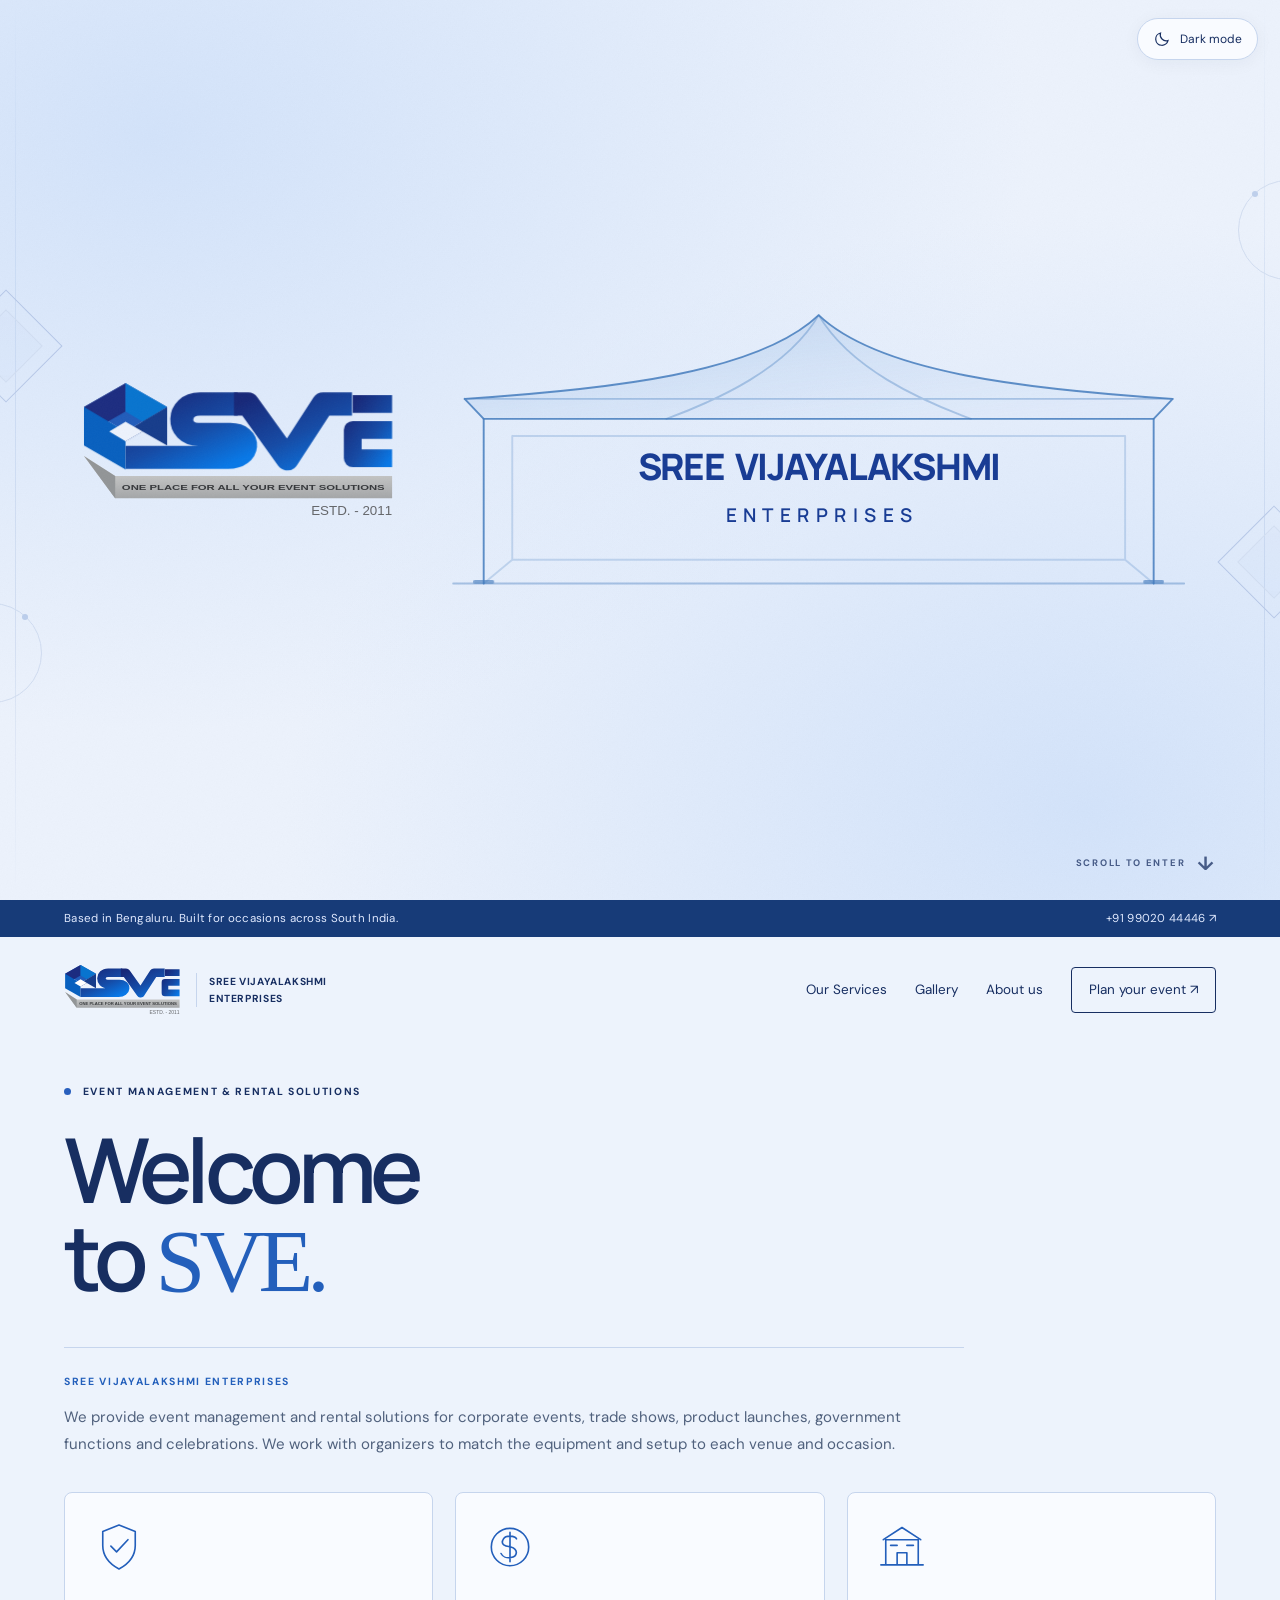
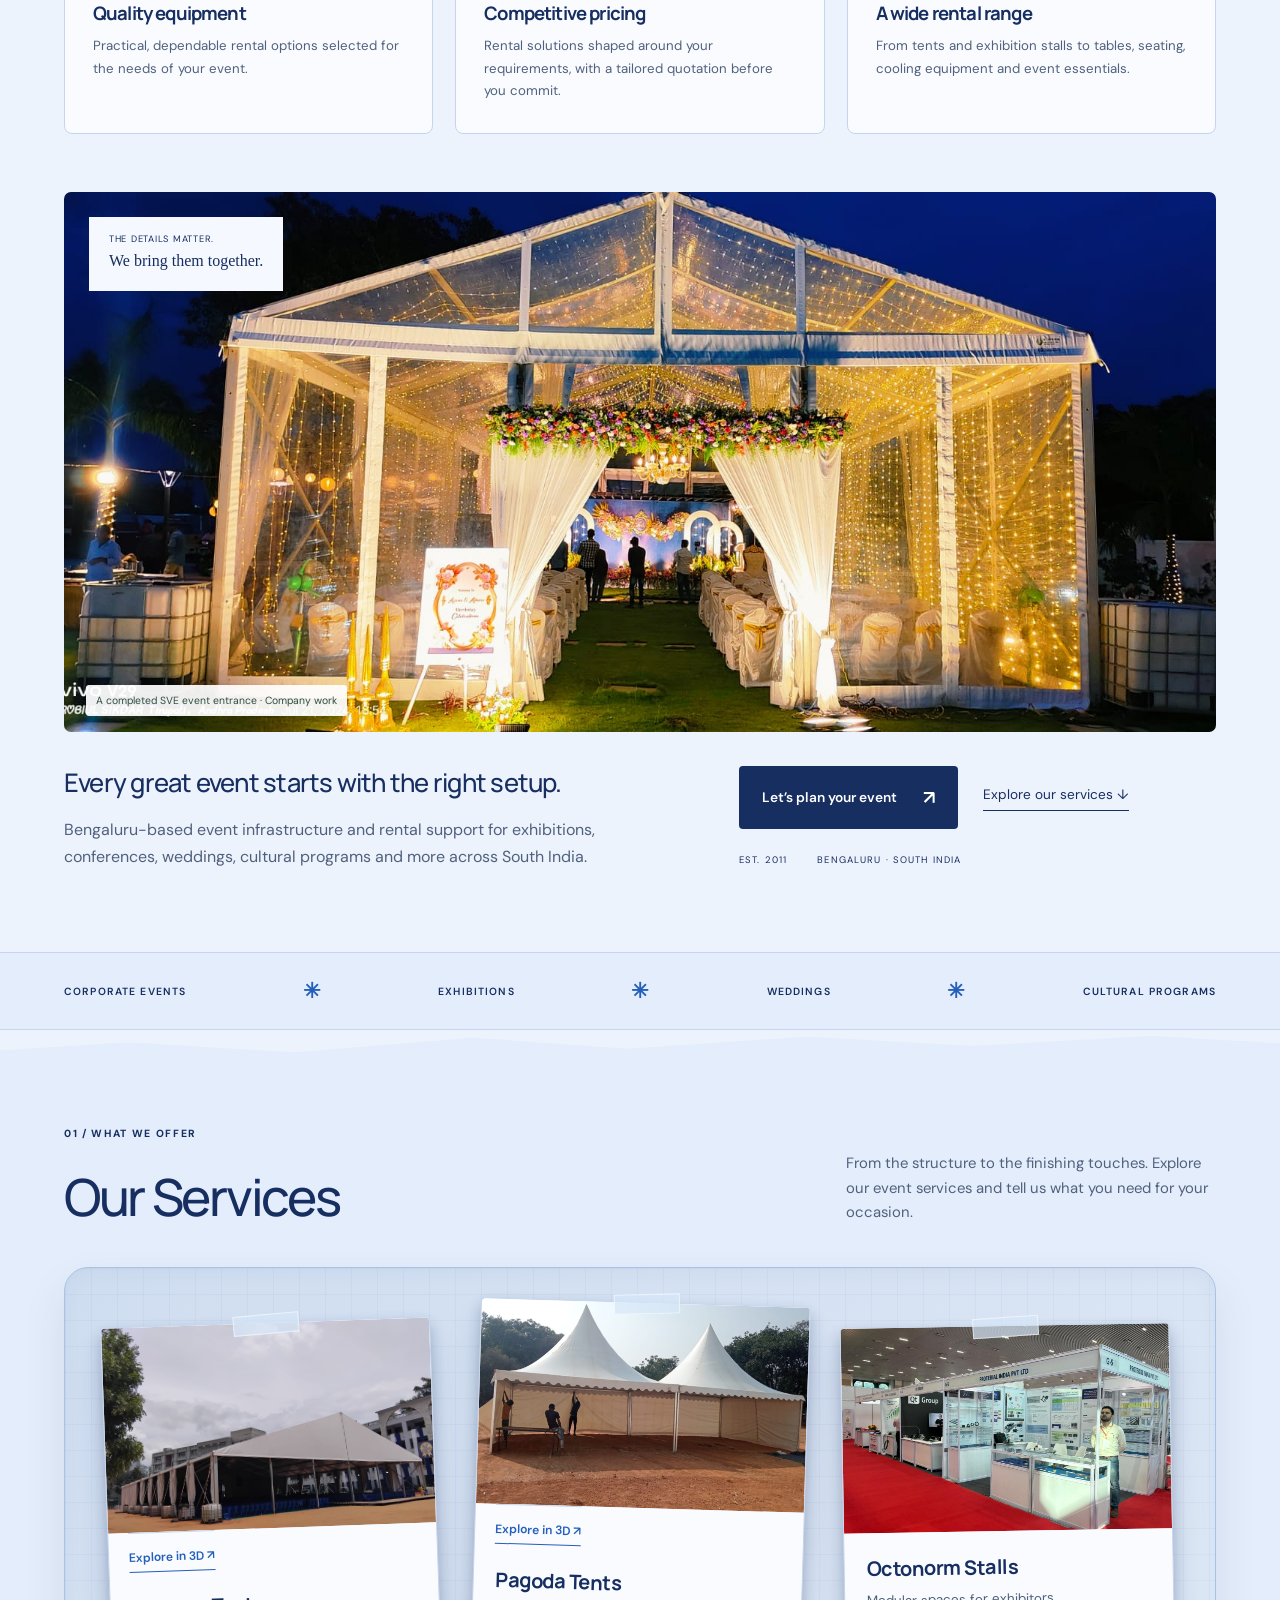
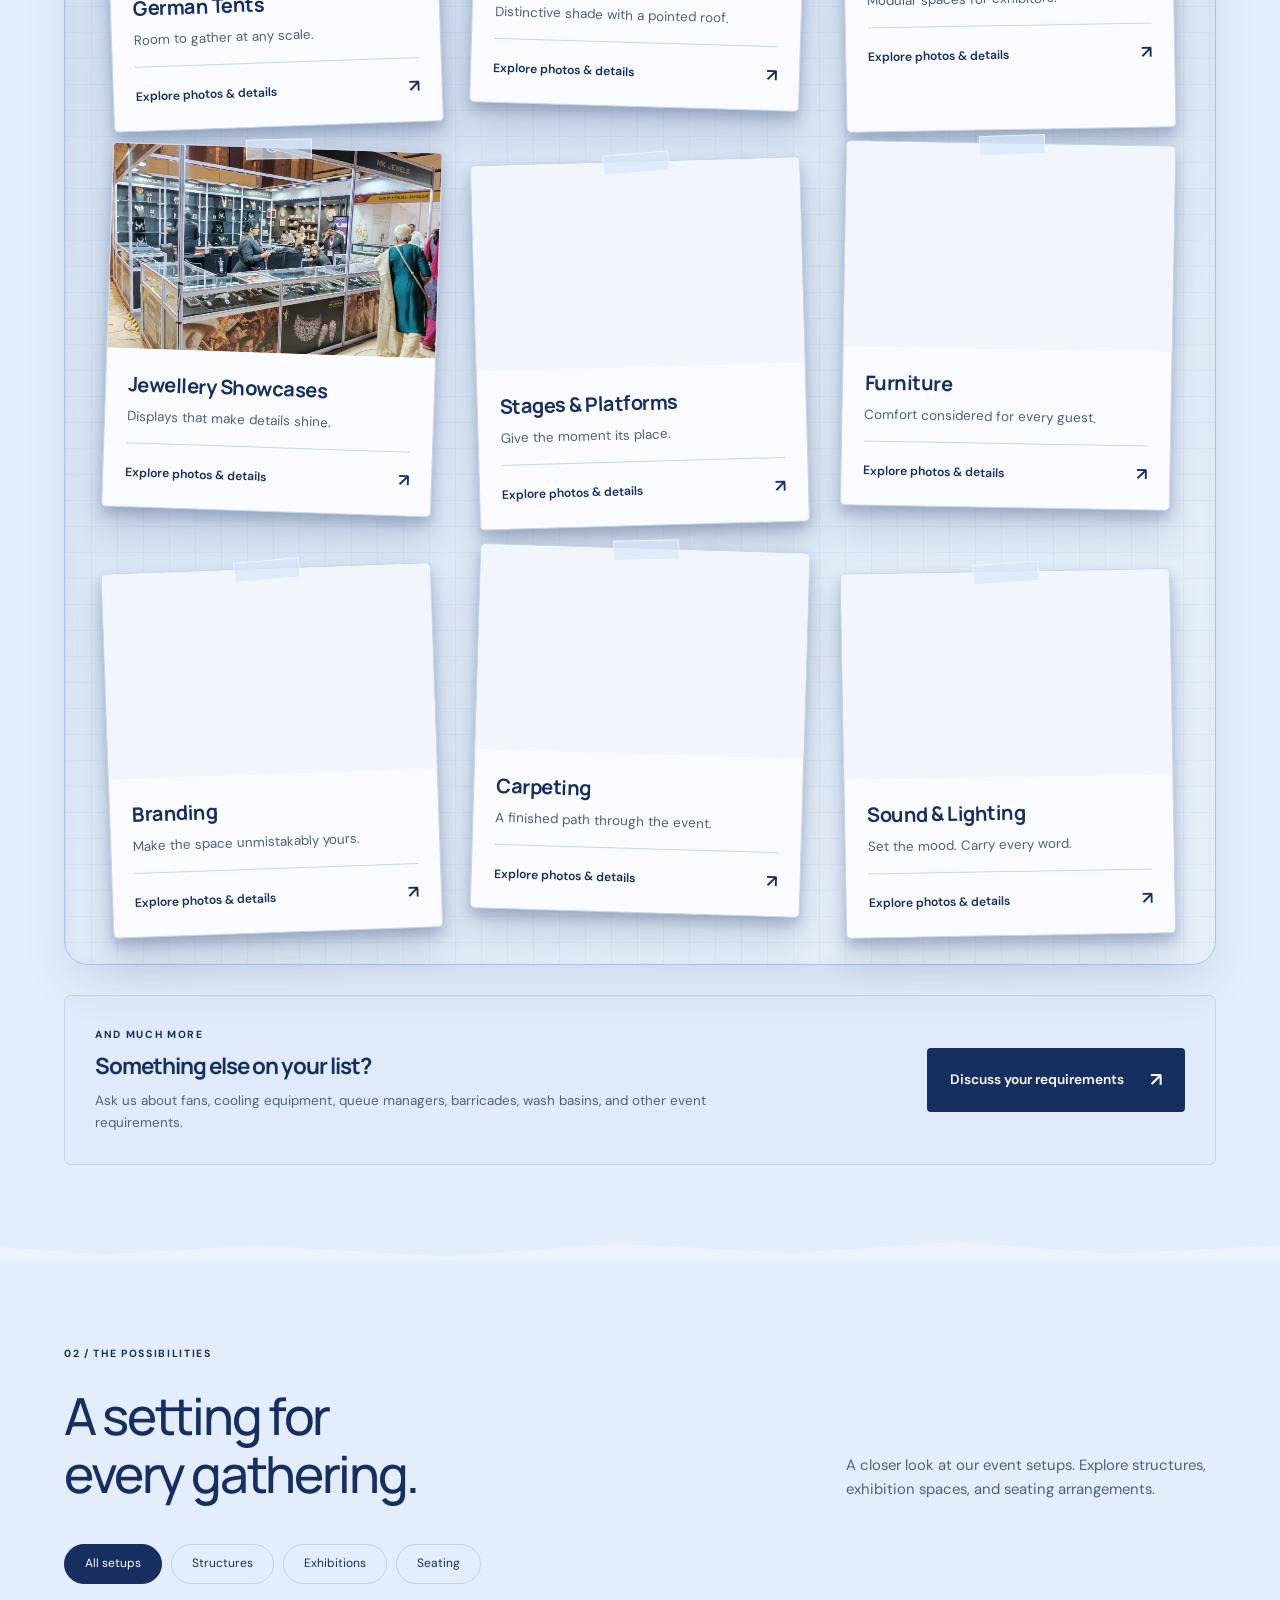
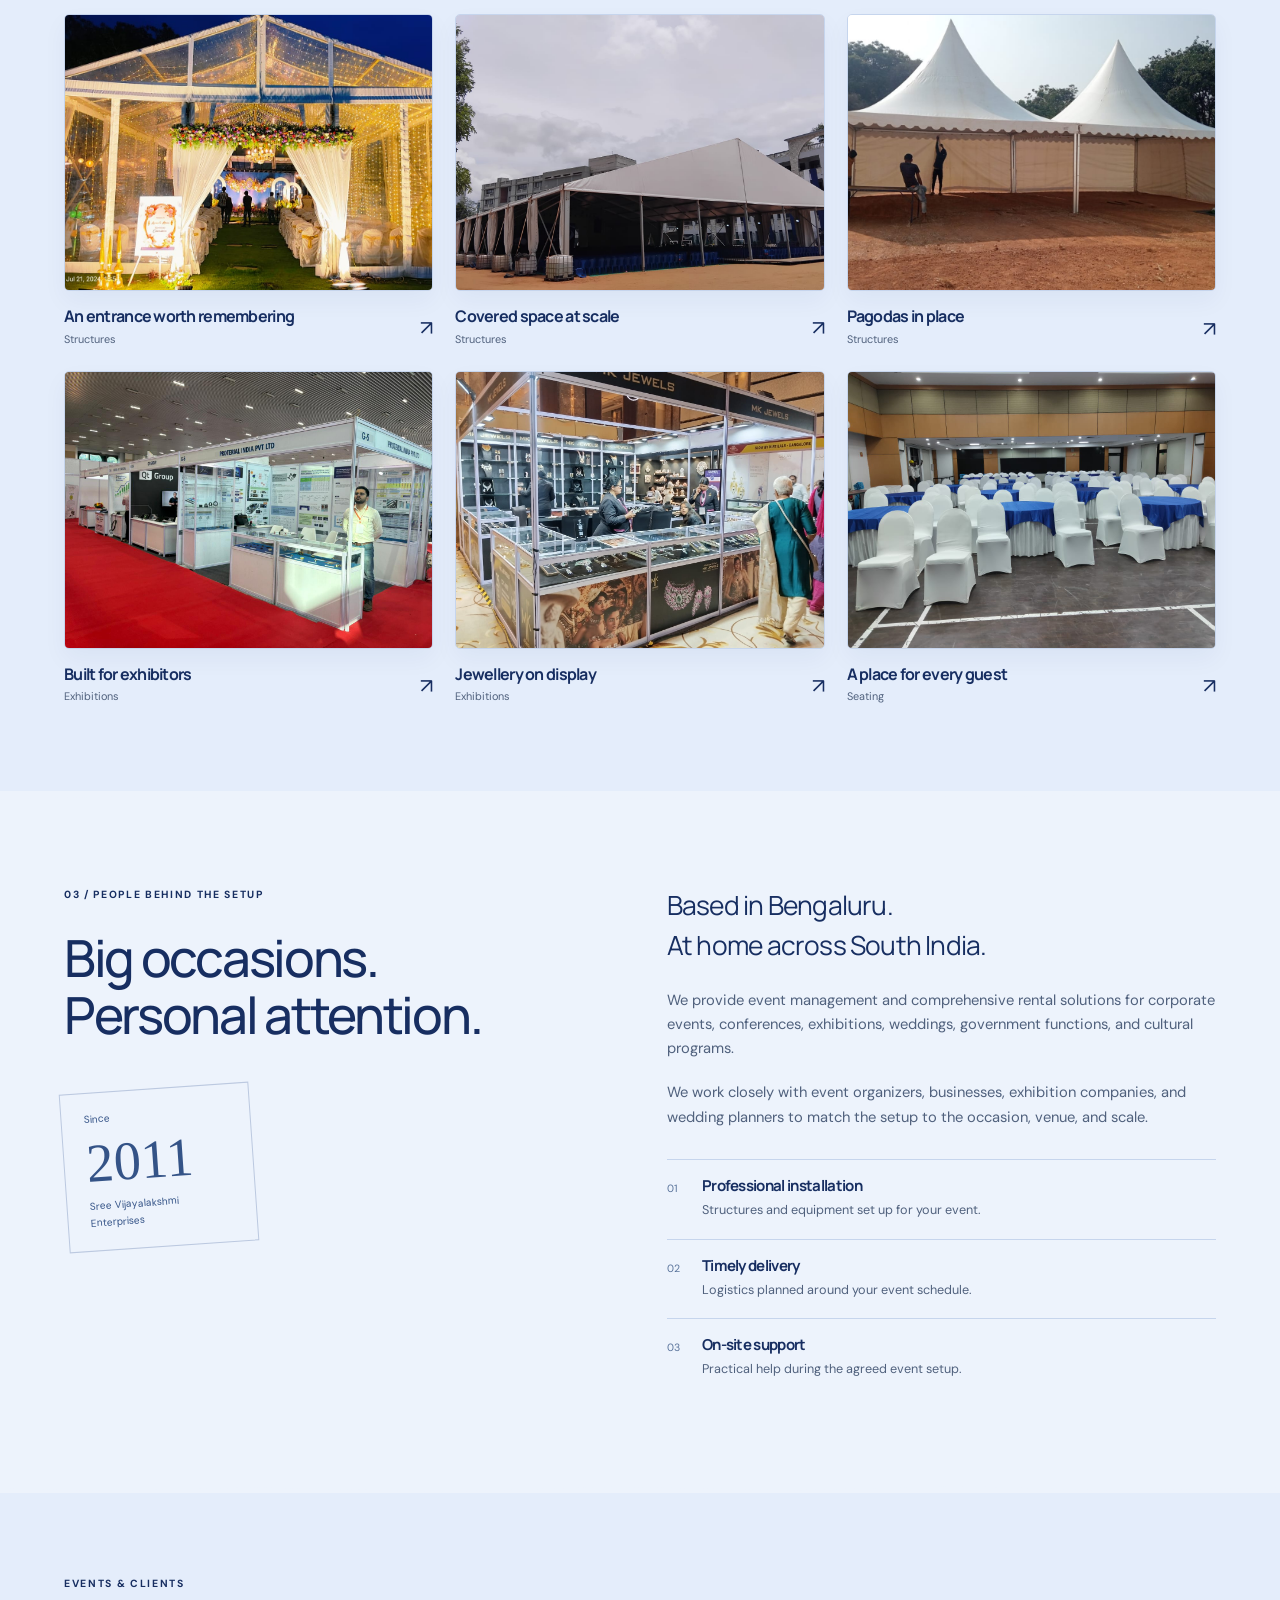
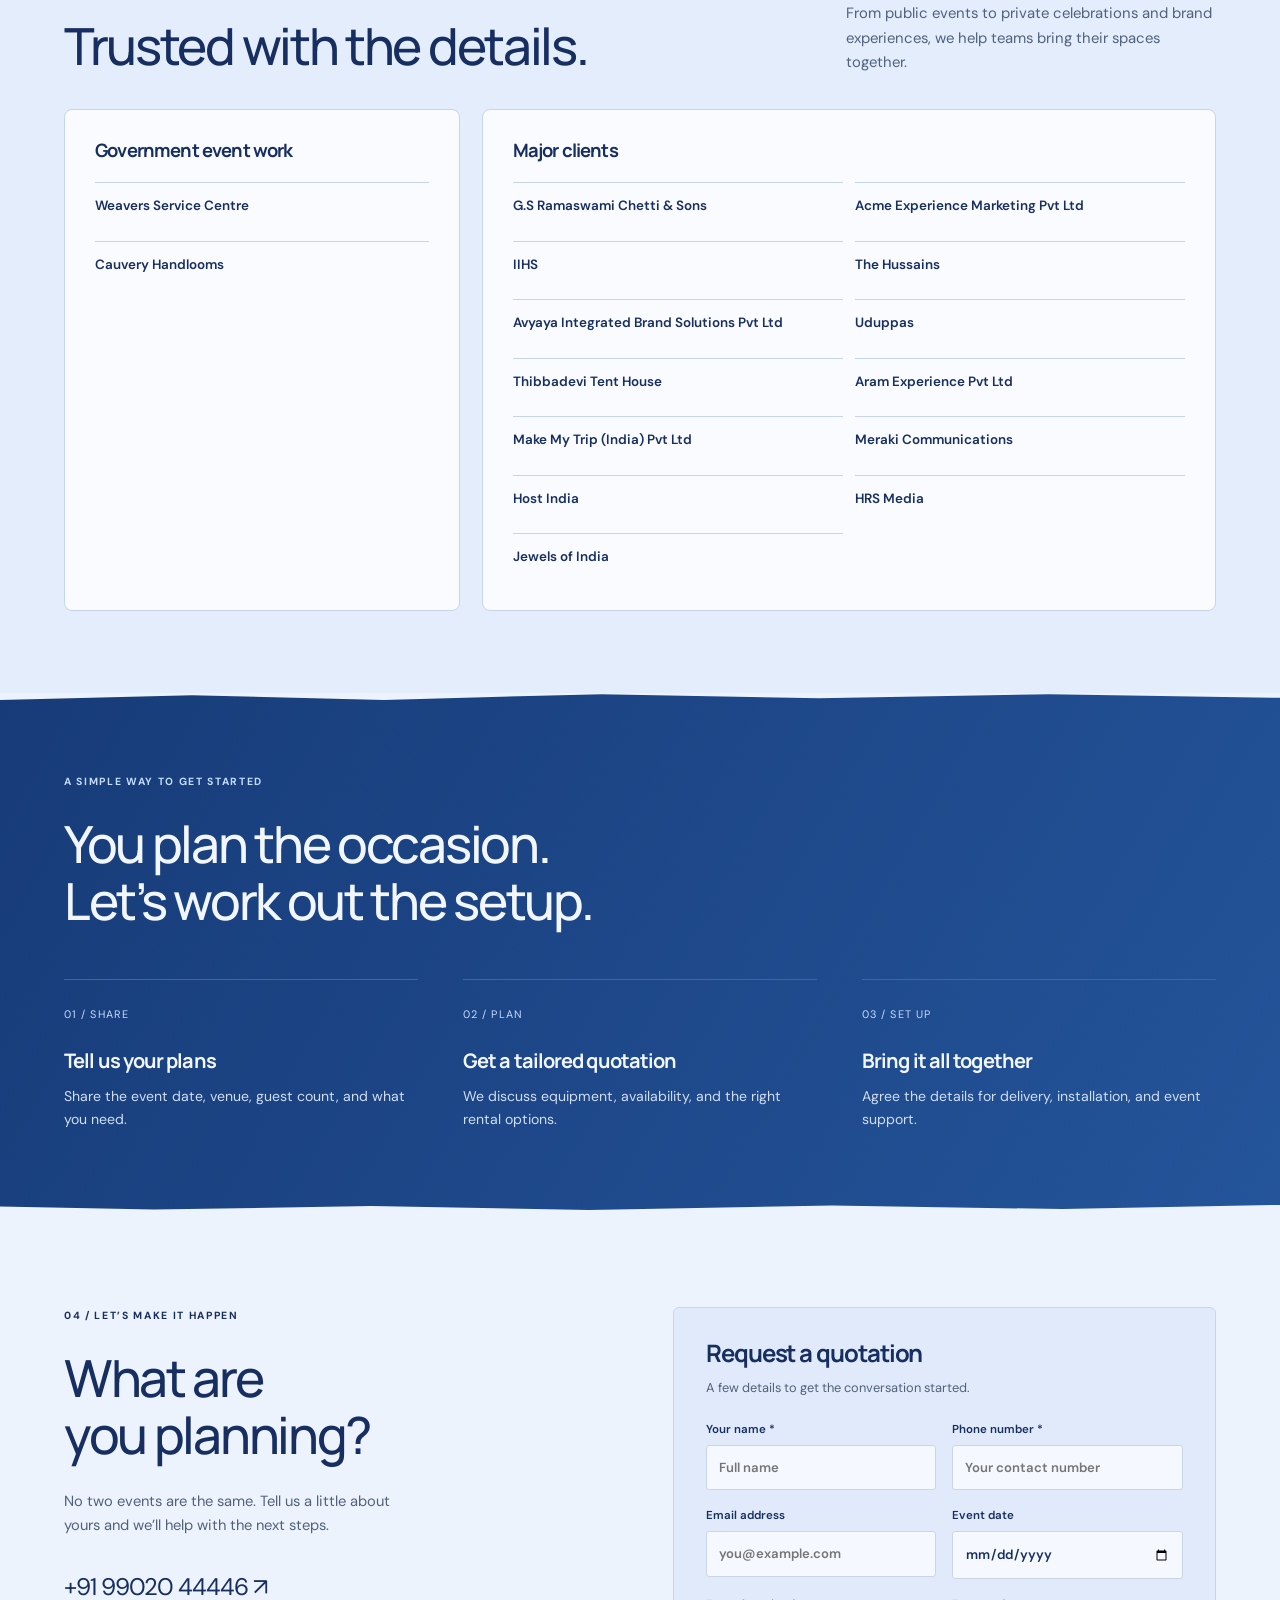
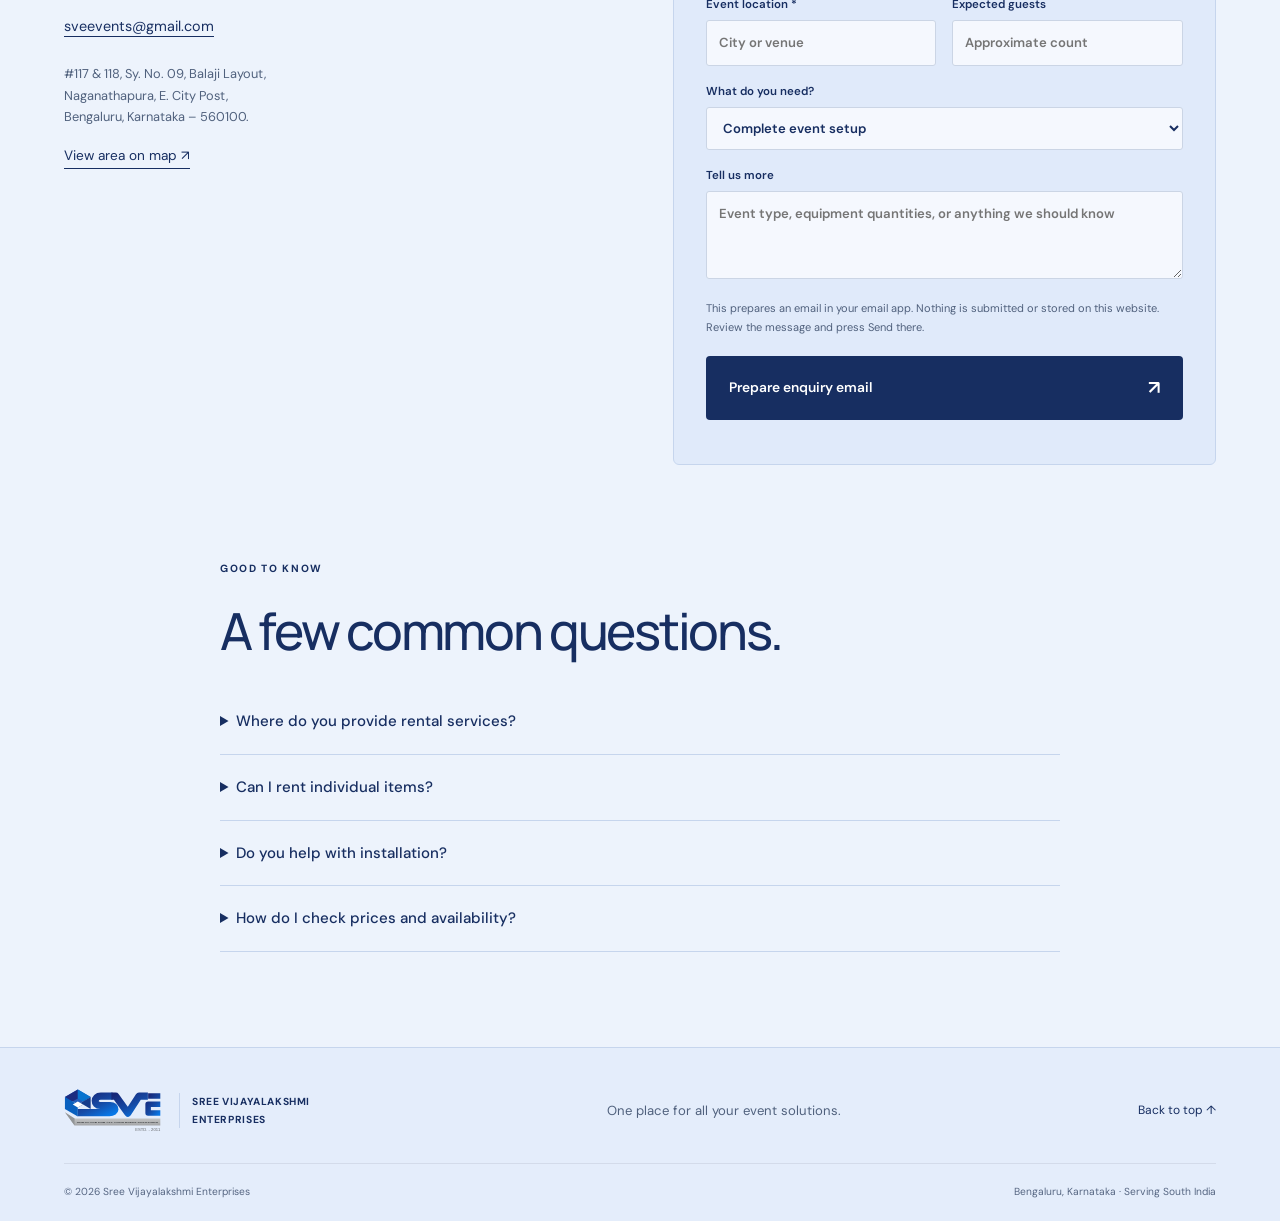
==== index.html @ fde8ae4c "Place company introduction and features directly after welcome" ====
<!doctype html>
<html lang="en">
<head>
<meta charset="utf-8"><meta name="viewport" content="width=device-width, initial-scale=1">
<title>SVE | Event infrastructure & rentals, Bengaluru</title>
<meta name="description" content="Sree Vijayalakshmi Enterprises: tents, exhibition stalls, furniture and event rental solutions in Bengaluru and across South India. Request a tailored quotation.">
<meta name="theme-color" content="#ffffff">
<script src="assets/js/theme.js"></script>
<link rel="icon" href="assets/images/favicon.svg?v=blue-sve-2" type="image/svg+xml">
<link rel="stylesheet" href="assets/css/styles.css">
<link rel="stylesheet" href="assets/css/brand-intro.css?v=3">
<link rel="stylesheet" href="assets/css/services.css?v=11">
<link rel="stylesheet" href="assets/css/theme-animation.css">
<link rel="stylesheet" href="assets/css/paper-theme.css?v=7">
<link rel="stylesheet" href="assets/css/pavilion-intro.css">
<link rel="stylesheet" href="assets/css/experience.css?v=8">
<script src="assets/js/paper-motion.js?v=6" defer></script>
<script src="assets/js/content.js?v=3" defer></script><script src="assets/js/main.js?v=8" defer></script>
<script src="assets/js/services.js" defer></script>
</head>
<body>
<button class="theme-toggle" id="theme-toggle" type="button" aria-label="Switch to dark theme" aria-pressed="false" hidden><svg class="theme-moon" viewBox="0 0 24 24" fill="none" stroke="currentColor" stroke-width="1.6" aria-hidden="true"><path d="M20 14A8 8 0 0 1 10 4a8.3 8.3 0 1 0 10 10Z"/></svg><svg class="theme-sun" viewBox="0 0 24 24" fill="none" stroke="currentColor" stroke-width="1.6" aria-hidden="true"><circle cx="12" cy="12" r="4"/><path d="M12 1v3m0 16v3M1 12h3m16 0h3M4 4l2 2m12 12 2 2M4 20l2-2M18 6l2-2"/></svg><span class="theme-label">Dark mode</span></button>
<a class="skip" href="#main">Skip to content</a>
<section class="brand-intro" id="home" aria-label="Sree Vijayalakshmi Enterprises">
  <div class="intro-stage">
    <a class="intro-logo" href="#overview" aria-label="Explore Sree Vijayalakshmi Enterprises">
      <div class="opening-lockup"><svg class="opening-mark" viewBox="0 0 435 195" aria-hidden="true"><defs><linearGradient id="sve-blue" x1="0" y1="0" x2="1" y2="1"><stop stop-color="#172778"/><stop offset=".55" stop-color="#154ba6"/><stop offset="1" stop-color="#0878e7"/></linearGradient><linearGradient id="sve-silver" x2="0" y2="1"><stop stop-color="#dededc"/><stop offset="1" stop-color="#a4a6a8"/></linearGradient></defs>
<g class="cube-faces"><path d="M60 7 116 39 60 72 4 39Z" fill="#215cba"/><path d="M60 7V45L27 64 4 39Z" fill="#1c2c80"/><path d="M60 7 116 39 83 59 60 45Z" fill="#0874cf"/><path d="M4 39 60 72V123L4 91Z" fill="#0860bf"/><path d="M60 72 116 39V91L83 72 60 85Z" fill="#163c8b"/><path d="M60 85 83 72 60 59 38 72Z" fill="var(--mark-cutout,#fff)"/></g>
<g fill="none" stroke="url(#sve-blue)" stroke-width="31" stroke-linejoin="round" stroke-linecap="butt">
<path class="mark-ribbon mark-s" pathLength="1" d="M60 107H198C228 107 230 76 201 76H158C128 76 128 35 160 35H211"/>
<path class="mark-ribbon mark-v" pathLength="1" d="M206 35H225L278 109 326 35H365"/>
<path class="mark-ribbon mark-e" pathLength="1" stroke-width="24" d="M419 35H366M419 70H366V108H419"/>
</g>
<g class="mark-caption"><path d="M4 105 46 132H419V162H46Z" fill="url(#sve-silver)"/><path d="M4 105 46 132V162Z" fill="#929597"/><text x="55" y="151" fill="#36383b" font-family="Arial,sans-serif" font-weight="700" font-size="10.3" textLength="354" lengthAdjust="spacingAndGlyphs">ONE PLACE FOR ALL YOUR EVENT SOLUTIONS</text><text x="419" y="185" text-anchor="end" fill="var(--mark-estd,#64666a)" font-family="Arial,sans-serif" font-size="18">ESTD. - 2011</text></g></svg><div class="brand-pavilion" aria-hidden="true">
<svg class="pavilion-structure" viewBox="0 0 800 320" fill="none">
<defs><linearGradient id="pavilion-cloth" x1="0" y1="0" x2="0.8" y2="1"><stop stop-color="#367bc9" stop-opacity=".22"/><stop offset="1" stop-color="#8bb8ee" stop-opacity=".035"/></linearGradient></defs>
<path class="pavilion-cloth" fill="url(#pavilion-cloth)" d="M400 18C336 79 179 96 28 106L48 127H752L772 106C621 96 464 79 400 18Z"/>
<g class="pavilion-lines" stroke="currentColor" stroke-width="2" stroke-linecap="round" stroke-linejoin="round">
<path class="pavilion-base" pathLength="1" d="M16 300H784"/>
<path class="pavilion-posts" pathLength="1" d="M48 300V127M752 300V127"/>
<path class="pavilion-booth" pathLength="1" d="M48 300 78 275V145H722V275L752 300M78 275H722"/>
<path class="pavilion-roof" pathLength="1" d="M28 106C179 96 336 79 400 18C464 79 621 96 772 106L752 127H48Z"/>
<path class="pavilion-seams" pathLength="1" d="M28 106H772M400 18C367 74 294 107 240 127M400 18C433 74 506 107 560 127"/>
</g>
<g class="pavilion-feet" fill="currentColor"><rect x="37" y="296" width="22" height="4" rx="2"/><rect x="741" y="296" width="22" height="4" rx="2"/></g>
</svg>
<div class="opening-name"><span class="name-word name-word-1">SREE</span> <span class="name-word name-word-2">VIJAYALAKSHMI</span><span class="name-word name-word-3">ENTERPRISES</span></div>
</div></div>
    </a>
    <a class="entry-cue" href="#overview">SCROLL TO ENTER <span aria-hidden="true">↓</span></a>
  </div>
</section>
<div class="side-art side-art-left" aria-hidden="true"><span class="side-line"></span><span class="side-diamond"></span><span class="side-orbit"></span></div>
<div class="side-art side-art-right" aria-hidden="true"><span class="side-line"></span><span class="side-diamond"></span><span class="side-orbit"></span></div>
<div class="site-content">
<div class="topbar"><div class="wrap"><span>Based in Bengaluru. Built for occasions across South India.</span><a href="tel:+919902044446">+91 99020 44446 ↗</a></div></div>
<header class="wrap header">
<a class="brand" href="#home" aria-label="Sree Vijayalakshmi Enterprises home"><img class="header-logo" src="assets/images/sve-mark.svg" width="435" height="195" alt="SVE"><span class="brand-name">SREE VIJAYALAKSHMI<br>ENTERPRISES</span></a>
<button class="menu-toggle" aria-controls="navigation" aria-expanded="false" hidden>Menu +</button>
<nav id="navigation" aria-label="Main navigation"><a href="#services">Our Services</a><a href="#gallery">Gallery</a><a href="#about">About us</a><a class="nav-cta" href="#enquiry">Plan your event ↗</a></nav>
</header>
<main id="main">
<section id="overview" class="hero wrap" aria-labelledby="welcome-title">
<div class="hero-heading"><p class="eyebrow"><span class="dot"></span> EVENT MANAGEMENT & RENTAL SOLUTIONS</p><h1 class="hero-welcome" id="welcome-title"><span>Welcome</span><span>to <em>SVE.</em></span></h1></div>
<div class="hero-introduction"><p class="eyebrow">SREE VIJAYALAKSHMI ENTERPRISES</p><p>We provide event management and rental solutions for corporate events, trade shows, product launches, government functions and celebrations. We work with organizers to match the equipment and setup to each venue and occasion.</p></div>
<div class="welcome-features"><article><svg viewBox="0 0 64 64" fill="none" stroke="currentColor" stroke-width="2" aria-hidden="true"><path d="M32 5 52 13v17c0 14-9 23-20 29C21 53 12 44 12 30V13L32 5Z"/><path d="m22 31 7 7 14-15"/></svg><h3>Quality equipment</h3><p>Practical, dependable rental options selected for the needs of your event.</p></article><article><svg viewBox="0 0 64 64" fill="none" stroke="currentColor" stroke-width="2" aria-hidden="true"><circle cx="32" cy="32" r="23"/><path d="M40 22c-2-4-13-5-16 0-5 8 4 9 9 10 10 3 8 12 0 13-5 1-10-1-12-5M32 14v36"/></svg><h3>Competitive pricing</h3><p>Rental solutions shaped around your requirements, with a tailored quotation before you commit.</p></article><article><svg viewBox="0 0 64 64" fill="none" stroke="currentColor" stroke-width="2" aria-hidden="true"><path d="M6 54h52M12 54V23h40v31M9 23 32 8l23 15M26 54V39h12v15M18 30h8m12 0h8"/></svg><h3>A wide rental range</h3><p>From tents and exhibition stalls to tables, seating, cooling equipment and event essentials.</p></article></div>
<figure class="hero-visual"><img id="hero-image" src="assets/images/event-illustration.svg" alt="Architectural illustration of a tent and event seating"><figcaption id="hero-caption">A space for every occasion · Concept illustration</figcaption><div class="visual-tag">THE DETAILS MATTER.<br><strong>We bring them together.</strong></div></figure>
<div class="hero-outro"><div><p class="hero-statement">Every great event starts with the right setup.</p><p class="lead">Bengaluru-based event infrastructure and rental support for exhibitions, conferences, weddings, cultural programs and more across South India.</p></div><div><div class="actions"><a class="button" href="#enquiry">Let’s plan your event <span>↗</span></a><a class="underlined" href="#services">Explore our services ↓</a></div><div class="hero-foot"><span>EST. 2011</span><span>BENGALURU · SOUTH INDIA</span></div></div></div>
</section>
<div class="occasion-strip"><div class="wrap"><span>CORPORATE EVENTS</span><span>✳</span><span>EXHIBITIONS</span><span>✳</span><span>WEDDINGS</span><span>✳</span><span>CULTURAL PROGRAMS</span></div></div>
<section class="section wrap" id="services" aria-labelledby="services-title">
<div class="section-heading"><div><p class="eyebrow">01 / WHAT WE OFFER</p><h2 id="services-title">Our Services</h2></div><p>From the structure to the finishing touches. Explore our event services and tell us what you need for your occasion.</p></div>
<div class="service-catalogue">
<article class="service-card" id="service-german-tents">
<div class="service-photo" data-service-photo="german-tents"><div class="service-photo-placeholder"><span class="service-photo-number" aria-hidden="true">01</span><span>Photos coming soon</span></div></div>
<a class="tent-service-link" href="services/german-tents.html#tent-3d">Explore in 3D ↗</a>
<div class="service-card-content"><h3>German Tents</h3><p>Room to gather at any scale.</p><p class="service-use-case"><strong>Ideal for</strong> conferences, weddings and large seated events needing a wide covered space.</p><a class="service-detail-link" href="services/german-tents.html" aria-label="Explore German Tents photos and details">Explore photos &amp; details <span aria-hidden="true">↗</span></a></div>
</article>
<article class="service-card" id="service-pagoda-tents">
<div class="service-photo" data-service-photo="pagoda-tents"><div class="service-photo-placeholder"><span class="service-photo-number" aria-hidden="true">02</span><span>Photos coming soon</span></div></div>
<a class="tent-service-link" href="services/pagoda-tents.html#tent-3d">Explore in 3D ↗</a>
<div class="service-card-content"><h3>Pagoda Tents</h3><p>Distinctive shade with a pointed roof.</p><p class="service-use-case"><strong>Ideal for</strong> welcome areas, outdoor counters, food stations and smaller garden gatherings.</p><a class="service-detail-link" href="services/pagoda-tents.html" aria-label="Explore Pagoda Tents photos and details">Explore photos &amp; details <span aria-hidden="true">↗</span></a></div>
</article>
<article class="service-card" id="service-octonorm-stalls">
<div class="service-photo" data-service-photo="octonorm-stalls"><div class="service-photo-placeholder"><span class="service-photo-number" aria-hidden="true">03</span><span>Photos coming soon</span></div></div>
<div class="service-card-content"><h3>Octonorm Stalls</h3><p>Modular spaces for exhibitors.</p><p class="service-use-case"><strong>Ideal for</strong> expos, product launches, trade fairs and branded information booths.</p><a class="service-detail-link" href="services/octonorm-stalls.html" aria-label="Explore Octonorm Stalls photos and details">Explore photos &amp; details <span aria-hidden="true">↗</span></a></div>
</article>
<article class="service-card" id="service-jewellery-showcases">
<div class="service-photo" data-service-photo="jewellery-showcases"><div class="service-photo-placeholder"><span class="service-photo-number" aria-hidden="true">04</span><span>Photos coming soon</span></div></div>
<div class="service-card-content"><h3>Jewellery Showcases</h3><p>Displays that make details shine.</p><p class="service-use-case"><strong>Ideal for</strong> jewellery exhibitions, retail pop-ups and premium product presentations.</p><a class="service-detail-link" href="services/jewellery-showcases.html" aria-label="Explore Jewellery Showcases photos and details">Explore photos &amp; details <span aria-hidden="true">↗</span></a></div>
</article>
<article class="service-card" id="service-stages-platforms">
<div class="service-photo" data-service-photo="stages-platforms"><div class="service-photo-placeholder"><span class="service-photo-number" aria-hidden="true">05</span><span>Photos coming soon</span></div></div>
<div class="service-card-content"><h3>Stages &amp; Platforms</h3><p>Give the moment its place.</p><p class="service-use-case"><strong>Ideal for</strong> ceremonies, performances, speakers and award presentations.</p><a class="service-detail-link" href="services/stages-platforms.html" aria-label="Explore Stages and Platforms photos and details">Explore photos &amp; details <span aria-hidden="true">↗</span></a></div>
</article>
<article class="service-card" id="service-furniture">
<div class="service-photo" data-service-photo="furniture"><div class="service-photo-placeholder"><span class="service-photo-number" aria-hidden="true">06</span><span>Photos coming soon</span></div></div>
<div class="service-card-content"><h3>Furniture</h3><p>Comfort considered for every guest.</p><p class="service-use-case"><strong>Ideal for</strong> banquet dining, lounge areas, audience seating and hospitality zones.</p><a class="service-detail-link" href="services/furniture.html" aria-label="Explore Furniture photos and details">Explore photos &amp; details <span aria-hidden="true">↗</span></a></div>
</article>
<article class="service-card" id="service-branding">
<div class="service-photo" data-service-photo="branding"><div class="service-photo-placeholder"><span class="service-photo-number" aria-hidden="true">07</span><span>Photos coming soon</span></div></div>
<div class="service-card-content"><h3>Branding</h3><p>Make the space unmistakably yours.</p><p class="service-use-case"><strong>Ideal for</strong> registration desks, sponsor walls, exhibition stands and launch events.</p><a class="service-detail-link" href="services/branding.html" aria-label="Explore Branding photos and details">Explore photos &amp; details <span aria-hidden="true">↗</span></a></div>
</article>
<article class="service-card" id="service-carpeting">
<div class="service-photo" data-service-photo="carpeting"><div class="service-photo-placeholder"><span class="service-photo-number" aria-hidden="true">08</span><span>Photos coming soon</span></div></div>
<div class="service-card-content"><h3>Carpeting</h3><p>A finished path through the event.</p><p class="service-use-case"><strong>Ideal for</strong> entrances, aisles, stage approaches and exhibition floors.</p><a class="service-detail-link" href="services/carpeting.html" aria-label="Explore Carpeting photos and details">Explore photos &amp; details <span aria-hidden="true">↗</span></a></div>
</article>
<article class="service-card" id="service-sound-lighting">
<div class="service-photo" data-service-photo="sound-lighting"><div class="service-photo-placeholder"><span class="service-photo-number" aria-hidden="true">09</span><span>Photos coming soon</span></div></div>
<div class="service-card-content"><h3>Sound &amp; Lighting</h3><p>Set the mood. Carry every word.</p><p class="service-use-case"><strong>Ideal for</strong> stage shows, speeches, receptions and evening celebrations.</p><a class="service-detail-link" href="services/sound-lighting.html" aria-label="Explore Sound and Lighting photos and details">Explore photos &amp; details <span aria-hidden="true">↗</span></a></div>
</article>
</div>
<div class="services-more"><div><p class="eyebrow">AND MUCH MORE</p><h3>Something else on your list?</h3><p>Ask us about fans, cooling equipment, queue managers, barricades, wash basins, and other event requirements.</p></div><a class="button" href="#enquiry" data-service="Other requirements">Discuss your requirements <span aria-hidden="true">↗</span></a></div>
</section>

<section id="gallery" class="gallery-section"><div class="wrap"><div class="section-heading"><div><p class="eyebrow">02 / THE POSSIBILITIES</p><h2>A setting for<br>every gathering.</h2></div><p id="gallery-note">Explore the kinds of spaces we help set up. These illustrations show event concepts; photographs of our work will be added here.</p></div>
<div class="filters" role="group" aria-label="Filter gallery"><button class="active" data-filter="All" aria-pressed="true">All setups</button><button data-filter="Structures" aria-pressed="false">Structures</button><button data-filter="Exhibitions" aria-pressed="false">Exhibitions</button><button data-filter="Seating" aria-pressed="false">Seating</button></div>
<div class="gallery-grid" id="gallery-grid"></div><p id="gallery-status" class="sr-only" aria-live="polite"></p><noscript><p>Enable JavaScript to explore the gallery. Call or email us for equipment details.</p></noscript>
</div></section>
<section id="about" class="section wrap about"><div><p class="eyebrow">03 / PEOPLE BEHIND THE SETUP</p><h2>Big occasions.<br>Personal attention.</h2><div class="about-stamp"><span>Since</span><strong>2011</strong><span>Sree Vijayalakshmi Enterprises</span></div></div><div class="about-copy"><p class="large-copy">Based in Bengaluru.<br>At home across South India.</p><p>We provide event management and comprehensive rental solutions for corporate events, conferences, exhibitions, weddings, government functions, and cultural programs.</p><p>We work closely with event organizers, businesses, exhibition companies, and wedding planners to match the setup to the occasion, venue, and scale.</p><div class="values"><div><span>01</span><h3>Professional installation</h3><p>Structures and equipment set up for your event.</p></div><div><span>02</span><h3>Timely delivery</h3><p>Logistics planned around your event schedule.</p></div><div><span>03</span><h3>On-site support</h3><p>Practical help during the agreed event setup.</p></div></div></div></section>
<section class="client-section" aria-labelledby="client-title"><div class="wrap"><div class="section-heading"><div><p class="eyebrow">EVENTS &amp; CLIENTS</p><h2 id="client-title">Trusted with the details.</h2></div><p>From public events to private celebrations and brand experiences, we help teams bring their spaces together.</p></div><div class="client-groups"><div class="client-group"><h3>Government event work</h3><ul><li>Weavers Service Centre</li><li>Cauvery Handlooms</li></ul></div><div class="client-group"><h3>Major clients</h3><ul><li>G.S Ramaswami Chetti &amp; Sons</li><li>Acme Experience Marketing Pvt Ltd</li><li>IIHS</li><li>The Hussains</li><li>Avyaya Integrated Brand Solutions Pvt Ltd</li><li>Uduppas</li><li>Thibbadevi Tent House</li><li>Aram Experience Pvt Ltd</li><li>Make My Trip (India) Pvt Ltd</li><li>Meraki Communications</li><li>Host India</li><li>HRS Media</li><li>Jewels of India</li></ul></div></div></div></section>
<section class="process-section"><div class="wrap"><p class="eyebrow">A SIMPLE WAY TO GET STARTED</p><h2>You plan the occasion.<br>Let’s work out the setup.</h2><div class="process-grid"><article><span>01 / SHARE</span><h3>Tell us your plans</h3><p>Share the event date, venue, guest count, and what you need.</p></article><article><span>02 / PLAN</span><h3>Get a tailored quotation</h3><p>We discuss equipment, availability, and the right rental options.</p></article><article><span>03 / SET UP</span><h3>Bring it all together</h3><p>Agree the details for delivery, installation, and event support.</p></article></div></div></section>
<section id="enquiry" class="section wrap contact"><div><p class="eyebrow">04 / LET’S MAKE IT HAPPEN</p><h2>What are<br>you planning?</h2><p>No two events are the same. Tell us a little about yours and we’ll help with the next steps.</p><a class="contact-phone" href="tel:+919902044446">+91 99020 44446 ↗</a><a class="contact-email" href="mailto:sveevents@gmail.com">sveevents@gmail.com</a><address>#117 & 118, Sy. No. 09, Balaji Layout,<br>Naganathapura, E. City Post,<br>Bengaluru, Karnataka – 560100.</address><a class="underlined" href="https://www.google.com/maps/search/?api=1&query=Balaji+Layout+Naganathapura+Bengaluru+560100" target="_blank" rel="noopener noreferrer">View area on map ↗</a></div>
<form id="enquiry-form"><h3>Request a quotation</h3><p class="form-intro">A few details to get the conversation started.</p><div class="form-grid"><label>Your name *<input name="name" autocomplete="name" required maxlength="100" placeholder="Full name"></label><label>Phone number *<input name="phone" type="tel" autocomplete="tel" required maxlength="30" placeholder="Your contact number"></label><label>Email address<input name="email" type="email" autocomplete="email" maxlength="200" placeholder="you@example.com"></label><label>Event date<input name="date" type="date"></label><label>Event location *<input name="location" required maxlength="200" placeholder="City or venue"></label><label>Expected guests<input name="guests" type="number" min="1" max="1000000" placeholder="Approximate count"></label><label class="wide">What do you need?<select id="service" name="service"><option>Complete event setup</option><option>German Tents</option><option>Pagoda Tents</option><option>Octonorm Stalls</option><option>Jewellery Showcases</option><option>Stages &amp; Platforms</option><option>Furniture</option><option>Branding</option><option>Carpeting</option><option>Sound &amp; Lighting</option><option>Event essentials</option><option>Other requirements</option></select></label><label class="wide">Tell us more<textarea name="message" rows="3" maxlength="2000" placeholder="Event type, equipment quantities, or anything we should know"></textarea></label></div><p class="form-note">This prepares an email in your email app. Nothing is submitted or stored on this website. Review the message and press Send there.</p><button class="button" type="submit">Prepare enquiry email <span>↗</span></button><p id="form-status" role="status"></p><noscript><p>Use the email address alongside this form to send your requirements.</p></noscript></form>
</section>
<section class="section wrap faq"><p class="eyebrow">GOOD TO KNOW</p><h2>A few common questions.</h2><details><summary>Where do you provide rental services?</summary><p>We are based in Bengaluru, Karnataka, and provide rental services across South India. Contact us with your venue to discuss logistics.</p></details><details><summary>Can I rent individual items?</summary><p>Share your item list and quantities. We can discuss equipment availability and a quotation tailored to your requirements.</p></details><details><summary>Do you help with installation?</summary><p>Our services include professional installation and on-site support. The scope and schedule are agreed as part of your event quotation.</p></details><details><summary>How do I check prices and availability?</summary><p>Call or email us with your date, location, guest count, and equipment needs. Prices and availability are confirmed directly by our team.</p></details></section>
</main>
<footer><div class="wrap footer-top"><a class="brand footer-brand" href="#home"><img class="header-logo" src="assets/images/sve-mark.svg" width="435" height="195" alt="SVE"><span class="brand-name">SREE VIJAYALAKSHMI<br>ENTERPRISES</span></a><p>One place for all your event solutions.</p><a href="#home">Back to top ↑</a></div><div class="wrap footer-bottom"><span>© <span id="year">2026</span> Sree Vijayalakshmi Enterprises</span><span>Bengaluru, Karnataka · Serving South India</span></div></footer>
</div>
<dialog id="photo-dialog"><button id="close-photo" aria-label="Close photo">Close ×</button><img id="large-photo" alt=""><p id="photo-caption"></p></dialog>
</body></html>
---- assets/css/styles.css ----
@import url('https://fonts.googleapis.com/css2?family=DM+Sans:wght@400;500;600;700&family=Manrope:wght@400;500;600;700;800&display=swap');
:root{--ink:#102c30;--muted:#566460;--cream:#f8f7f1;--lime:#dcf493;--line:#d9ded3;--white:#fff; color-scheme:light}
*{box-sizing:border-box}html{scroll-behavior:smooth;scroll-padding-top:25px}body{margin:0;background:var(--cream);color:var(--ink);font-family:'DM Sans',sans-serif;line-height:1.65}button,input,select,textarea{font:inherit}a{color:inherit;text-decoration:none}button,a,input,textarea,select,summary{-webkit-tap-highlight-color:transparent}a:focus-visible,button:focus-visible,input:focus-visible,select:focus-visible,textarea:focus-visible,summary:focus-visible{outline:3px solid #7f9836;outline-offset:5px}button{cursor:pointer}img{max-width:100%;display:block}h1,h2,h3,p,figure{margin:0}h1,h2,h3{font-family:Manrope,sans-serif;line-height:1.12;letter-spacing:-.045em}h1{font-size:clamp(3rem,5.3vw,5.2rem);font-weight:600}h1 em{font-weight:500;font-family:Georgia,serif}h2{font-size:clamp(2.3rem,4vw,3.6rem);font-weight:500}h3{font-size:1.25rem;font-weight:700}p{color:var(--muted)}.wrap{width:min(1240px,90%);margin:auto}.topbar{background:var(--ink);color:#ebeee4;font-size:.72rem;letter-spacing:.025em}.topbar .wrap{display:flex;justify-content:space-between;padding:9px 0;gap:15px}.header{display:flex;align-items:center;justify-content:space-between;padding:26px 0;gap:25px}.brand{display:flex;align-items:center;gap:15px}.monogram{font:bold 3.3rem/1 Manrope,sans-serif;letter-spacing:-.12em}.monogram>span{font-size:.65rem;vertical-align:top;letter-spacing:0}.brand-name{font-size:.62rem;font-weight:700;letter-spacing:.1em;line-height:1.7;border-left:1px solid var(--line);padding-left:15px}nav{display:flex;gap:28px;align-items:center;font-size:.84rem}nav>a:not(.nav-cta):hover,.underlined:hover{text-decoration:underline}.nav-cta{border:1px solid var(--ink);border-radius:4px;padding:11px 17px}.hero{display:grid;grid-template-columns:1.08fr 1fr;gap:4%;padding-top:40px;padding-bottom:65px;align-items:stretch}.eyebrow{font-size:.65rem;letter-spacing:.16em;font-weight:700;color:var(--ink);margin-bottom:25px}.dot{display:inline-block;width:7px;height:7px;background:#62814b;border-radius:100%;margin-right:8px}.lead{font-size:1rem;max-width:425px;margin-top:25px}.actions{display:flex;align-items:center;gap:25px;margin-top:30px;flex-wrap:wrap}.button{display:inline-flex;gap:26px;align-items:center;justify-content:space-between;background:var(--ink);color:white;padding:16px 23px;border:0;border-radius:4px;font-size:.86rem;font-weight:600}.button:hover{background:#245057}.button span{font-size:1.2rem}.underlined{font-size:.85rem;border-bottom:1px solid currentColor;padding-bottom:4px}.hero-foot{display:flex;gap:30px;font-size:.59rem;letter-spacing:.12em;margin-top:45px}.hero-visual{position:relative;background:#e3e8d9;border-radius:7px;overflow:hidden;min-height:490px}.hero-visual>img{height:100%;width:100%;object-fit:cover;position:absolute}.hero-visual figcaption{position:absolute;bottom:16px;left:22px;right:22px;font-size:.65rem;color:#304d43}.visual-tag{position:absolute;top:25px;left:25px;padding:15px 20px;background:var(--cream);font-size:.58rem;letter-spacing:.08em;box-shadow:0 4px 30px #203b3310}.visual-tag strong{font:500 1rem/1.8 Georgia,serif;letter-spacing:0}.occasion-strip{border-block:1px solid var(--line)}.occasion-strip .wrap{display:flex;align-items:center;justify-content:space-between;gap:20px;padding:21px 0;font-size:.65rem;letter-spacing:.11em;font-weight:600;flex-wrap:wrap}.occasion-strip span:nth-child(even){font-size:1.3rem;color:#87967a}.section{padding-block:95px}.section-heading{display:flex;justify-content:space-between;align-items:flex-end;gap:40px;margin-bottom:42px}.section-heading>p{max-width:370px;font-size:.93rem}.rental-grid{display:grid;grid-template-columns:repeat(4,1fr);border-top:1px solid var(--line);border-bottom:1px solid var(--line)}.rental{padding:28px 22px;position:relative;border-right:1px solid var(--line)}.rental:first-child{padding-left:0}.rental:last-child{border:0}.number{font-size:.65rem;color:#687868}.line-icon{font:3.5rem Georgia,serif;margin:10px 0 25px;color:#506b49}.rental h3{font-size:1.13rem}.rental>p{font-size:.82rem;margin-top:12px;min-height:45px}.rental ul{padding-left:15px;font-size:.75rem;color:var(--muted);margin-block:24px;line-height:2}.rental>a{font-size:.71rem;font-weight:700;border-bottom:1px solid #a0b1a1;padding-bottom:5px}.gallery-section{background:#e9ede3;padding-block:85px}.filters{display:flex;gap:9px;flex-wrap:wrap;margin-bottom:30px}.filters button{border:1px solid #c6cdbd;border-radius:30px;background:transparent;color:var(--ink);padding:9px 20px;font-size:.75rem}.filters button.active{background:var(--ink);border-color:var(--ink);color:white}.gallery-grid{display:grid;grid-template-columns:repeat(3,1fr);gap:22px}.gallery-card button{display:block;padding:0;border:0;width:100%;background:#dce4d3;border-radius:5px;overflow:hidden}.gallery-card img{aspect-ratio:4/3;object-fit:cover;width:100%;transition:transform .3s}.gallery-card button:hover img{transform:scale(1.035)}.gallery-card>div{display:flex;justify-content:space-between;align-items:center;padding-top:17px;gap:10px}.gallery-card h3{font-size:1rem}.gallery-card p{font-size:.68rem;margin-top:5px}.gallery-card>div>span{font-size:1.3rem}.about{display:grid;grid-template-columns:1fr 1.1fr;gap:9%}.about-stamp{margin-top:45px;border:1px solid #b9c5b2;display:flex;flex-direction:column;width:190px;padding:18px 22px;transform:rotate(-4deg);color:#4a6547}.about-stamp span{font-size:.63rem}.about-stamp strong{font:3.4rem/1.3 Georgia,serif}.large-copy{font:400 1.65rem/1.5 Manrope,sans-serif;letter-spacing:-.03em;color:var(--ink);margin-bottom:22px}.about-copy>p:not(.large-copy){font-size:.92rem;margin-bottom:20px}.values>div{border-top:1px solid var(--line);padding:18px 0 18px 35px;position:relative}.values{margin-top:30px}.values span{position:absolute;left:0;top:20px;font-size:.66rem;color:#6c7e66}.values h3{font-size:.94rem}.values p{font-size:.79rem;margin-top:5px}.process-section{background:var(--ink);color:var(--cream);padding:80px 0}.process-section .eyebrow{color:var(--lime)}.process-grid{display:grid;grid-template-columns:repeat(3,1fr);gap:45px;margin-top:50px}.process-grid article{border-top:1px solid #53675f;padding-top:20px}.process-grid span{color:var(--lime);font-size:.68rem;letter-spacing:.1em}.process-grid h3{font-size:1.25rem;margin:23px 0 13px}.process-grid p{color:#bfcac1;font-size:.88rem}.contact{display:grid;grid-template-columns:1fr 1.1fr;gap:10%}.contact>div>p:not(.eyebrow){margin-top:25px;max-width:365px;font-size:.92rem}.contact-phone{display:block;font-size:1.5rem;letter-spacing:-.045em;margin-top:30px}.contact-email{display:block;text-decoration:underline;text-underline-offset:5px;font-size:.9rem;margin-top:8px}address{font-style:normal;font-size:.8rem;color:var(--muted);margin:25px 0 15px}form{padding:32px;background:#eeefe6;border-radius:6px}form h3{font-size:1.5rem}.form-intro{font-size:.8rem;margin:10px 0 22px}.form-grid{display:grid;grid-template-columns:1fr 1fr;gap:16px}label{font-size:.72rem;font-weight:600}input,textarea,select{display:block;width:100%;border:1px solid #c7cec1;background:var(--cream);color:var(--ink);border-radius:3px;padding:11px 12px;font-size:.82rem;margin-top:6px;min-width:0}textarea{resize:vertical}.wide{grid-column:1/-1}.form-note{font-size:.69rem;margin:20px 0}form .button{width:100%}#form-status{font-size:.75rem;margin-top:12px}.faq{padding-top:0;max-width:840px}.faq h2{margin-bottom:30px}.faq details{border-bottom:1px solid var(--line);padding:20px 0}.faq summary{cursor:pointer;font-size:.94rem;font-weight:500}.faq details p{font-size:.85rem;margin:15px 0 5px}footer{background:#e6ebdf;padding:40px 0 20px}.footer-top,.footer-bottom{display:flex;justify-content:space-between;align-items:center;gap:25px;flex-wrap:wrap}.footer-top>p{font-size:.82rem}.footer-top>a:last-child{font-size:.75rem}.footer-bottom{border-top:1px solid #c9d2c0;margin-top:30px;padding-top:20px;font-size:.64rem;color:#596a54}.footer-brand .monogram{font-size:2.6rem}.skip{position:absolute;left:15px;top:-100px;background:white;padding:15px;z-index:20}.skip:focus{top:15px}.sr-only{position:absolute;width:1px;height:1px;overflow:hidden;clip-path:inset(50%)}dialog{max-width:min(90vw,1000px);max-height:90vh;border:0;border-radius:5px;background:var(--cream);padding:20px}dialog::backdrop{background:#081e26cc}dialog img{max-height:70vh;object-fit:contain;margin:15px auto}dialog button{border:1px solid var(--ink);background:transparent;padding:6px 14px;float:right}dialog p{font-size:.85rem}.menu-toggle{border:1px solid var(--ink);padding:9px 14px;background:transparent}
@media(min-width:851px){.menu-toggle{display:none}}
@media(max-width:1000px){.rental-grid{grid-template-columns:repeat(2,1fr)}.rental:nth-child(2){border-right:0}.rental:nth-child(3){padding-left:0}.rental:nth-child(-n+2){border-bottom:1px solid var(--line)}.hero{gap:25px}.hero-visual{min-height:450px}.brand-name{font-size:.54rem}nav{gap:16px}}
@media(max-width:850px){.header{flex-wrap:wrap}.menu-toggle:not([hidden]){display:block}nav{width:100%;justify-content:space-between;flex-wrap:wrap}nav.collapsed{display:none}.hero{grid-template-columns:1fr;gap:35px;padding-top:20px}.hero-copy{max-width:650px}h1{font-size:clamp(3rem,9vw,5rem)}.hero-visual{min-height:440px}.hero-foot{margin-top:30px}.section{padding-block:65px}.section-heading{align-items:flex-start;flex-direction:column;gap:20px}.section-heading>p{max-width:550px}.gallery-grid{grid-template-columns:repeat(2,1fr)}.about,.contact{gap:35px;grid-template-columns:1fr}.about-stamp{display:none}.about-copy{max-width:640px}.process-grid{gap:20px}.faq{padding-top:0}.footer-top>p{width:100%;order:3}.topbar .wrap>span{max-width:65%}}
@media(max-width:540px){.wrap{width:89%}.topbar{font-size:.6rem}.brand-name{font-size:.55rem}.hero-visual{min-height:330px}.hero-foot{font-size:.53rem;gap:18px}.actions{gap:18px}.occasion-strip .wrap{justify-content:center;font-size:.55rem;gap:12px}.occasion-strip span:nth-child(even){font-size:.9rem}.rental-grid,.gallery-grid,.process-grid{grid-template-columns:1fr}.rental,.rental:first-child,.rental:nth-child(3){padding:25px 0;border-right:0;border-bottom:1px solid var(--line)}.rental>p{min-height:0}.line-icon{float:right;margin:0 10px;font-size:3rem}.rental h3{margin-top:15px}.rental ul{margin-block:15px}.gallery-section,.process-section{padding-block:60px}.form-grid{grid-template-columns:1fr}.wide{grid-column:auto}form{padding:23px}.filters button{padding:8px 14px}.process-grid{gap:30px}.hero-visual figcaption{font-size:.58rem}.hero .eyebrow{font-size:.57rem}h2{font-size:2.5rem}}
.gallery-card img{height:auto}
@media(prefers-reduced-motion:reduce){html{scroll-behavior:auto}.gallery-card img{transition:none}}
---- assets/css/brand-intro.css ----
/* The first viewport contains only the restored company logo. */
:root{--ink:#172958;--muted:#5c6375;--cream:#fff;--lime:#c8ddff;--line:#dce2ef;--side-visibility:.23;--side-turn:0deg;--side-travel:0px}
body{background:#fff}
.brand-intro{position:relative;height:125vh;height:125svh;background:#fff;isolation:isolate}
.intro-stage{position:relative;height:100vh;height:100svh;display:grid;place-items:center;overflow:hidden;background:#fff}
.intro-logo{display:block;width:min(92vw,1450px);transform:translateY(calc(var(--intro-progress)*-48px)) scale(calc(1 - var(--intro-progress)*.1));opacity:calc(1 - var(--intro-progress)*.8);transform-origin:center}
.intro-logo img{width:100%;height:auto}
.site-content{position:relative;z-index:1;background:#fff}
.header-logo{width:310px;max-width:100%;height:auto}
.hero-visual figcaption{background:#ffffffed;padding:7px 10px;border-radius:3px;width:fit-content;max-width:calc(100% - 44px)}
.header>.brand{flex-shrink:0;max-width:45%}
.footer-brand{max-width:min(100%,350px);background:#fff;border-radius:4px}
.side-art{position:fixed;top:0;bottom:0;width:65px;z-index:2;pointer-events:none;overflow:hidden;opacity:var(--side-visibility);color:#2b60b8}
.side-art-left{left:0}
.side-art-right{right:0;transform:scaleX(-1)}
.side-line{position:absolute;left:15px;top:0;bottom:0;width:1px;background:linear-gradient(transparent,#628aca88 30%,#2854a577 70%,transparent);transform:translateY(var(--side-travel))}
.side-diamond{position:absolute;left:-34px;top:34%;width:80px;height:80px;border:1px solid #385ba7;transform:translateY(var(--side-travel)) rotate(calc(45deg + var(--side-turn)))}
.side-diamond::after{content:"";position:absolute;inset:13px;border:1px solid #abb9d4;background:linear-gradient(135deg,#204daa0c,#165ecb12)}
.side-orbit{position:absolute;left:-58px;top:67%;width:100px;height:100px;border:1px solid #809ccc;border-radius:50%;transform:translateY(calc(var(--side-travel)*-.5)) rotate(var(--side-turn))}
.side-orbit::after{content:"";position:absolute;width:6px;height:6px;border-radius:50%;background:#2c62b7;top:10px;right:13px}
.side-art-right .side-diamond{top:58%}.side-art-right .side-orbit{top:20%}
.motion-ready .reveal{opacity:0;transform:translateY(25px);transition:opacity .75s ease var(--reveal-delay,0ms),transform .75s cubic-bezier(.2,.7,.2,1) var(--reveal-delay,0ms)}
.motion-ready .reveal.is-visible,.motion-ready .reveal:focus-within{opacity:1;transform:none}
.button:hover{background:#254e9b}.dot{background:#285fbd}.line-icon{color:#345e9d}
.gallery-section{background:#f2f5fb}.filters button{border-color:#c7d2e5}.gallery-card button{background:#e8edf5}
.about-stamp{color:#345387;border-color:#bcc9e0}.values span{color:#58729a}.rental>a{border-color:#9bafcf}
form{background:#f1f4fa}input,select,textarea{border-color:#cbd5e5}.process-grid article{border-color:#4b6298}.process-grid p{color:#ccd5eb}
footer{background:#f2f4f8}.footer-bottom{border-color:#d3dbea;color:#566682}
a:focus-visible,button:focus-visible,input:focus-visible,select:focus-visible,textarea:focus-visible,summary:focus-visible{outline-color:#3975cd}
@media(max-width:850px){.header>.brand{max-width:65%}.header-logo{width:285px}.side-art{width:24px}.side-line{left:5px}.side-diamond{width:48px;height:48px;left:-32px}.side-orbit{width:65px;height:65px;left:-52px}}
@media(max-width:540px){.brand-intro{height:115svh}.intro-logo{width:96vw}.header>.brand{max-width:68%}.header-logo{width:260px}.side-art{width:14px}.side-line{left:3px}.side-diamond{left:-39px}.side-orbit{left:-58px}}
@media(prefers-reduced-motion:reduce){.brand-intro{height:100vh;height:100svh}.intro-stage{position:relative}.intro-logo{transform:none!important;opacity:1!important}.side-art{display:none}.motion-ready .reveal{opacity:1;transform:none;transition:none}html{scroll-behavior:auto}}
---- assets/css/services.css ----
.service-catalogue{display:grid;grid-template-columns:repeat(3,minmax(0,1fr));gap:26px}
.service-card{border:1px solid var(--line);border-radius:7px;overflow:hidden;background:#fff;min-width:0;display:flex;flex-direction:column}
.service-photo{aspect-ratio:16/10;position:relative;overflow:hidden;background:#f1f5fc}
.service-photo-placeholder{height:100%;min-height:140px;display:flex;flex-direction:column;align-items:center;justify-content:center;gap:8px;color:#53698c;background:linear-gradient(135deg,#f7f9fd,#e8effa)}
.service-photo-number{font:500 3.4rem/1 Manrope,sans-serif;letter-spacing:-.06em;color:#b0bfd8}
.service-photo-placeholder>span:last-child{font-size:.68rem;letter-spacing:.09em;text-transform:uppercase}
.service-photo img{display:block;width:100%;height:100%;object-fit:cover}
.service-card-content{padding:24px;display:flex;flex-direction:column;flex:1}
.service-card h3{font-size:1.25rem;line-height:1.3;letter-spacing:-.025em}
.service-card p{font-size:.84rem;margin:12px 0 22px}
.service-card a{font-size:.76rem;font-weight:600;margin-top:auto;display:flex;align-items:center;justify-content:space-between;gap:10px;padding-top:14px;border-top:1px solid var(--line)}
.service-card a:hover{color:#285fbd}.service-card a span{font-size:1.1rem}
.service-detail-link::before{content:"";position:absolute;inset:0;z-index:2}
.tent-service-link{position:relative;z-index:3;display:inline-flex;align-self:flex-start;margin:14px 20px 0;border-bottom:1px solid currentColor;color:var(--blue);font-size:.76rem;font-weight:700}
#overview.hero{display:block;padding-bottom:82px}
.hero-welcome{font-size:clamp(4.3rem,7vw,7.3rem);line-height:.98;letter-spacing:-.065em}
.hero-welcome span{display:block}
.hero-welcome em{font-style:normal;color:var(--blue)}
.hero-welcome.is-visible span{animation:welcome-rise .75s cubic-bezier(.2,.8,.2,1) both}
.hero-welcome.is-visible span:nth-child(2){animation-delay:.15s}
@keyframes welcome-rise{from{opacity:0;transform:translateY(26px)}to{opacity:1;transform:translateY(0)}}
.hero-statement{max-width:600px;margin-top:0;color:var(--ink);font:500 clamp(1.35rem,2vw,1.8rem)/1.35 Manrope,sans-serif;letter-spacing:-.03em}
#overview .lead{max-width:600px;margin-top:17px}
.hero-introduction{max-width:900px;margin-top:42px;padding-top:25px;border-top:1px solid var(--line)}
.hero-introduction .eyebrow{margin:0 0 14px;color:var(--blue)}
.hero-introduction>p:last-child{font-size:.94rem;line-height:1.8}
.welcome-features{display:grid;grid-template-columns:repeat(3,minmax(0,1fr));gap:22px;margin-top:34px}
#overview .hero-visual{aspect-ratio:16/7.5;min-height:0;margin-top:58px}
.hero-outro{display:grid;grid-template-columns:1.1fr .9fr;gap:8%;align-items:start;margin-top:34px}
.hero-outro .actions{margin-top:0}
.hero-outro .hero-foot{margin-top:24px}
.welcome-features article{padding:28px 28px 30px;border:1px solid var(--line);border-radius:8px;background:var(--card)}
.welcome-features svg{width:52px;height:52px;color:var(--blue);margin-bottom:22px;stroke-linecap:round;stroke-linejoin:round}
.welcome-features h3{font-size:1.16rem;margin-bottom:11px}
.welcome-features p{font-size:.83rem;line-height:1.7}
@media(max-width:850px){.hero-introduction{margin-top:34px}.welcome-features{gap:14px}.welcome-features article{padding:22px}.hero-outro{grid-template-columns:1fr;gap:25px}}
@media(max-width:650px){.hero-welcome{font-size:clamp(3.6rem,14vw,5rem)}.welcome-features{grid-template-columns:1fr;margin-top:26px}.welcome-features article{display:grid;grid-template-columns:52px 1fr;column-gap:19px;align-items:start}.welcome-features svg{grid-row:1/3;margin:0}.welcome-features h3{margin:1px 0 8px}#overview .hero-visual{aspect-ratio:4/3;margin-top:38px}.hero-outro{margin-top:27px}}
@media(prefers-reduced-motion:reduce){.hero-welcome.is-visible span{animation:none}}
.client-section{padding:82px 0;background:var(--paper-sheet)}
.client-section .section-heading{margin-bottom:34px}
.client-groups{display:grid;grid-template-columns:minmax(220px,.7fr) minmax(0,1.3fr);gap:22px}
.client-group{padding:30px;border:1px solid var(--line);border-radius:8px;background:var(--card)}
.client-group h3{font-size:1.15rem;margin-bottom:22px}
.client-group ul{display:grid;grid-template-columns:repeat(2,minmax(0,1fr));gap:12px;list-style:none;margin:0;padding:0}
.client-group:first-child ul{grid-template-columns:1fr}
.client-group li{padding:13px 0;border-top:1px solid var(--line);font-size:.84rem;font-weight:600;line-height:1.45}
@media(max-width:760px){.client-section{padding:58px 0}.client-groups{grid-template-columns:1fr}.client-group{padding:24px}}
@media(max-width:480px){.client-group ul{grid-template-columns:1fr}}
.service-card:focus-within{outline:2px solid var(--blue);outline-offset:3px}
.services-more{display:flex;justify-content:space-between;gap:30px;align-items:center;margin-top:30px;padding:30px;background:#f2f5fb;border-radius:7px}
.services-more .eyebrow{margin-bottom:10px}.services-more h3{font-size:1.4rem}.services-more p:not(.eyebrow){max-width:630px;font-size:.84rem;margin-top:12px}.services-more .button{flex-shrink:0}
@media(max-width:1000px){.service-catalogue{grid-template-columns:repeat(2,minmax(0,1fr))}.services-more{align-items:flex-start;flex-direction:column}}
@media(max-width:580px){.service-catalogue{grid-template-columns:1fr;gap:22px}.service-card-content{padding:22px}.services-more{padding:24px}.services-more .button{width:100%;gap:12px;font-size:.78rem}}
---- assets/css/theme-animation.css ----
/* Theme and animation use native SVG paths, so the logo remains sharp at any size. */
:root{--page:#fff;--surface:#f2f5fb;--card:#fff;--blue:#2163c5;--mark-cutout:#fff;--mark-estd:#64666a}
.theme-toggle{position:fixed;z-index:25;top:18px;right:22px;display:flex;align-items:center;gap:9px;padding:11px 15px;border:1px solid var(--line);border-radius:30px;background:var(--card);color:var(--ink);box-shadow:0 3px 18px #1223420c;font-size:.75rem;line-height:1.2}
.theme-toggle[hidden]{display:none}.theme-toggle svg{width:18px;height:18px}.theme-sun{display:none}
[data-theme="dark"] .theme-sun{display:block}[data-theme="dark"] .theme-moon{display:none}
.theme-toggle:hover{border-color:var(--blue)}
.opening-lockup{display:flex;align-items:center;justify-content:center;gap:clamp(24px,4vw,62px);padding:40px 12px}
.opening-mark{width:30%;max-width:370px;flex-shrink:0;overflow:visible}
.opening-name{position:relative;color:#173b94;font-family:Manrope,Arial,sans-serif;font-size:clamp(22px,3.65vw,57px);font-weight:800;letter-spacing:-.035em;line-height:1.3}
.name-word{display:inline-block}.name-word-3{display:block;font-size:.65em;letter-spacing:.23em;margin-top:10px;font-weight:600}
.name-rule{display:block;height:2px;background:linear-gradient(90deg,#1267d2,#b9cbe7,transparent);margin-top:25px;transform-origin:left}
.brand-animate .cube-faces{animation:cube-arrive .7s cubic-bezier(.2,.7,.3,1) both;transform-origin:60px 65px}
.brand-animate .mark-ribbon{stroke-dasharray:1;stroke-dashoffset:0;animation:ribbon-draw 1.25s cubic-bezier(.4,0,.25,1) both}
.brand-animate .mark-s{animation-delay:.25s}.brand-animate .mark-v{animation-delay:.9s}.brand-animate .mark-e{animation-delay:1.4s}
.brand-animate .mark-caption{animation:caption-arrive .65s ease 2s both}
.brand-animate .name-word{animation:name-arrive .85s cubic-bezier(.2,.7,.2,1) both}
.brand-animate .name-word-1{animation-delay:1.1s}.brand-animate .name-word-2{animation-delay:1.4s}.brand-animate .name-word-3{animation-delay:1.8s}
.brand-animate .name-rule{animation:rule-draw .9s ease 2.1s both}
.header>.brand{max-width:47%;gap:12px}.header-logo{width:120px}.brand-name{font-size:.64rem;letter-spacing:.06em;line-height:1.7;padding-left:12px}
.footer-brand{max-width:100%;background:transparent}.footer-brand .header-logo{width:100px}
@keyframes ribbon-draw{from{stroke-dashoffset:1}to{stroke-dashoffset:0}}
@keyframes cube-arrive{from{opacity:0;transform:translateY(10px) rotate(-6deg)}to{opacity:1;transform:none}}
@keyframes caption-arrive{from{opacity:0;transform:translateY(8px)}to{opacity:1;transform:none}}
@keyframes name-arrive{from{opacity:0;transform:translateY(18px);clip-path:inset(0 0 100% 0)}to{opacity:1;transform:none;clip-path:inset(0)}}
@keyframes rule-draw{from{transform:scaleX(0);opacity:0}to{transform:scaleX(1);opacity:1}}
[data-theme="dark"]{color-scheme:dark;--ink:#e3ebff;--muted:#abb8cf;--cream:#0b1121;--line:#2c3954;--lime:#a7c8ff;--page:#0b1121;--surface:#111c31;--card:#131f35;--blue:#7eb2ff;--mark-cutout:#0b1121;--mark-estd:#afb9c9}
[data-theme="dark"] body,[data-theme="dark"] .brand-intro,[data-theme="dark"] .intro-stage,[data-theme="dark"] .site-content{background:var(--page)}
[data-theme="dark"] .opening-name{color:#7eaaff}
[data-theme="dark"] .name-rule{background:linear-gradient(90deg,#4d97ff,#29436b,transparent)}
[data-theme="dark"] .topbar{background:#121e34;color:#d3def5}
[data-theme="dark"] .button,[data-theme="dark"] .filters button.active{background:#3475d1;color:#fff;border-color:#3475d1}
[data-theme="dark"] .button:hover{background:#245fb2}
[data-theme="dark"] .service-card{background:var(--card)}
[data-theme="dark"] .service-photo,[data-theme="dark"] .gallery-card button{background:#192842}
[data-theme="dark"] .service-photo-placeholder{background:linear-gradient(135deg,#17263f,#1b3052);color:#a5badc}
[data-theme="dark"] .service-photo-number{color:#829fc9}
[data-theme="dark"] .gallery-section,[data-theme="dark"] .services-more,[data-theme="dark"] form,[data-theme="dark"] footer{background:var(--surface)}
[data-theme="dark"] .filters button,[data-theme="dark"] input,[data-theme="dark"] select,[data-theme="dark"] textarea{border-color:#394963}
[data-theme="dark"] input::placeholder,[data-theme="dark"] textarea::placeholder{color:#8595ae;opacity:1}
[data-theme="dark"] .process-section{background:#12264a;color:#eef4ff}
[data-theme="dark"] .process-grid p{color:#b5c6e4}
[data-theme="dark"] .visual-tag{background:#101d32;color:#dce8ff}
[data-theme="dark"] .hero-visual figcaption{background:#101d32ed;color:#dce8ff}
[data-theme="dark"] .hero-visual{background:#14243d}
[data-theme="dark"] .about-stamp{color:#9ebff4;border-color:#405d87}
[data-theme="dark"] .values span,[data-theme="dark"] .line-icon{color:#91b2e5}
[data-theme="dark"] .footer-bottom{color:#9fafca;border-color:var(--line)}
[data-theme="dark"] .service-card a:hover{color:#91bcff}
[data-theme="dark"] .skip{background:#142a4d;color:#fff}
[data-theme="dark"] dialog{background:var(--surface);color:var(--ink)}
@media(max-width:850px){.header>.brand{max-width:75%}.header-logo{width:100px}.brand-name{font-size:.58rem}.theme-toggle{top:12px;right:14px}.opening-lockup{gap:25px}.opening-mark{width:34%}}
@media(max-width:580px){.opening-lockup{flex-direction:column;gap:34px;text-align:center;padding:20px}.opening-mark{width:min(78%,270px);max-width:none}.opening-name{font-size:clamp(21px,6.5vw,34px);line-height:1.35}.name-word-3{font-size:.62em;margin-top:13px;letter-spacing:.23em}.name-rule{margin-top:23px}.theme-toggle{padding:10px 12px;gap:6px;font-size:.67rem}.header>.brand{max-width:73%;gap:7px}.header-logo{width:85px}.brand-name{font-size:.49rem;padding-left:7px}.footer-brand .brand-name{font-size:.58rem}.footer-brand .header-logo{width:100px}}
@media(prefers-reduced-motion:reduce){.brand-animate .cube-faces,.brand-animate .mark-ribbon,.brand-animate .mark-caption,.brand-animate .name-word,.brand-animate .name-rule{animation:none!important;stroke-dashoffset:0;opacity:1;transform:none;clip-path:none}}
---- assets/css/paper-theme.css ----
/* SVE's blue-and-silver palette, expressed as layered sheets of paper. */
:root{--page:#edf3fc;--surface:#e0eafa;--card:#f9fbff;--cream:#f5f8fe;--line:#c6d5ed;--ink:#172e61;--muted:#50617d;--blue:#235fbb;--paper-base:#ecf2fc;--paper-sky:#d3e3fa;--paper-sheet:#e4edfb;--paper-deep:#173b78;--grain-opacity:.14;--mark-cutout:#ecf2fc}
[data-theme="dark"]{--page:#0c172b;--surface:#14243e;--card:#172943;--cream:#101e34;--line:#324867;--ink:#e1ebff;--muted:#aabdd7;--blue:#9cc4ff;--paper-base:#101f36;--paper-sky:#223d60;--paper-sheet:#142740;--paper-deep:#0a1426;--grain-opacity:.085;--mark-cutout:#101f36}
body,.site-content,[data-theme="dark"] body,[data-theme="dark"] .site-content{background:var(--page)}
.site-content{background:var(--page)}
.brand-intro,[data-theme="dark"] .brand-intro{background:var(--paper-base)}
.intro-stage,[data-theme="dark"] .intro-stage{isolation:isolate;background:radial-gradient(ellipse at 12% 15%,var(--paper-sky),transparent 55%),radial-gradient(ellipse at 85% 90%,var(--paper-sky),transparent 52%),var(--paper-base)}
.intro-stage::after{content:"";position:absolute;inset:0;z-index:2;background:url('../images/paper-grain.svg');opacity:var(--grain-opacity);pointer-events:none}
.intro-logo{position:relative;z-index:1}
.opening-lockup{transform:none}
.paper-folds{position:absolute;inset:0;width:100%;height:100%;z-index:2;pointer-events:none;opacity:0;transition:opacity .1s ease}
.paper-active .paper-folds{opacity:1}
.topbar,[data-theme="dark"] .topbar{background:var(--paper-deep);color:#e1eaff}
.occasion-strip{background:var(--paper-sheet);border-color:var(--line)}.occasion-strip span:nth-child(even){color:var(--blue)}
#services,#tent-studio,.about,.contact{position:relative;isolation:isolate}
#services::before,#tent-studio::before,.about::before{content:"";position:absolute;inset:0 calc((100% - 100vw)/2);z-index:-1;pointer-events:none;background:var(--paper-sheet);clip-path:polygon(0 1.1%,10% .65%,23% 1.2%,37% .4%,49% 1%,63% .35%,76% .85%,90% .3%,100% .7%,100% 99.2%,87% 99.65%,75% 99%,62% 99.6%,48% 99.1%,35% 99.8%,20% 99.2%,8% 99.7%,0 99.3%)}
#tent-studio::before{background:linear-gradient(125deg,var(--page),var(--paper-sky));clip-path:none}
.about::before{background:var(--page)}
.service-card,[data-theme="dark"] .service-card,.tent-card{background:var(--card);box-shadow:0 8px 24px #143b7410;border-color:var(--line)}
.service-card{transition:transform .3s ease,box-shadow .3s ease}.service-card:hover{transform:translateY(-5px);box-shadow:0 18px 34px #143b741b}
.service-photo-placeholder{background:linear-gradient(145deg,#e8f1ff,#d5e3f8);color:#536b90}.service-photo-number{color:#8da8d0}
.gallery-section,[data-theme="dark"] .gallery-section{background:var(--paper-sheet);position:relative}
.gallery-card button{border:1px solid var(--line);box-shadow:0 10px 24px #12346a0c}
.services-more,[data-theme="dark"] .services-more,form,[data-theme="dark"] form{background:var(--surface);border:1px solid var(--line)}
.process-section,[data-theme="dark"] .process-section{position:relative;background:linear-gradient(120deg,var(--paper-deep),#24549a);color:#f1f6ff;clip-path:polygon(0 1.4%,15% .5%,30% 1.4%,47% .3%,64% 1.1%,82% .3%,100% 1%,100% 98.7%,83% 99.5%,65% 98.8%,46% 99.7%,29% 98.9%,12% 99.6%,0 99%)}
[data-theme="dark"] .process-section{background:linear-gradient(120deg,#0a1426,#193963)}
.process-section .eyebrow,.process-grid span{color:#c4dcff}.process-grid p,[data-theme="dark"] .process-grid p{color:#d1def3}
footer,[data-theme="dark"] footer{background:var(--paper-sheet);border-top:1px solid var(--line)}
.theme-toggle{background:var(--card);border-color:var(--line)}
.tent-service-link{padding:4px 0}
@media(hover:none),(pointer:coarse){.paper-folds{display:none}.opening-lockup{transform:none}}
@media(prefers-reduced-motion:reduce){.paper-folds{display:none}.service-card{transition:none}.service-card:hover{transform:none}}
---- assets/css/pavilion-intro.css ----
/* A brief event-structure assembly frames the company wordmark. */
.brand-pavilion{position:relative;width:66%;max-width:800px;aspect-ratio:5/2;flex-shrink:0;color:#447cbe}
.pavilion-structure{display:block;width:100%;height:100%;overflow:visible}
.brand-pavilion .opening-name{position:absolute;left:8%;right:8%;top:48%;text-align:center;font-size:clamp(18px,2.85vw,44px);line-height:1.25;white-space:nowrap}
.brand-pavilion .name-word-3{font-size:.52em;letter-spacing:.34em;margin-top:14px;padding-left:.34em}
.brand-pavilion .name-word-1{margin-right:.12em}
.pavilion-booth{opacity:.24}.pavilion-base{opacity:.4}.pavilion-posts,.pavilion-roof{opacity:.85}.pavilion-seams{opacity:.36}.pavilion-feet{opacity:.65}
.brand-animate .pavilion-lines path{stroke-dasharray:1;stroke-dashoffset:0;animation:pavilion-build .8s cubic-bezier(.25,.65,.3,1) both}
.brand-animate .pavilion-base{animation-delay:.15s}.brand-animate .pavilion-posts{animation-delay:.65s;animation-duration:1s}.brand-animate .pavilion-booth{animation-delay:1.25s;animation-duration:1.1s}.brand-animate .pavilion-roof{animation-delay:1.75s;animation-duration:1.2s}.brand-animate .pavilion-seams{animation-delay:2.3s}
.brand-animate .pavilion-cloth{animation:pavilion-fabric .9s ease 2.35s both;transform-origin:400px 106px}
.brand-animate .pavilion-feet{animation:pavilion-appear .5s ease .15s both}
.brand-animate .brand-pavilion .name-word{animation:name-arrive .8s cubic-bezier(.2,.7,.2,1) both}
.brand-animate .brand-pavilion .name-word-1{animation-delay:2.65s}.brand-animate .brand-pavilion .name-word-2{animation-delay:2.8s}.brand-animate .brand-pavilion .name-word-3{animation-delay:3.1s}
[data-theme="dark"] .brand-pavilion{color:#87b8f3}
[data-theme="dark"] .brand-pavilion .opening-name{color:#aacdff}
@keyframes pavilion-build{from{stroke-dashoffset:1}to{stroke-dashoffset:0}}
@keyframes pavilion-fabric{from{opacity:0;transform:scaleY(.75)}to{opacity:1;transform:scaleY(1)}}
@keyframes pavilion-appear{from{opacity:0}to{opacity:.65}}
@media(min-width:581px){.opening-lockup{gap:3%}.opening-mark{width:28%}}
@media(max-width:580px){.opening-lockup{gap:35px;padding:16px 8px}.brand-pavilion{width:100%;max-width:500px}.brand-pavilion .opening-name{font-size:clamp(15px,4.9vw,28px)}.brand-pavilion .name-word-3{margin-top:9px;font-size:.52em;letter-spacing:.28em}.pavilion-lines{stroke-width:2.5}}
@media(prefers-reduced-motion:reduce){.brand-animate .pavilion-lines path,.brand-animate .pavilion-cloth,.brand-animate .pavilion-feet,.brand-animate .brand-pavilion .name-word{animation:none!important;stroke-dashoffset:0;transform:none}}
---- assets/css/experience.css ----
/* The logo screen keeps the paper interaction lightweight. */
.intro-stage{z-index:0}.intro-stage .paper-folds{z-index:2}.intro-stage .intro-logo{z-index:3}.intro-stage::after{z-index:4}
.entry-cue{position:absolute;z-index:5;bottom:27px;color:var(--ink);font-size:.59rem;font-weight:700;letter-spacing:.18em}
.entry-cue{right:max(24px,5vw);display:flex;gap:12px;align-items:center;opacity:.75}.entry-cue span{font-size:1.2rem;line-height:1}
.brand-intro{height:100svh}.intro-logo{transform:none;opacity:1}
#services .service-catalogue{position:relative;padding:clamp(18px,3.5vw,42px);gap:clamp(20px,3.2vw,38px);border:1px solid #abc2e5;border-radius:24px;background:linear-gradient(90deg,#315f9b0b 1px,transparent 1px),linear-gradient(#315f9b0b 1px,transparent 1px),linear-gradient(145deg,#cfddf0,#e9f1fb);background-size:26px 26px,26px 26px,auto;box-shadow:inset 0 4px 20px #214b840b,0 20px 45px #17376717;overflow:visible}
[data-theme="dark"] #services .service-catalogue{border-color:#395678;background:linear-gradient(90deg,#aacfff0a 1px,transparent 1px),linear-gradient(#aacfff0a 1px,transparent 1px),linear-gradient(145deg,#182d4c,#203b60);background-size:26px 26px,26px 26px,auto}
#services .service-card{position:relative;overflow:visible;border-radius:5px;transform:translateY(var(--card-drop,0px)) rotate(var(--card-angle,0deg));box-shadow:0 7px 13px #172e6040,0 25px 35px #172e6023;transition:transform .32s cubic-bezier(.2,.7,.2,1),box-shadow .32s ease;z-index:1}
#services .service-card:nth-child(6n+1){--card-angle:-2deg;--card-drop:12px}
#services .service-card:nth-child(6n+2){--card-angle:1.7deg;--card-drop:-8px}
#services .service-card:nth-child(6n+3){--card-angle:-1deg;--card-drop:15px}
#services .service-card:nth-child(6n+4){--card-angle:1.9deg;--card-drop:-6px}
#services .service-card:nth-child(6n+5){--card-angle:-1.6deg;--card-drop:8px}
#services .service-card:nth-child(6n){--card-angle:1deg;--card-drop:-10px}
#services .service-card::after{content:"";position:absolute;top:-9px;left:calc(50% - 32px);width:64px;height:18px;background:#d7e7faad;border:1px solid #fff8;transform:rotate(-3deg);z-index:3;pointer-events:none}
#services .service-card:hover,#services .service-card:focus-within{transform:translateY(-18px) rotate(0deg) scale(1.035);box-shadow:0 18px 28px #172e6038,0 35px 55px #172e602e;z-index:4}
#services .service-photo{overflow:hidden;border-radius:4px 4px 0 0}#services .service-photo img{transition:transform .4s ease}#services .service-card:hover .service-photo img,#services .service-card:focus-within .service-photo img{transform:scale(1.045)}
#services .service-card-content{padding:23px 22px 20px}#services .service-card-content>p:not(.service-use-case){margin:8px 0 0}
#services .service-use-case{max-height:0;margin:0;opacity:0;overflow:hidden;transform:translateY(-8px);transition:max-height .35s ease,opacity .25s ease,transform .35s ease;font-size:.77rem;line-height:1.55;border-top:1px solid transparent}
#services .service-use-case strong{display:block;color:var(--blue);font-size:.62rem;letter-spacing:.14em;text-transform:uppercase;margin-bottom:4px}
#services .service-card:hover .service-use-case,#services .service-card:focus-within .service-use-case{max-height:130px;opacity:1;transform:none;margin-top:12px;padding-top:10px;border-top-color:var(--line)}
#services .service-card-content>a:not(.tent-service-link){margin-top:14px}
@media(max-width:850px){#services .service-catalogue{padding:25px}}
@media(max-width:580px){.entry-cue{right:14px;bottom:18px;font-size:.51rem;gap:5px}#services .service-catalogue{padding:17px;gap:24px}#services .service-card{transform:rotate(var(--card-angle,0deg));max-width:100%}#services .service-use-case,#services .service-card:hover .service-use-case,#services .service-card:focus-within .service-use-case{max-height:none;opacity:1;transform:none;margin-top:12px;padding-top:10px;border-top-color:var(--line)}}
@media(hover:none){#services .service-use-case{max-height:none;opacity:1;transform:none;margin-top:12px;padding-top:10px;border-top-color:var(--line)}#services .service-card:hover{transform:rotate(var(--card-angle,0deg))}}
@media(prefers-reduced-motion:reduce){#services .service-card,#services .service-card:hover,#services .service-card:focus-within{transition:none;transform:none}#services .service-photo img{transition:none}#services .service-use-case{max-height:none;opacity:1;transform:none;margin-top:12px;padding-top:10px;border-top-color:var(--line)}}
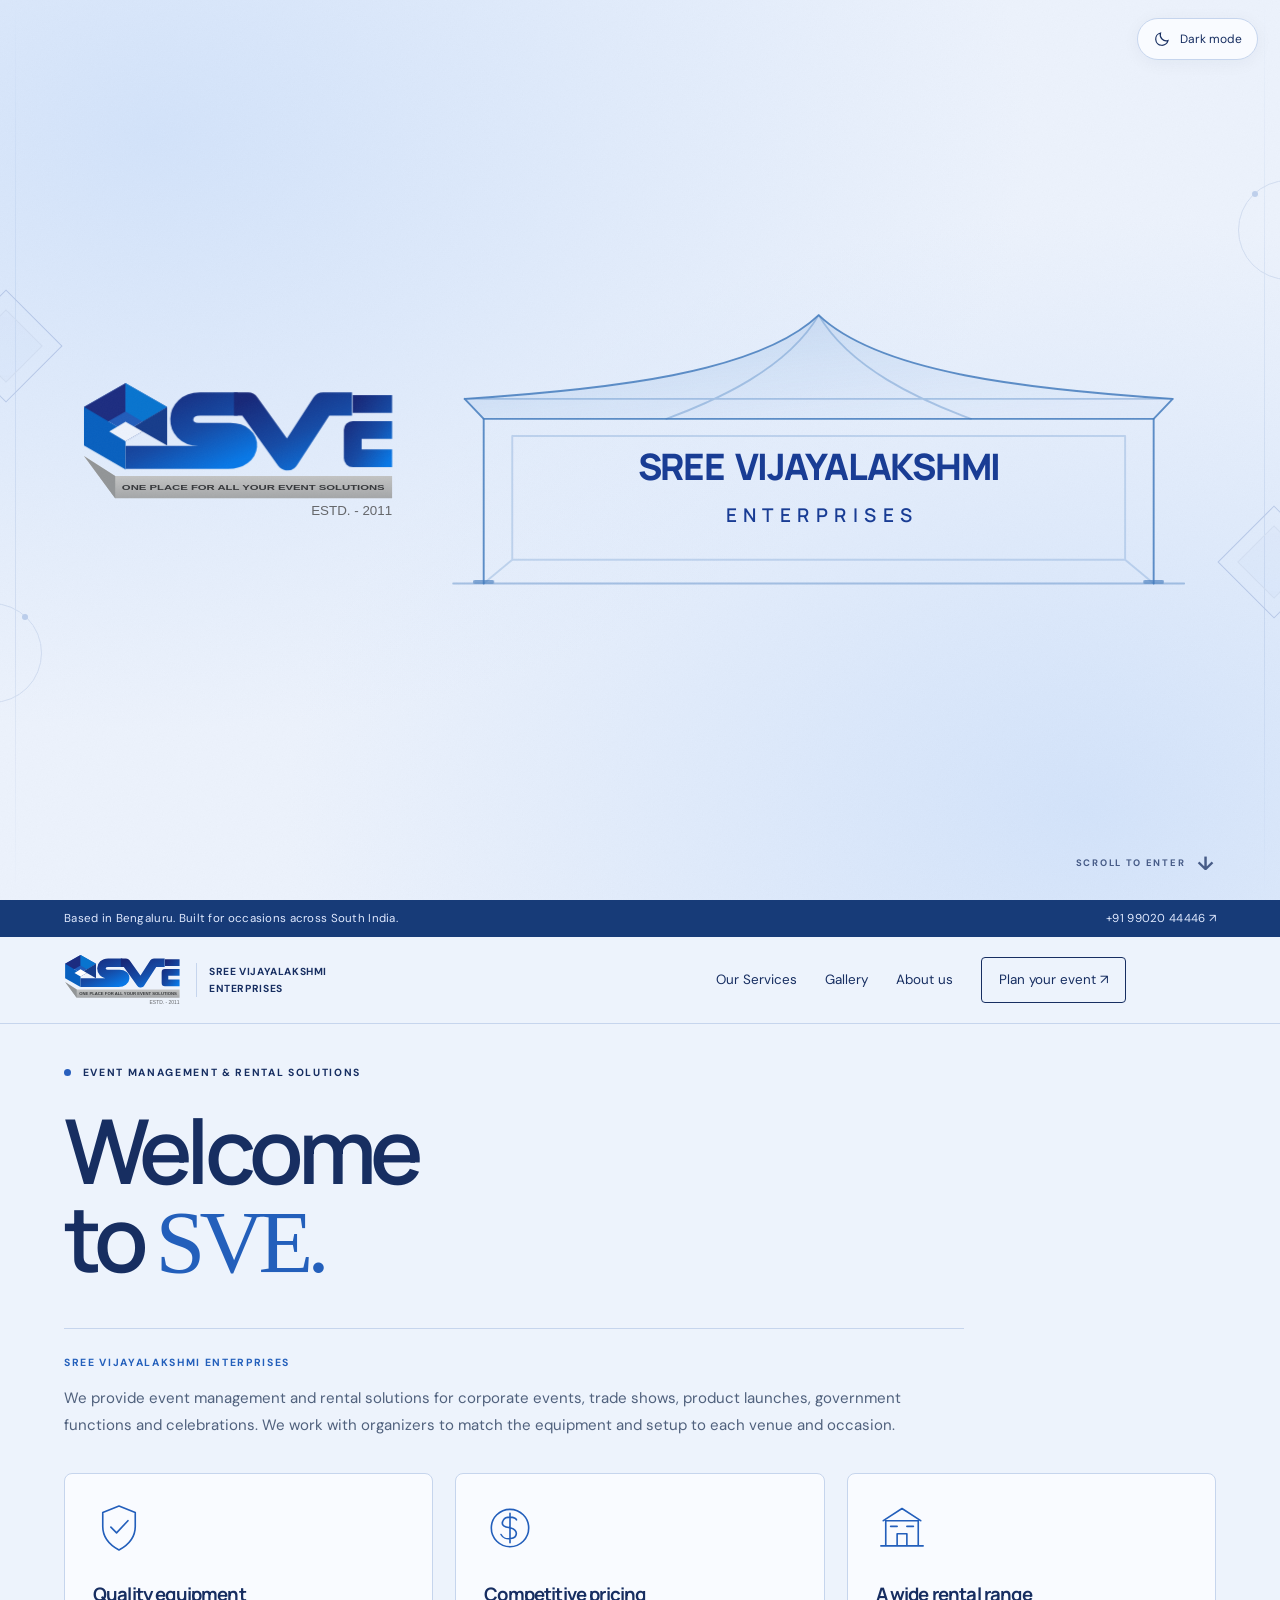
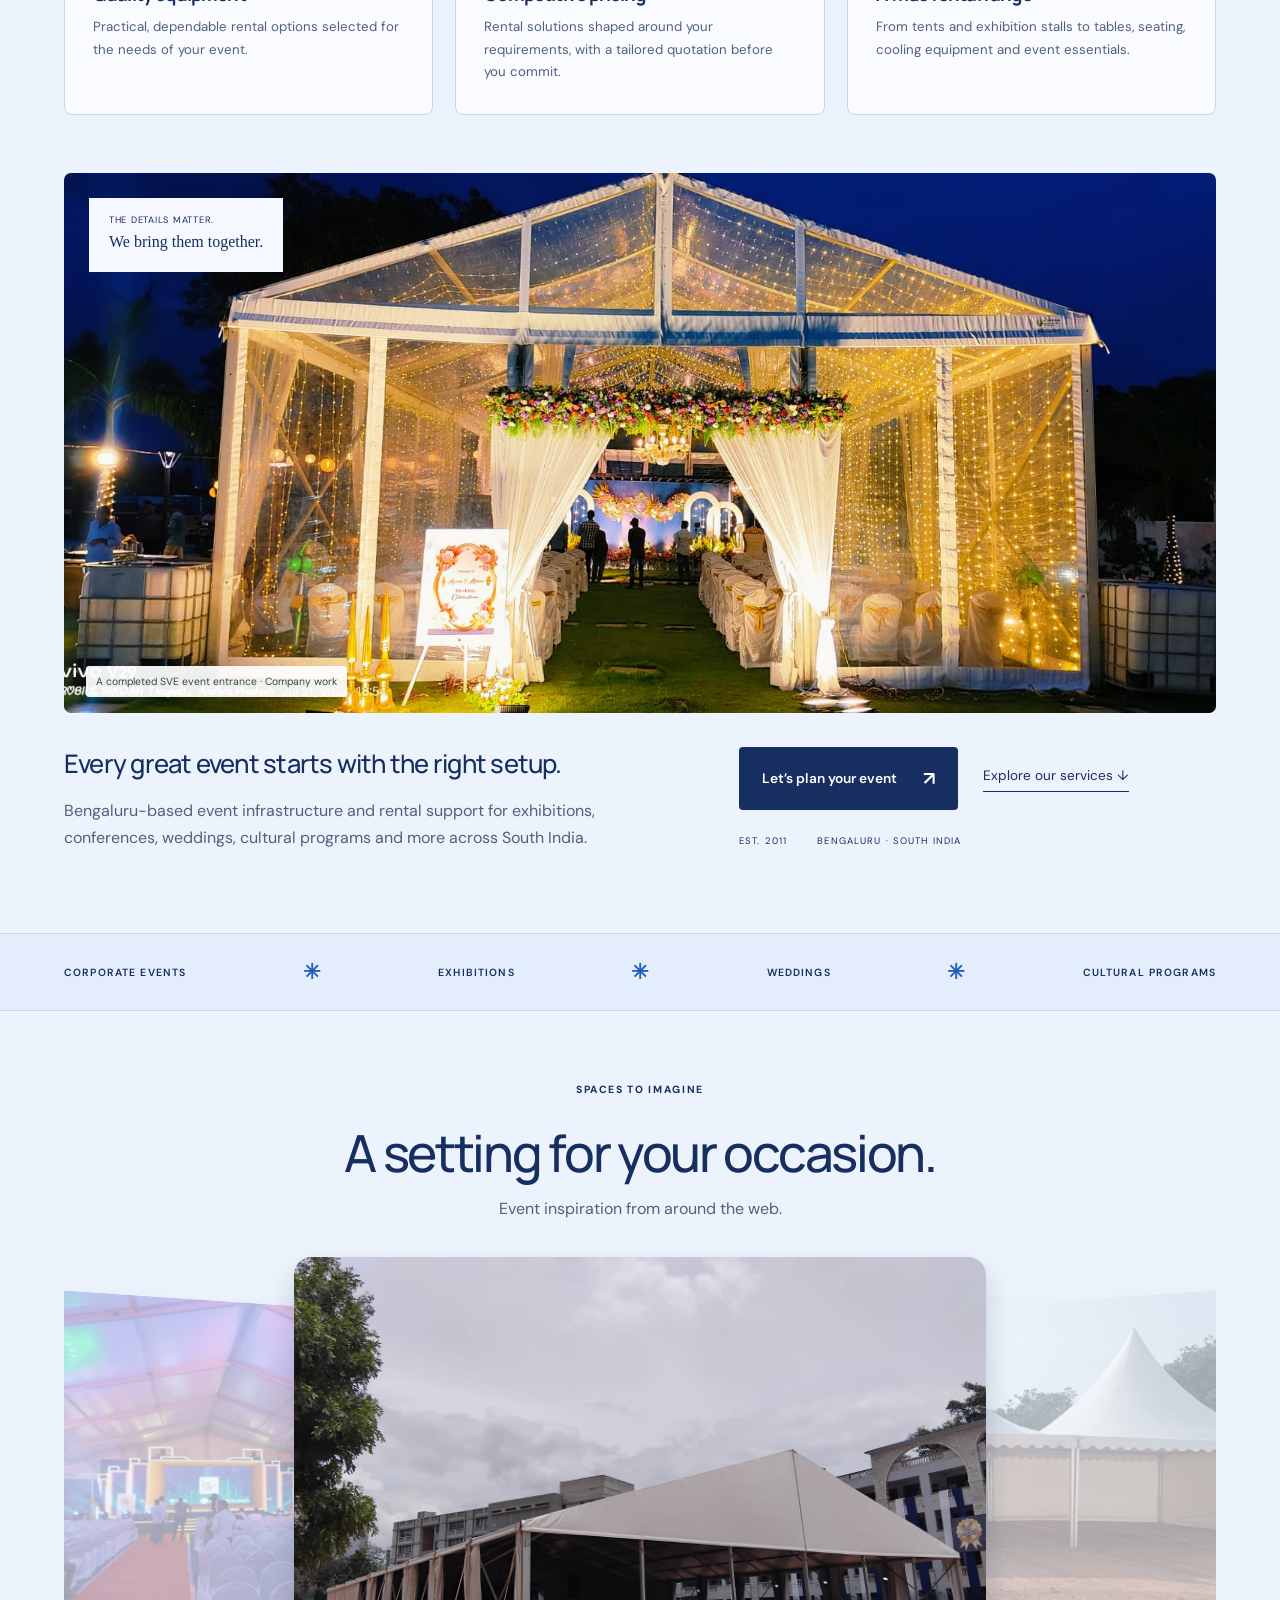
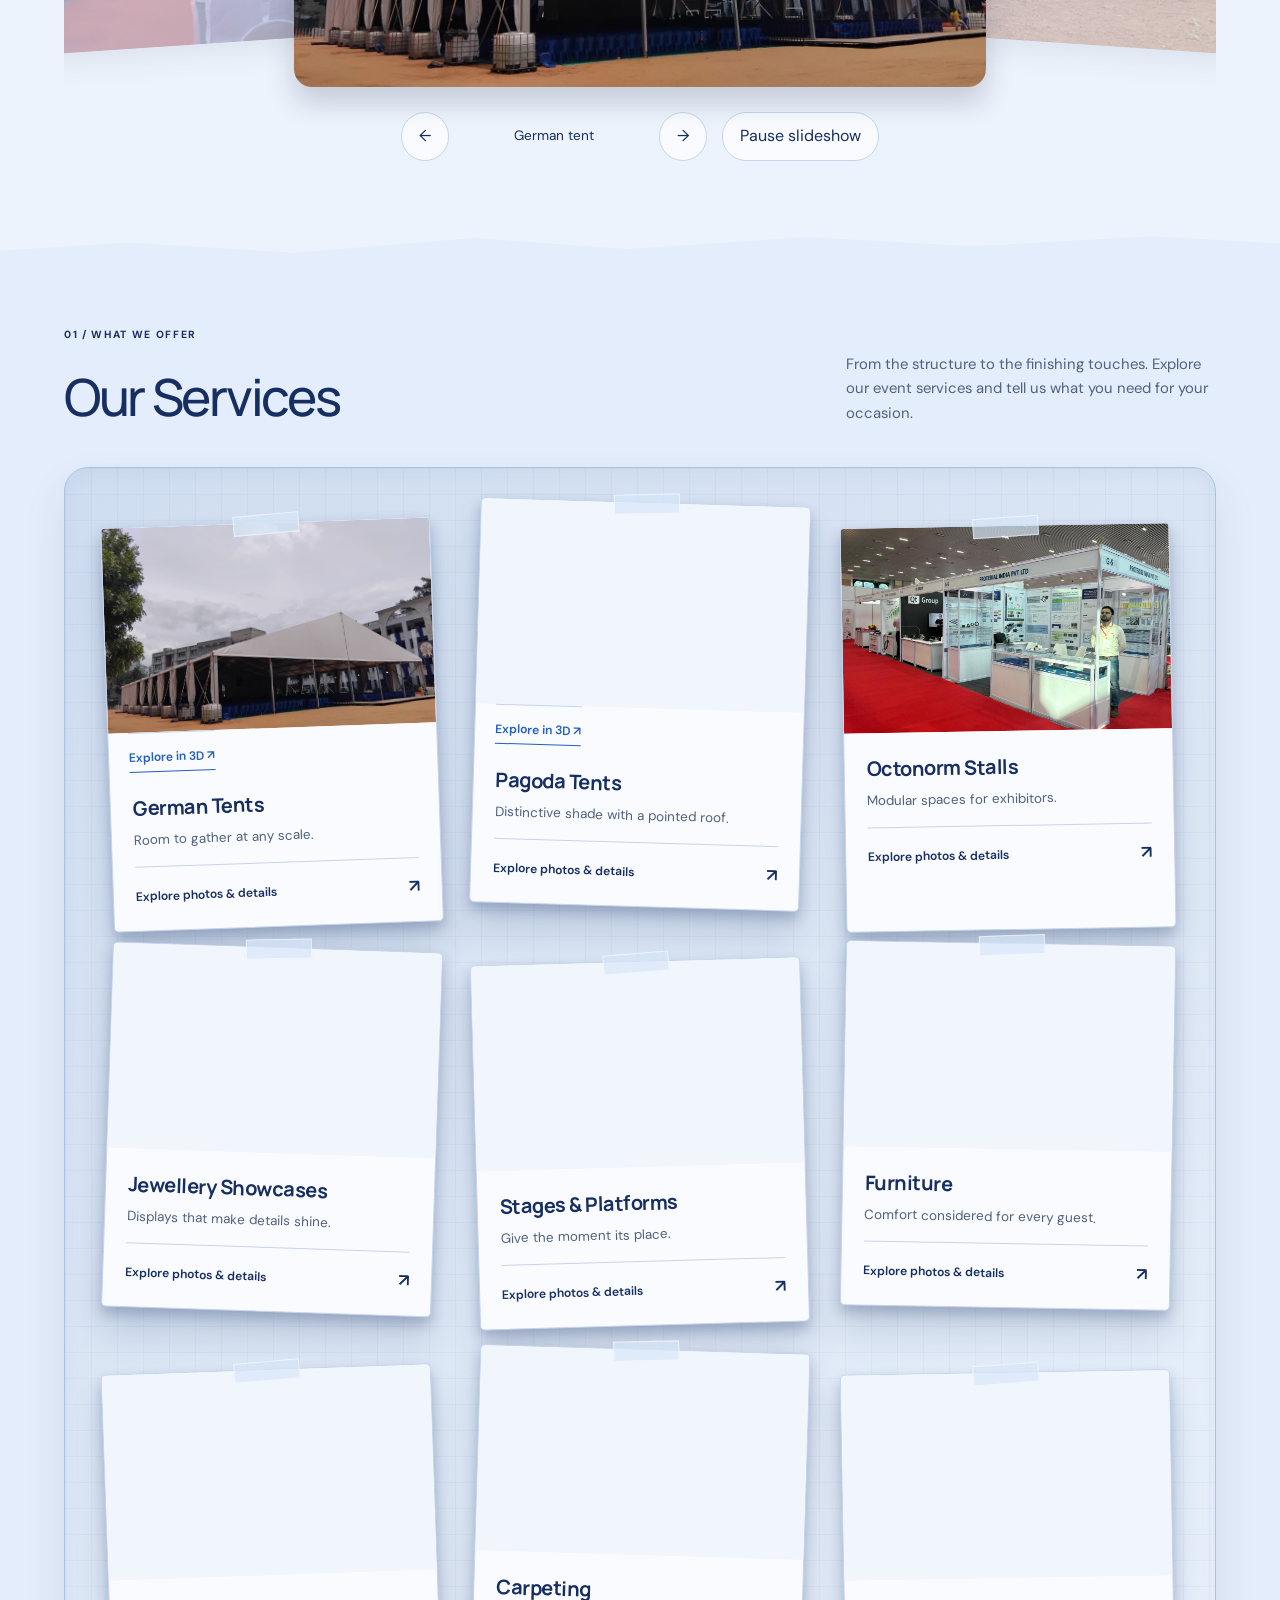
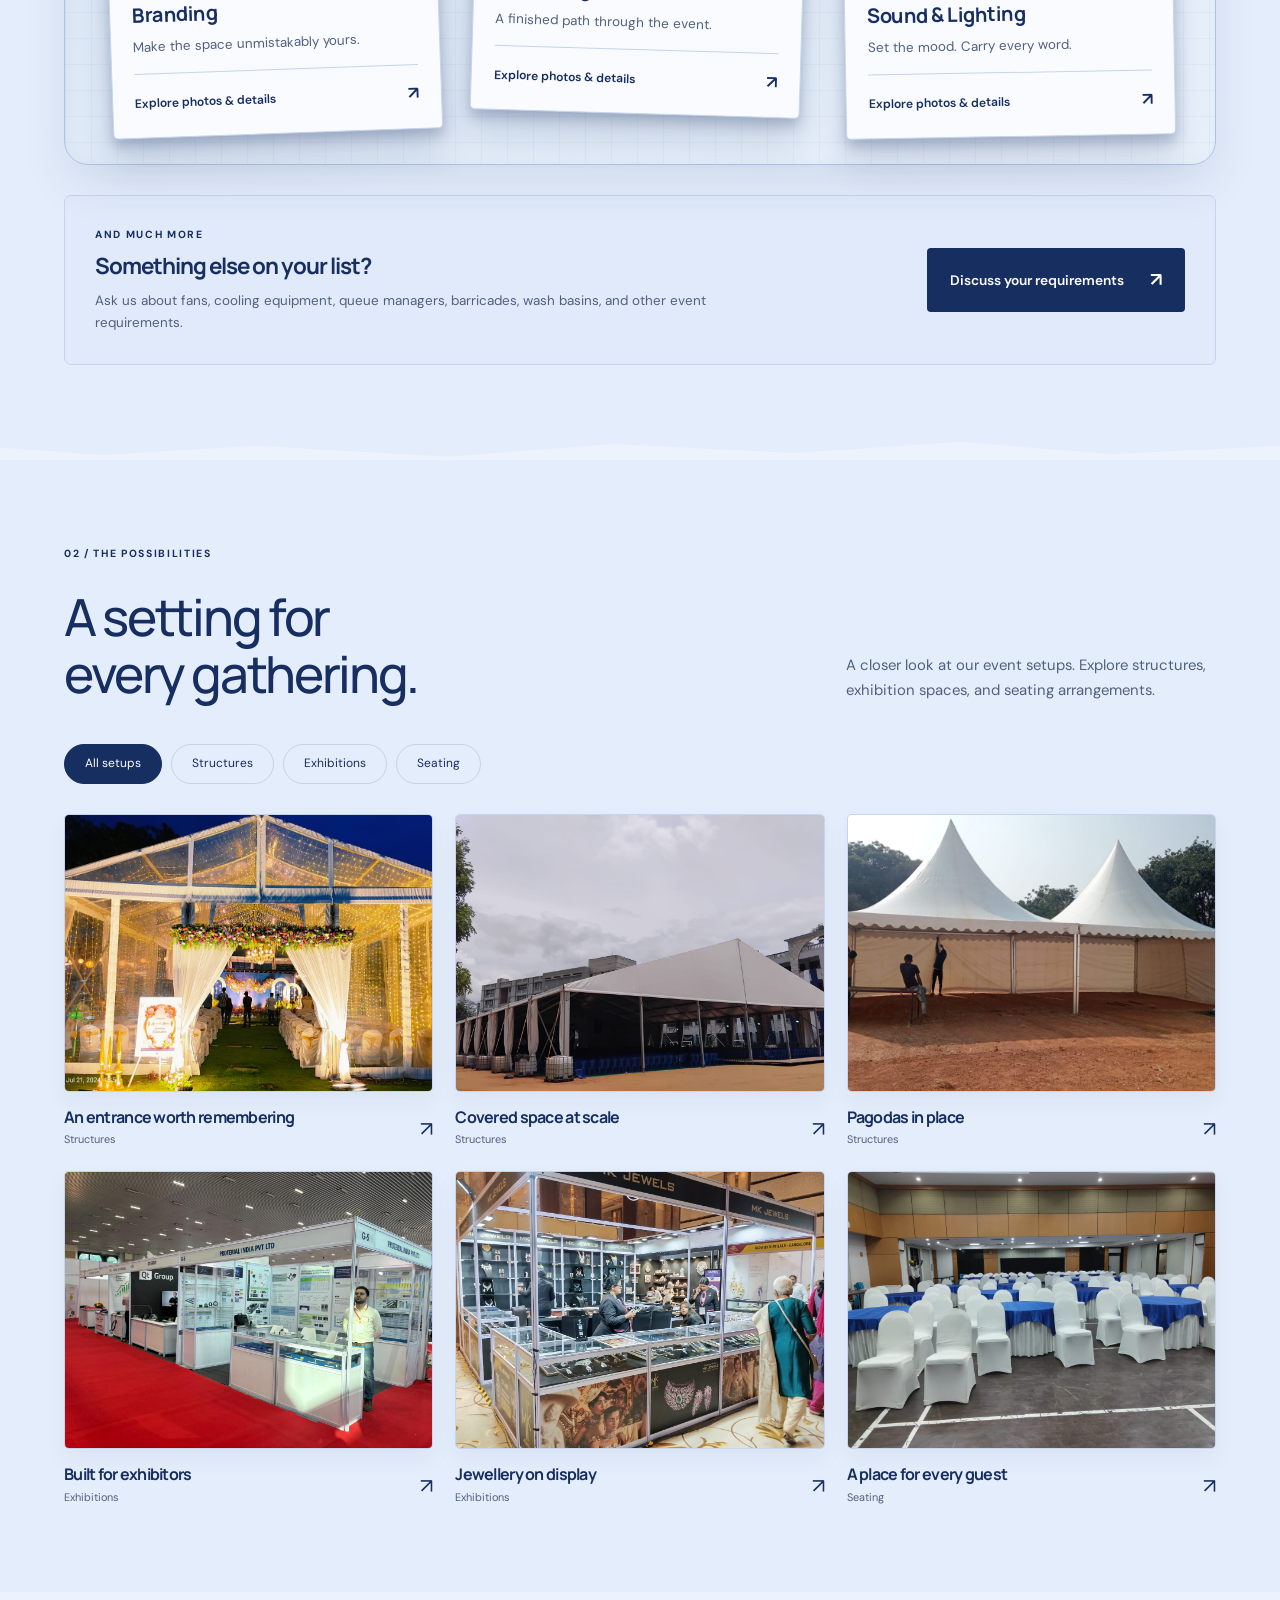
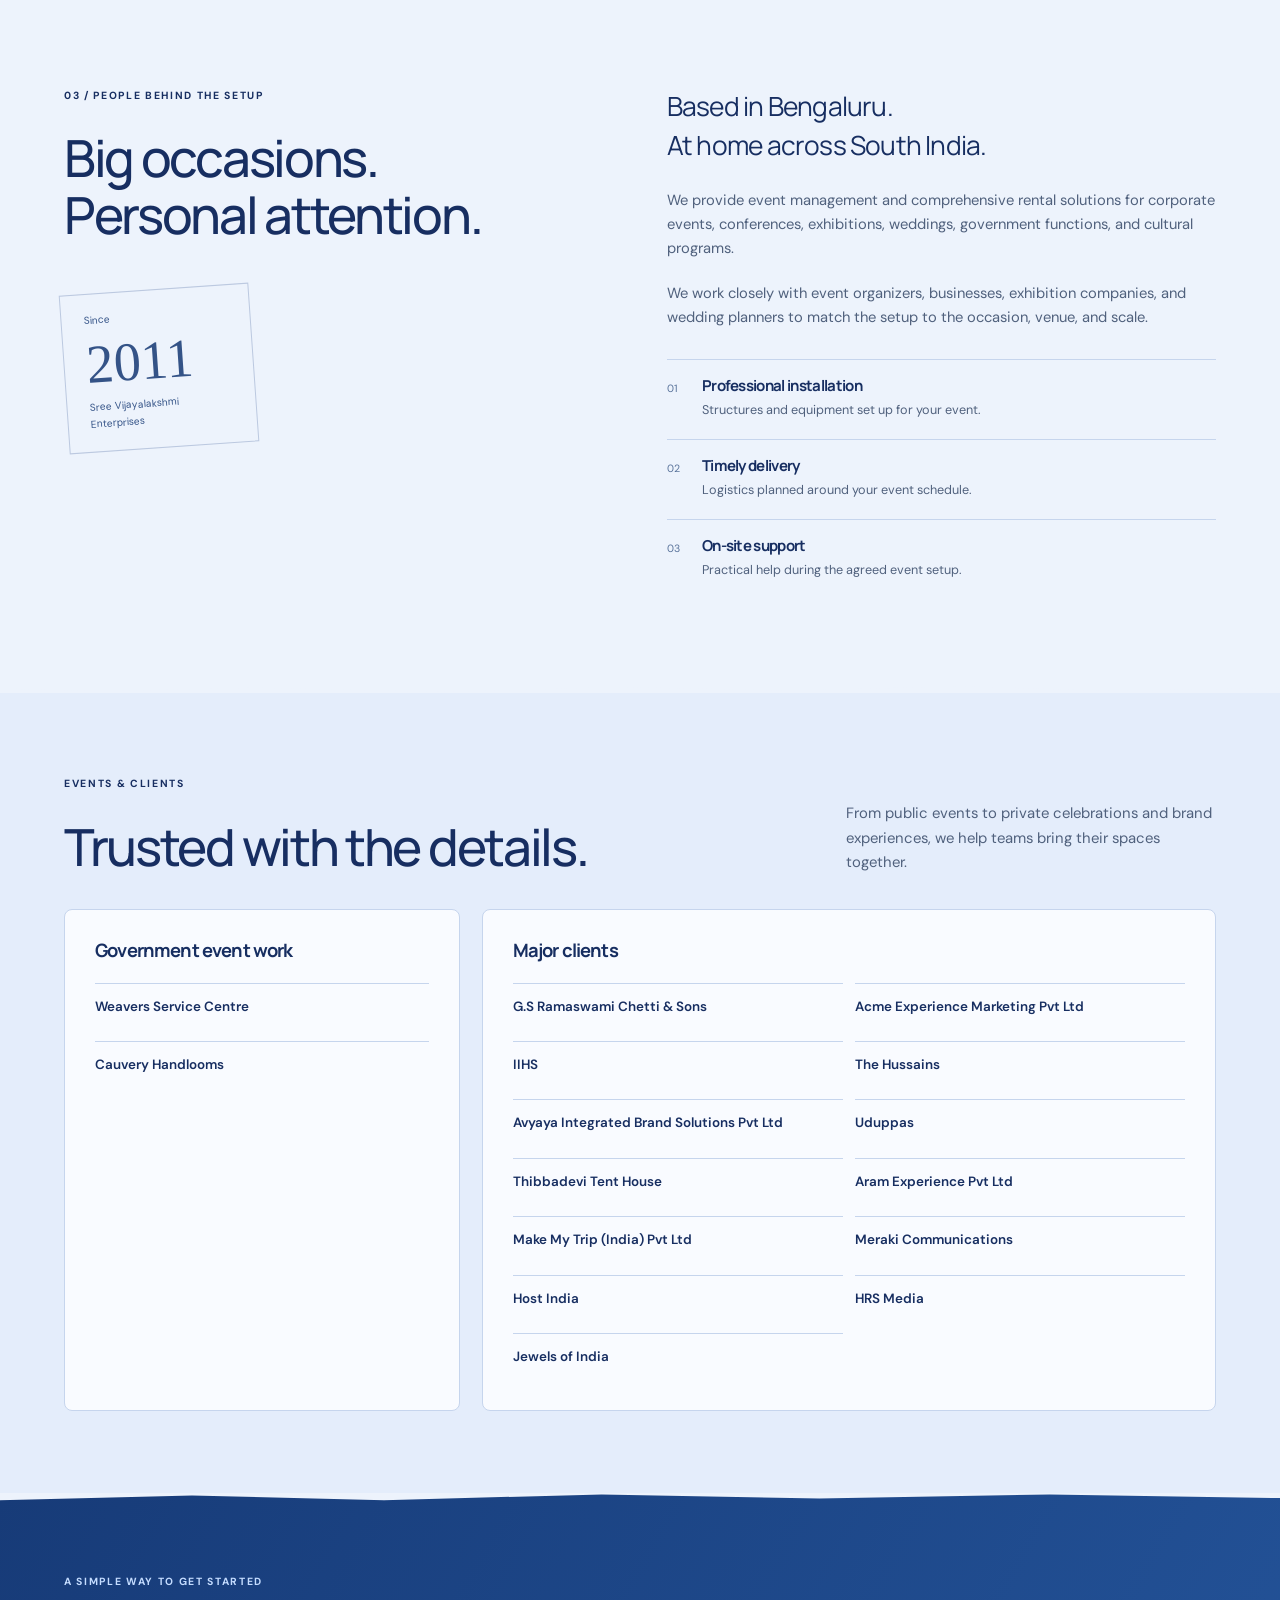
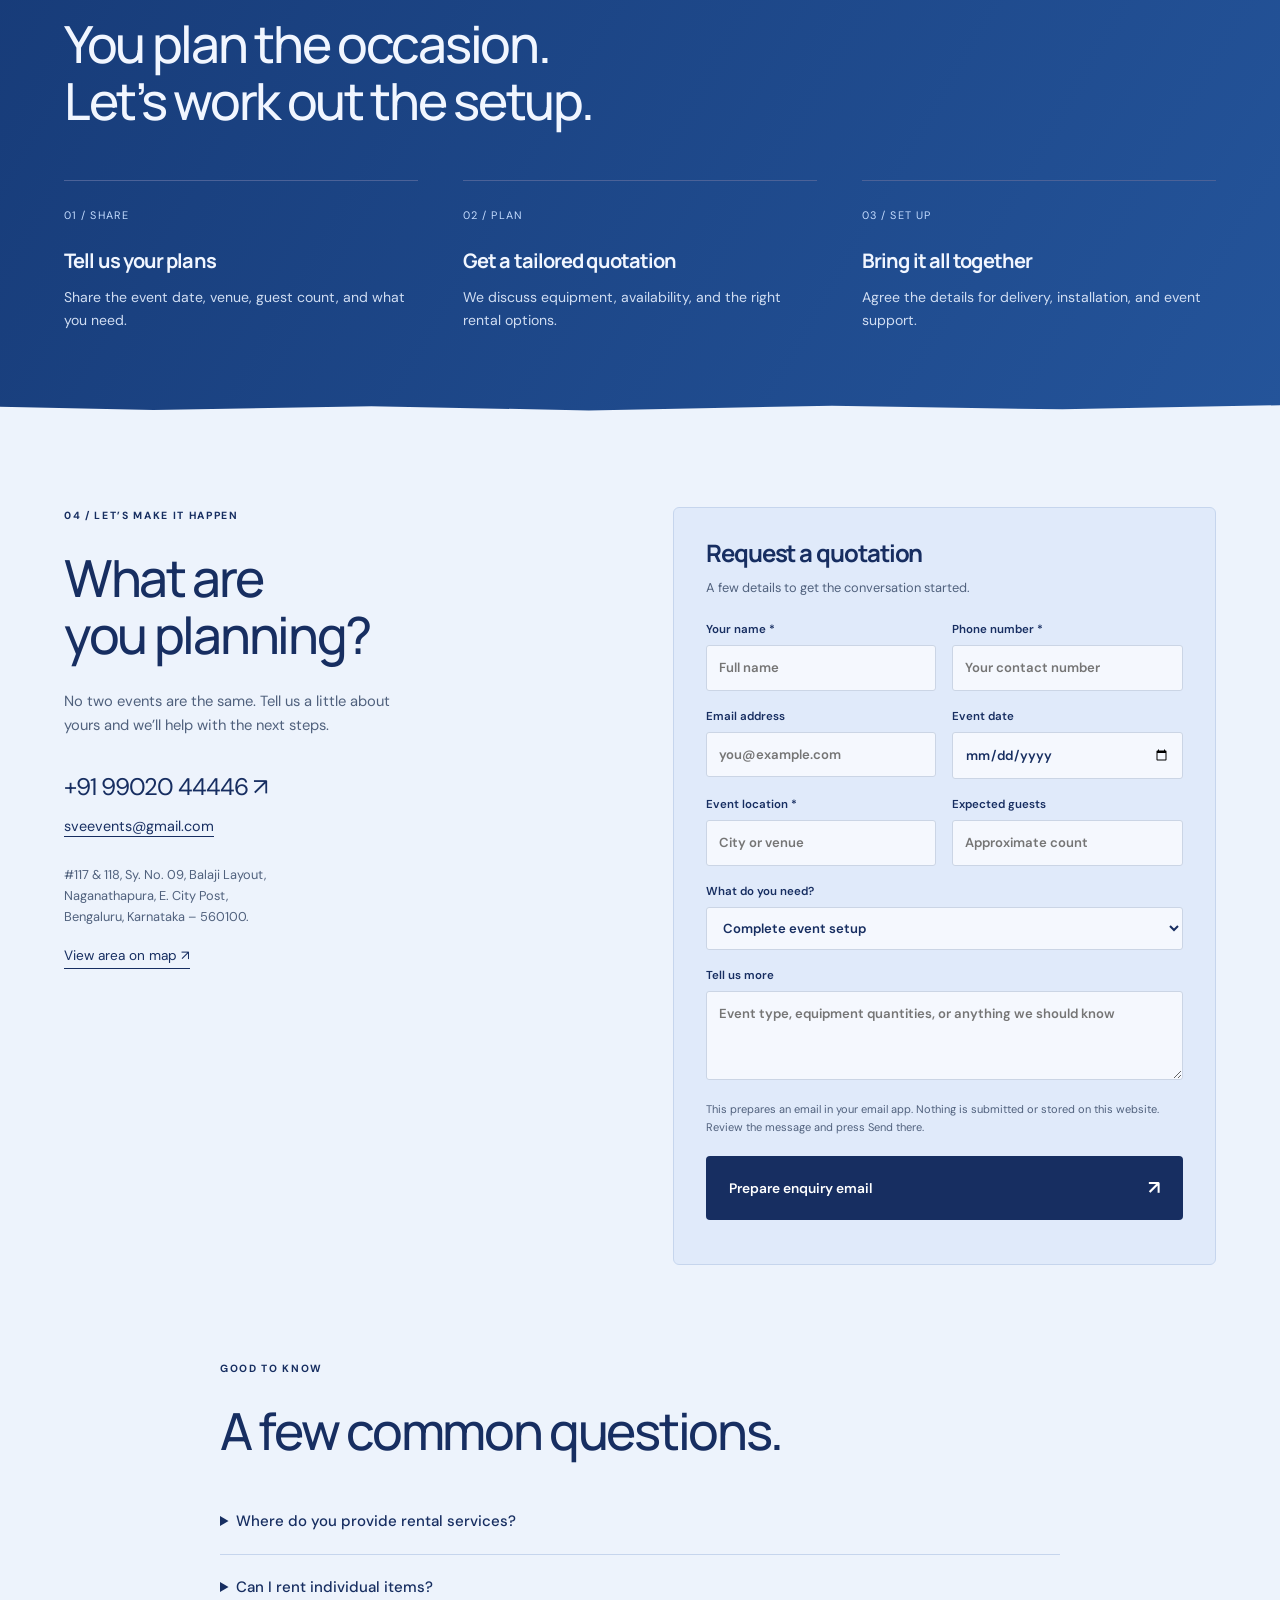
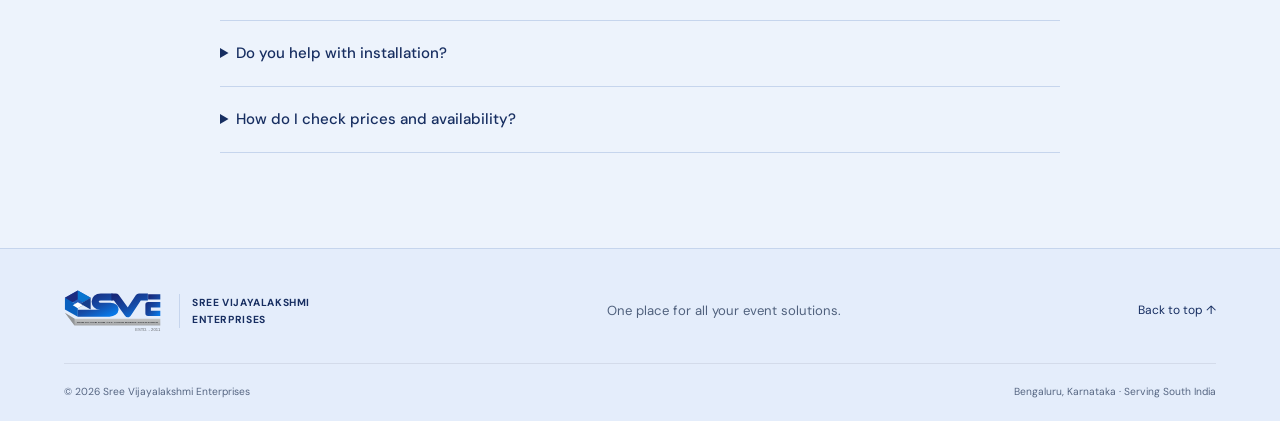
==== commit 3876e5f5: "Add intro photo rotation, sticky navigation and service carousel" ====
--- a/index.html
+++ b/index.html
@@ -14,7 +14,8 @@
 <link rel="stylesheet" href="assets/css/paper-theme.css?v=7">
 <link rel="stylesheet" href="assets/css/pavilion-intro.css">
 <link rel="stylesheet" href="assets/css/experience.css?v=8">
-<script src="assets/js/paper-motion.js?v=6" defer></script>
+<link rel="stylesheet" href="assets/css/showcase.css?v=1">
+<script src="assets/js/showcase.js?v=1" defer></script>
 <script src="assets/js/content.js?v=3" defer></script><script src="assets/js/main.js?v=8" defer></script>
 <script src="assets/js/services.js" defer></script>
 </head>
--- a/assets/css/showcase.css
+++ b/assets/css/showcase.css
@@ -0,0 +1,16 @@
+.sticky-titlebar{position:sticky;top:0;z-index:20;background:var(--page);border-bottom:1px solid var(--line)}
+.sticky-titlebar .header{padding-block:16px}.sticky-titlebar nav{padding-right:90px}
+html{scroll-padding-top:calc(var(--bar-height,145px) + 20px)}
+.intro-photos{position:absolute;inset:0;opacity:0;transition:opacity 1s ease;pointer-events:none}
+.intro-photos.ready{opacity:.28}.intro-photos img{position:absolute;inset:0;width:100%;height:100%;object-fit:cover;opacity:0;transition:opacity 1.2s ease}.intro-photos img.active{opacity:1}
+.showcase{padding-block:70px;overflow:hidden;text-align:center}.showcase>p:not(.eyebrow){margin-top:15px}
+.showcase-ring{position:relative;height:clamp(240px,34vw,430px);margin-top:35px;perspective:1100px}
+.showcase-photo{position:absolute;inset:0 20%;border-radius:18px;overflow:hidden;transition:transform .65s ease,opacity .65s ease;box-shadow:0 15px 28px #10204030}
+.showcase-photo img{width:100%;height:100%;object-fit:cover}.showcase-photo[data-position=front]{z-index:3;opacity:1;transform:translateZ(0)}
+.showcase-photo[data-position=previous]{z-index:2;opacity:.35;transform:translateX(-54%) scale(.78) rotateY(22deg)}
+.showcase-photo[data-position=next]{z-index:2;opacity:.35;transform:translateX(54%) scale(.78) rotateY(-22deg)}
+.showcase-photo[data-position=hidden]{opacity:0;transform:scale(.6);pointer-events:none}
+.showcase-controls{display:flex;align-items:center;justify-content:center;flex-wrap:wrap;gap:15px;margin-top:25px}.showcase-controls button{padding:10px 17px;min-height:44px;border:1px solid var(--line);border-radius:24px;background:var(--card);color:var(--ink)}.showcase-caption{min-width:180px;font-size:.85rem}
+@media(max-width:850px){.sticky-titlebar nav{padding-right:0}.sticky-titlebar .header{padding-block:10px}.sticky-titlebar .topbar{display:none}}
+@media(max-width:540px){.showcase-photo{inset:0 12%}.showcase-caption{min-width:130px}.showcase{padding-block:45px}}
+@media(prefers-reduced-motion:reduce){.showcase-photo,.intro-photos,.intro-photos img{transition:none}}
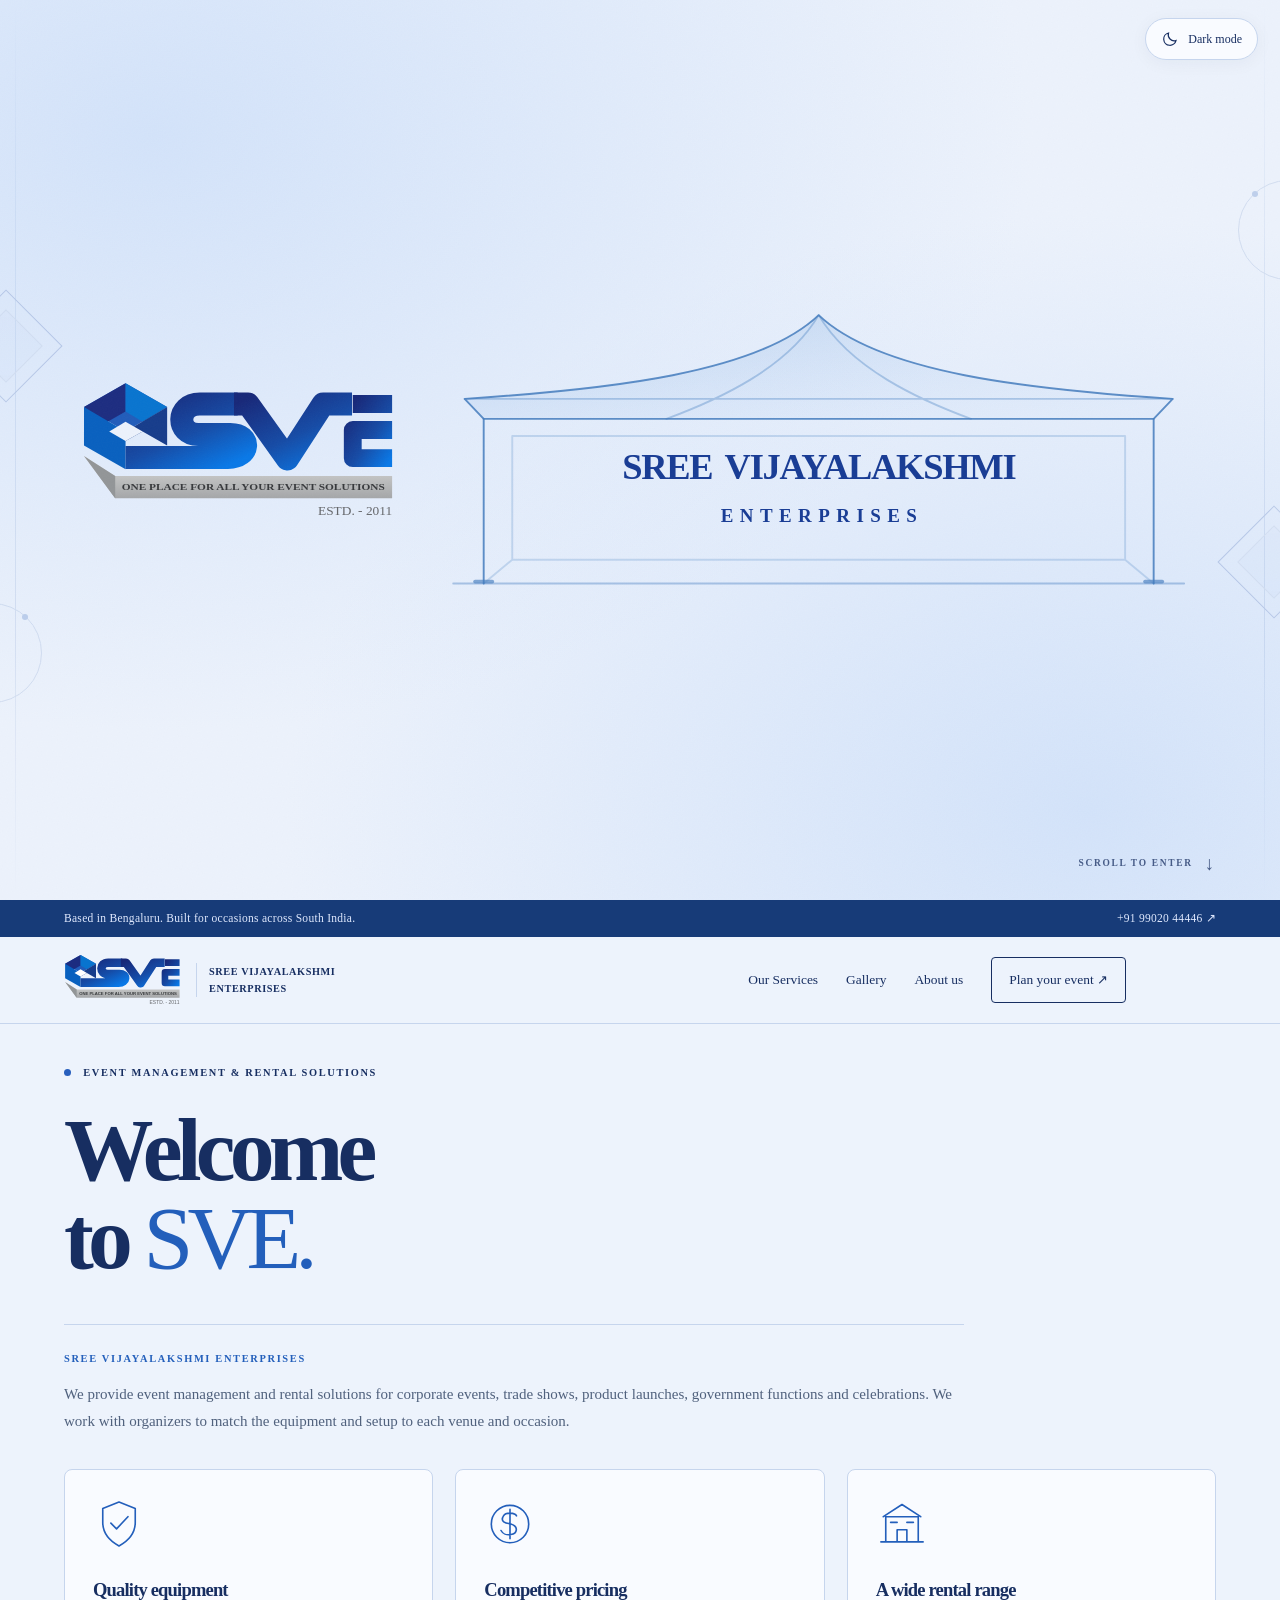
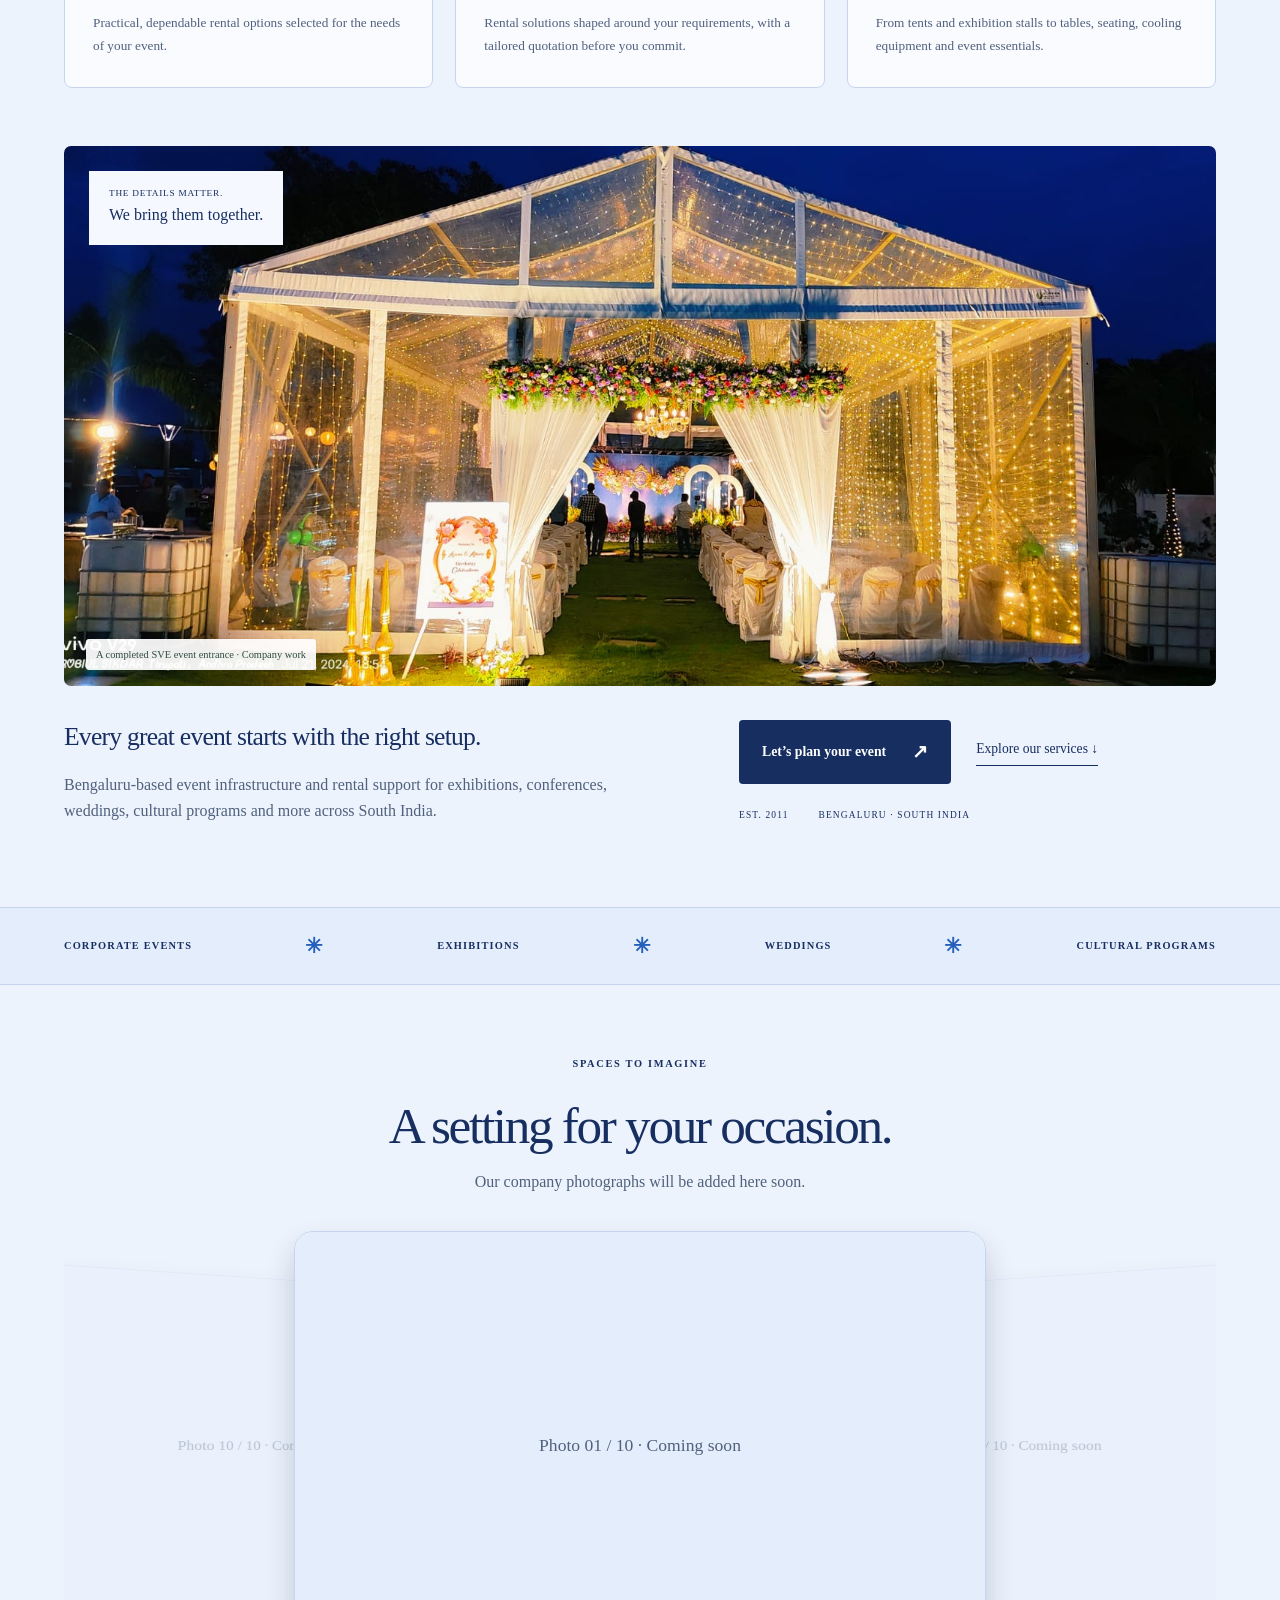
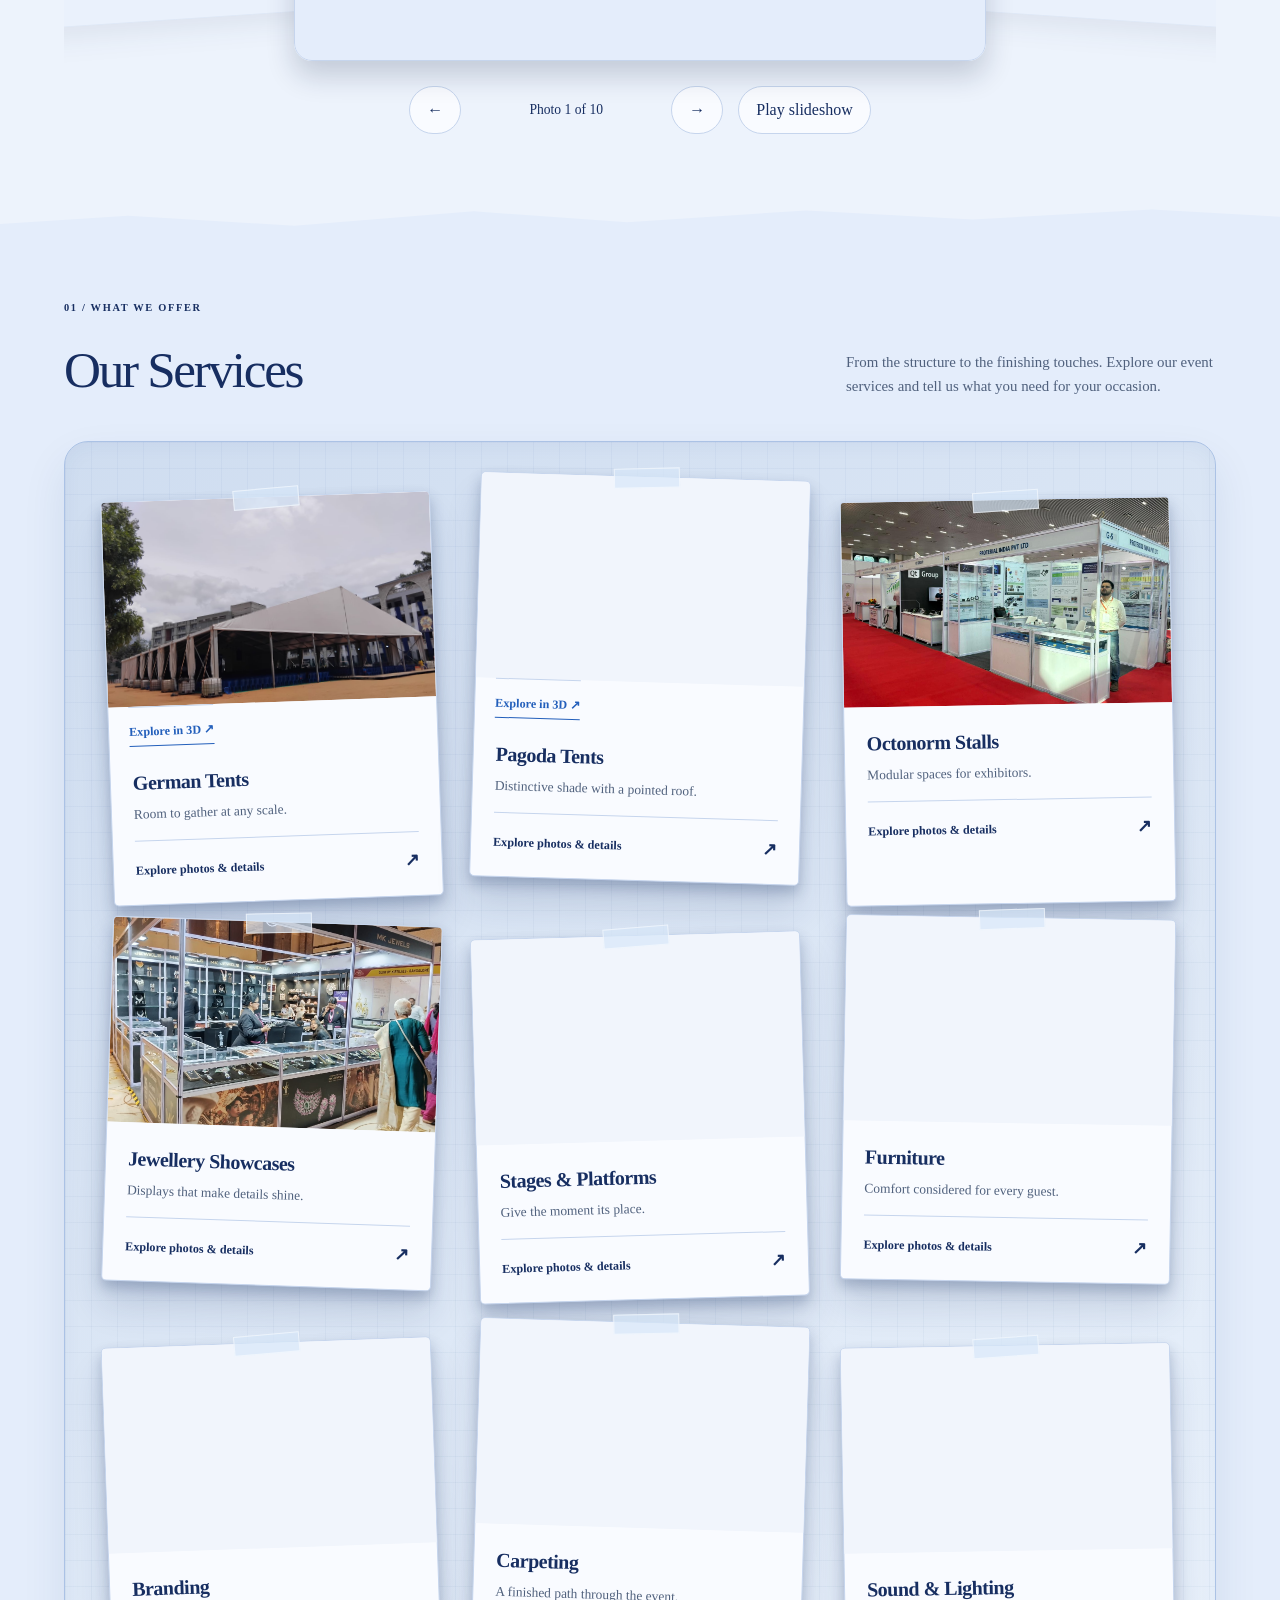
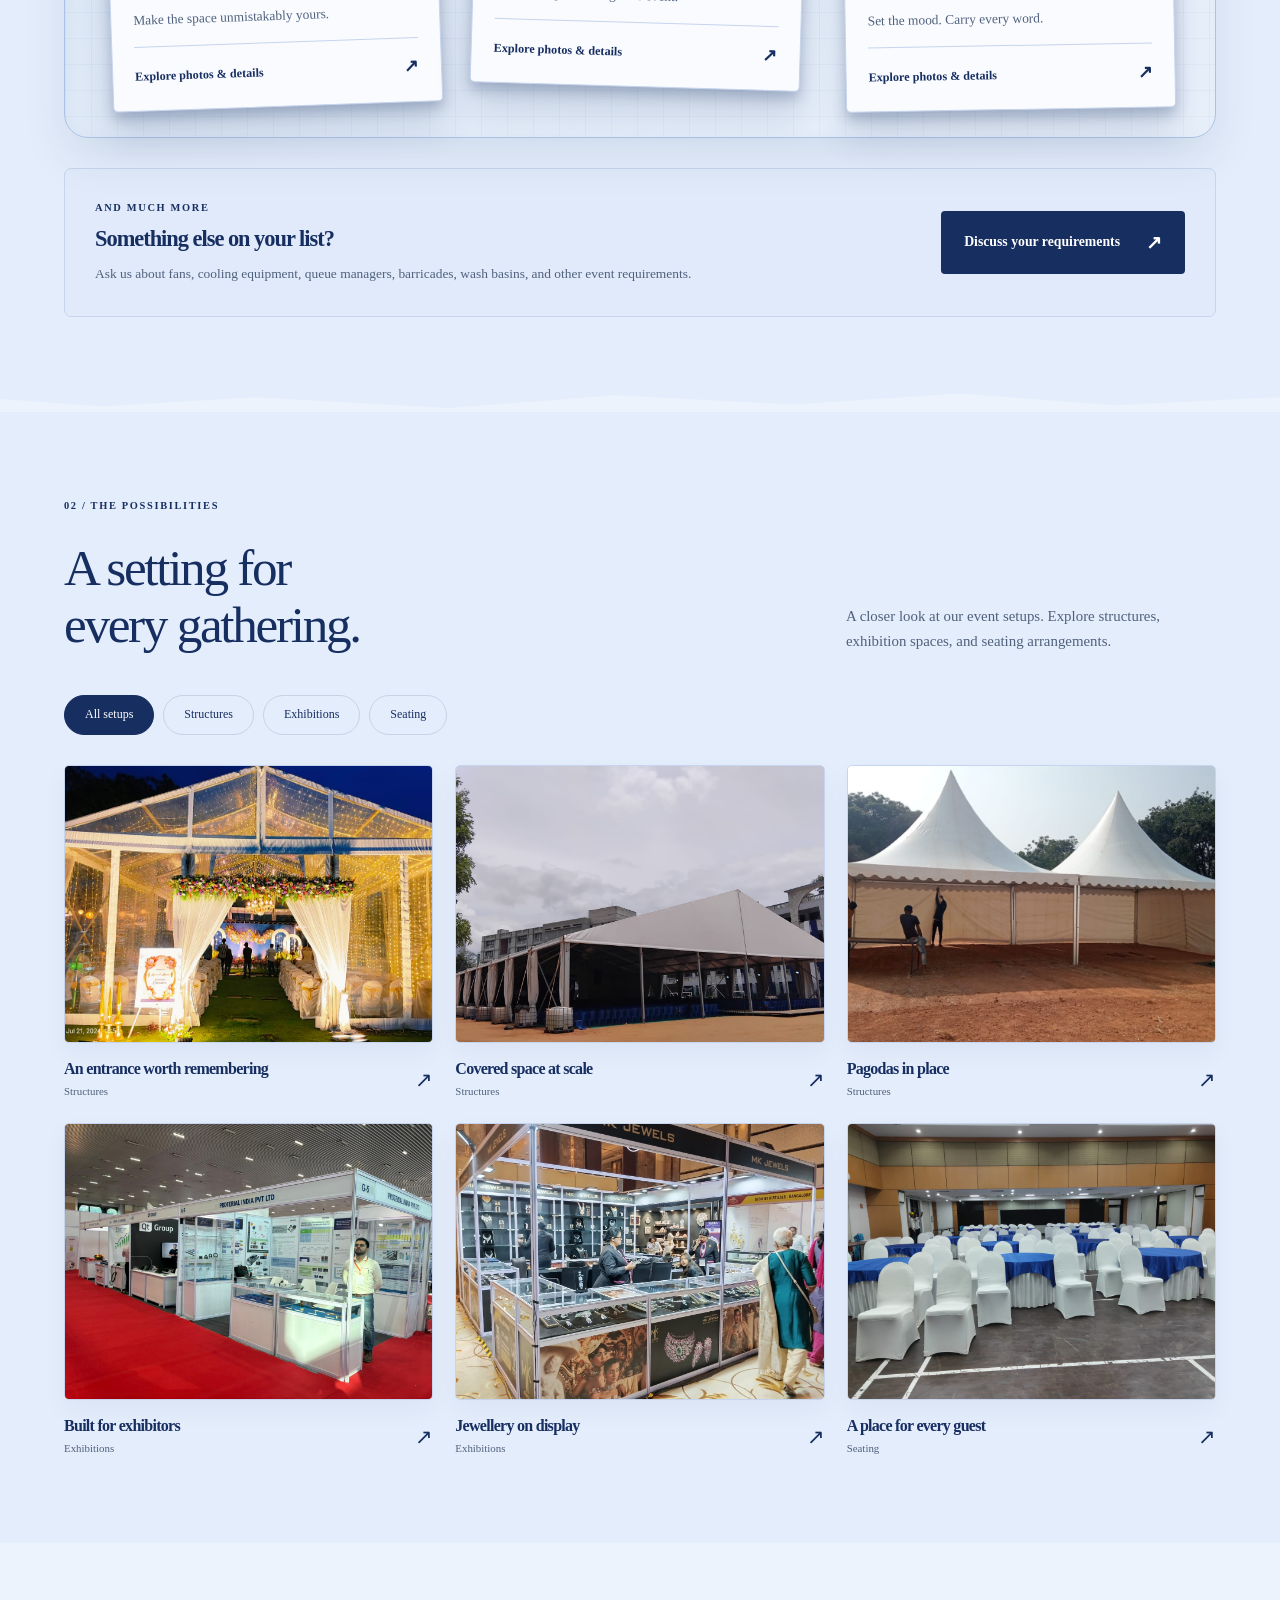
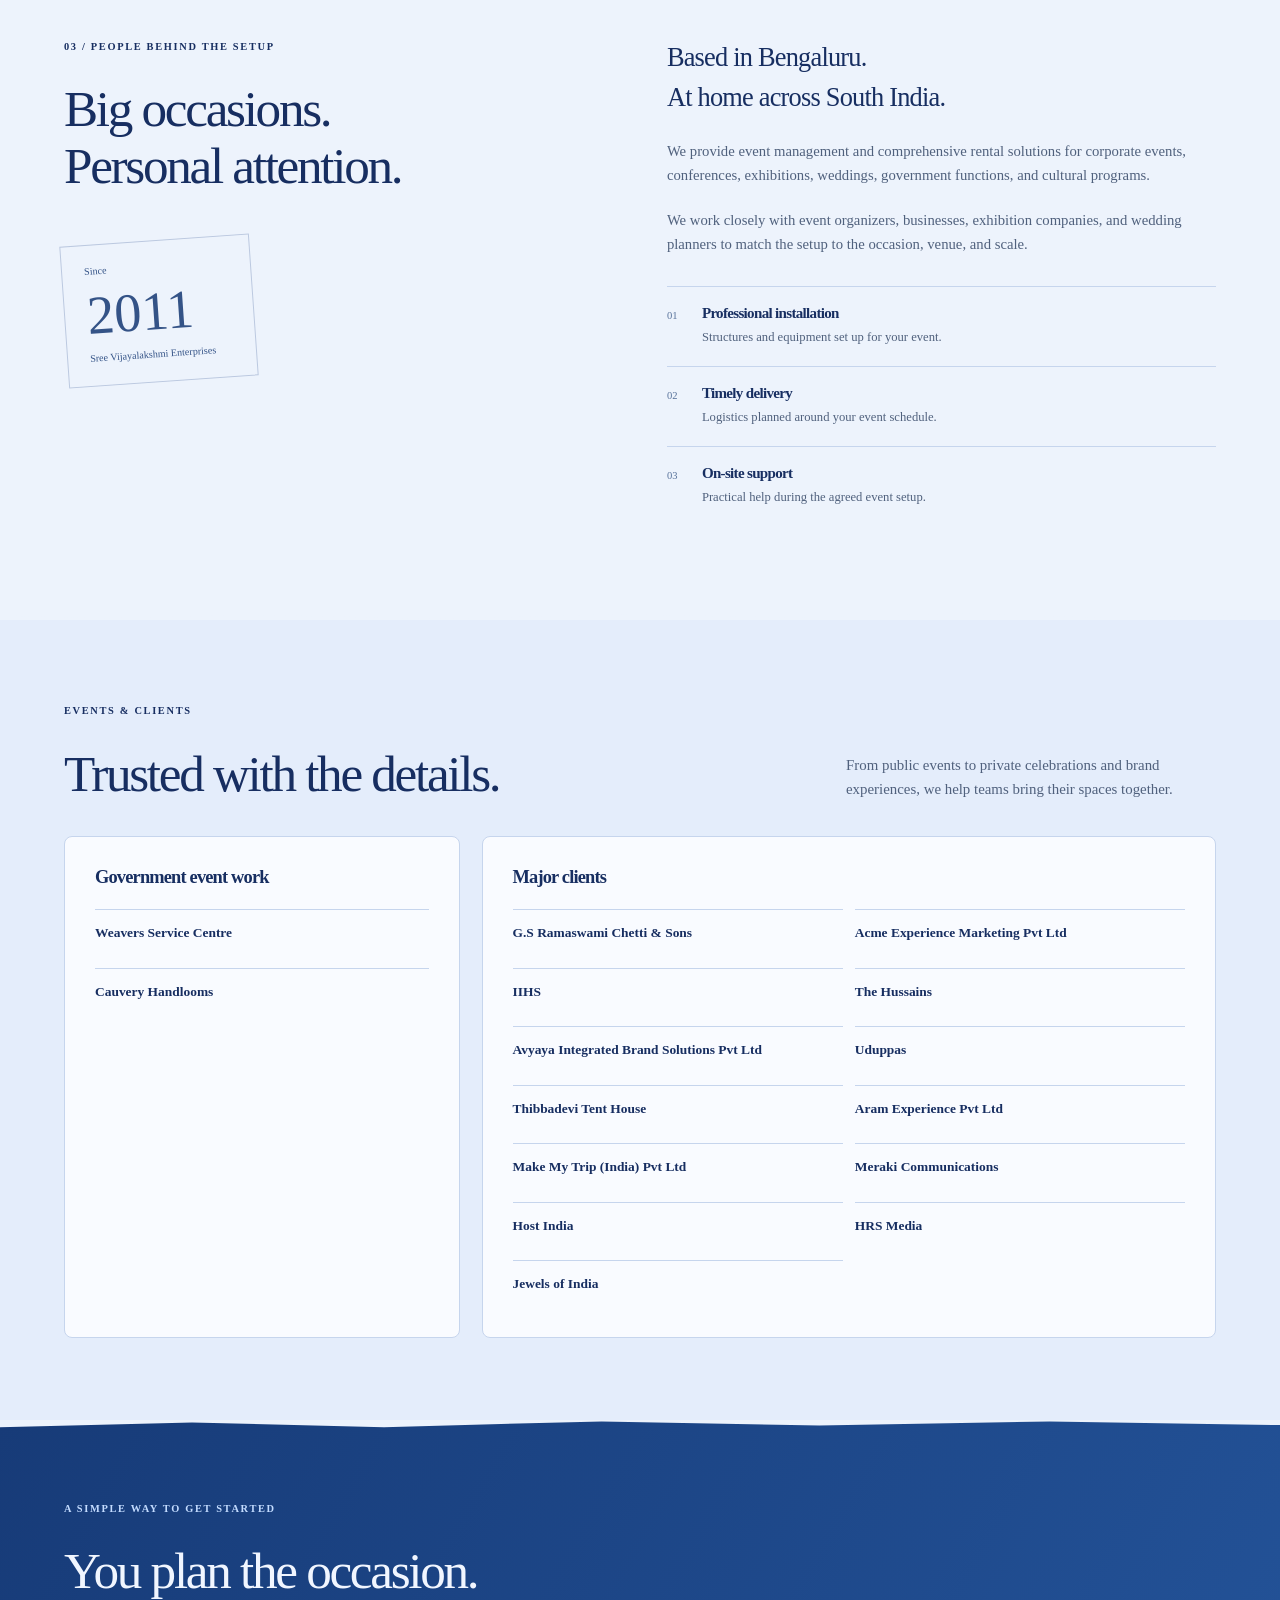
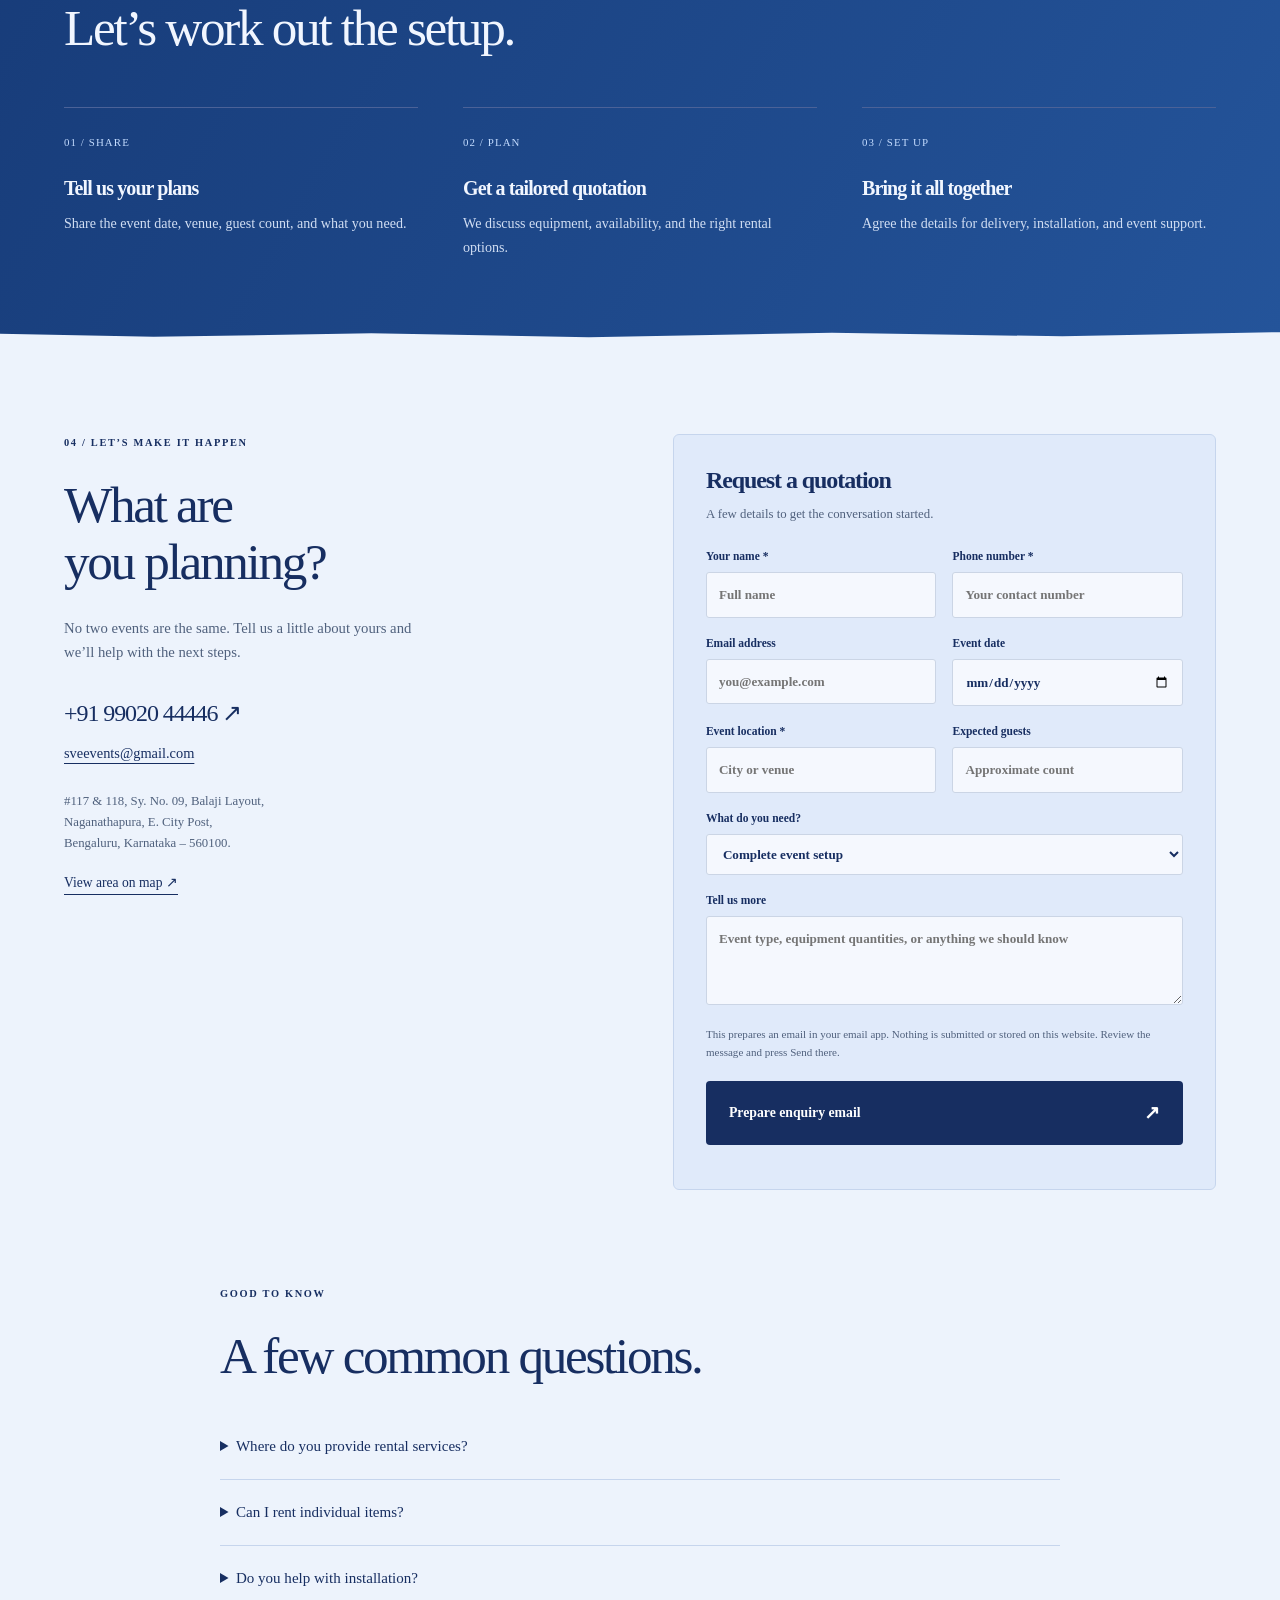
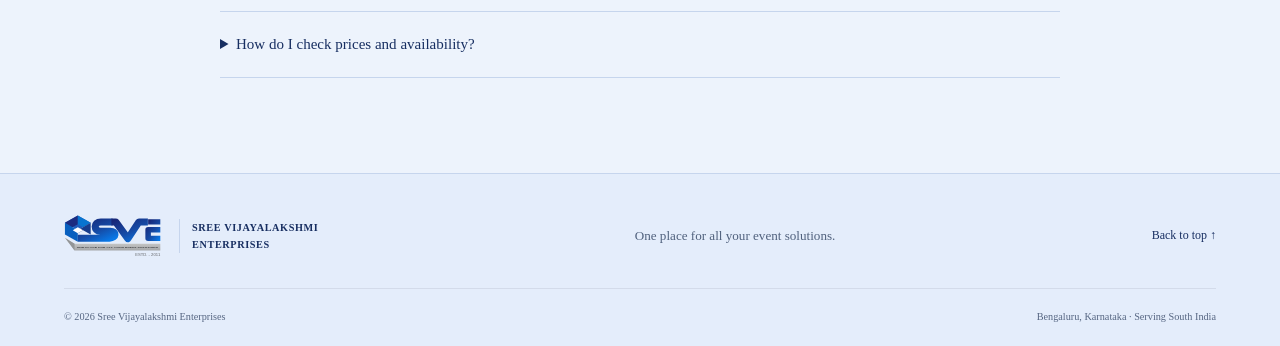
==== commit 72069872: "Use Times New Roman, static intro and ten photo placeholders" ====
--- a/index.html
+++ b/index.html
@@ -1,132 +1,132 @@
-<!doctype html>
-<html lang="en">
-<head>
-<meta charset="utf-8"><meta name="viewport" content="width=device-width, initial-scale=1">
-<title>SVE | Event infrastructure & rentals, Bengaluru</title>
-<meta name="description" content="Sree Vijayalakshmi Enterprises: tents, exhibition stalls, furniture and event rental solutions in Bengaluru and across South India. Request a tailored quotation.">
-<meta name="theme-color" content="#ffffff">
-<script src="assets/js/theme.js"></script>
-<link rel="icon" href="assets/images/favicon.svg?v=blue-sve-2" type="image/svg+xml">
-<link rel="stylesheet" href="assets/css/styles.css">
-<link rel="stylesheet" href="assets/css/brand-intro.css?v=3">
-<link rel="stylesheet" href="assets/css/services.css?v=11">
-<link rel="stylesheet" href="assets/css/theme-animation.css">
-<link rel="stylesheet" href="assets/css/paper-theme.css?v=7">
-<link rel="stylesheet" href="assets/css/pavilion-intro.css">
-<link rel="stylesheet" href="assets/css/experience.css?v=8">
-<link rel="stylesheet" href="assets/css/showcase.css?v=1">
-<script src="assets/js/showcase.js?v=1" defer></script>
-<script src="assets/js/content.js?v=3" defer></script><script src="assets/js/main.js?v=8" defer></script>
-<script src="assets/js/services.js" defer></script>
-</head>
-<body>
-<button class="theme-toggle" id="theme-toggle" type="button" aria-label="Switch to dark theme" aria-pressed="false" hidden><svg class="theme-moon" viewBox="0 0 24 24" fill="none" stroke="currentColor" stroke-width="1.6" aria-hidden="true"><path d="M20 14A8 8 0 0 1 10 4a8.3 8.3 0 1 0 10 10Z"/></svg><svg class="theme-sun" viewBox="0 0 24 24" fill="none" stroke="currentColor" stroke-width="1.6" aria-hidden="true"><circle cx="12" cy="12" r="4"/><path d="M12 1v3m0 16v3M1 12h3m16 0h3M4 4l2 2m12 12 2 2M4 20l2-2M18 6l2-2"/></svg><span class="theme-label">Dark mode</span></button>
-<a class="skip" href="#main">Skip to content</a>
-<section class="brand-intro" id="home" aria-label="Sree Vijayalakshmi Enterprises">
-  <div class="intro-stage">
-    <a class="intro-logo" href="#overview" aria-label="Explore Sree Vijayalakshmi Enterprises">
-      <div class="opening-lockup"><svg class="opening-mark" viewBox="0 0 435 195" aria-hidden="true"><defs><linearGradient id="sve-blue" x1="0" y1="0" x2="1" y2="1"><stop stop-color="#172778"/><stop offset=".55" stop-color="#154ba6"/><stop offset="1" stop-color="#0878e7"/></linearGradient><linearGradient id="sve-silver" x2="0" y2="1"><stop stop-color="#dededc"/><stop offset="1" stop-color="#a4a6a8"/></linearGradient></defs>
-<g class="cube-faces"><path d="M60 7 116 39 60 72 4 39Z" fill="#215cba"/><path d="M60 7V45L27 64 4 39Z" fill="#1c2c80"/><path d="M60 7 116 39 83 59 60 45Z" fill="#0874cf"/><path d="M4 39 60 72V123L4 91Z" fill="#0860bf"/><path d="M60 72 116 39V91L83 72 60 85Z" fill="#163c8b"/><path d="M60 85 83 72 60 59 38 72Z" fill="var(--mark-cutout,#fff)"/></g>
-<g fill="none" stroke="url(#sve-blue)" stroke-width="31" stroke-linejoin="round" stroke-linecap="butt">
-<path class="mark-ribbon mark-s" pathLength="1" d="M60 107H198C228 107 230 76 201 76H158C128 76 128 35 160 35H211"/>
-<path class="mark-ribbon mark-v" pathLength="1" d="M206 35H225L278 109 326 35H365"/>
-<path class="mark-ribbon mark-e" pathLength="1" stroke-width="24" d="M419 35H366M419 70H366V108H419"/>
-</g>
-<g class="mark-caption"><path d="M4 105 46 132H419V162H46Z" fill="url(#sve-silver)"/><path d="M4 105 46 132V162Z" fill="#929597"/><text x="55" y="151" fill="#36383b" font-family="Arial,sans-serif" font-weight="700" font-size="10.3" textLength="354" lengthAdjust="spacingAndGlyphs">ONE PLACE FOR ALL YOUR EVENT SOLUTIONS</text><text x="419" y="185" text-anchor="end" fill="var(--mark-estd,#64666a)" font-family="Arial,sans-serif" font-size="18">ESTD. - 2011</text></g></svg><div class="brand-pavilion" aria-hidden="true">
-<svg class="pavilion-structure" viewBox="0 0 800 320" fill="none">
-<defs><linearGradient id="pavilion-cloth" x1="0" y1="0" x2="0.8" y2="1"><stop stop-color="#367bc9" stop-opacity=".22"/><stop offset="1" stop-color="#8bb8ee" stop-opacity=".035"/></linearGradient></defs>
-<path class="pavilion-cloth" fill="url(#pavilion-cloth)" d="M400 18C336 79 179 96 28 106L48 127H752L772 106C621 96 464 79 400 18Z"/>
-<g class="pavilion-lines" stroke="currentColor" stroke-width="2" stroke-linecap="round" stroke-linejoin="round">
-<path class="pavilion-base" pathLength="1" d="M16 300H784"/>
-<path class="pavilion-posts" pathLength="1" d="M48 300V127M752 300V127"/>
-<path class="pavilion-booth" pathLength="1" d="M48 300 78 275V145H722V275L752 300M78 275H722"/>
-<path class="pavilion-roof" pathLength="1" d="M28 106C179 96 336 79 400 18C464 79 621 96 772 106L752 127H48Z"/>
-<path class="pavilion-seams" pathLength="1" d="M28 106H772M400 18C367 74 294 107 240 127M400 18C433 74 506 107 560 127"/>
-</g>
-<g class="pavilion-feet" fill="currentColor"><rect x="37" y="296" width="22" height="4" rx="2"/><rect x="741" y="296" width="22" height="4" rx="2"/></g>
-</svg>
-<div class="opening-name"><span class="name-word name-word-1">SREE</span> <span class="name-word name-word-2">VIJAYALAKSHMI</span><span class="name-word name-word-3">ENTERPRISES</span></div>
-</div></div>
-    </a>
-    <a class="entry-cue" href="#overview">SCROLL TO ENTER <span aria-hidden="true">↓</span></a>
-  </div>
-</section>
-<div class="side-art side-art-left" aria-hidden="true"><span class="side-line"></span><span class="side-diamond"></span><span class="side-orbit"></span></div>
-<div class="side-art side-art-right" aria-hidden="true"><span class="side-line"></span><span class="side-diamond"></span><span class="side-orbit"></span></div>
-<div class="site-content">
-<div class="topbar"><div class="wrap"><span>Based in Bengaluru. Built for occasions across South India.</span><a href="tel:+919902044446">+91 99020 44446 ↗</a></div></div>
-<header class="wrap header">
-<a class="brand" href="#home" aria-label="Sree Vijayalakshmi Enterprises home"><img class="header-logo" src="assets/images/sve-mark.svg" width="435" height="195" alt="SVE"><span class="brand-name">SREE VIJAYALAKSHMI<br>ENTERPRISES</span></a>
-<button class="menu-toggle" aria-controls="navigation" aria-expanded="false" hidden>Menu +</button>
-<nav id="navigation" aria-label="Main navigation"><a href="#services">Our Services</a><a href="#gallery">Gallery</a><a href="#about">About us</a><a class="nav-cta" href="#enquiry">Plan your event ↗</a></nav>
-</header>
-<main id="main">
-<section id="overview" class="hero wrap" aria-labelledby="welcome-title">
-<div class="hero-heading"><p class="eyebrow"><span class="dot"></span> EVENT MANAGEMENT & RENTAL SOLUTIONS</p><h1 class="hero-welcome" id="welcome-title"><span>Welcome</span><span>to <em>SVE.</em></span></h1></div>
-<div class="hero-introduction"><p class="eyebrow">SREE VIJAYALAKSHMI ENTERPRISES</p><p>We provide event management and rental solutions for corporate events, trade shows, product launches, government functions and celebrations. We work with organizers to match the equipment and setup to each venue and occasion.</p></div>
-<div class="welcome-features"><article><svg viewBox="0 0 64 64" fill="none" stroke="currentColor" stroke-width="2" aria-hidden="true"><path d="M32 5 52 13v17c0 14-9 23-20 29C21 53 12 44 12 30V13L32 5Z"/><path d="m22 31 7 7 14-15"/></svg><h3>Quality equipment</h3><p>Practical, dependable rental options selected for the needs of your event.</p></article><article><svg viewBox="0 0 64 64" fill="none" stroke="currentColor" stroke-width="2" aria-hidden="true"><circle cx="32" cy="32" r="23"/><path d="M40 22c-2-4-13-5-16 0-5 8 4 9 9 10 10 3 8 12 0 13-5 1-10-1-12-5M32 14v36"/></svg><h3>Competitive pricing</h3><p>Rental solutions shaped around your requirements, with a tailored quotation before you commit.</p></article><article><svg viewBox="0 0 64 64" fill="none" stroke="currentColor" stroke-width="2" aria-hidden="true"><path d="M6 54h52M12 54V23h40v31M9 23 32 8l23 15M26 54V39h12v15M18 30h8m12 0h8"/></svg><h3>A wide rental range</h3><p>From tents and exhibition stalls to tables, seating, cooling equipment and event essentials.</p></article></div>
-<figure class="hero-visual"><img id="hero-image" src="assets/images/event-illustration.svg" alt="Architectural illustration of a tent and event seating"><figcaption id="hero-caption">A space for every occasion · Concept illustration</figcaption><div class="visual-tag">THE DETAILS MATTER.<br><strong>We bring them together.</strong></div></figure>
-<div class="hero-outro"><div><p class="hero-statement">Every great event starts with the right setup.</p><p class="lead">Bengaluru-based event infrastructure and rental support for exhibitions, conferences, weddings, cultural programs and more across South India.</p></div><div><div class="actions"><a class="button" href="#enquiry">Let’s plan your event <span>↗</span></a><a class="underlined" href="#services">Explore our services ↓</a></div><div class="hero-foot"><span>EST. 2011</span><span>BENGALURU · SOUTH INDIA</span></div></div></div>
-</section>
-<div class="occasion-strip"><div class="wrap"><span>CORPORATE EVENTS</span><span>✳</span><span>EXHIBITIONS</span><span>✳</span><span>WEDDINGS</span><span>✳</span><span>CULTURAL PROGRAMS</span></div></div>
-<section class="section wrap" id="services" aria-labelledby="services-title">
-<div class="section-heading"><div><p class="eyebrow">01 / WHAT WE OFFER</p><h2 id="services-title">Our Services</h2></div><p>From the structure to the finishing touches. Explore our event services and tell us what you need for your occasion.</p></div>
-<div class="service-catalogue">
-<article class="service-card" id="service-german-tents">
-<div class="service-photo" data-service-photo="german-tents"><div class="service-photo-placeholder"><span class="service-photo-number" aria-hidden="true">01</span><span>Photos coming soon</span></div></div>
-<a class="tent-service-link" href="services/german-tents.html#tent-3d">Explore in 3D ↗</a>
-<div class="service-card-content"><h3>German Tents</h3><p>Room to gather at any scale.</p><p class="service-use-case"><strong>Ideal for</strong> conferences, weddings and large seated events needing a wide covered space.</p><a class="service-detail-link" href="services/german-tents.html" aria-label="Explore German Tents photos and details">Explore photos &amp; details <span aria-hidden="true">↗</span></a></div>
-</article>
-<article class="service-card" id="service-pagoda-tents">
-<div class="service-photo" data-service-photo="pagoda-tents"><div class="service-photo-placeholder"><span class="service-photo-number" aria-hidden="true">02</span><span>Photos coming soon</span></div></div>
-<a class="tent-service-link" href="services/pagoda-tents.html#tent-3d">Explore in 3D ↗</a>
-<div class="service-card-content"><h3>Pagoda Tents</h3><p>Distinctive shade with a pointed roof.</p><p class="service-use-case"><strong>Ideal for</strong> welcome areas, outdoor counters, food stations and smaller garden gatherings.</p><a class="service-detail-link" href="services/pagoda-tents.html" aria-label="Explore Pagoda Tents photos and details">Explore photos &amp; details <span aria-hidden="true">↗</span></a></div>
-</article>
-<article class="service-card" id="service-octonorm-stalls">
-<div class="service-photo" data-service-photo="octonorm-stalls"><div class="service-photo-placeholder"><span class="service-photo-number" aria-hidden="true">03</span><span>Photos coming soon</span></div></div>
-<div class="service-card-content"><h3>Octonorm Stalls</h3><p>Modular spaces for exhibitors.</p><p class="service-use-case"><strong>Ideal for</strong> expos, product launches, trade fairs and branded information booths.</p><a class="service-detail-link" href="services/octonorm-stalls.html" aria-label="Explore Octonorm Stalls photos and details">Explore photos &amp; details <span aria-hidden="true">↗</span></a></div>
-</article>
-<article class="service-card" id="service-jewellery-showcases">
-<div class="service-photo" data-service-photo="jewellery-showcases"><div class="service-photo-placeholder"><span class="service-photo-number" aria-hidden="true">04</span><span>Photos coming soon</span></div></div>
-<div class="service-card-content"><h3>Jewellery Showcases</h3><p>Displays that make details shine.</p><p class="service-use-case"><strong>Ideal for</strong> jewellery exhibitions, retail pop-ups and premium product presentations.</p><a class="service-detail-link" href="services/jewellery-showcases.html" aria-label="Explore Jewellery Showcases photos and details">Explore photos &amp; details <span aria-hidden="true">↗</span></a></div>
-</article>
-<article class="service-card" id="service-stages-platforms">
-<div class="service-photo" data-service-photo="stages-platforms"><div class="service-photo-placeholder"><span class="service-photo-number" aria-hidden="true">05</span><span>Photos coming soon</span></div></div>
-<div class="service-card-content"><h3>Stages &amp; Platforms</h3><p>Give the moment its place.</p><p class="service-use-case"><strong>Ideal for</strong> ceremonies, performances, speakers and award presentations.</p><a class="service-detail-link" href="services/stages-platforms.html" aria-label="Explore Stages and Platforms photos and details">Explore photos &amp; details <span aria-hidden="true">↗</span></a></div>
-</article>
-<article class="service-card" id="service-furniture">
-<div class="service-photo" data-service-photo="furniture"><div class="service-photo-placeholder"><span class="service-photo-number" aria-hidden="true">06</span><span>Photos coming soon</span></div></div>
-<div class="service-card-content"><h3>Furniture</h3><p>Comfort considered for every guest.</p><p class="service-use-case"><strong>Ideal for</strong> banquet dining, lounge areas, audience seating and hospitality zones.</p><a class="service-detail-link" href="services/furniture.html" aria-label="Explore Furniture photos and details">Explore photos &amp; details <span aria-hidden="true">↗</span></a></div>
-</article>
-<article class="service-card" id="service-branding">
-<div class="service-photo" data-service-photo="branding"><div class="service-photo-placeholder"><span class="service-photo-number" aria-hidden="true">07</span><span>Photos coming soon</span></div></div>
-<div class="service-card-content"><h3>Branding</h3><p>Make the space unmistakably yours.</p><p class="service-use-case"><strong>Ideal for</strong> registration desks, sponsor walls, exhibition stands and launch events.</p><a class="service-detail-link" href="services/branding.html" aria-label="Explore Branding photos and details">Explore photos &amp; details <span aria-hidden="true">↗</span></a></div>
-</article>
-<article class="service-card" id="service-carpeting">
-<div class="service-photo" data-service-photo="carpeting"><div class="service-photo-placeholder"><span class="service-photo-number" aria-hidden="true">08</span><span>Photos coming soon</span></div></div>
-<div class="service-card-content"><h3>Carpeting</h3><p>A finished path through the event.</p><p class="service-use-case"><strong>Ideal for</strong> entrances, aisles, stage approaches and exhibition floors.</p><a class="service-detail-link" href="services/carpeting.html" aria-label="Explore Carpeting photos and details">Explore photos &amp; details <span aria-hidden="true">↗</span></a></div>
-</article>
-<article class="service-card" id="service-sound-lighting">
-<div class="service-photo" data-service-photo="sound-lighting"><div class="service-photo-placeholder"><span class="service-photo-number" aria-hidden="true">09</span><span>Photos coming soon</span></div></div>
-<div class="service-card-content"><h3>Sound &amp; Lighting</h3><p>Set the mood. Carry every word.</p><p class="service-use-case"><strong>Ideal for</strong> stage shows, speeches, receptions and evening celebrations.</p><a class="service-detail-link" href="services/sound-lighting.html" aria-label="Explore Sound and Lighting photos and details">Explore photos &amp; details <span aria-hidden="true">↗</span></a></div>
-</article>
-</div>
-<div class="services-more"><div><p class="eyebrow">AND MUCH MORE</p><h3>Something else on your list?</h3><p>Ask us about fans, cooling equipment, queue managers, barricades, wash basins, and other event requirements.</p></div><a class="button" href="#enquiry" data-service="Other requirements">Discuss your requirements <span aria-hidden="true">↗</span></a></div>
-</section>
-
-<section id="gallery" class="gallery-section"><div class="wrap"><div class="section-heading"><div><p class="eyebrow">02 / THE POSSIBILITIES</p><h2>A setting for<br>every gathering.</h2></div><p id="gallery-note">Explore the kinds of spaces we help set up. These illustrations show event concepts; photographs of our work will be added here.</p></div>
-<div class="filters" role="group" aria-label="Filter gallery"><button class="active" data-filter="All" aria-pressed="true">All setups</button><button data-filter="Structures" aria-pressed="false">Structures</button><button data-filter="Exhibitions" aria-pressed="false">Exhibitions</button><button data-filter="Seating" aria-pressed="false">Seating</button></div>
-<div class="gallery-grid" id="gallery-grid"></div><p id="gallery-status" class="sr-only" aria-live="polite"></p><noscript><p>Enable JavaScript to explore the gallery. Call or email us for equipment details.</p></noscript>
-</div></section>
-<section id="about" class="section wrap about"><div><p class="eyebrow">03 / PEOPLE BEHIND THE SETUP</p><h2>Big occasions.<br>Personal attention.</h2><div class="about-stamp"><span>Since</span><strong>2011</strong><span>Sree Vijayalakshmi Enterprises</span></div></div><div class="about-copy"><p class="large-copy">Based in Bengaluru.<br>At home across South India.</p><p>We provide event management and comprehensive rental solutions for corporate events, conferences, exhibitions, weddings, government functions, and cultural programs.</p><p>We work closely with event organizers, businesses, exhibition companies, and wedding planners to match the setup to the occasion, venue, and scale.</p><div class="values"><div><span>01</span><h3>Professional installation</h3><p>Structures and equipment set up for your event.</p></div><div><span>02</span><h3>Timely delivery</h3><p>Logistics planned around your event schedule.</p></div><div><span>03</span><h3>On-site support</h3><p>Practical help during the agreed event setup.</p></div></div></div></section>
-<section class="client-section" aria-labelledby="client-title"><div class="wrap"><div class="section-heading"><div><p class="eyebrow">EVENTS &amp; CLIENTS</p><h2 id="client-title">Trusted with the details.</h2></div><p>From public events to private celebrations and brand experiences, we help teams bring their spaces together.</p></div><div class="client-groups"><div class="client-group"><h3>Government event work</h3><ul><li>Weavers Service Centre</li><li>Cauvery Handlooms</li></ul></div><div class="client-group"><h3>Major clients</h3><ul><li>G.S Ramaswami Chetti &amp; Sons</li><li>Acme Experience Marketing Pvt Ltd</li><li>IIHS</li><li>The Hussains</li><li>Avyaya Integrated Brand Solutions Pvt Ltd</li><li>Uduppas</li><li>Thibbadevi Tent House</li><li>Aram Experience Pvt Ltd</li><li>Make My Trip (India) Pvt Ltd</li><li>Meraki Communications</li><li>Host India</li><li>HRS Media</li><li>Jewels of India</li></ul></div></div></div></section>
-<section class="process-section"><div class="wrap"><p class="eyebrow">A SIMPLE WAY TO GET STARTED</p><h2>You plan the occasion.<br>Let’s work out the setup.</h2><div class="process-grid"><article><span>01 / SHARE</span><h3>Tell us your plans</h3><p>Share the event date, venue, guest count, and what you need.</p></article><article><span>02 / PLAN</span><h3>Get a tailored quotation</h3><p>We discuss equipment, availability, and the right rental options.</p></article><article><span>03 / SET UP</span><h3>Bring it all together</h3><p>Agree the details for delivery, installation, and event support.</p></article></div></div></section>
-<section id="enquiry" class="section wrap contact"><div><p class="eyebrow">04 / LET’S MAKE IT HAPPEN</p><h2>What are<br>you planning?</h2><p>No two events are the same. Tell us a little about yours and we’ll help with the next steps.</p><a class="contact-phone" href="tel:+919902044446">+91 99020 44446 ↗</a><a class="contact-email" href="mailto:sveevents@gmail.com">sveevents@gmail.com</a><address>#117 & 118, Sy. No. 09, Balaji Layout,<br>Naganathapura, E. City Post,<br>Bengaluru, Karnataka – 560100.</address><a class="underlined" href="https://www.google.com/maps/search/?api=1&query=Balaji+Layout+Naganathapura+Bengaluru+560100" target="_blank" rel="noopener noreferrer">View area on map ↗</a></div>
-<form id="enquiry-form"><h3>Request a quotation</h3><p class="form-intro">A few details to get the conversation started.</p><div class="form-grid"><label>Your name *<input name="name" autocomplete="name" required maxlength="100" placeholder="Full name"></label><label>Phone number *<input name="phone" type="tel" autocomplete="tel" required maxlength="30" placeholder="Your contact number"></label><label>Email address<input name="email" type="email" autocomplete="email" maxlength="200" placeholder="you@example.com"></label><label>Event date<input name="date" type="date"></label><label>Event location *<input name="location" required maxlength="200" placeholder="City or venue"></label><label>Expected guests<input name="guests" type="number" min="1" max="1000000" placeholder="Approximate count"></label><label class="wide">What do you need?<select id="service" name="service"><option>Complete event setup</option><option>German Tents</option><option>Pagoda Tents</option><option>Octonorm Stalls</option><option>Jewellery Showcases</option><option>Stages &amp; Platforms</option><option>Furniture</option><option>Branding</option><option>Carpeting</option><option>Sound &amp; Lighting</option><option>Event essentials</option><option>Other requirements</option></select></label><label class="wide">Tell us more<textarea name="message" rows="3" maxlength="2000" placeholder="Event type, equipment quantities, or anything we should know"></textarea></label></div><p class="form-note">This prepares an email in your email app. Nothing is submitted or stored on this website. Review the message and press Send there.</p><button class="button" type="submit">Prepare enquiry email <span>↗</span></button><p id="form-status" role="status"></p><noscript><p>Use the email address alongside this form to send your requirements.</p></noscript></form>
-</section>
-<section class="section wrap faq"><p class="eyebrow">GOOD TO KNOW</p><h2>A few common questions.</h2><details><summary>Where do you provide rental services?</summary><p>We are based in Bengaluru, Karnataka, and provide rental services across South India. Contact us with your venue to discuss logistics.</p></details><details><summary>Can I rent individual items?</summary><p>Share your item list and quantities. We can discuss equipment availability and a quotation tailored to your requirements.</p></details><details><summary>Do you help with installation?</summary><p>Our services include professional installation and on-site support. The scope and schedule are agreed as part of your event quotation.</p></details><details><summary>How do I check prices and availability?</summary><p>Call or email us with your date, location, guest count, and equipment needs. Prices and availability are confirmed directly by our team.</p></details></section>
-</main>
-<footer><div class="wrap footer-top"><a class="brand footer-brand" href="#home"><img class="header-logo" src="assets/images/sve-mark.svg" width="435" height="195" alt="SVE"><span class="brand-name">SREE VIJAYALAKSHMI<br>ENTERPRISES</span></a><p>One place for all your event solutions.</p><a href="#home">Back to top ↑</a></div><div class="wrap footer-bottom"><span>© <span id="year">2026</span> Sree Vijayalakshmi Enterprises</span><span>Bengaluru, Karnataka · Serving South India</span></div></footer>
-</div>
-<dialog id="photo-dialog"><button id="close-photo" aria-label="Close photo">Close ×</button><img id="large-photo" alt=""><p id="photo-caption"></p></dialog>
-</body></html>
+<!doctype html>
+<html lang="en">
+<head>
+<meta charset="utf-8"><meta name="viewport" content="width=device-width, initial-scale=1">
+<title>SVE | Event infrastructure & rentals, Bengaluru</title>
+<meta name="description" content="Sree Vijayalakshmi Enterprises: tents, exhibition stalls, furniture and event rental solutions in Bengaluru and across South India. Request a tailored quotation.">
+<meta name="theme-color" content="#ffffff">
+<script src="assets/js/theme.js?v=12"></script>
+<link rel="icon" href="assets/images/favicon.svg?v=blue-sve-2" type="image/svg+xml">
+<link rel="stylesheet" href="assets/css/styles.css?v=12">
+<link rel="stylesheet" href="assets/css/brand-intro.css?v=3">
+<link rel="stylesheet" href="assets/css/services.css?v=11">
+<link rel="stylesheet" href="assets/css/theme-animation.css">
+<link rel="stylesheet" href="assets/css/paper-theme.css?v=7">
+<link rel="stylesheet" href="assets/css/pavilion-intro.css">
+<link rel="stylesheet" href="assets/css/experience.css?v=8">
+<link rel="stylesheet" href="assets/css/showcase.css?v=2">
+<script src="assets/js/showcase.js?v=2" defer></script>
+<script src="assets/js/content.js?v=3" defer></script><script src="assets/js/main.js?v=8" defer></script>
+<script src="assets/js/services.js" defer></script>
+</head>
+<body>
+<button class="theme-toggle" id="theme-toggle" type="button" aria-label="Switch to dark theme" aria-pressed="false" hidden><svg class="theme-moon" viewBox="0 0 24 24" fill="none" stroke="currentColor" stroke-width="1.6" aria-hidden="true"><path d="M20 14A8 8 0 0 1 10 4a8.3 8.3 0 1 0 10 10Z"/></svg><svg class="theme-sun" viewBox="0 0 24 24" fill="none" stroke="currentColor" stroke-width="1.6" aria-hidden="true"><circle cx="12" cy="12" r="4"/><path d="M12 1v3m0 16v3M1 12h3m16 0h3M4 4l2 2m12 12 2 2M4 20l2-2M18 6l2-2"/></svg><span class="theme-label">Dark mode</span></button>
+<a class="skip" href="#main">Skip to content</a>
+<section class="brand-intro" id="home" aria-label="Sree Vijayalakshmi Enterprises">
+  <div class="intro-stage">
+    <a class="intro-logo" href="#overview" aria-label="Explore Sree Vijayalakshmi Enterprises">
+      <div class="opening-lockup"><svg class="opening-mark" viewBox="0 0 435 195" aria-hidden="true"><defs><linearGradient id="sve-blue" x1="0" y1="0" x2="1" y2="1"><stop stop-color="#172778"/><stop offset=".55" stop-color="#154ba6"/><stop offset="1" stop-color="#0878e7"/></linearGradient><linearGradient id="sve-silver" x2="0" y2="1"><stop stop-color="#dededc"/><stop offset="1" stop-color="#a4a6a8"/></linearGradient></defs>
+<g class="cube-faces"><path d="M60 7 116 39 60 72 4 39Z" fill="#215cba"/><path d="M60 7V45L27 64 4 39Z" fill="#1c2c80"/><path d="M60 7 116 39 83 59 60 45Z" fill="#0874cf"/><path d="M4 39 60 72V123L4 91Z" fill="#0860bf"/><path d="M60 72 116 39V91L83 72 60 85Z" fill="#163c8b"/><path d="M60 85 83 72 60 59 38 72Z" fill="var(--mark-cutout,#fff)"/></g>
+<g fill="none" stroke="url(#sve-blue)" stroke-width="31" stroke-linejoin="round" stroke-linecap="butt">
+<path class="mark-ribbon mark-s" pathLength="1" d="M60 107H198C228 107 230 76 201 76H158C128 76 128 35 160 35H211"/>
+<path class="mark-ribbon mark-v" pathLength="1" d="M206 35H225L278 109 326 35H365"/>
+<path class="mark-ribbon mark-e" pathLength="1" stroke-width="24" d="M419 35H366M419 70H366V108H419"/>
+</g>
+<g class="mark-caption"><path d="M4 105 46 132H419V162H46Z" fill="url(#sve-silver)"/><path d="M4 105 46 132V162Z" fill="#929597"/><text x="55" y="151" fill="#36383b" font-family="Arial,sans-serif" font-weight="700" font-size="10.3" textLength="354" lengthAdjust="spacingAndGlyphs">ONE PLACE FOR ALL YOUR EVENT SOLUTIONS</text><text x="419" y="185" text-anchor="end" fill="var(--mark-estd,#64666a)" font-family="Arial,sans-serif" font-size="18">ESTD. - 2011</text></g></svg><div class="brand-pavilion" aria-hidden="true">
+<svg class="pavilion-structure" viewBox="0 0 800 320" fill="none">
+<defs><linearGradient id="pavilion-cloth" x1="0" y1="0" x2="0.8" y2="1"><stop stop-color="#367bc9" stop-opacity=".22"/><stop offset="1" stop-color="#8bb8ee" stop-opacity=".035"/></linearGradient></defs>
+<path class="pavilion-cloth" fill="url(#pavilion-cloth)" d="M400 18C336 79 179 96 28 106L48 127H752L772 106C621 96 464 79 400 18Z"/>
+<g class="pavilion-lines" stroke="currentColor" stroke-width="2" stroke-linecap="round" stroke-linejoin="round">
+<path class="pavilion-base" pathLength="1" d="M16 300H784"/>
+<path class="pavilion-posts" pathLength="1" d="M48 300V127M752 300V127"/>
+<path class="pavilion-booth" pathLength="1" d="M48 300 78 275V145H722V275L752 300M78 275H722"/>
+<path class="pavilion-roof" pathLength="1" d="M28 106C179 96 336 79 400 18C464 79 621 96 772 106L752 127H48Z"/>
+<path class="pavilion-seams" pathLength="1" d="M28 106H772M400 18C367 74 294 107 240 127M400 18C433 74 506 107 560 127"/>
+</g>
+<g class="pavilion-feet" fill="currentColor"><rect x="37" y="296" width="22" height="4" rx="2"/><rect x="741" y="296" width="22" height="4" rx="2"/></g>
+</svg>
+<div class="opening-name"><span class="name-word name-word-1">SREE</span> <span class="name-word name-word-2">VIJAYALAKSHMI</span><span class="name-word name-word-3">ENTERPRISES</span></div>
+</div></div>
+    </a>
+    <a class="entry-cue" href="#overview">SCROLL TO ENTER <span aria-hidden="true">↓</span></a>
+  </div>
+</section>
+<div class="side-art side-art-left" aria-hidden="true"><span class="side-line"></span><span class="side-diamond"></span><span class="side-orbit"></span></div>
+<div class="side-art side-art-right" aria-hidden="true"><span class="side-line"></span><span class="side-diamond"></span><span class="side-orbit"></span></div>
+<div class="site-content">
+<div class="topbar"><div class="wrap"><span>Based in Bengaluru. Built for occasions across South India.</span><a href="tel:+919902044446">+91 99020 44446 ↗</a></div></div>
+<header class="wrap header">
+<a class="brand" href="#home" aria-label="Sree Vijayalakshmi Enterprises home"><img class="header-logo" src="assets/images/sve-mark.svg" width="435" height="195" alt="SVE"><span class="brand-name">SREE VIJAYALAKSHMI<br>ENTERPRISES</span></a>
+<button class="menu-toggle" aria-controls="navigation" aria-expanded="false" hidden>Menu +</button>
+<nav id="navigation" aria-label="Main navigation"><a href="#services">Our Services</a><a href="#gallery">Gallery</a><a href="#about">About us</a><a class="nav-cta" href="#enquiry">Plan your event ↗</a></nav>
+</header>
+<main id="main">
+<section id="overview" class="hero wrap" aria-labelledby="welcome-title">
+<div class="hero-heading"><p class="eyebrow"><span class="dot"></span> EVENT MANAGEMENT & RENTAL SOLUTIONS</p><h1 class="hero-welcome" id="welcome-title"><span>Welcome</span><span>to <em>SVE.</em></span></h1></div>
+<div class="hero-introduction"><p class="eyebrow">SREE VIJAYALAKSHMI ENTERPRISES</p><p>We provide event management and rental solutions for corporate events, trade shows, product launches, government functions and celebrations. We work with organizers to match the equipment and setup to each venue and occasion.</p></div>
+<div class="welcome-features"><article><svg viewBox="0 0 64 64" fill="none" stroke="currentColor" stroke-width="2" aria-hidden="true"><path d="M32 5 52 13v17c0 14-9 23-20 29C21 53 12 44 12 30V13L32 5Z"/><path d="m22 31 7 7 14-15"/></svg><h3>Quality equipment</h3><p>Practical, dependable rental options selected for the needs of your event.</p></article><article><svg viewBox="0 0 64 64" fill="none" stroke="currentColor" stroke-width="2" aria-hidden="true"><circle cx="32" cy="32" r="23"/><path d="M40 22c-2-4-13-5-16 0-5 8 4 9 9 10 10 3 8 12 0 13-5 1-10-1-12-5M32 14v36"/></svg><h3>Competitive pricing</h3><p>Rental solutions shaped around your requirements, with a tailored quotation before you commit.</p></article><article><svg viewBox="0 0 64 64" fill="none" stroke="currentColor" stroke-width="2" aria-hidden="true"><path d="M6 54h52M12 54V23h40v31M9 23 32 8l23 15M26 54V39h12v15M18 30h8m12 0h8"/></svg><h3>A wide rental range</h3><p>From tents and exhibition stalls to tables, seating, cooling equipment and event essentials.</p></article></div>
+<figure class="hero-visual"><img id="hero-image" src="assets/images/event-illustration.svg" alt="Architectural illustration of a tent and event seating"><figcaption id="hero-caption">A space for every occasion · Concept illustration</figcaption><div class="visual-tag">THE DETAILS MATTER.<br><strong>We bring them together.</strong></div></figure>
+<div class="hero-outro"><div><p class="hero-statement">Every great event starts with the right setup.</p><p class="lead">Bengaluru-based event infrastructure and rental support for exhibitions, conferences, weddings, cultural programs and more across South India.</p></div><div><div class="actions"><a class="button" href="#enquiry">Let’s plan your event <span>↗</span></a><a class="underlined" href="#services">Explore our services ↓</a></div><div class="hero-foot"><span>EST. 2011</span><span>BENGALURU · SOUTH INDIA</span></div></div></div>
+</section>
+<div class="occasion-strip"><div class="wrap"><span>CORPORATE EVENTS</span><span>✳</span><span>EXHIBITIONS</span><span>✳</span><span>WEDDINGS</span><span>✳</span><span>CULTURAL PROGRAMS</span></div></div>
+<section class="section wrap" id="services" aria-labelledby="services-title">
+<div class="section-heading"><div><p class="eyebrow">01 / WHAT WE OFFER</p><h2 id="services-title">Our Services</h2></div><p>From the structure to the finishing touches. Explore our event services and tell us what you need for your occasion.</p></div>
+<div class="service-catalogue">
+<article class="service-card" id="service-german-tents">
+<div class="service-photo" data-service-photo="german-tents"><div class="service-photo-placeholder"><span class="service-photo-number" aria-hidden="true">01</span><span>Photos coming soon</span></div></div>
+<a class="tent-service-link" href="services/german-tents.html#tent-3d">Explore in 3D ↗</a>
+<div class="service-card-content"><h3>German Tents</h3><p>Room to gather at any scale.</p><p class="service-use-case"><strong>Ideal for</strong> conferences, weddings and large seated events needing a wide covered space.</p><a class="service-detail-link" href="services/german-tents.html" aria-label="Explore German Tents photos and details">Explore photos &amp; details <span aria-hidden="true">↗</span></a></div>
+</article>
+<article class="service-card" id="service-pagoda-tents">
+<div class="service-photo" data-service-photo="pagoda-tents"><div class="service-photo-placeholder"><span class="service-photo-number" aria-hidden="true">02</span><span>Photos coming soon</span></div></div>
+<a class="tent-service-link" href="services/pagoda-tents.html#tent-3d">Explore in 3D ↗</a>
+<div class="service-card-content"><h3>Pagoda Tents</h3><p>Distinctive shade with a pointed roof.</p><p class="service-use-case"><strong>Ideal for</strong> welcome areas, outdoor counters, food stations and smaller garden gatherings.</p><a class="service-detail-link" href="services/pagoda-tents.html" aria-label="Explore Pagoda Tents photos and details">Explore photos &amp; details <span aria-hidden="true">↗</span></a></div>
+</article>
+<article class="service-card" id="service-octonorm-stalls">
+<div class="service-photo" data-service-photo="octonorm-stalls"><div class="service-photo-placeholder"><span class="service-photo-number" aria-hidden="true">03</span><span>Photos coming soon</span></div></div>
+<div class="service-card-content"><h3>Octonorm Stalls</h3><p>Modular spaces for exhibitors.</p><p class="service-use-case"><strong>Ideal for</strong> expos, product launches, trade fairs and branded information booths.</p><a class="service-detail-link" href="services/octonorm-stalls.html" aria-label="Explore Octonorm Stalls photos and details">Explore photos &amp; details <span aria-hidden="true">↗</span></a></div>
+</article>
+<article class="service-card" id="service-jewellery-showcases">
+<div class="service-photo" data-service-photo="jewellery-showcases"><div class="service-photo-placeholder"><span class="service-photo-number" aria-hidden="true">04</span><span>Photos coming soon</span></div></div>
+<div class="service-card-content"><h3>Jewellery Showcases</h3><p>Displays that make details shine.</p><p class="service-use-case"><strong>Ideal for</strong> jewellery exhibitions, retail pop-ups and premium product presentations.</p><a class="service-detail-link" href="services/jewellery-showcases.html" aria-label="Explore Jewellery Showcases photos and details">Explore photos &amp; details <span aria-hidden="true">↗</span></a></div>
+</article>
+<article class="service-card" id="service-stages-platforms">
+<div class="service-photo" data-service-photo="stages-platforms"><div class="service-photo-placeholder"><span class="service-photo-number" aria-hidden="true">05</span><span>Photos coming soon</span></div></div>
+<div class="service-card-content"><h3>Stages &amp; Platforms</h3><p>Give the moment its place.</p><p class="service-use-case"><strong>Ideal for</strong> ceremonies, performances, speakers and award presentations.</p><a class="service-detail-link" href="services/stages-platforms.html" aria-label="Explore Stages and Platforms photos and details">Explore photos &amp; details <span aria-hidden="true">↗</span></a></div>
+</article>
+<article class="service-card" id="service-furniture">
+<div class="service-photo" data-service-photo="furniture"><div class="service-photo-placeholder"><span class="service-photo-number" aria-hidden="true">06</span><span>Photos coming soon</span></div></div>
+<div class="service-card-content"><h3>Furniture</h3><p>Comfort considered for every guest.</p><p class="service-use-case"><strong>Ideal for</strong> banquet dining, lounge areas, audience seating and hospitality zones.</p><a class="service-detail-link" href="services/furniture.html" aria-label="Explore Furniture photos and details">Explore photos &amp; details <span aria-hidden="true">↗</span></a></div>
+</article>
+<article class="service-card" id="service-branding">
+<div class="service-photo" data-service-photo="branding"><div class="service-photo-placeholder"><span class="service-photo-number" aria-hidden="true">07</span><span>Photos coming soon</span></div></div>
+<div class="service-card-content"><h3>Branding</h3><p>Make the space unmistakably yours.</p><p class="service-use-case"><strong>Ideal for</strong> registration desks, sponsor walls, exhibition stands and launch events.</p><a class="service-detail-link" href="services/branding.html" aria-label="Explore Branding photos and details">Explore photos &amp; details <span aria-hidden="true">↗</span></a></div>
+</article>
+<article class="service-card" id="service-carpeting">
+<div class="service-photo" data-service-photo="carpeting"><div class="service-photo-placeholder"><span class="service-photo-number" aria-hidden="true">08</span><span>Photos coming soon</span></div></div>
+<div class="service-card-content"><h3>Carpeting</h3><p>A finished path through the event.</p><p class="service-use-case"><strong>Ideal for</strong> entrances, aisles, stage approaches and exhibition floors.</p><a class="service-detail-link" href="services/carpeting.html" aria-label="Explore Carpeting photos and details">Explore photos &amp; details <span aria-hidden="true">↗</span></a></div>
+</article>
+<article class="service-card" id="service-sound-lighting">
+<div class="service-photo" data-service-photo="sound-lighting"><div class="service-photo-placeholder"><span class="service-photo-number" aria-hidden="true">09</span><span>Photos coming soon</span></div></div>
+<div class="service-card-content"><h3>Sound &amp; Lighting</h3><p>Set the mood. Carry every word.</p><p class="service-use-case"><strong>Ideal for</strong> stage shows, speeches, receptions and evening celebrations.</p><a class="service-detail-link" href="services/sound-lighting.html" aria-label="Explore Sound and Lighting photos and details">Explore photos &amp; details <span aria-hidden="true">↗</span></a></div>
+</article>
+</div>
+<div class="services-more"><div><p class="eyebrow">AND MUCH MORE</p><h3>Something else on your list?</h3><p>Ask us about fans, cooling equipment, queue managers, barricades, wash basins, and other event requirements.</p></div><a class="button" href="#enquiry" data-service="Other requirements">Discuss your requirements <span aria-hidden="true">↗</span></a></div>
+</section>
+
+<section id="gallery" class="gallery-section"><div class="wrap"><div class="section-heading"><div><p class="eyebrow">02 / THE POSSIBILITIES</p><h2>A setting for<br>every gathering.</h2></div><p id="gallery-note">Explore the kinds of spaces we help set up. These illustrations show event concepts; photographs of our work will be added here.</p></div>
+<div class="filters" role="group" aria-label="Filter gallery"><button class="active" data-filter="All" aria-pressed="true">All setups</button><button data-filter="Structures" aria-pressed="false">Structures</button><button data-filter="Exhibitions" aria-pressed="false">Exhibitions</button><button data-filter="Seating" aria-pressed="false">Seating</button></div>
+<div class="gallery-grid" id="gallery-grid"></div><p id="gallery-status" class="sr-only" aria-live="polite"></p><noscript><p>Enable JavaScript to explore the gallery. Call or email us for equipment details.</p></noscript>
+</div></section>
+<section id="about" class="section wrap about"><div><p class="eyebrow">03 / PEOPLE BEHIND THE SETUP</p><h2>Big occasions.<br>Personal attention.</h2><div class="about-stamp"><span>Since</span><strong>2011</strong><span>Sree Vijayalakshmi Enterprises</span></div></div><div class="about-copy"><p class="large-copy">Based in Bengaluru.<br>At home across South India.</p><p>We provide event management and comprehensive rental solutions for corporate events, conferences, exhibitions, weddings, government functions, and cultural programs.</p><p>We work closely with event organizers, businesses, exhibition companies, and wedding planners to match the setup to the occasion, venue, and scale.</p><div class="values"><div><span>01</span><h3>Professional installation</h3><p>Structures and equipment set up for your event.</p></div><div><span>02</span><h3>Timely delivery</h3><p>Logistics planned around your event schedule.</p></div><div><span>03</span><h3>On-site support</h3><p>Practical help during the agreed event setup.</p></div></div></div></section>
+<section class="client-section" aria-labelledby="client-title"><div class="wrap"><div class="section-heading"><div><p class="eyebrow">EVENTS &amp; CLIENTS</p><h2 id="client-title">Trusted with the details.</h2></div><p>From public events to private celebrations and brand experiences, we help teams bring their spaces together.</p></div><div class="client-groups"><div class="client-group"><h3>Government event work</h3><ul><li>Weavers Service Centre</li><li>Cauvery Handlooms</li></ul></div><div class="client-group"><h3>Major clients</h3><ul><li>G.S Ramaswami Chetti &amp; Sons</li><li>Acme Experience Marketing Pvt Ltd</li><li>IIHS</li><li>The Hussains</li><li>Avyaya Integrated Brand Solutions Pvt Ltd</li><li>Uduppas</li><li>Thibbadevi Tent House</li><li>Aram Experience Pvt Ltd</li><li>Make My Trip (India) Pvt Ltd</li><li>Meraki Communications</li><li>Host India</li><li>HRS Media</li><li>Jewels of India</li></ul></div></div></div></section>
+<section class="process-section"><div class="wrap"><p class="eyebrow">A SIMPLE WAY TO GET STARTED</p><h2>You plan the occasion.<br>Let’s work out the setup.</h2><div class="process-grid"><article><span>01 / SHARE</span><h3>Tell us your plans</h3><p>Share the event date, venue, guest count, and what you need.</p></article><article><span>02 / PLAN</span><h3>Get a tailored quotation</h3><p>We discuss equipment, availability, and the right rental options.</p></article><article><span>03 / SET UP</span><h3>Bring it all together</h3><p>Agree the details for delivery, installation, and event support.</p></article></div></div></section>
+<section id="enquiry" class="section wrap contact"><div><p class="eyebrow">04 / LET’S MAKE IT HAPPEN</p><h2>What are<br>you planning?</h2><p>No two events are the same. Tell us a little about yours and we’ll help with the next steps.</p><a class="contact-phone" href="tel:+919902044446">+91 99020 44446 ↗</a><a class="contact-email" href="mailto:sveevents@gmail.com">sveevents@gmail.com</a><address>#117 & 118, Sy. No. 09, Balaji Layout,<br>Naganathapura, E. City Post,<br>Bengaluru, Karnataka – 560100.</address><a class="underlined" href="https://www.google.com/maps/search/?api=1&query=Balaji+Layout+Naganathapura+Bengaluru+560100" target="_blank" rel="noopener noreferrer">View area on map ↗</a></div>
+<form id="enquiry-form"><h3>Request a quotation</h3><p class="form-intro">A few details to get the conversation started.</p><div class="form-grid"><label>Your name *<input name="name" autocomplete="name" required maxlength="100" placeholder="Full name"></label><label>Phone number *<input name="phone" type="tel" autocomplete="tel" required maxlength="30" placeholder="Your contact number"></label><label>Email address<input name="email" type="email" autocomplete="email" maxlength="200" placeholder="you@example.com"></label><label>Event date<input name="date" type="date"></label><label>Event location *<input name="location" required maxlength="200" placeholder="City or venue"></label><label>Expected guests<input name="guests" type="number" min="1" max="1000000" placeholder="Approximate count"></label><label class="wide">What do you need?<select id="service" name="service"><option>Complete event setup</option><option>German Tents</option><option>Pagoda Tents</option><option>Octonorm Stalls</option><option>Jewellery Showcases</option><option>Stages &amp; Platforms</option><option>Furniture</option><option>Branding</option><option>Carpeting</option><option>Sound &amp; Lighting</option><option>Event essentials</option><option>Other requirements</option></select></label><label class="wide">Tell us more<textarea name="message" rows="3" maxlength="2000" placeholder="Event type, equipment quantities, or anything we should know"></textarea></label></div><p class="form-note">This prepares an email in your email app. Nothing is submitted or stored on this website. Review the message and press Send there.</p><button class="button" type="submit">Prepare enquiry email <span>↗</span></button><p id="form-status" role="status"></p><noscript><p>Use the email address alongside this form to send your requirements.</p></noscript></form>
+</section>
+<section class="section wrap faq"><p class="eyebrow">GOOD TO KNOW</p><h2>A few common questions.</h2><details><summary>Where do you provide rental services?</summary><p>We are based in Bengaluru, Karnataka, and provide rental services across South India. Contact us with your venue to discuss logistics.</p></details><details><summary>Can I rent individual items?</summary><p>Share your item list and quantities. We can discuss equipment availability and a quotation tailored to your requirements.</p></details><details><summary>Do you help with installation?</summary><p>Our services include professional installation and on-site support. The scope and schedule are agreed as part of your event quotation.</p></details><details><summary>How do I check prices and availability?</summary><p>Call or email us with your date, location, guest count, and equipment needs. Prices and availability are confirmed directly by our team.</p></details></section>
+</main>
+<footer><div class="wrap footer-top"><a class="brand footer-brand" href="#home"><img class="header-logo" src="assets/images/sve-mark.svg" width="435" height="195" alt="SVE"><span class="brand-name">SREE VIJAYALAKSHMI<br>ENTERPRISES</span></a><p>One place for all your event solutions.</p><a href="#home">Back to top ↑</a></div><div class="wrap footer-bottom"><span>© <span id="year">2026</span> Sree Vijayalakshmi Enterprises</span><span>Bengaluru, Karnataka · Serving South India</span></div></footer>
+</div>
+<dialog id="photo-dialog"><button id="close-photo" aria-label="Close photo">Close ×</button><img id="large-photo" alt=""><p id="photo-caption"></p></dialog>
+</body></html>
--- a/assets/css/styles.css
+++ b/assets/css/styles.css
@@ -1,9 +1,11 @@
-@import url('https://fonts.googleapis.com/css2?family=DM+Sans:wght@400;500;600;700&family=Manrope:wght@400;500;600;700;800&display=swap');
-:root{--ink:#102c30;--muted:#566460;--cream:#f8f7f1;--lime:#dcf493;--line:#d9ded3;--white:#fff; color-scheme:light}
-*{box-sizing:border-box}html{scroll-behavior:smooth;scroll-padding-top:25px}body{margin:0;background:var(--cream);color:var(--ink);font-family:'DM Sans',sans-serif;line-height:1.65}button,input,select,textarea{font:inherit}a{color:inherit;text-decoration:none}button,a,input,textarea,select,summary{-webkit-tap-highlight-color:transparent}a:focus-visible,button:focus-visible,input:focus-visible,select:focus-visible,textarea:focus-visible,summary:focus-visible{outline:3px solid #7f9836;outline-offset:5px}button{cursor:pointer}img{max-width:100%;display:block}h1,h2,h3,p,figure{margin:0}h1,h2,h3{font-family:Manrope,sans-serif;line-height:1.12;letter-spacing:-.045em}h1{font-size:clamp(3rem,5.3vw,5.2rem);font-weight:600}h1 em{font-weight:500;font-family:Georgia,serif}h2{font-size:clamp(2.3rem,4vw,3.6rem);font-weight:500}h3{font-size:1.25rem;font-weight:700}p{color:var(--muted)}.wrap{width:min(1240px,90%);margin:auto}.topbar{background:var(--ink);color:#ebeee4;font-size:.72rem;letter-spacing:.025em}.topbar .wrap{display:flex;justify-content:space-between;padding:9px 0;gap:15px}.header{display:flex;align-items:center;justify-content:space-between;padding:26px 0;gap:25px}.brand{display:flex;align-items:center;gap:15px}.monogram{font:bold 3.3rem/1 Manrope,sans-serif;letter-spacing:-.12em}.monogram>span{font-size:.65rem;vertical-align:top;letter-spacing:0}.brand-name{font-size:.62rem;font-weight:700;letter-spacing:.1em;line-height:1.7;border-left:1px solid var(--line);padding-left:15px}nav{display:flex;gap:28px;align-items:center;font-size:.84rem}nav>a:not(.nav-cta):hover,.underlined:hover{text-decoration:underline}.nav-cta{border:1px solid var(--ink);border-radius:4px;padding:11px 17px}.hero{display:grid;grid-template-columns:1.08fr 1fr;gap:4%;padding-top:40px;padding-bottom:65px;align-items:stretch}.eyebrow{font-size:.65rem;letter-spacing:.16em;font-weight:700;color:var(--ink);margin-bottom:25px}.dot{display:inline-block;width:7px;height:7px;background:#62814b;border-radius:100%;margin-right:8px}.lead{font-size:1rem;max-width:425px;margin-top:25px}.actions{display:flex;align-items:center;gap:25px;margin-top:30px;flex-wrap:wrap}.button{display:inline-flex;gap:26px;align-items:center;justify-content:space-between;background:var(--ink);color:white;padding:16px 23px;border:0;border-radius:4px;font-size:.86rem;font-weight:600}.button:hover{background:#245057}.button span{font-size:1.2rem}.underlined{font-size:.85rem;border-bottom:1px solid currentColor;padding-bottom:4px}.hero-foot{display:flex;gap:30px;font-size:.59rem;letter-spacing:.12em;margin-top:45px}.hero-visual{position:relative;background:#e3e8d9;border-radius:7px;overflow:hidden;min-height:490px}.hero-visual>img{height:100%;width:100%;object-fit:cover;position:absolute}.hero-visual figcaption{position:absolute;bottom:16px;left:22px;right:22px;font-size:.65rem;color:#304d43}.visual-tag{position:absolute;top:25px;left:25px;padding:15px 20px;background:var(--cream);font-size:.58rem;letter-spacing:.08em;box-shadow:0 4px 30px #203b3310}.visual-tag strong{font:500 1rem/1.8 Georgia,serif;letter-spacing:0}.occasion-strip{border-block:1px solid var(--line)}.occasion-strip .wrap{display:flex;align-items:center;justify-content:space-between;gap:20px;padding:21px 0;font-size:.65rem;letter-spacing:.11em;font-weight:600;flex-wrap:wrap}.occasion-strip span:nth-child(even){font-size:1.3rem;color:#87967a}.section{padding-block:95px}.section-heading{display:flex;justify-content:space-between;align-items:flex-end;gap:40px;margin-bottom:42px}.section-heading>p{max-width:370px;font-size:.93rem}.rental-grid{display:grid;grid-template-columns:repeat(4,1fr);border-top:1px solid var(--line);border-bottom:1px solid var(--line)}.rental{padding:28px 22px;position:relative;border-right:1px solid var(--line)}.rental:first-child{padding-left:0}.rental:last-child{border:0}.number{font-size:.65rem;color:#687868}.line-icon{font:3.5rem Georgia,serif;margin:10px 0 25px;color:#506b49}.rental h3{font-size:1.13rem}.rental>p{font-size:.82rem;margin-top:12px;min-height:45px}.rental ul{padding-left:15px;font-size:.75rem;color:var(--muted);margin-block:24px;line-height:2}.rental>a{font-size:.71rem;font-weight:700;border-bottom:1px solid #a0b1a1;padding-bottom:5px}.gallery-section{background:#e9ede3;padding-block:85px}.filters{display:flex;gap:9px;flex-wrap:wrap;margin-bottom:30px}.filters button{border:1px solid #c6cdbd;border-radius:30px;background:transparent;color:var(--ink);padding:9px 20px;font-size:.75rem}.filters button.active{background:var(--ink);border-color:var(--ink);color:white}.gallery-grid{display:grid;grid-template-columns:repeat(3,1fr);gap:22px}.gallery-card button{display:block;padding:0;border:0;width:100%;background:#dce4d3;border-radius:5px;overflow:hidden}.gallery-card img{aspect-ratio:4/3;object-fit:cover;width:100%;transition:transform .3s}.gallery-card button:hover img{transform:scale(1.035)}.gallery-card>div{display:flex;justify-content:space-between;align-items:center;padding-top:17px;gap:10px}.gallery-card h3{font-size:1rem}.gallery-card p{font-size:.68rem;margin-top:5px}.gallery-card>div>span{font-size:1.3rem}.about{display:grid;grid-template-columns:1fr 1.1fr;gap:9%}.about-stamp{margin-top:45px;border:1px solid #b9c5b2;display:flex;flex-direction:column;width:190px;padding:18px 22px;transform:rotate(-4deg);color:#4a6547}.about-stamp span{font-size:.63rem}.about-stamp strong{font:3.4rem/1.3 Georgia,serif}.large-copy{font:400 1.65rem/1.5 Manrope,sans-serif;letter-spacing:-.03em;color:var(--ink);margin-bottom:22px}.about-copy>p:not(.large-copy){font-size:.92rem;margin-bottom:20px}.values>div{border-top:1px solid var(--line);padding:18px 0 18px 35px;position:relative}.values{margin-top:30px}.values span{position:absolute;left:0;top:20px;font-size:.66rem;color:#6c7e66}.values h3{font-size:.94rem}.values p{font-size:.79rem;margin-top:5px}.process-section{background:var(--ink);color:var(--cream);padding:80px 0}.process-section .eyebrow{color:var(--lime)}.process-grid{display:grid;grid-template-columns:repeat(3,1fr);gap:45px;margin-top:50px}.process-grid article{border-top:1px solid #53675f;padding-top:20px}.process-grid span{color:var(--lime);font-size:.68rem;letter-spacing:.1em}.process-grid h3{font-size:1.25rem;margin:23px 0 13px}.process-grid p{color:#bfcac1;font-size:.88rem}.contact{display:grid;grid-template-columns:1fr 1.1fr;gap:10%}.contact>div>p:not(.eyebrow){margin-top:25px;max-width:365px;font-size:.92rem}.contact-phone{display:block;font-size:1.5rem;letter-spacing:-.045em;margin-top:30px}.contact-email{display:block;text-decoration:underline;text-underline-offset:5px;font-size:.9rem;margin-top:8px}address{font-style:normal;font-size:.8rem;color:var(--muted);margin:25px 0 15px}form{padding:32px;background:#eeefe6;border-radius:6px}form h3{font-size:1.5rem}.form-intro{font-size:.8rem;margin:10px 0 22px}.form-grid{display:grid;grid-template-columns:1fr 1fr;gap:16px}label{font-size:.72rem;font-weight:600}input,textarea,select{display:block;width:100%;border:1px solid #c7cec1;background:var(--cream);color:var(--ink);border-radius:3px;padding:11px 12px;font-size:.82rem;margin-top:6px;min-width:0}textarea{resize:vertical}.wide{grid-column:1/-1}.form-note{font-size:.69rem;margin:20px 0}form .button{width:100%}#form-status{font-size:.75rem;margin-top:12px}.faq{padding-top:0;max-width:840px}.faq h2{margin-bottom:30px}.faq details{border-bottom:1px solid var(--line);padding:20px 0}.faq summary{cursor:pointer;font-size:.94rem;font-weight:500}.faq details p{font-size:.85rem;margin:15px 0 5px}footer{background:#e6ebdf;padding:40px 0 20px}.footer-top,.footer-bottom{display:flex;justify-content:space-between;align-items:center;gap:25px;flex-wrap:wrap}.footer-top>p{font-size:.82rem}.footer-top>a:last-child{font-size:.75rem}.footer-bottom{border-top:1px solid #c9d2c0;margin-top:30px;padding-top:20px;font-size:.64rem;color:#596a54}.footer-brand .monogram{font-size:2.6rem}.skip{position:absolute;left:15px;top:-100px;background:white;padding:15px;z-index:20}.skip:focus{top:15px}.sr-only{position:absolute;width:1px;height:1px;overflow:hidden;clip-path:inset(50%)}dialog{max-width:min(90vw,1000px);max-height:90vh;border:0;border-radius:5px;background:var(--cream);padding:20px}dialog::backdrop{background:#081e26cc}dialog img{max-height:70vh;object-fit:contain;margin:15px auto}dialog button{border:1px solid var(--ink);background:transparent;padding:6px 14px;float:right}dialog p{font-size:.85rem}.menu-toggle{border:1px solid var(--ink);padding:9px 14px;background:transparent}
-@media(min-width:851px){.menu-toggle{display:none}}
-@media(max-width:1000px){.rental-grid{grid-template-columns:repeat(2,1fr)}.rental:nth-child(2){border-right:0}.rental:nth-child(3){padding-left:0}.rental:nth-child(-n+2){border-bottom:1px solid var(--line)}.hero{gap:25px}.hero-visual{min-height:450px}.brand-name{font-size:.54rem}nav{gap:16px}}
-@media(max-width:850px){.header{flex-wrap:wrap}.menu-toggle:not([hidden]){display:block}nav{width:100%;justify-content:space-between;flex-wrap:wrap}nav.collapsed{display:none}.hero{grid-template-columns:1fr;gap:35px;padding-top:20px}.hero-copy{max-width:650px}h1{font-size:clamp(3rem,9vw,5rem)}.hero-visual{min-height:440px}.hero-foot{margin-top:30px}.section{padding-block:65px}.section-heading{align-items:flex-start;flex-direction:column;gap:20px}.section-heading>p{max-width:550px}.gallery-grid{grid-template-columns:repeat(2,1fr)}.about,.contact{gap:35px;grid-template-columns:1fr}.about-stamp{display:none}.about-copy{max-width:640px}.process-grid{gap:20px}.faq{padding-top:0}.footer-top>p{width:100%;order:3}.topbar .wrap>span{max-width:65%}}
-@media(max-width:540px){.wrap{width:89%}.topbar{font-size:.6rem}.brand-name{font-size:.55rem}.hero-visual{min-height:330px}.hero-foot{font-size:.53rem;gap:18px}.actions{gap:18px}.occasion-strip .wrap{justify-content:center;font-size:.55rem;gap:12px}.occasion-strip span:nth-child(even){font-size:.9rem}.rental-grid,.gallery-grid,.process-grid{grid-template-columns:1fr}.rental,.rental:first-child,.rental:nth-child(3){padding:25px 0;border-right:0;border-bottom:1px solid var(--line)}.rental>p{min-height:0}.line-icon{float:right;margin:0 10px;font-size:3rem}.rental h3{margin-top:15px}.rental ul{margin-block:15px}.gallery-section,.process-section{padding-block:60px}.form-grid{grid-template-columns:1fr}.wide{grid-column:auto}form{padding:23px}.filters button{padding:8px 14px}.process-grid{gap:30px}.hero-visual figcaption{font-size:.58rem}.hero .eyebrow{font-size:.57rem}h2{font-size:2.5rem}}
-.gallery-card img{height:auto}
-@media(prefers-reduced-motion:reduce){html{scroll-behavior:auto}.gallery-card img{transition:none}}
+:root{--ink:#102c30;--muted:#566460;--cream:#f8f7f1;--lime:#dcf493;--line:#d9ded3;--white:#fff; color-scheme:light}
+*{box-sizing:border-box}html{scroll-behavior:smooth;scroll-padding-top:25px}body{margin:0;background:var(--cream);color:var(--ink);font-family:'DM Sans',sans-serif;line-height:1.65}button,input,select,textarea{font:inherit}a{color:inherit;text-decoration:none}button,a,input,textarea,select,summary{-webkit-tap-highlight-color:transparent}a:focus-visible,button:focus-visible,input:focus-visible,select:focus-visible,textarea:focus-visible,summary:focus-visible{outline:3px solid #7f9836;outline-offset:5px}button{cursor:pointer}img{max-width:100%;display:block}h1,h2,h3,p,figure{margin:0}h1,h2,h3{font-family:Manrope,sans-serif;line-height:1.12;letter-spacing:-.045em}h1{font-size:clamp(3rem,5.3vw,5.2rem);font-weight:600}h1 em{font-weight:500;font-family:Georgia,serif}h2{font-size:clamp(2.3rem,4vw,3.6rem);font-weight:500}h3{font-size:1.25rem;font-weight:700}p{color:var(--muted)}.wrap{width:min(1240px,90%);margin:auto}.topbar{background:var(--ink);color:#ebeee4;font-size:.72rem;letter-spacing:.025em}.topbar .wrap{display:flex;justify-content:space-between;padding:9px 0;gap:15px}.header{display:flex;align-items:center;justify-content:space-between;padding:26px 0;gap:25px}.brand{display:flex;align-items:center;gap:15px}.monogram{font:bold 3.3rem/1 Manrope,sans-serif;letter-spacing:-.12em}.monogram>span{font-size:.65rem;vertical-align:top;letter-spacing:0}.brand-name{font-size:.62rem;font-weight:700;letter-spacing:.1em;line-height:1.7;border-left:1px solid var(--line);padding-left:15px}nav{display:flex;gap:28px;align-items:center;font-size:.84rem}nav>a:not(.nav-cta):hover,.underlined:hover{text-decoration:underline}.nav-cta{border:1px solid var(--ink);border-radius:4px;padding:11px 17px}.hero{display:grid;grid-template-columns:1.08fr 1fr;gap:4%;padding-top:40px;padding-bottom:65px;align-items:stretch}.eyebrow{font-size:.65rem;letter-spacing:.16em;font-weight:700;color:var(--ink);margin-bottom:25px}.dot{display:inline-block;width:7px;height:7px;background:#62814b;border-radius:100%;margin-right:8px}.lead{font-size:1rem;max-width:425px;margin-top:25px}.actions{display:flex;align-items:center;gap:25px;margin-top:30px;flex-wrap:wrap}.button{display:inline-flex;gap:26px;align-items:center;justify-content:space-between;background:var(--ink);color:white;padding:16px 23px;border:0;border-radius:4px;font-size:.86rem;font-weight:600}.button:hover{background:#245057}.button span{font-size:1.2rem}.underlined{font-size:.85rem;border-bottom:1px solid currentColor;padding-bottom:4px}.hero-foot{display:flex;gap:30px;font-size:.59rem;letter-spacing:.12em;margin-top:45px}.hero-visual{position:relative;background:#e3e8d9;border-radius:7px;overflow:hidden;min-height:490px}.hero-visual>img{height:100%;width:100%;object-fit:cover;position:absolute}.hero-visual figcaption{position:absolute;bottom:16px;left:22px;right:22px;font-size:.65rem;color:#304d43}.visual-tag{position:absolute;top:25px;left:25px;padding:15px 20px;background:var(--cream);font-size:.58rem;letter-spacing:.08em;box-shadow:0 4px 30px #203b3310}.visual-tag strong{font:500 1rem/1.8 Georgia,serif;letter-spacing:0}.occasion-strip{border-block:1px solid var(--line)}.occasion-strip .wrap{display:flex;align-items:center;justify-content:space-between;gap:20px;padding:21px 0;font-size:.65rem;letter-spacing:.11em;font-weight:600;flex-wrap:wrap}.occasion-strip span:nth-child(even){font-size:1.3rem;color:#87967a}.section{padding-block:95px}.section-heading{display:flex;justify-content:space-between;align-items:flex-end;gap:40px;margin-bottom:42px}.section-heading>p{max-width:370px;font-size:.93rem}.rental-grid{display:grid;grid-template-columns:repeat(4,1fr);border-top:1px solid var(--line);border-bottom:1px solid var(--line)}.rental{padding:28px 22px;position:relative;border-right:1px solid var(--line)}.rental:first-child{padding-left:0}.rental:last-child{border:0}.number{font-size:.65rem;color:#687868}.line-icon{font:3.5rem Georgia,serif;margin:10px 0 25px;color:#506b49}.rental h3{font-size:1.13rem}.rental>p{font-size:.82rem;margin-top:12px;min-height:45px}.rental ul{padding-left:15px;font-size:.75rem;color:var(--muted);margin-block:24px;line-height:2}.rental>a{font-size:.71rem;font-weight:700;border-bottom:1px solid #a0b1a1;padding-bottom:5px}.gallery-section{background:#e9ede3;padding-block:85px}.filters{display:flex;gap:9px;flex-wrap:wrap;margin-bottom:30px}.filters button{border:1px solid #c6cdbd;border-radius:30px;background:transparent;color:var(--ink);padding:9px 20px;font-size:.75rem}.filters button.active{background:var(--ink);border-color:var(--ink);color:white}.gallery-grid{display:grid;grid-template-columns:repeat(3,1fr);gap:22px}.gallery-card button{display:block;padding:0;border:0;width:100%;background:#dce4d3;border-radius:5px;overflow:hidden}.gallery-card img{aspect-ratio:4/3;object-fit:cover;width:100%;transition:transform .3s}.gallery-card button:hover img{transform:scale(1.035)}.gallery-card>div{display:flex;justify-content:space-between;align-items:center;padding-top:17px;gap:10px}.gallery-card h3{font-size:1rem}.gallery-card p{font-size:.68rem;margin-top:5px}.gallery-card>div>span{font-size:1.3rem}.about{display:grid;grid-template-columns:1fr 1.1fr;gap:9%}.about-stamp{margin-top:45px;border:1px solid #b9c5b2;display:flex;flex-direction:column;width:190px;padding:18px 22px;transform:rotate(-4deg);color:#4a6547}.about-stamp span{font-size:.63rem}.about-stamp strong{font:3.4rem/1.3 Georgia,serif}.large-copy{font:400 1.65rem/1.5 Manrope,sans-serif;letter-spacing:-.03em;color:var(--ink);margin-bottom:22px}.about-copy>p:not(.large-copy){font-size:.92rem;margin-bottom:20px}.values>div{border-top:1px solid var(--line);padding:18px 0 18px 35px;position:relative}.values{margin-top:30px}.values span{position:absolute;left:0;top:20px;font-size:.66rem;color:#6c7e66}.values h3{font-size:.94rem}.values p{font-size:.79rem;margin-top:5px}.process-section{background:var(--ink);color:var(--cream);padding:80px 0}.process-section .eyebrow{color:var(--lime)}.process-grid{display:grid;grid-template-columns:repeat(3,1fr);gap:45px;margin-top:50px}.process-grid article{border-top:1px solid #53675f;padding-top:20px}.process-grid span{color:var(--lime);font-size:.68rem;letter-spacing:.1em}.process-grid h3{font-size:1.25rem;margin:23px 0 13px}.process-grid p{color:#bfcac1;font-size:.88rem}.contact{display:grid;grid-template-columns:1fr 1.1fr;gap:10%}.contact>div>p:not(.eyebrow){margin-top:25px;max-width:365px;font-size:.92rem}.contact-phone{display:block;font-size:1.5rem;letter-spacing:-.045em;margin-top:30px}.contact-email{display:block;text-decoration:underline;text-underline-offset:5px;font-size:.9rem;margin-top:8px}address{font-style:normal;font-size:.8rem;color:var(--muted);margin:25px 0 15px}form{padding:32px;background:#eeefe6;border-radius:6px}form h3{font-size:1.5rem}.form-intro{font-size:.8rem;margin:10px 0 22px}.form-grid{display:grid;grid-template-columns:1fr 1fr;gap:16px}label{font-size:.72rem;font-weight:600}input,textarea,select{display:block;width:100%;border:1px solid #c7cec1;background:var(--cream);color:var(--ink);border-radius:3px;padding:11px 12px;font-size:.82rem;margin-top:6px;min-width:0}textarea{resize:vertical}.wide{grid-column:1/-1}.form-note{font-size:.69rem;margin:20px 0}form .button{width:100%}#form-status{font-size:.75rem;margin-top:12px}.faq{padding-top:0;max-width:840px}.faq h2{margin-bottom:30px}.faq details{border-bottom:1px solid var(--line);padding:20px 0}.faq summary{cursor:pointer;font-size:.94rem;font-weight:500}.faq details p{font-size:.85rem;margin:15px 0 5px}footer{background:#e6ebdf;padding:40px 0 20px}.footer-top,.footer-bottom{display:flex;justify-content:space-between;align-items:center;gap:25px;flex-wrap:wrap}.footer-top>p{font-size:.82rem}.footer-top>a:last-child{font-size:.75rem}.footer-bottom{border-top:1px solid #c9d2c0;margin-top:30px;padding-top:20px;font-size:.64rem;color:#596a54}.footer-brand .monogram{font-size:2.6rem}.skip{position:absolute;left:15px;top:-100px;background:white;padding:15px;z-index:20}.skip:focus{top:15px}.sr-only{position:absolute;width:1px;height:1px;overflow:hidden;clip-path:inset(50%)}dialog{max-width:min(90vw,1000px);max-height:90vh;border:0;border-radius:5px;background:var(--cream);padding:20px}dialog::backdrop{background:#081e26cc}dialog img{max-height:70vh;object-fit:contain;margin:15px auto}dialog button{border:1px solid var(--ink);background:transparent;padding:6px 14px;float:right}dialog p{font-size:.85rem}.menu-toggle{border:1px solid var(--ink);padding:9px 14px;background:transparent}
+@media(min-width:851px){.menu-toggle{display:none}}
+@media(max-width:1000px){.rental-grid{grid-template-columns:repeat(2,1fr)}.rental:nth-child(2){border-right:0}.rental:nth-child(3){padding-left:0}.rental:nth-child(-n+2){border-bottom:1px solid var(--line)}.hero{gap:25px}.hero-visual{min-height:450px}.brand-name{font-size:.54rem}nav{gap:16px}}
+@media(max-width:850px){.header{flex-wrap:wrap}.menu-toggle:not([hidden]){display:block}nav{width:100%;justify-content:space-between;flex-wrap:wrap}nav.collapsed{display:none}.hero{grid-template-columns:1fr;gap:35px;padding-top:20px}.hero-copy{max-width:650px}h1{font-size:clamp(3rem,9vw,5rem)}.hero-visual{min-height:440px}.hero-foot{margin-top:30px}.section{padding-block:65px}.section-heading{align-items:flex-start;flex-direction:column;gap:20px}.section-heading>p{max-width:550px}.gallery-grid{grid-template-columns:repeat(2,1fr)}.about,.contact{gap:35px;grid-template-columns:1fr}.about-stamp{display:none}.about-copy{max-width:640px}.process-grid{gap:20px}.faq{padding-top:0}.footer-top>p{width:100%;order:3}.topbar .wrap>span{max-width:65%}}
+@media(max-width:540px){.wrap{width:89%}.topbar{font-size:.6rem}.brand-name{font-size:.55rem}.hero-visual{min-height:330px}.hero-foot{font-size:.53rem;gap:18px}.actions{gap:18px}.occasion-strip .wrap{justify-content:center;font-size:.55rem;gap:12px}.occasion-strip span:nth-child(even){font-size:.9rem}.rental-grid,.gallery-grid,.process-grid{grid-template-columns:1fr}.rental,.rental:first-child,.rental:nth-child(3){padding:25px 0;border-right:0;border-bottom:1px solid var(--line)}.rental>p{min-height:0}.line-icon{float:right;margin:0 10px;font-size:3rem}.rental h3{margin-top:15px}.rental ul{margin-block:15px}.gallery-section,.process-section{padding-block:60px}.form-grid{grid-template-columns:1fr}.wide{grid-column:auto}form{padding:23px}.filters button{padding:8px 14px}.process-grid{gap:30px}.hero-visual figcaption{font-size:.58rem}.hero .eyebrow{font-size:.57rem}h2{font-size:2.5rem}}
+.gallery-card img{height:auto}
+@media(prefers-reduced-motion:reduce){html{scroll-behavior:auto}.gallery-card img{transition:none}}
+/* Site-wide typography. */
+html body,html body *{font-family:"Times New Roman",Times,serif!important}
+html body .name-word-3{font-weight:900!important}
--- a/assets/css/showcase.css
+++ b/assets/css/showcase.css
@@ -1,16 +1,15 @@
-.sticky-titlebar{position:sticky;top:0;z-index:20;background:var(--page);border-bottom:1px solid var(--line)}
-.sticky-titlebar .header{padding-block:16px}.sticky-titlebar nav{padding-right:90px}
-html{scroll-padding-top:calc(var(--bar-height,145px) + 20px)}
-.intro-photos{position:absolute;inset:0;opacity:0;transition:opacity 1s ease;pointer-events:none}
-.intro-photos.ready{opacity:.28}.intro-photos img{position:absolute;inset:0;width:100%;height:100%;object-fit:cover;opacity:0;transition:opacity 1.2s ease}.intro-photos img.active{opacity:1}
-.showcase{padding-block:70px;overflow:hidden;text-align:center}.showcase>p:not(.eyebrow){margin-top:15px}
-.showcase-ring{position:relative;height:clamp(240px,34vw,430px);margin-top:35px;perspective:1100px}
-.showcase-photo{position:absolute;inset:0 20%;border-radius:18px;overflow:hidden;transition:transform .65s ease,opacity .65s ease;box-shadow:0 15px 28px #10204030}
-.showcase-photo img{width:100%;height:100%;object-fit:cover}.showcase-photo[data-position=front]{z-index:3;opacity:1;transform:translateZ(0)}
-.showcase-photo[data-position=previous]{z-index:2;opacity:.35;transform:translateX(-54%) scale(.78) rotateY(22deg)}
-.showcase-photo[data-position=next]{z-index:2;opacity:.35;transform:translateX(54%) scale(.78) rotateY(-22deg)}
-.showcase-photo[data-position=hidden]{opacity:0;transform:scale(.6);pointer-events:none}
-.showcase-controls{display:flex;align-items:center;justify-content:center;flex-wrap:wrap;gap:15px;margin-top:25px}.showcase-controls button{padding:10px 17px;min-height:44px;border:1px solid var(--line);border-radius:24px;background:var(--card);color:var(--ink)}.showcase-caption{min-width:180px;font-size:.85rem}
-@media(max-width:850px){.sticky-titlebar nav{padding-right:0}.sticky-titlebar .header{padding-block:10px}.sticky-titlebar .topbar{display:none}}
-@media(max-width:540px){.showcase-photo{inset:0 12%}.showcase-caption{min-width:130px}.showcase{padding-block:45px}}
-@media(prefers-reduced-motion:reduce){.showcase-photo,.intro-photos,.intro-photos img{transition:none}}
+.sticky-titlebar{position:sticky;top:0;z-index:20;background:var(--page);border-bottom:1px solid var(--line)}
+.sticky-titlebar .header{padding-block:16px}.sticky-titlebar nav{padding-right:90px}
+html{scroll-padding-top:calc(var(--bar-height,145px) + 20px)}
+.showcase{padding-block:70px;overflow:hidden;text-align:center}.showcase>p:not(.eyebrow){margin-top:15px}
+.showcase-ring{position:relative;height:clamp(240px,34vw,430px);margin-top:35px;perspective:1100px}
+.showcase-photo{position:absolute;inset:0 20%;border-radius:18px;overflow:hidden;transition:transform .65s ease,opacity .65s ease;box-shadow:0 15px 28px #10204030}
+.showcase-photo img{width:100%;height:100%;object-fit:cover}.showcase-photo[data-position=front]{z-index:3;opacity:1;transform:translateZ(0)}
+.showcase-photo[data-position=previous]{z-index:2;opacity:.35;transform:translateX(-54%) scale(.78) rotateY(22deg)}
+.showcase-photo[data-position=next]{z-index:2;opacity:.35;transform:translateX(54%) scale(.78) rotateY(-22deg)}
+.showcase-photo[data-position=hidden]{opacity:0;transform:scale(.6);pointer-events:none}
+.showcase-controls{display:flex;align-items:center;justify-content:center;flex-wrap:wrap;gap:15px;margin-top:25px}.showcase-controls button{padding:10px 17px;min-height:44px;border:1px solid var(--line);border-radius:24px;background:var(--card);color:var(--ink)}.showcase-caption{min-width:180px;font-size:.85rem}
+@media(max-width:850px){.sticky-titlebar nav{padding-right:0}.sticky-titlebar .header{padding-block:10px}.sticky-titlebar .topbar{display:none}}
+@media(max-width:540px){.showcase-photo{inset:0 12%}.showcase-caption{min-width:130px}.showcase{padding-block:45px}}
+@media(prefers-reduced-motion:reduce){.showcase-photo,.intro-photos,.intro-photos img{transition:none}}
+.showcase-placeholder{height:100%;display:grid;place-items:center;padding:25px;text-align:center;background:var(--paper-sheet);color:var(--muted);border:1px solid var(--line);border-radius:18px;font-size:1.1rem}
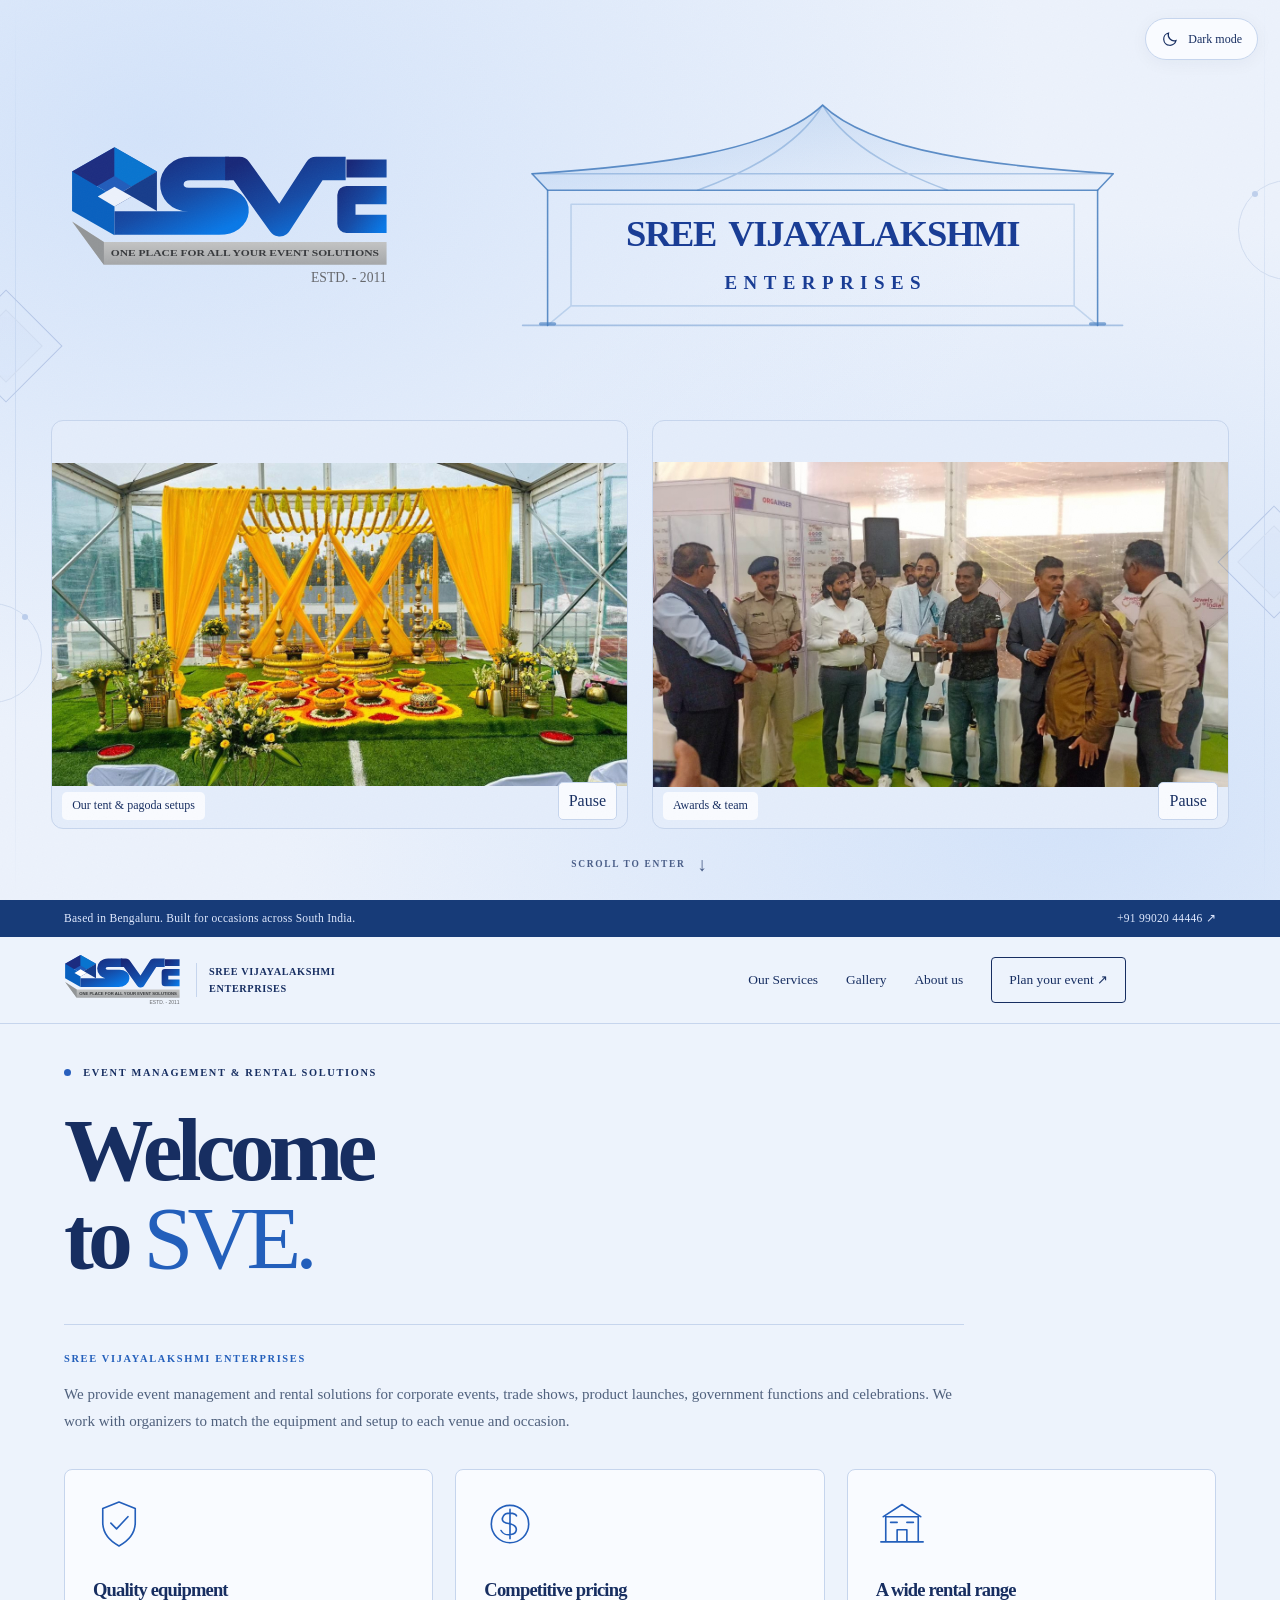
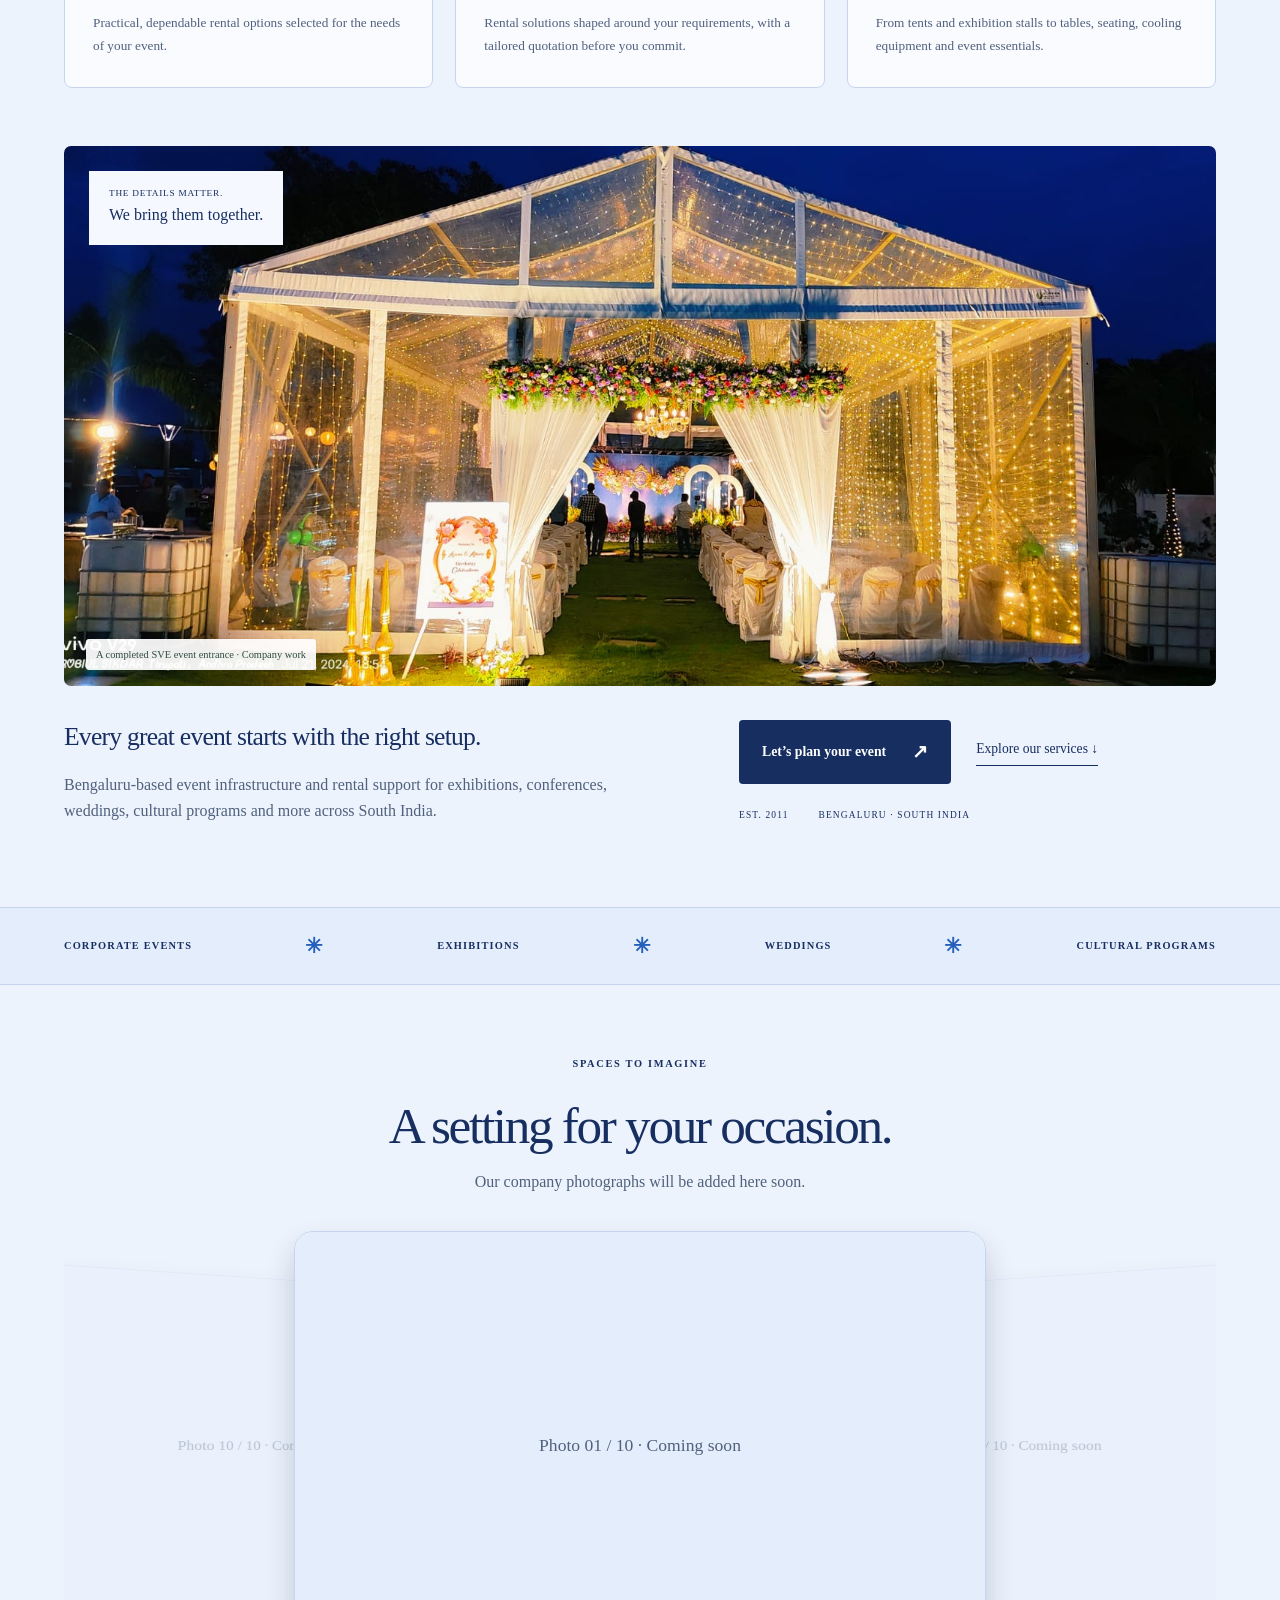
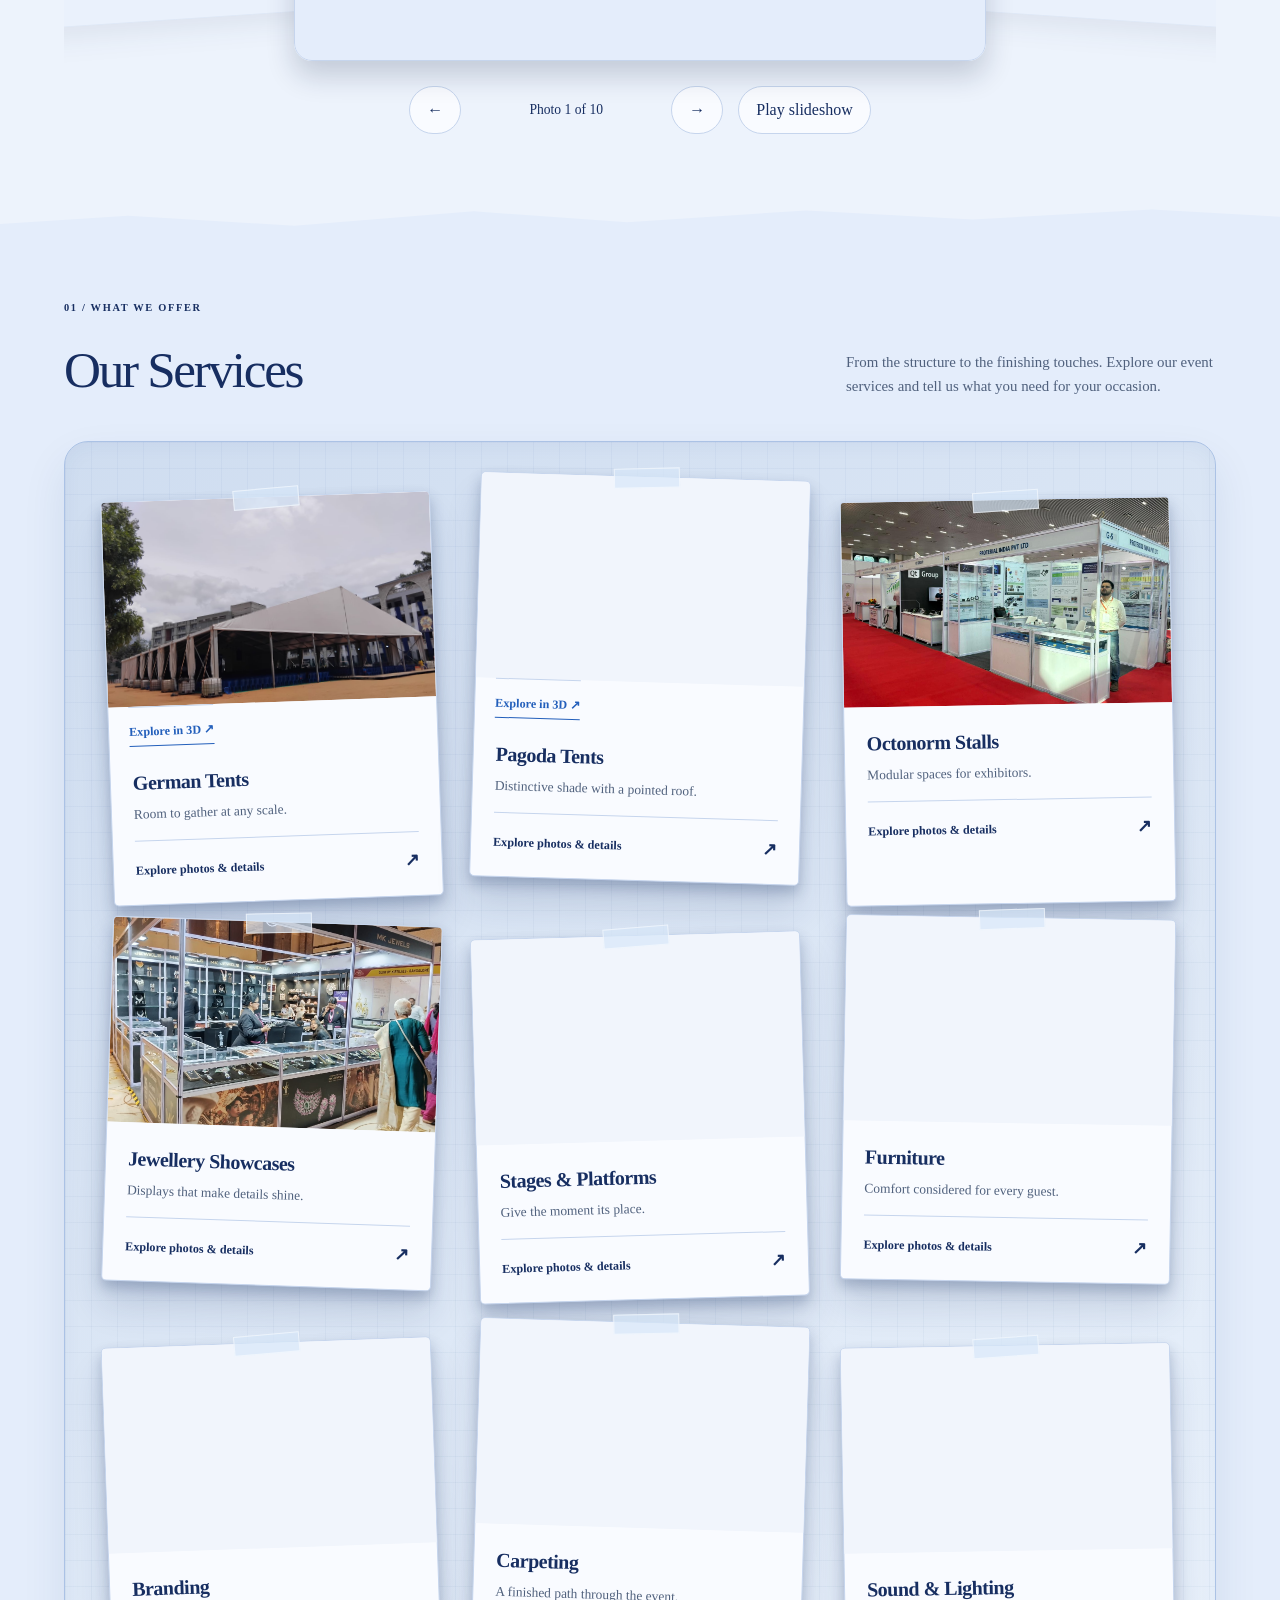
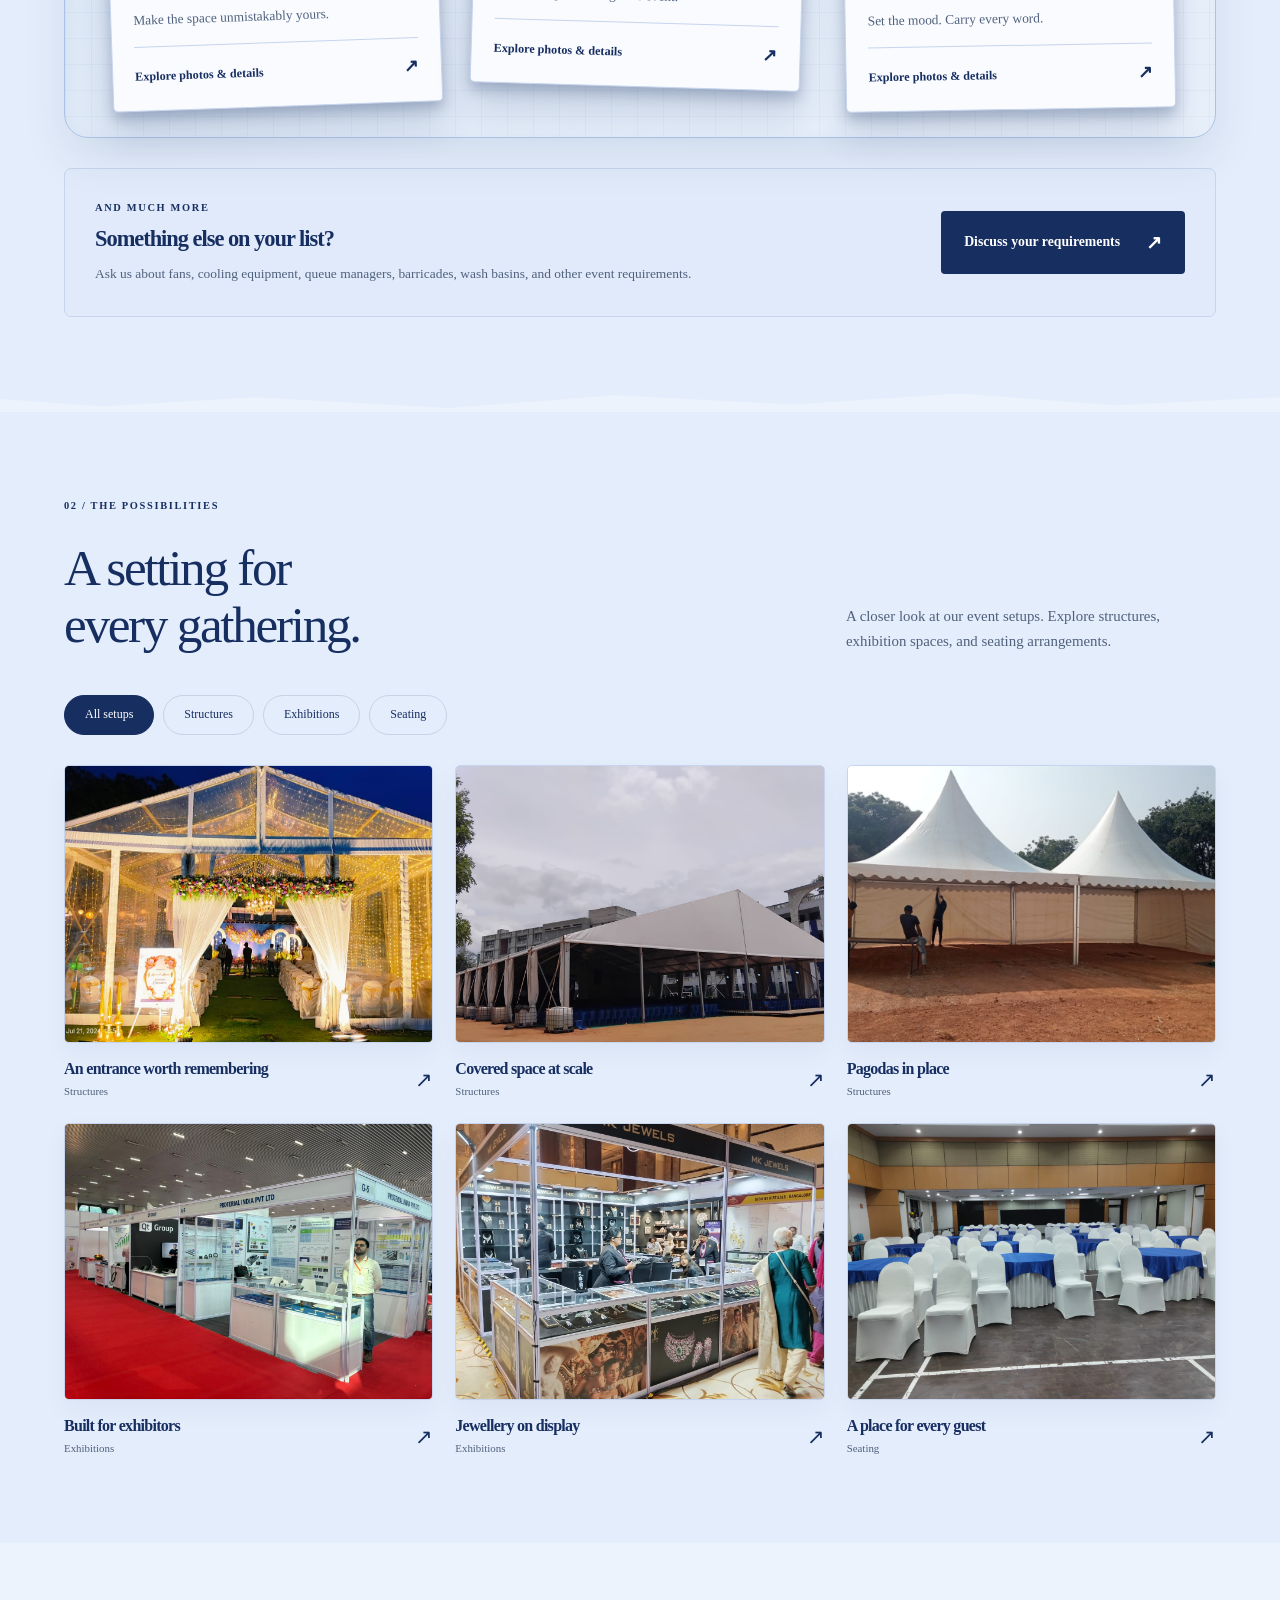
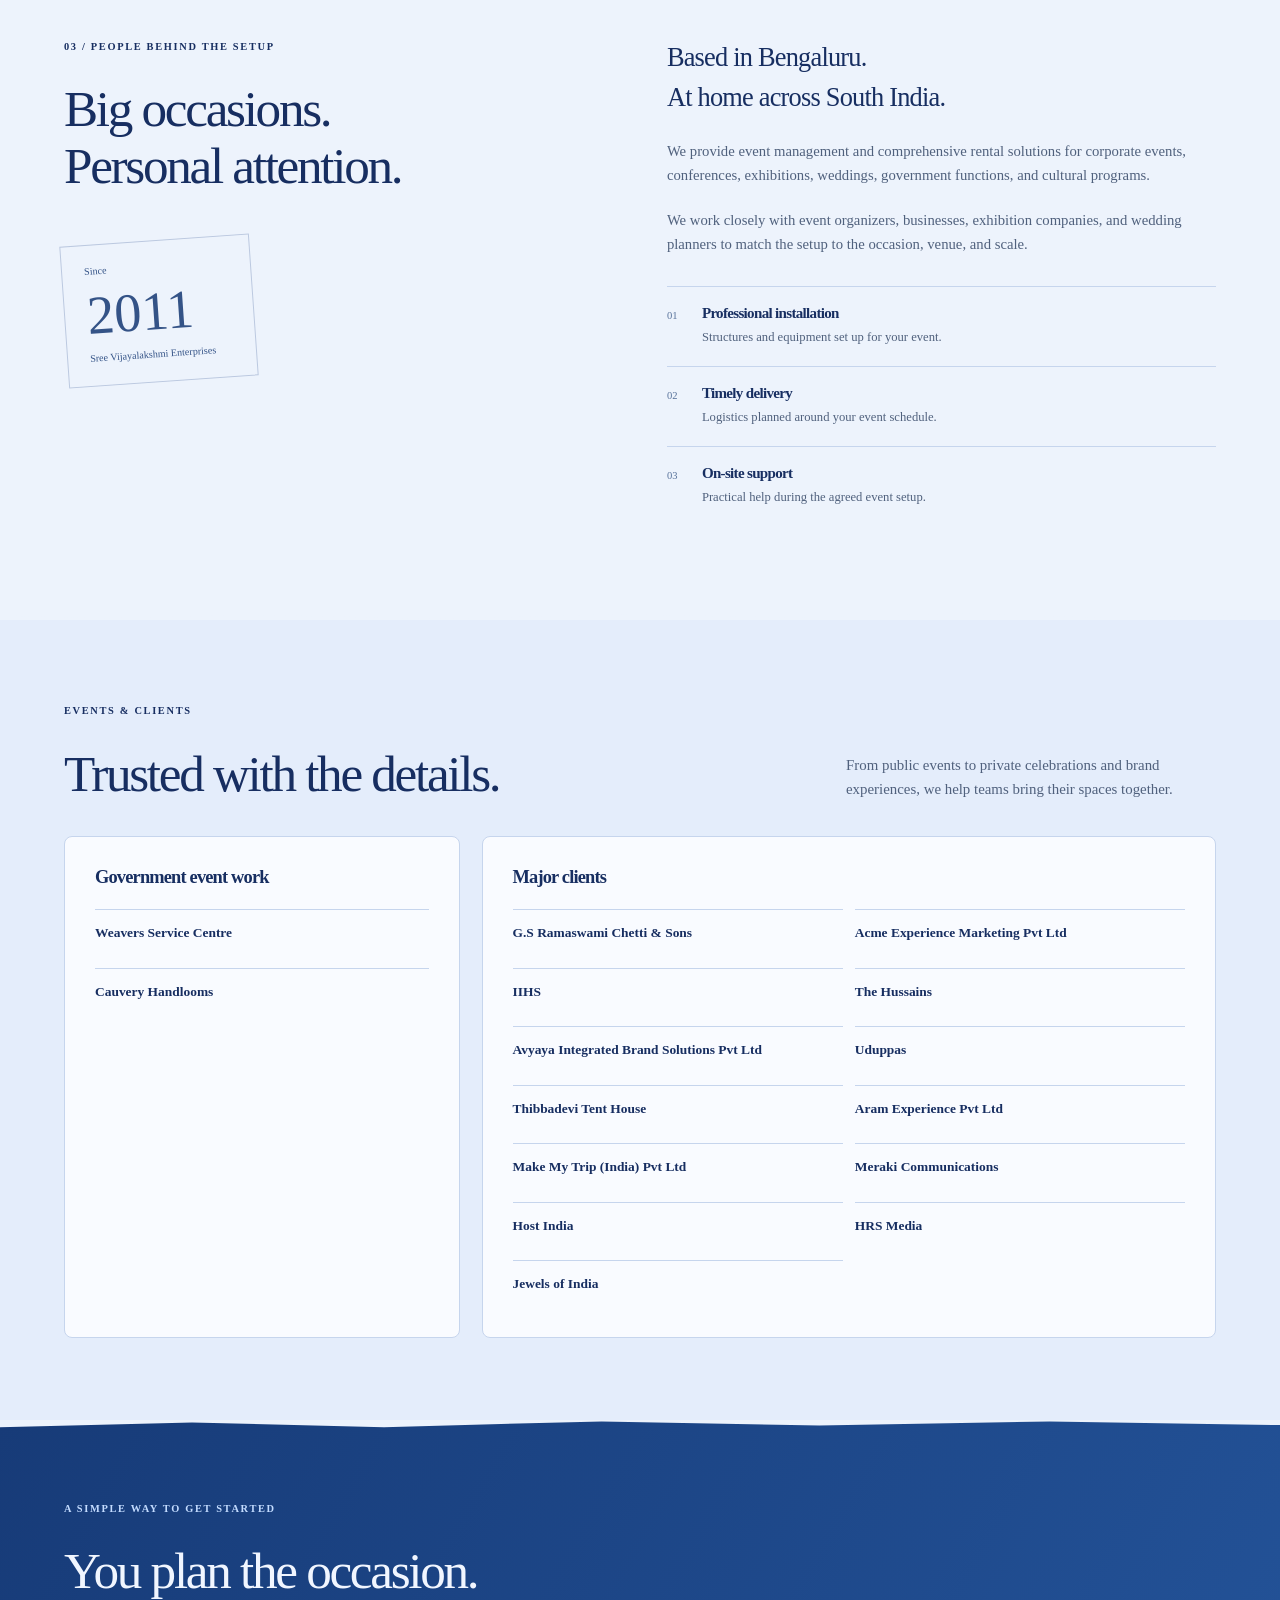
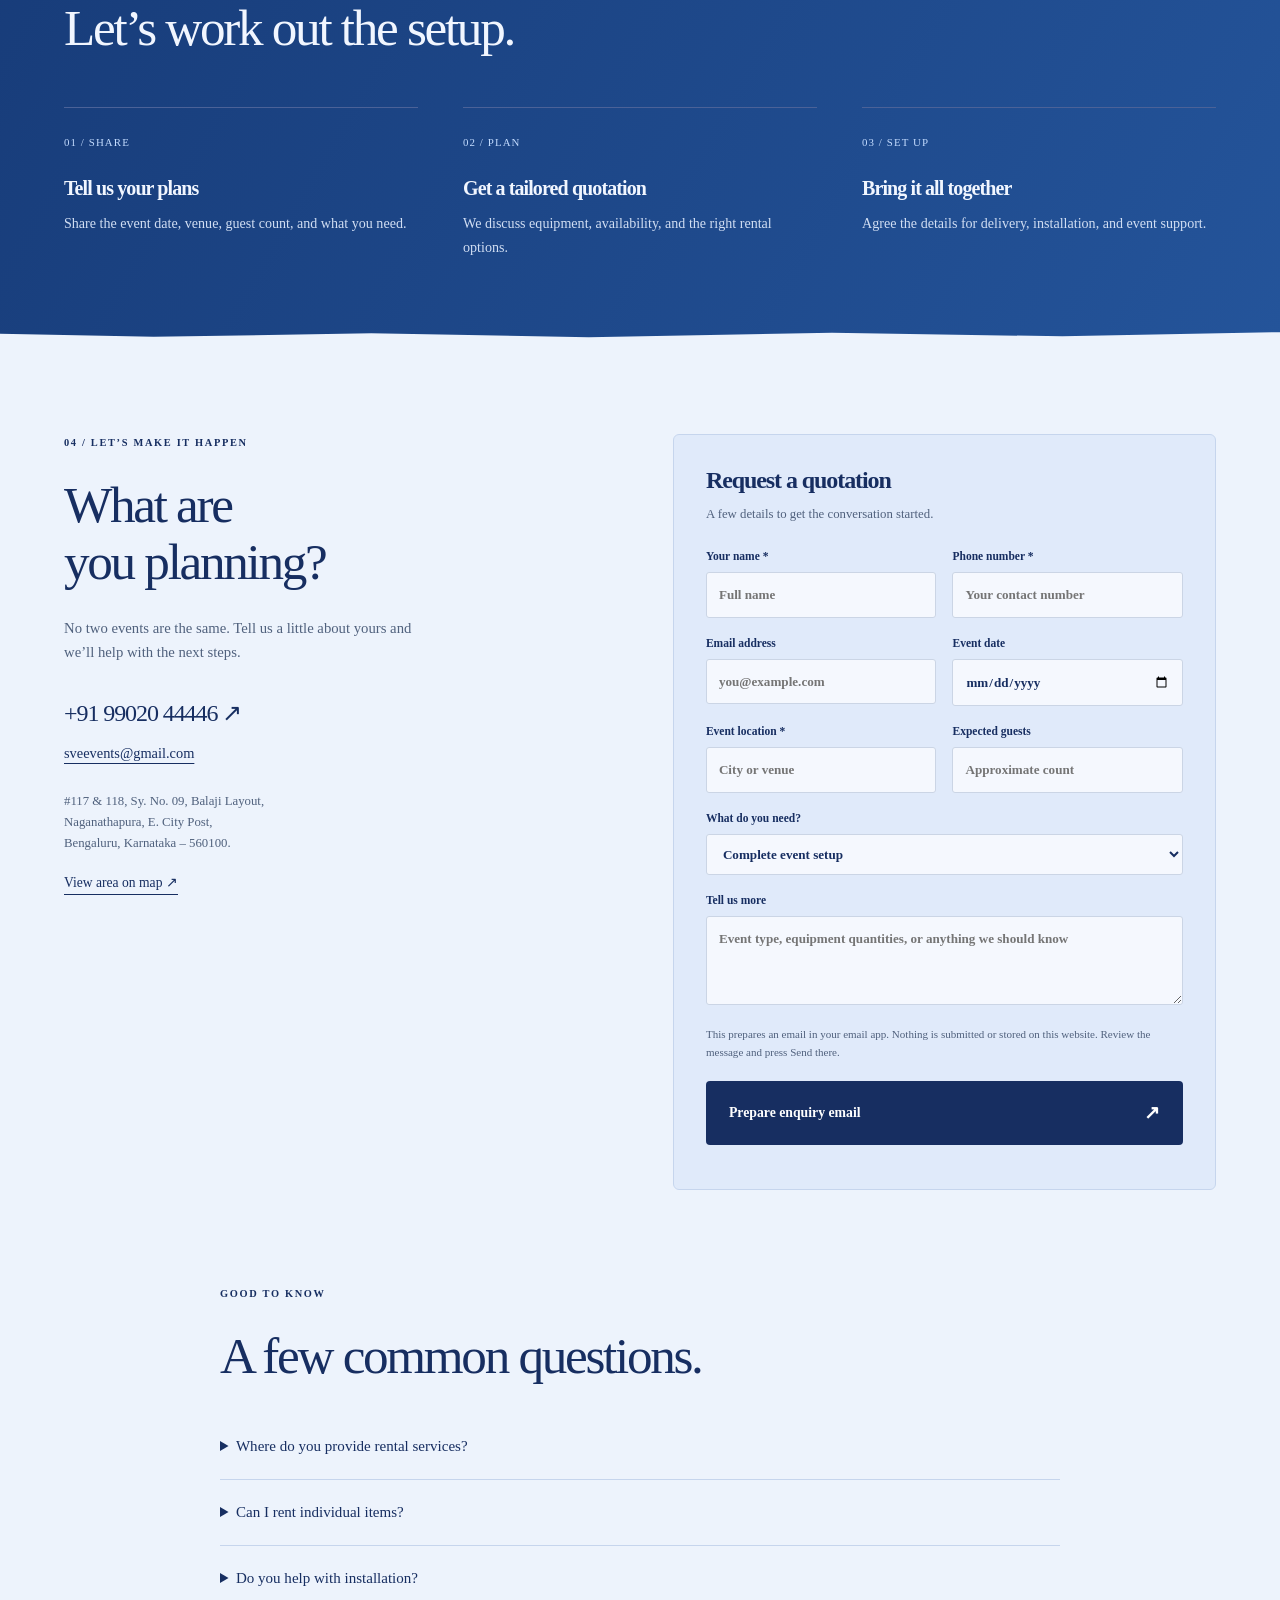
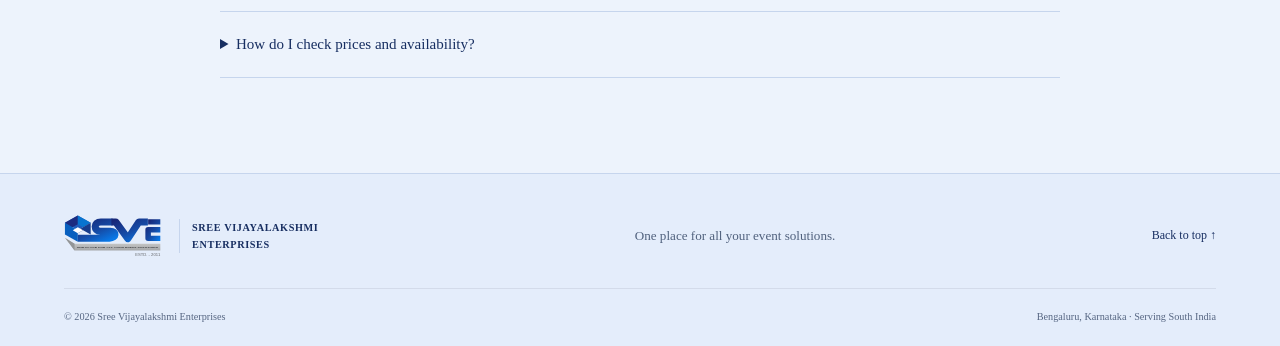
==== commit 50a42189: "Split opening into brand and two company photo slideshows" ====
--- a/index.html
+++ b/index.html
@@ -16,6 +16,8 @@
 <link rel="stylesheet" href="assets/css/experience.css?v=8">
 <link rel="stylesheet" href="assets/css/showcase.css?v=2">
 <script src="assets/js/showcase.js?v=2" defer></script>
+<link rel="stylesheet" href="assets/css/opening-panels.css">
+<script src="assets/js/opening-panels.js" defer></script>
 <script src="assets/js/content.js?v=3" defer></script><script src="assets/js/main.js?v=8" defer></script>
 <script src="assets/js/services.js" defer></script>
 </head>
--- a/assets/css/opening-panels.css
+++ b/assets/css/opening-panels.css
@@ -0,0 +1,10 @@
+.intro-stage{display:grid;grid-template-rows:46% 46% 8%;height:100svh;min-height:650px;padding:12px 4vw 0;overflow:hidden}
+.brand-intro{height:auto;min-height:100svh}.intro-logo{width:min(92vw,1200px);align-self:center}.opening-lockup{padding:0;max-height:100%}.opening-mark{max-height:190px}.brand-pavilion{max-height:250px}
+.intro-stage .entry-cue{position:relative;inset:auto;grid-row:3;justify-self:center;margin:0}
+.opening-panels{width:100%;height:100%;min-height:0;display:grid;grid-template-columns:1fr 1fr;gap:24px;z-index:3}
+.opening-panel{position:relative;min-width:0;min-height:0;background:var(--paper-sheet);border:1px solid var(--line);border-radius:12px;overflow:hidden}
+.opening-panel img{position:absolute;width:100%;height:100%;object-fit:contain;opacity:0;transition:opacity .45s ease}.opening-panel img.active{opacity:1}
+.opening-panel figcaption{position:absolute;bottom:8px;left:10px;background:var(--card);color:var(--ink);padding:4px 10px;border-radius:5px;font-size:.75rem}
+.opening-pause{position:absolute;right:10px;bottom:8px;border:1px solid var(--line);background:var(--card);color:var(--ink);border-radius:5px;padding:5px 10px;z-index:4}
+@media(max-width:580px){.intro-stage{min-height:720px;grid-template-rows:42% 50% 8%;padding-inline:12px}.opening-lockup{gap:8px}.opening-mark{max-height:115px;width:180px}.brand-pavilion{max-width:360px}.opening-panels{gap:10px}.opening-panel figcaption{font-size:.65rem;bottom:38px;left:5px}.opening-pause{font-size:.7rem;right:5px}.brand-pavilion .opening-name{font-size:clamp(14px,4.6vw,24px)}}
+@media(prefers-reduced-motion:reduce){.opening-panel img{transition:none}}
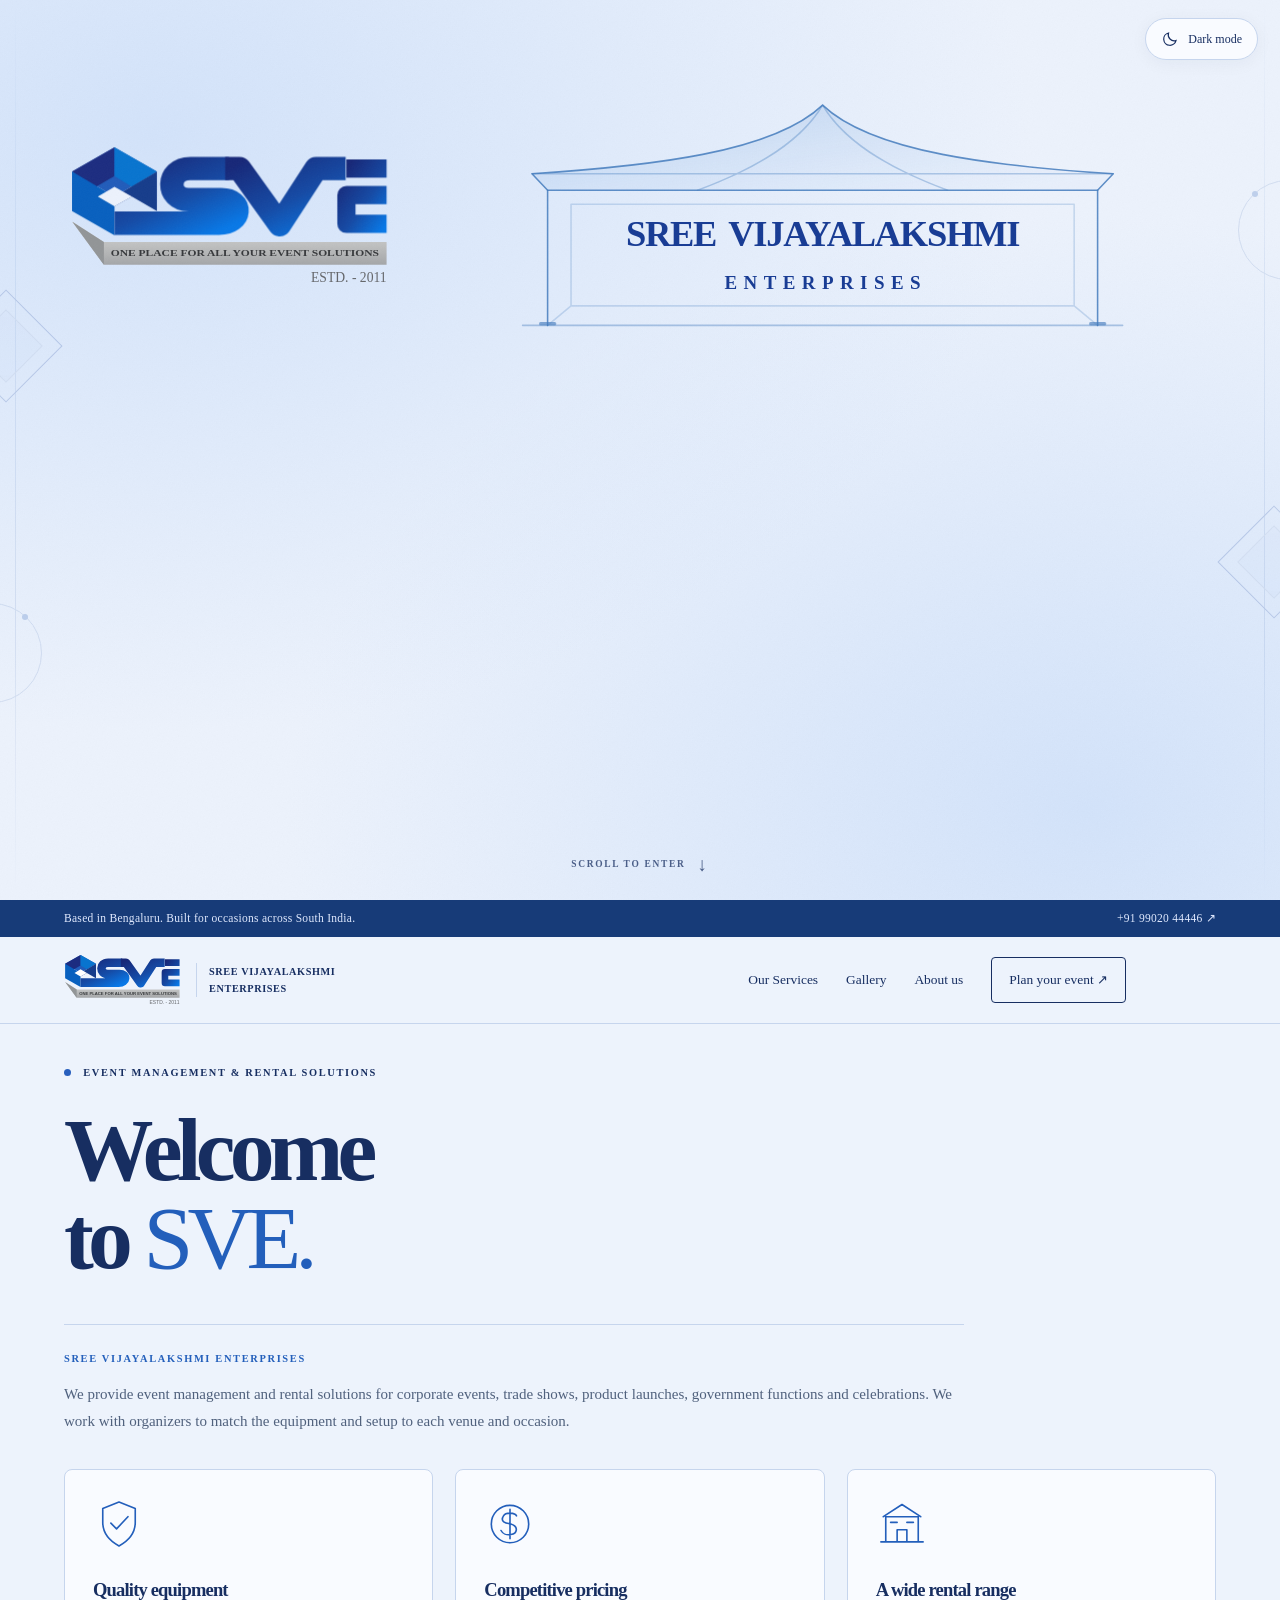
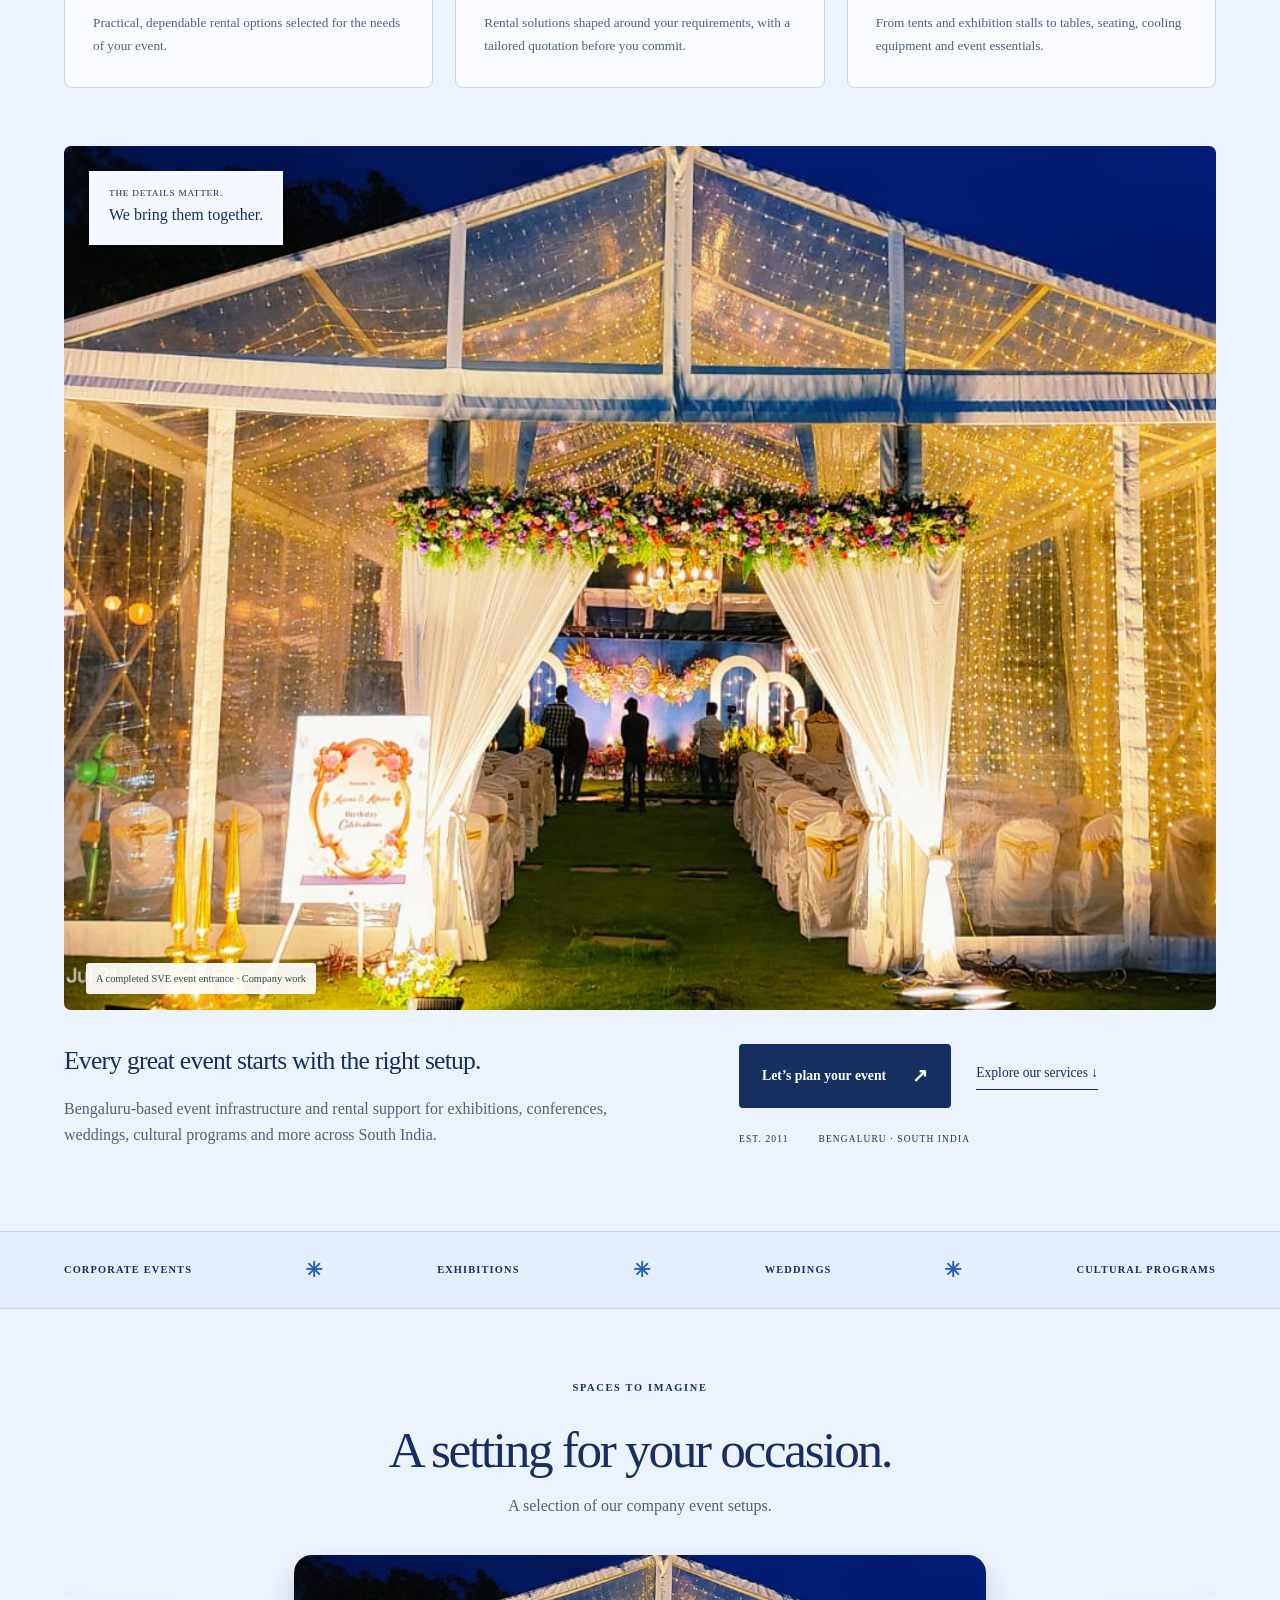
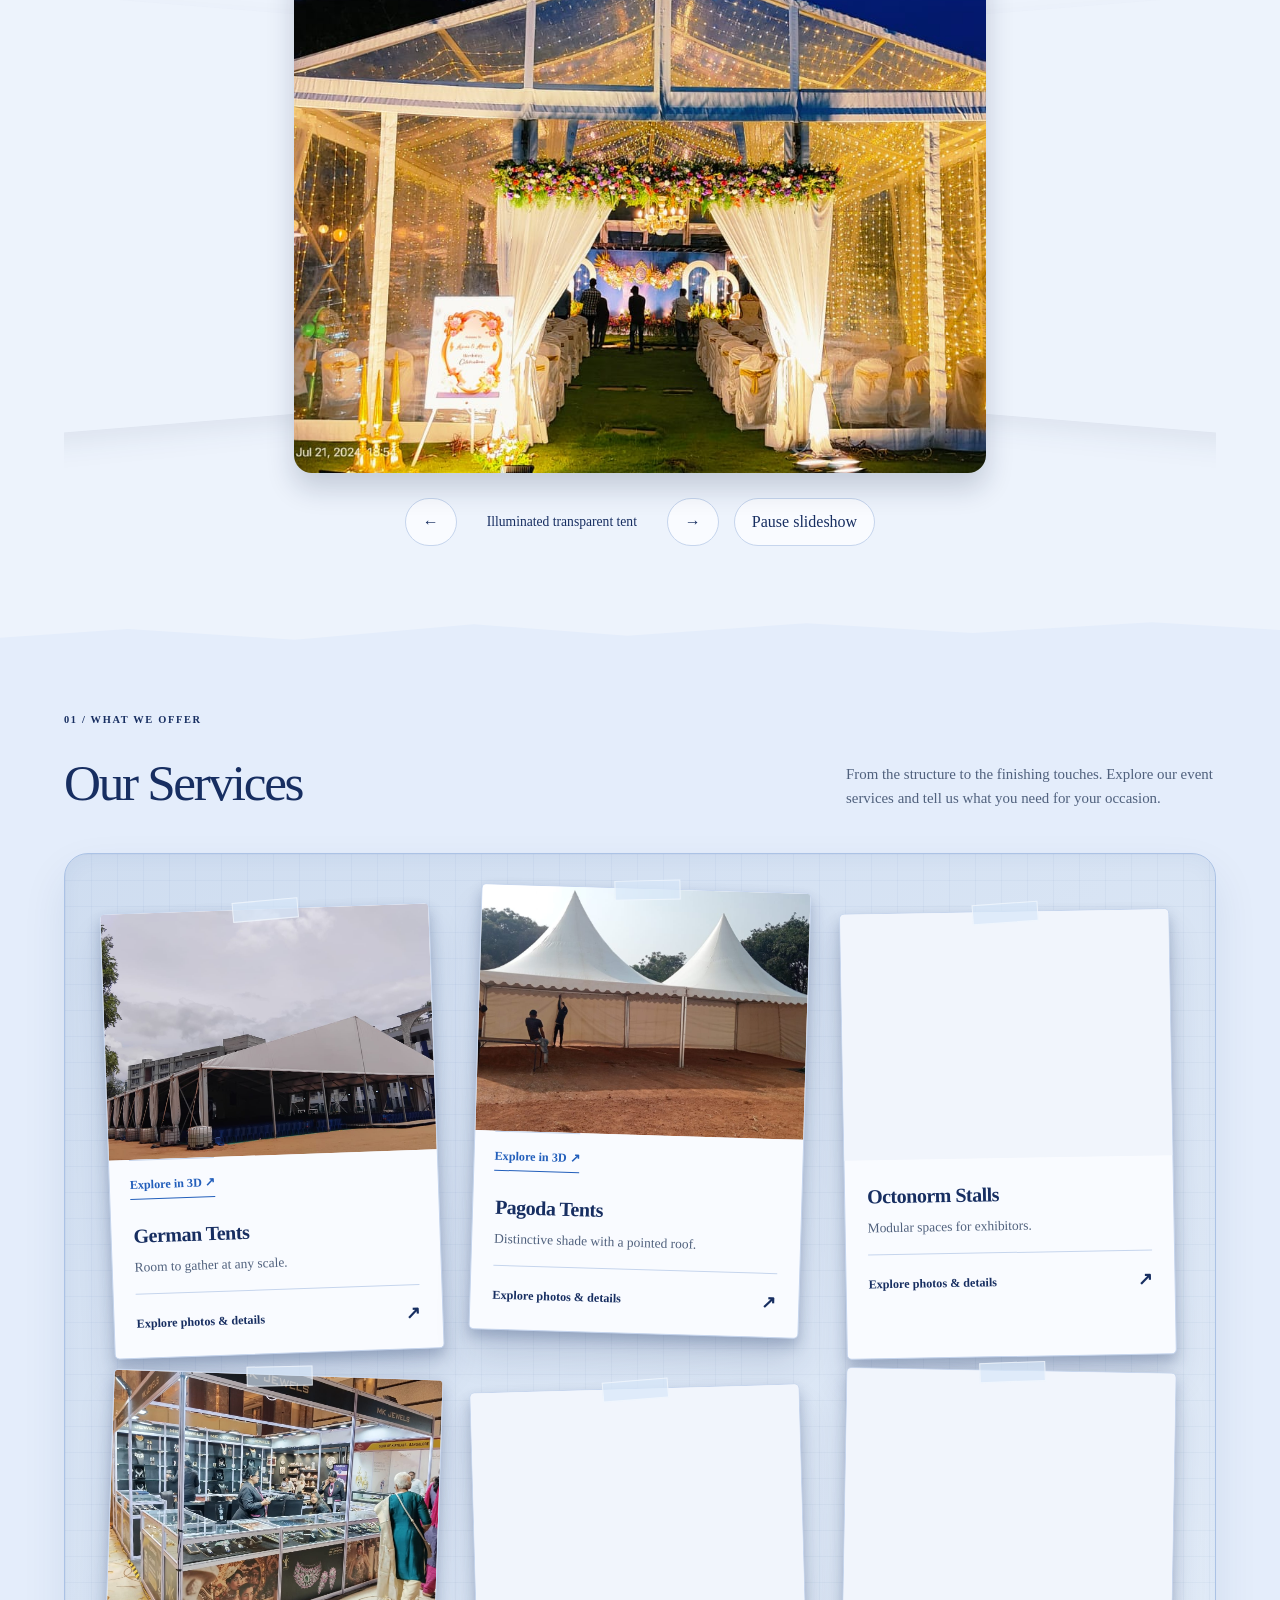
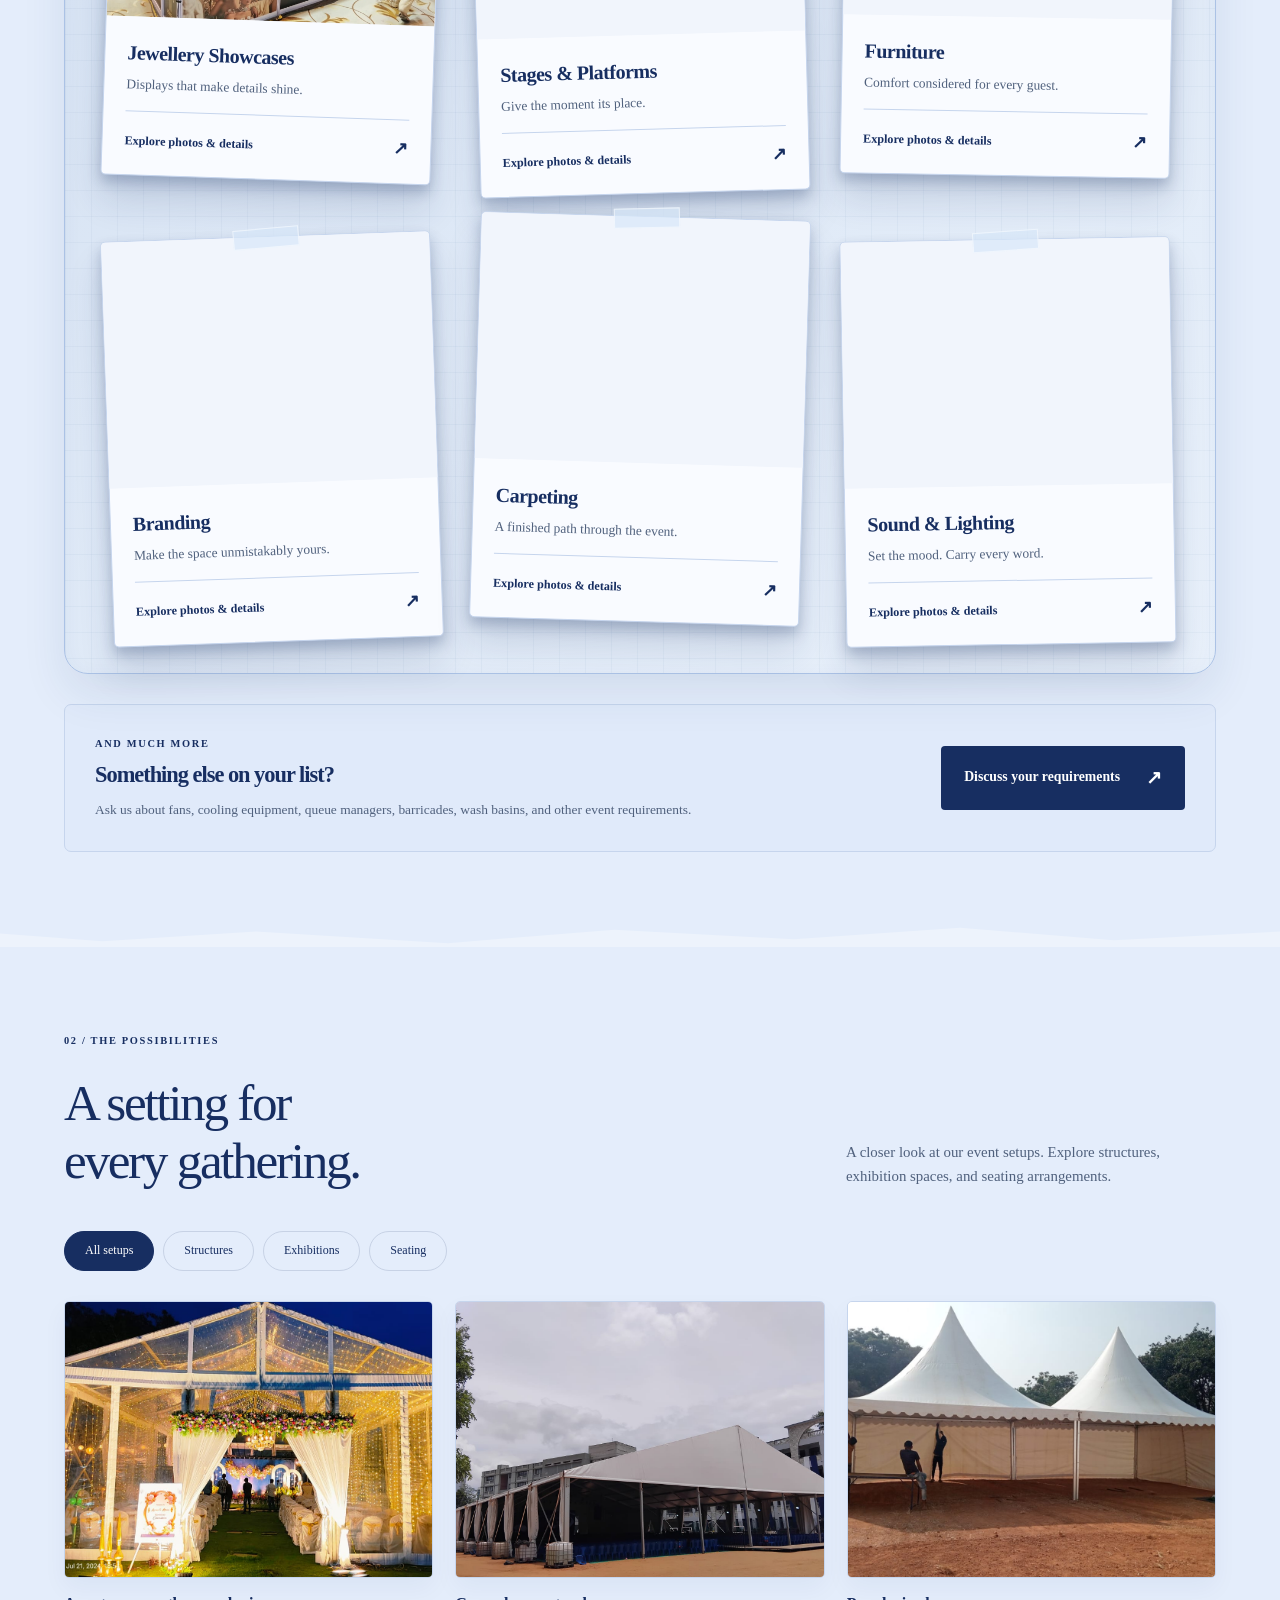
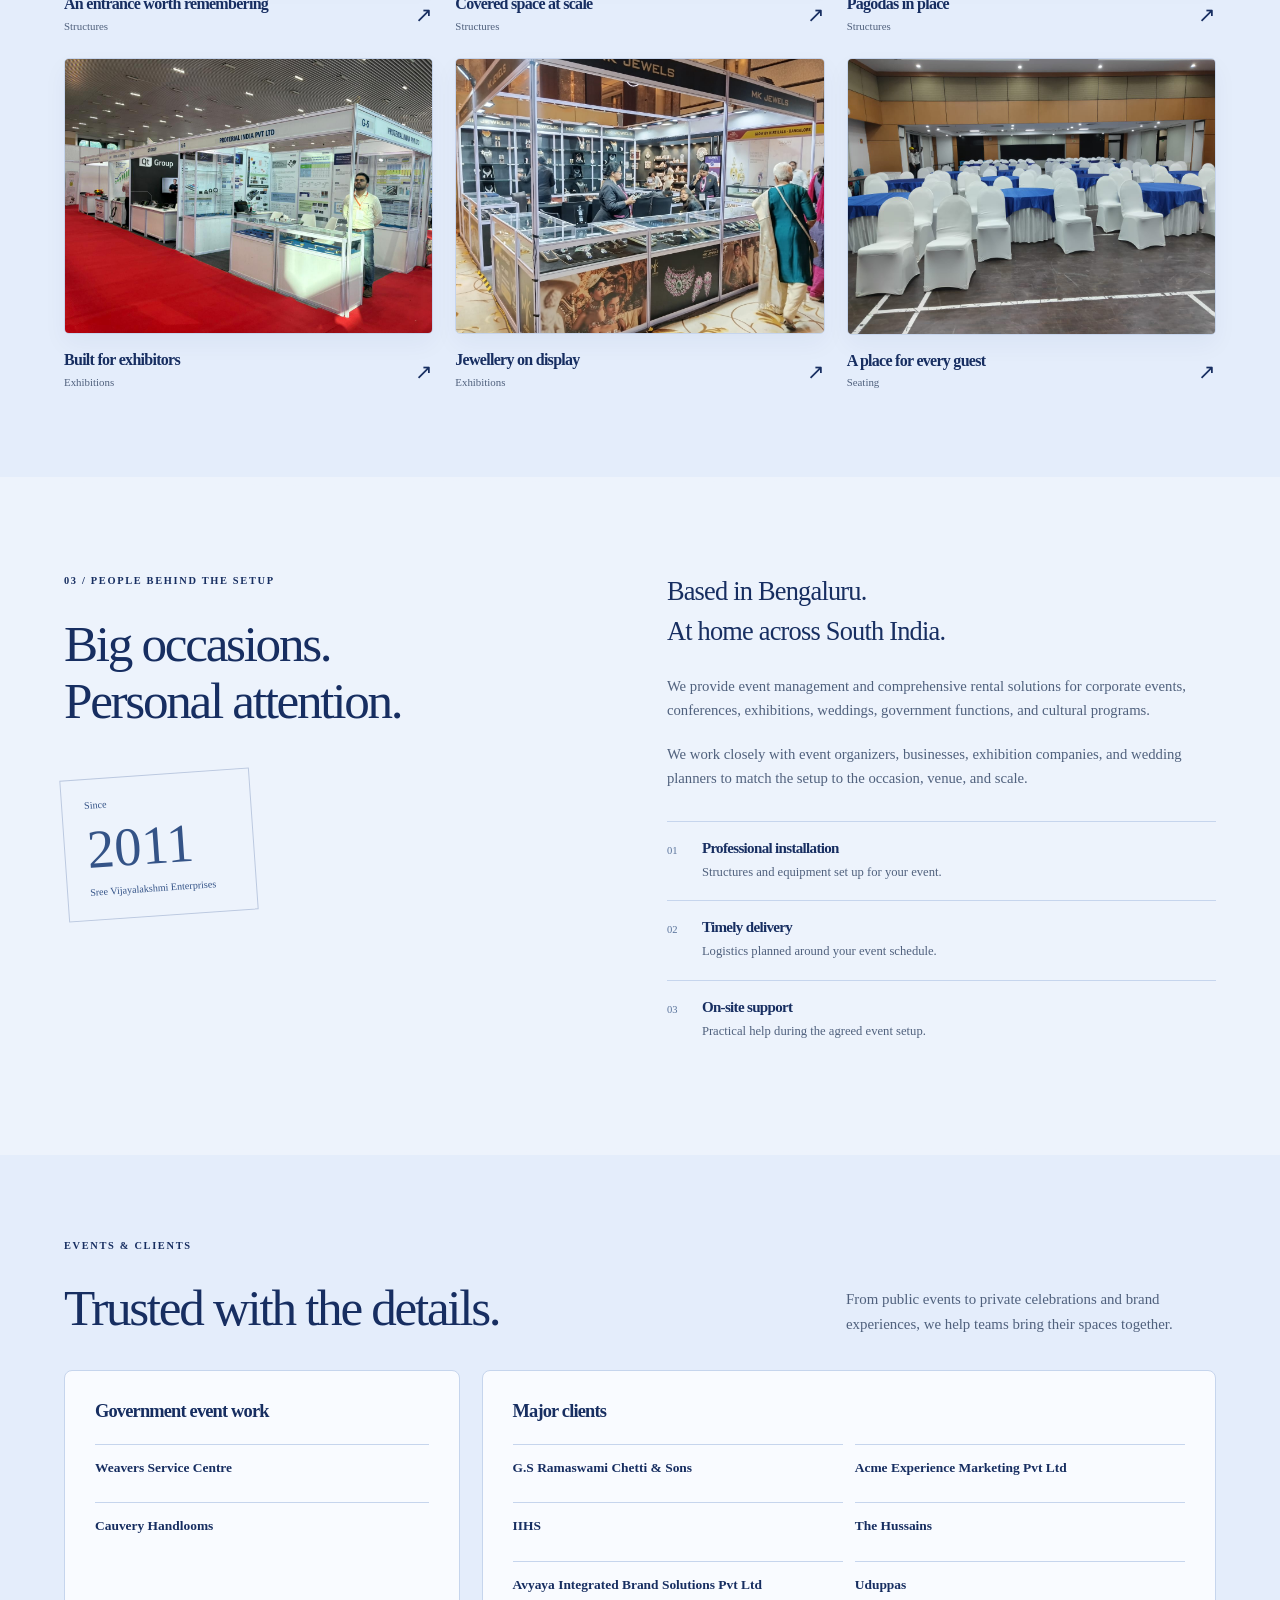
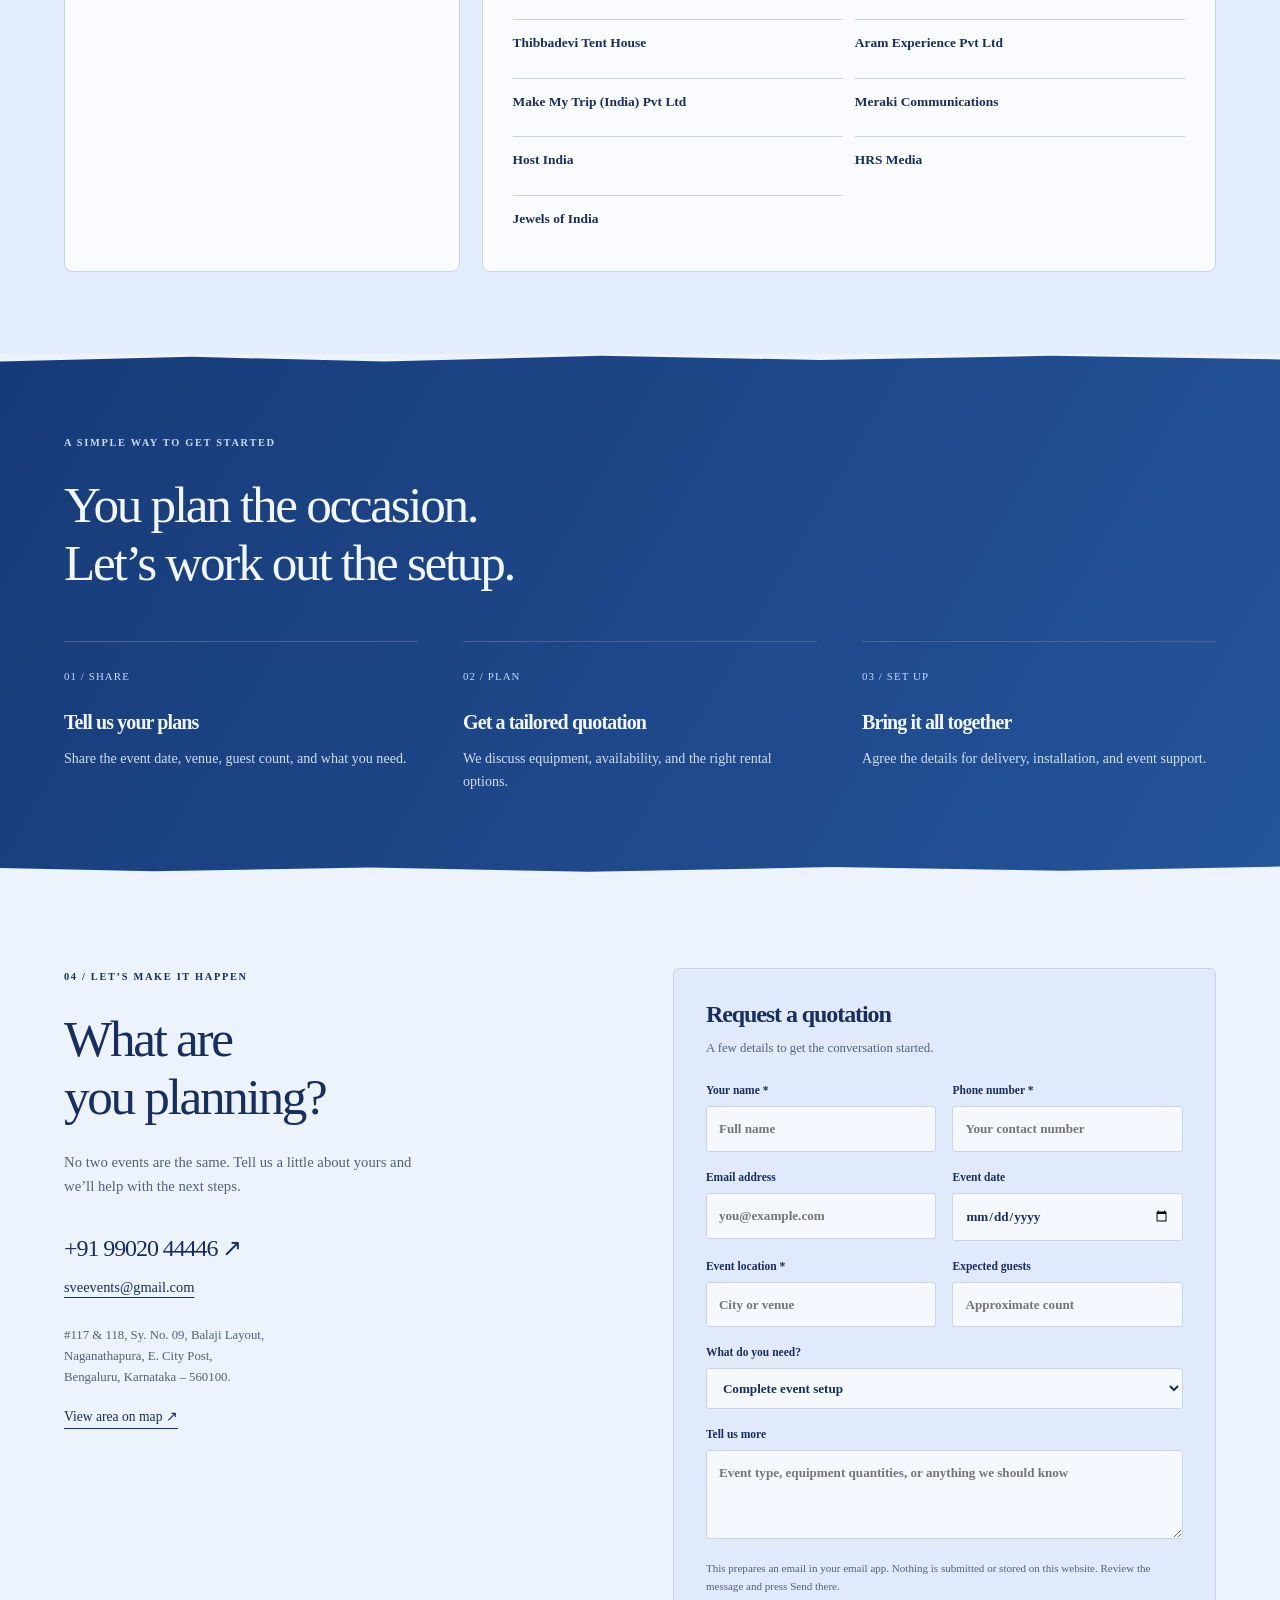
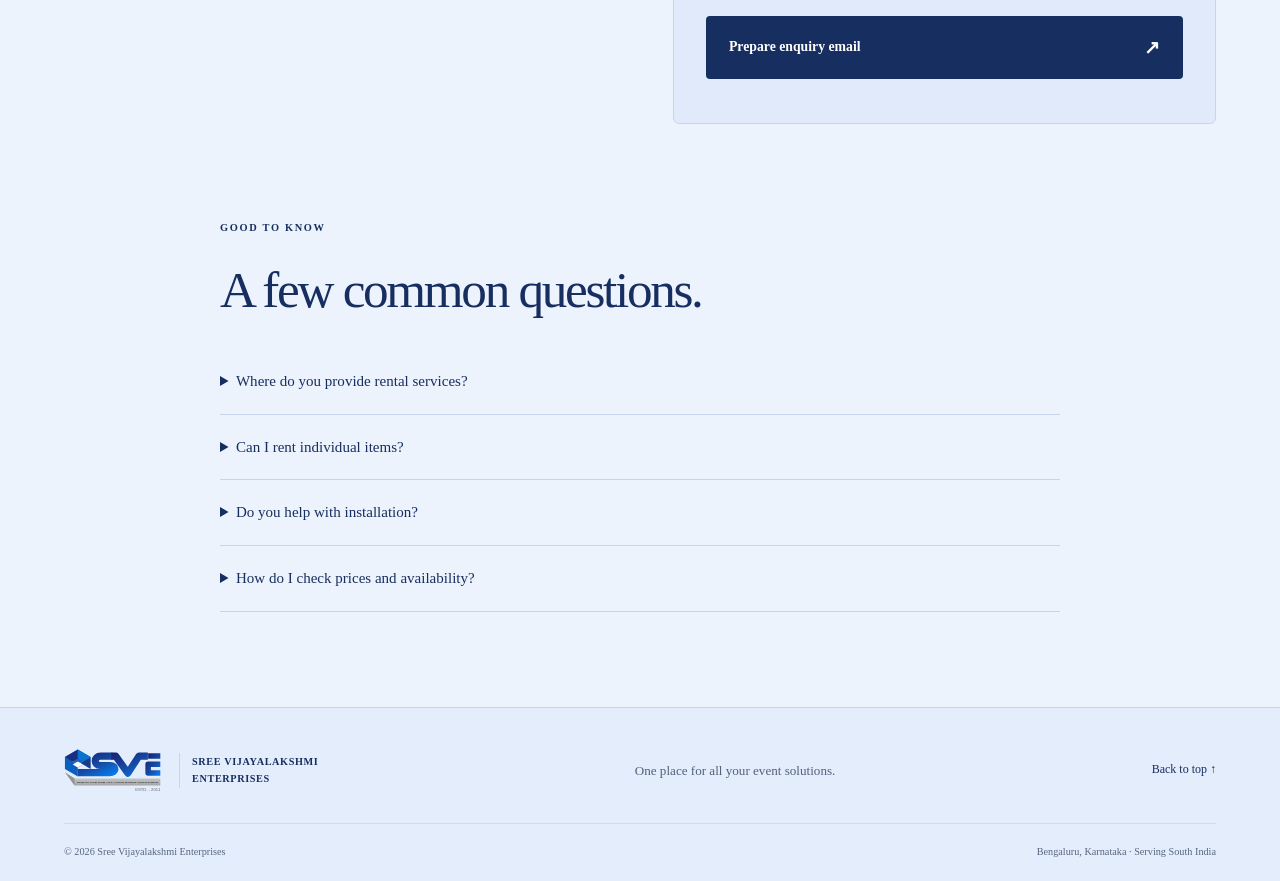
==== commit 760b63c6: "Refresh company galleries and restore animated opening with unified slideshow" ====
--- a/index.html
+++ b/index.html
@@ -5,9 +5,9 @@
 <title>SVE | Event infrastructure & rentals, Bengaluru</title>
 <meta name="description" content="Sree Vijayalakshmi Enterprises: tents, exhibition stalls, furniture and event rental solutions in Bengaluru and across South India. Request a tailored quotation.">
 <meta name="theme-color" content="#ffffff">
-<script src="assets/js/theme.js?v=12"></script>
+<script src="assets/js/theme.js?v=13"></script>
 <link rel="icon" href="assets/images/favicon.svg?v=blue-sve-2" type="image/svg+xml">
-<link rel="stylesheet" href="assets/css/styles.css?v=12">
+<link rel="stylesheet" href="assets/css/styles.css?v=13">
 <link rel="stylesheet" href="assets/css/brand-intro.css?v=3">
 <link rel="stylesheet" href="assets/css/services.css?v=11">
 <link rel="stylesheet" href="assets/css/theme-animation.css">
@@ -15,10 +15,10 @@
 <link rel="stylesheet" href="assets/css/pavilion-intro.css">
 <link rel="stylesheet" href="assets/css/experience.css?v=8">
 <link rel="stylesheet" href="assets/css/showcase.css?v=2">
-<script src="assets/js/showcase.js?v=2" defer></script>
-<link rel="stylesheet" href="assets/css/opening-panels.css">
-<script src="assets/js/opening-panels.js" defer></script>
-<script src="assets/js/content.js?v=3" defer></script><script src="assets/js/main.js?v=8" defer></script>
+<script src="assets/js/showcase.js?v=3" defer></script>
+<link rel="stylesheet" href="assets/css/opening-panels.css?v=2">
+<script src="assets/js/opening-panels.js?v=2" defer></script>
+<script src="assets/js/content.js?v=4" defer></script><script src="assets/js/main.js?v=8" defer></script>
 <script src="assets/js/services.js" defer></script>
 </head>
 <body>
--- a/assets/css/styles.css
+++ b/assets/css/styles.css
@@ -9,3 +9,10 @@
 /* Site-wide typography. */
 html body,html body *{font-family:"Times New Roman",Times,serif!important}
 html body .name-word-3{font-weight:900!important}
+
+/* Consistent 4:3 frames for photographs; brand artwork retains its proportions. */
+html body .service-photo,html body .gallery-card button,html body .detail-photo a,html body .detail-cover,html body #overview .hero-visual{aspect-ratio:4/3;min-height:0}
+html body .gallery-card img,html body .detail-photo img{aspect-ratio:4/3;object-fit:cover}
+html body .showcase-ring{height:auto;aspect-ratio:20/9}
+html body .showcase-photo{aspect-ratio:4/3;bottom:auto;height:auto}
+@media(max-width:540px){html body .showcase-ring{aspect-ratio:100/57}}
--- a/assets/css/opening-panels.css
+++ b/assets/css/opening-panels.css
@@ -1,10 +1,12 @@
-.intro-stage{display:grid;grid-template-rows:46% 46% 8%;height:100svh;min-height:650px;padding:12px 4vw 0;overflow:hidden}
-.brand-intro{height:auto;min-height:100svh}.intro-logo{width:min(92vw,1200px);align-self:center}.opening-lockup{padding:0;max-height:100%}.opening-mark{max-height:190px}.brand-pavilion{max-height:250px}
-.intro-stage .entry-cue{position:relative;inset:auto;grid-row:3;justify-self:center;margin:0}
-.opening-panels{width:100%;height:100%;min-height:0;display:grid;grid-template-columns:1fr 1fr;gap:24px;z-index:3}
-.opening-panel{position:relative;min-width:0;min-height:0;background:var(--paper-sheet);border:1px solid var(--line);border-radius:12px;overflow:hidden}
-.opening-panel img{position:absolute;width:100%;height:100%;object-fit:contain;opacity:0;transition:opacity .45s ease}.opening-panel img.active{opacity:1}
-.opening-panel figcaption{position:absolute;bottom:8px;left:10px;background:var(--card);color:var(--ink);padding:4px 10px;border-radius:5px;font-size:.75rem}
-.opening-pause{position:absolute;right:10px;bottom:8px;border:1px solid var(--line);background:var(--card);color:var(--ink);border-radius:5px;padding:5px 10px;z-index:4}
-@media(max-width:580px){.intro-stage{min-height:720px;grid-template-rows:42% 50% 8%;padding-inline:12px}.opening-lockup{gap:8px}.opening-mark{max-height:115px;width:180px}.brand-pavilion{max-width:360px}.opening-panels{gap:10px}.opening-panel figcaption{font-size:.65rem;bottom:38px;left:5px}.opening-pause{font-size:.7rem;right:5px}.brand-pavilion .opening-name{font-size:clamp(14px,4.6vw,24px)}}
-@media(prefers-reduced-motion:reduce){.opening-panel img{transition:none}}
+.intro-stage{display:grid;grid-template-rows:46% 46% 8%;height:100svh;min-height:650px;padding:12px 4vw 0;overflow:hidden}
+.brand-intro{height:auto;min-height:100svh}.intro-logo{width:min(92vw,1200px);align-self:center}.opening-lockup{padding:0;max-height:100%}.opening-mark{max-height:190px}.brand-pavilion{max-height:250px}
+.intro-stage .entry-cue{position:relative;inset:auto;grid-row:3;justify-self:center;margin:0}
+.opening-panels{width:100%;height:100%;min-height:0;display:grid;grid-template-columns:1fr 1fr;gap:24px;z-index:3}
+.opening-panel{position:relative;min-width:0;min-height:0;background:var(--paper-sheet);border:1px solid var(--line);border-radius:12px;overflow:hidden}
+.opening-panel img{position:absolute;width:100%;height:100%;object-fit:contain;opacity:0;transition:opacity .45s ease}.opening-panel img.active{opacity:1}
+.opening-panel figcaption{position:absolute;bottom:8px;left:10px;background:var(--card);color:var(--ink);padding:4px 10px;border-radius:5px;font-size:.75rem}
+.opening-pause{position:absolute;right:10px;bottom:8px;border:1px solid var(--line);background:var(--card);color:var(--ink);border-radius:5px;padding:5px 10px;z-index:4}
+@media(max-width:580px){.intro-stage{min-height:720px;grid-template-rows:42% 50% 8%;padding-inline:12px}.opening-lockup{gap:8px}.opening-mark{max-height:115px;width:180px}.brand-pavilion{max-width:360px}.opening-panels{gap:10px}.opening-panel figcaption{font-size:.65rem;bottom:38px;left:5px}.opening-pause{font-size:.7rem;right:5px}.brand-pavilion .opening-name{font-size:clamp(14px,4.6vw,24px)}}
+@media(prefers-reduced-motion:reduce){.opening-panel img{transition:none}}
+
+.opening-panels{display:flex;justify-content:center;opacity:0;transition:opacity .6s ease}.opening-panels.ready{opacity:1}.opening-panel{height:100%;aspect-ratio:4/3;max-width:100%}.opening-panel img{object-fit:contain}
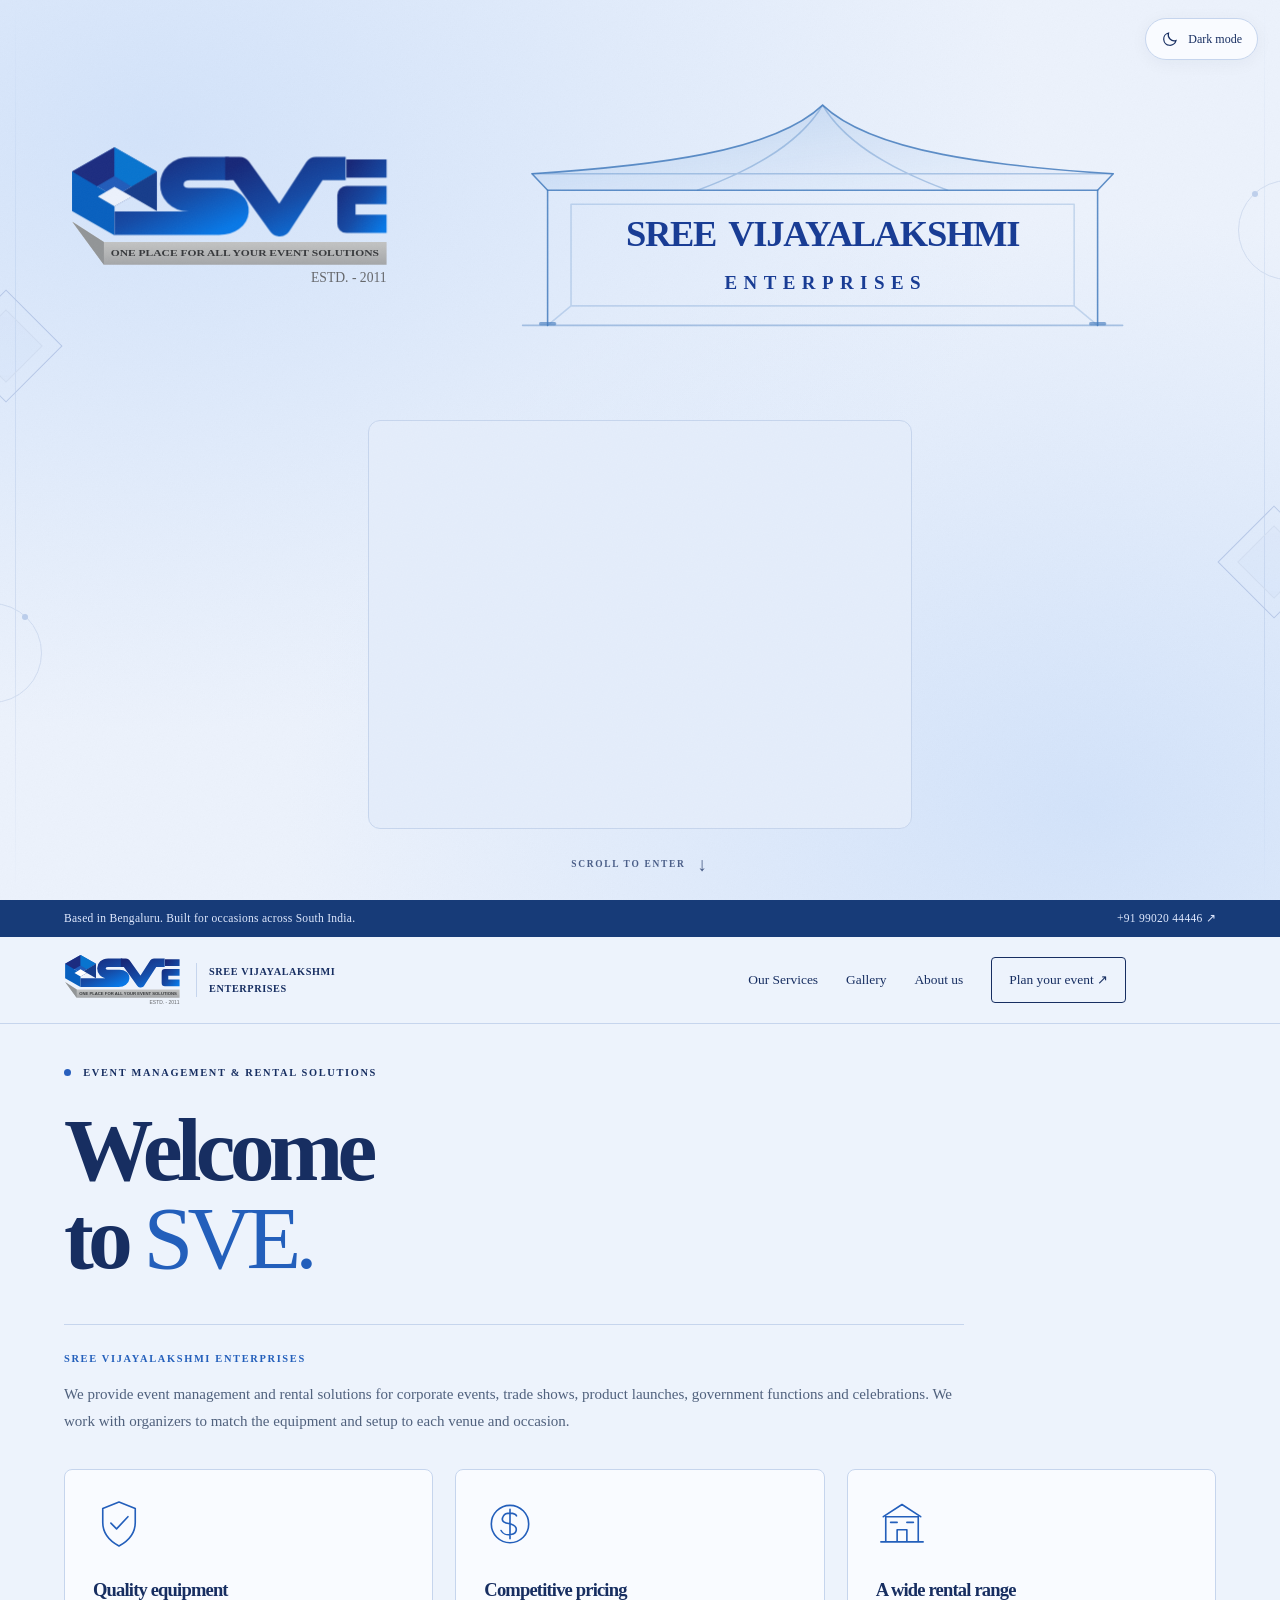
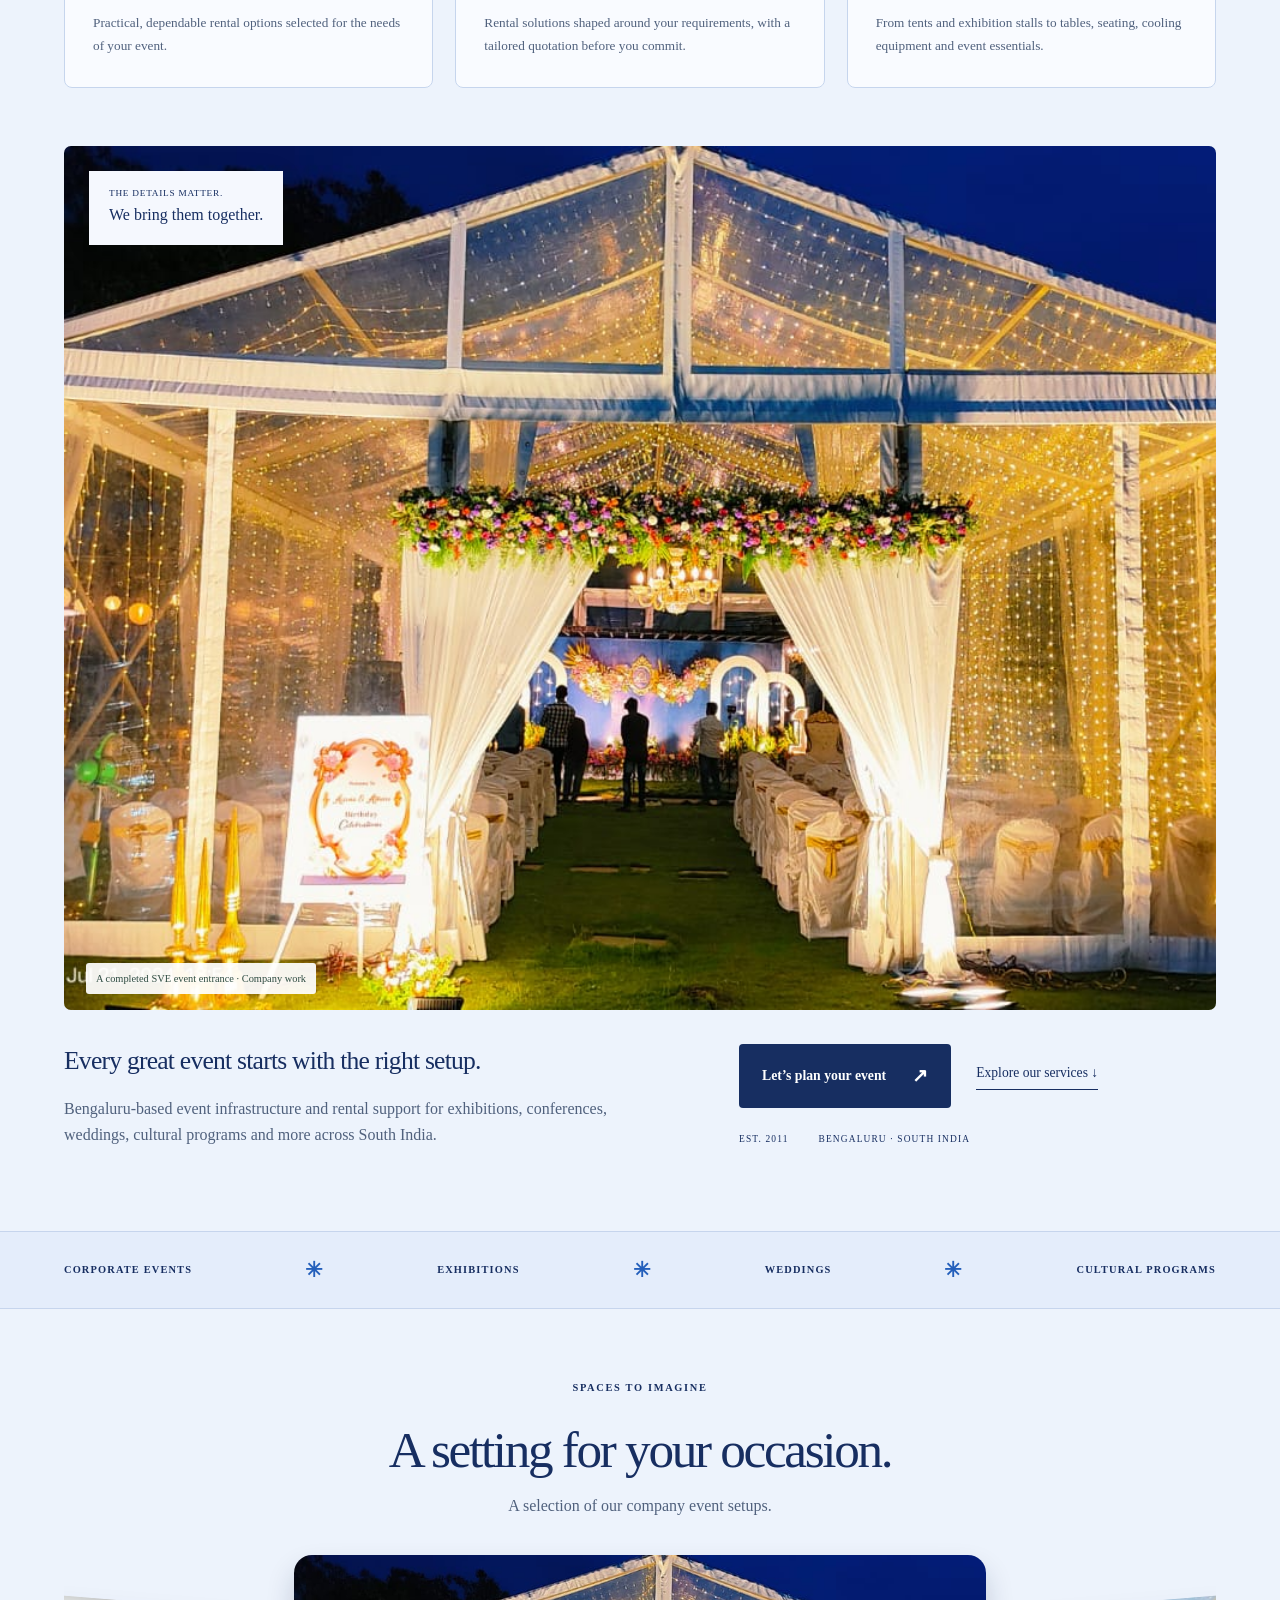
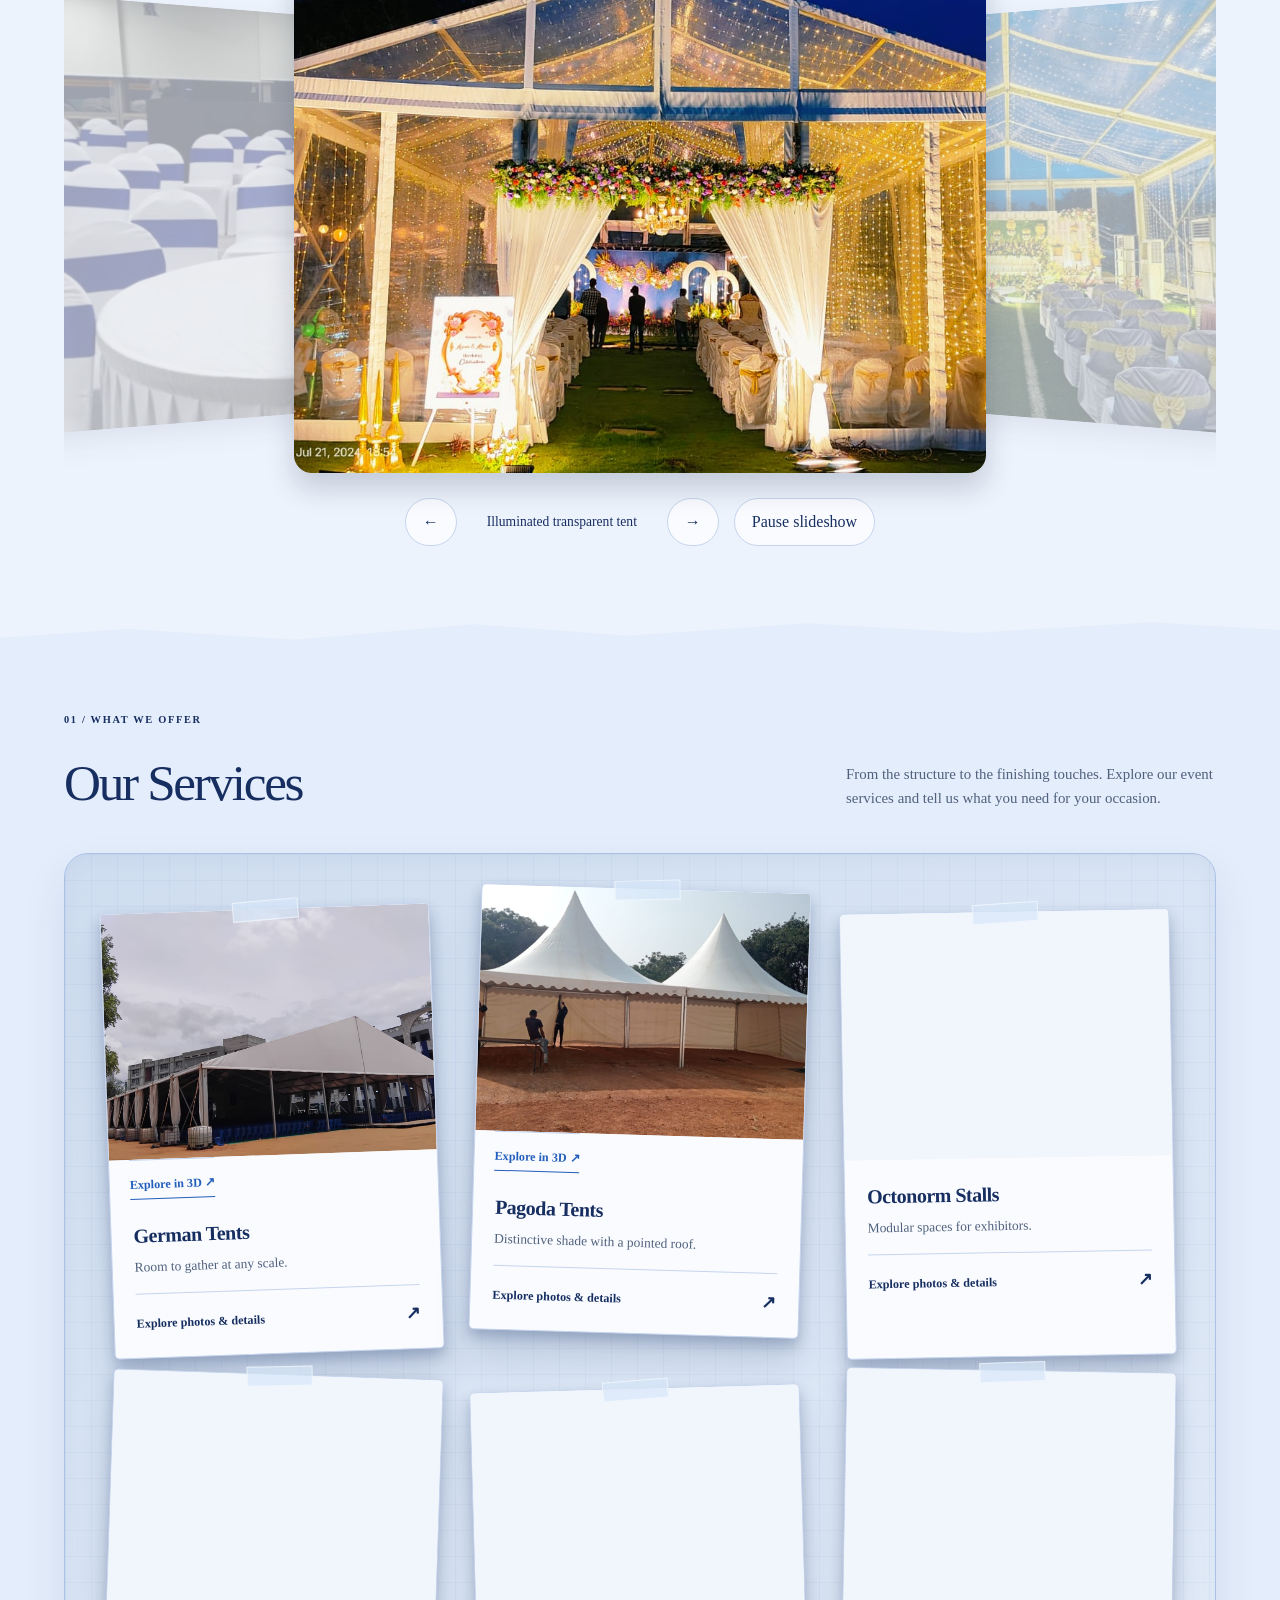
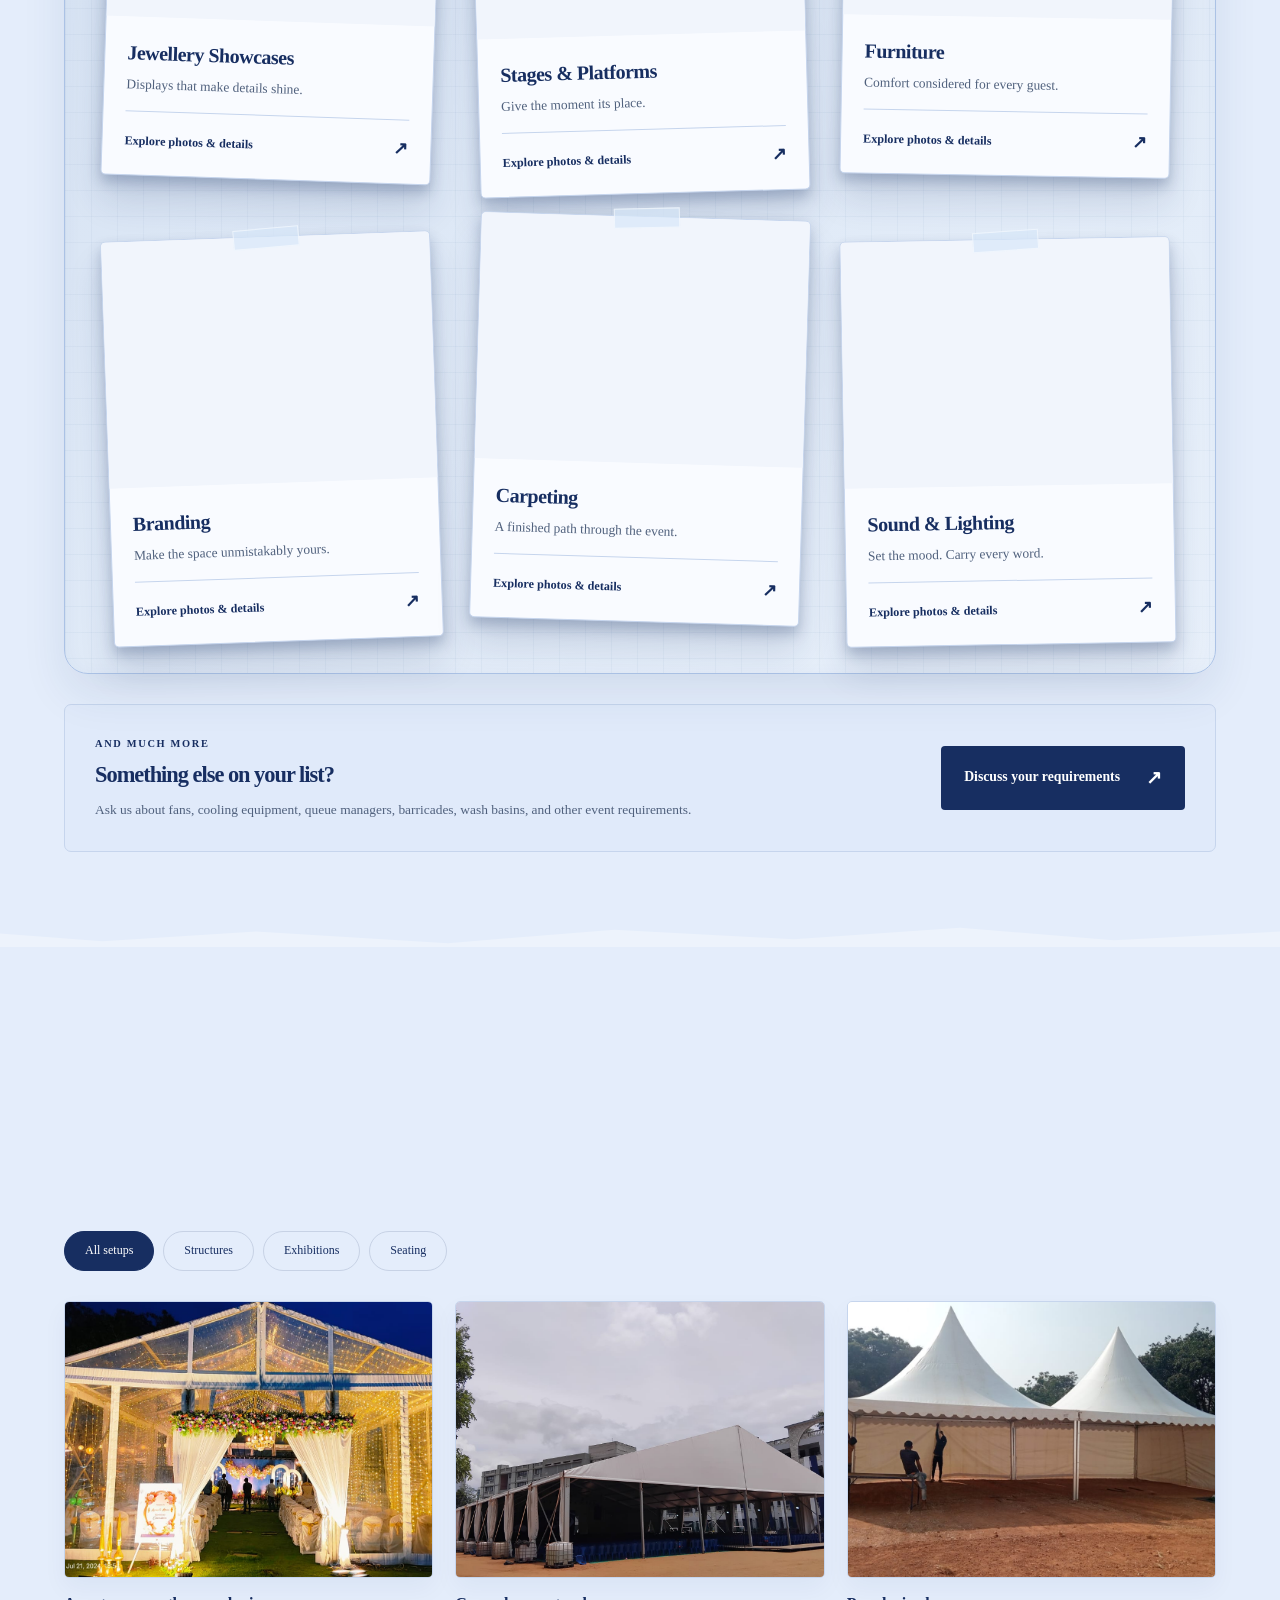
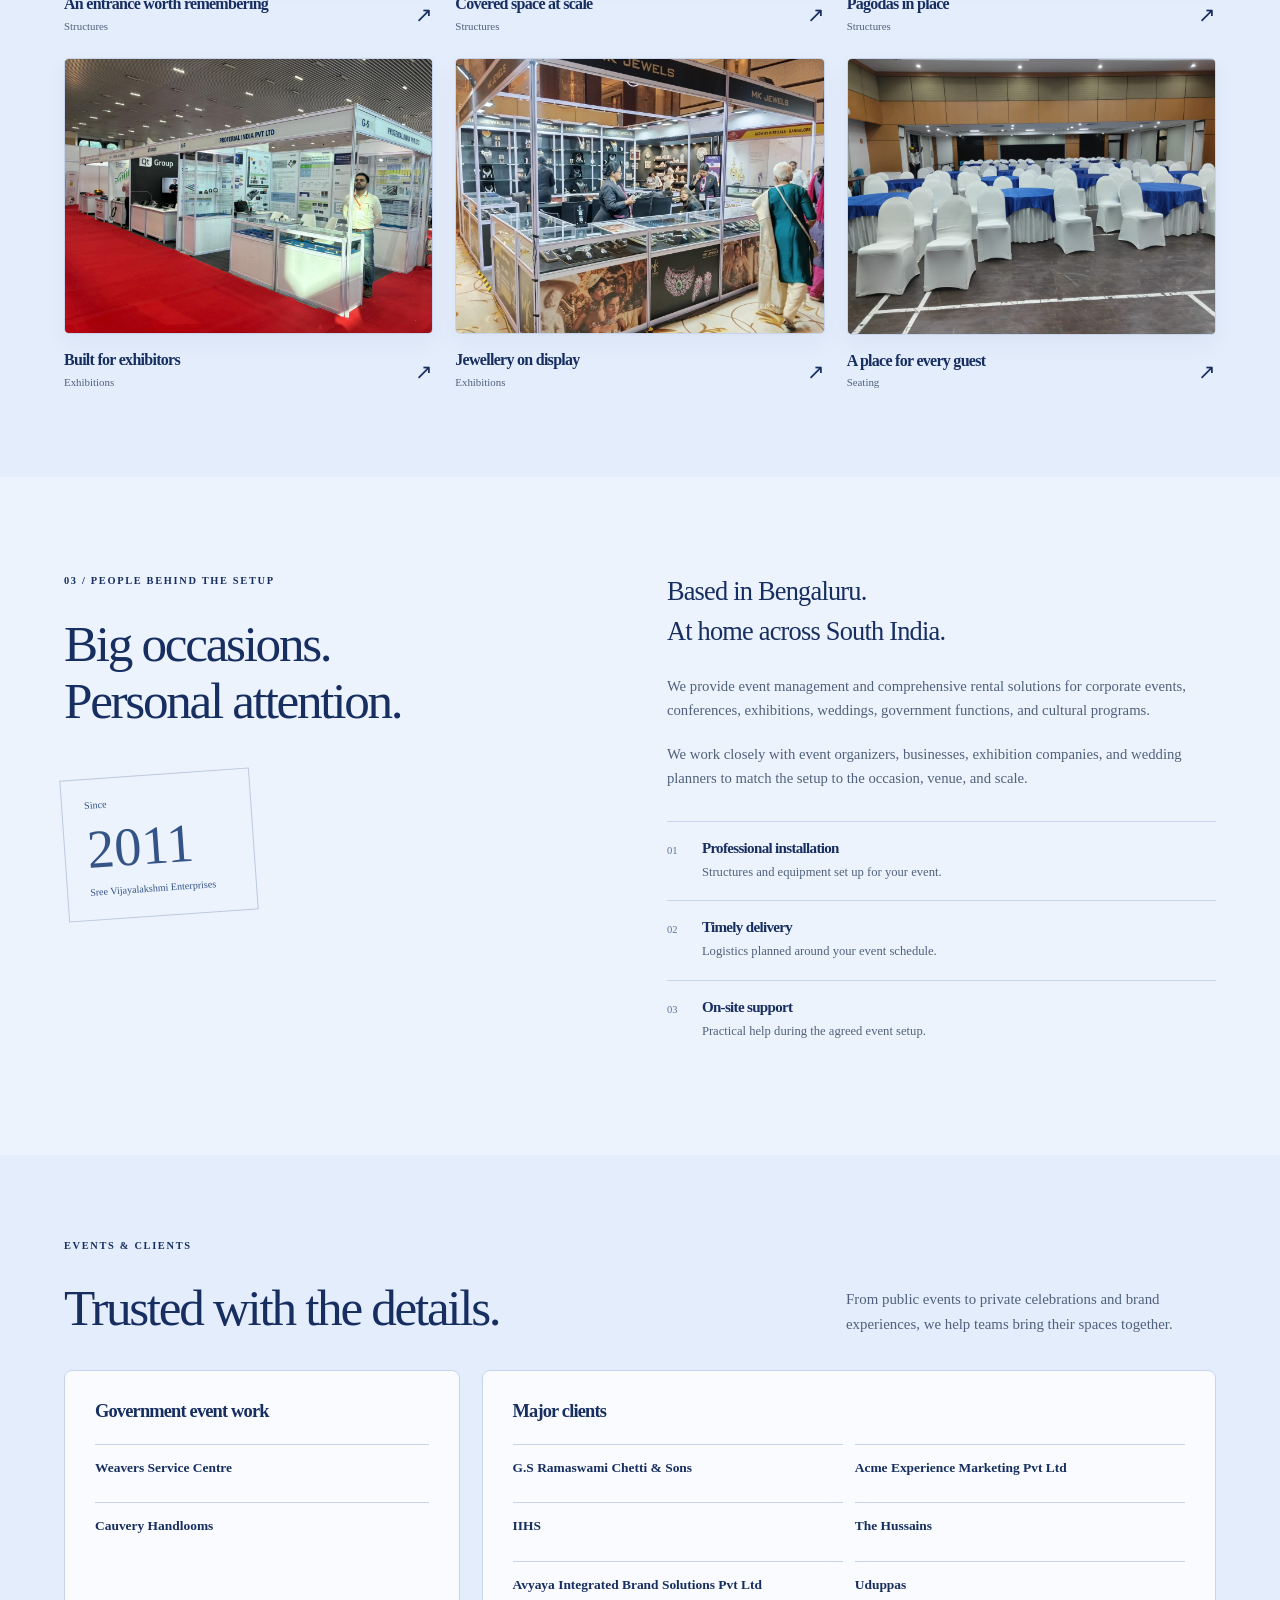
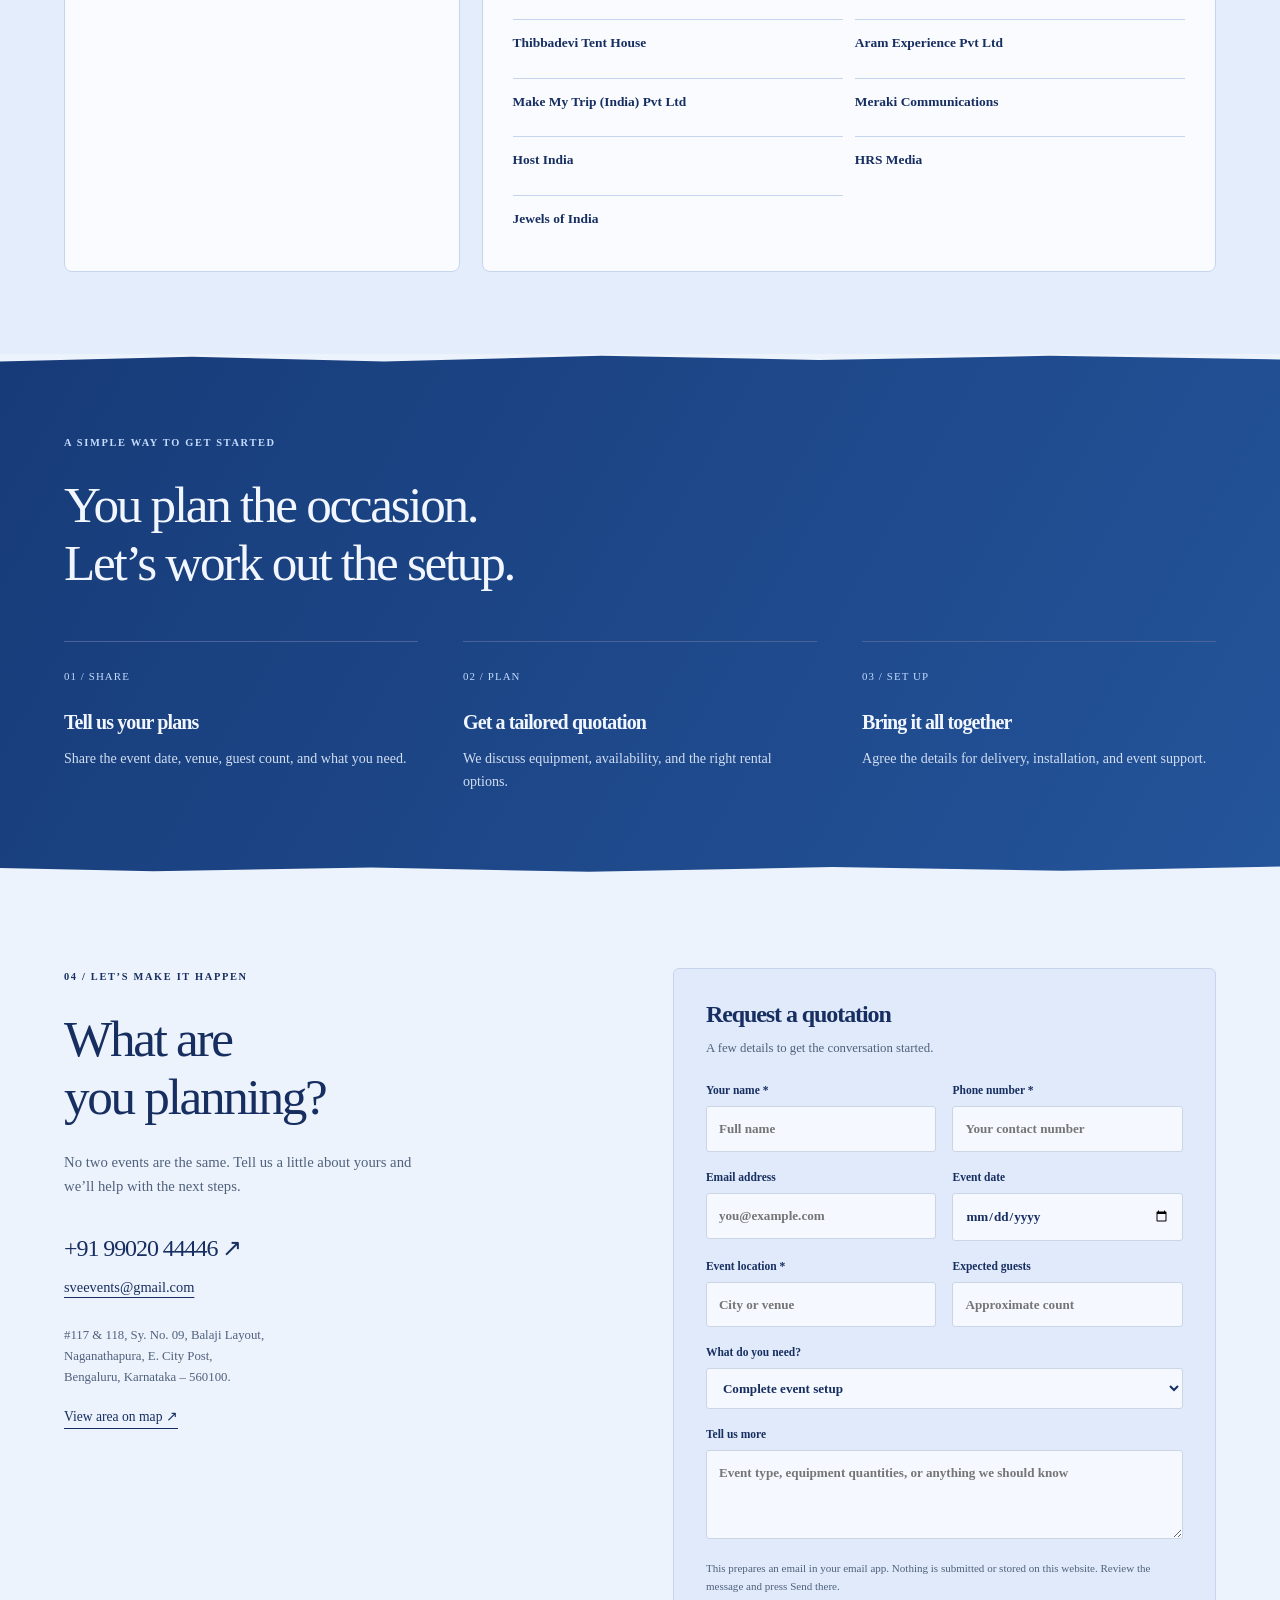
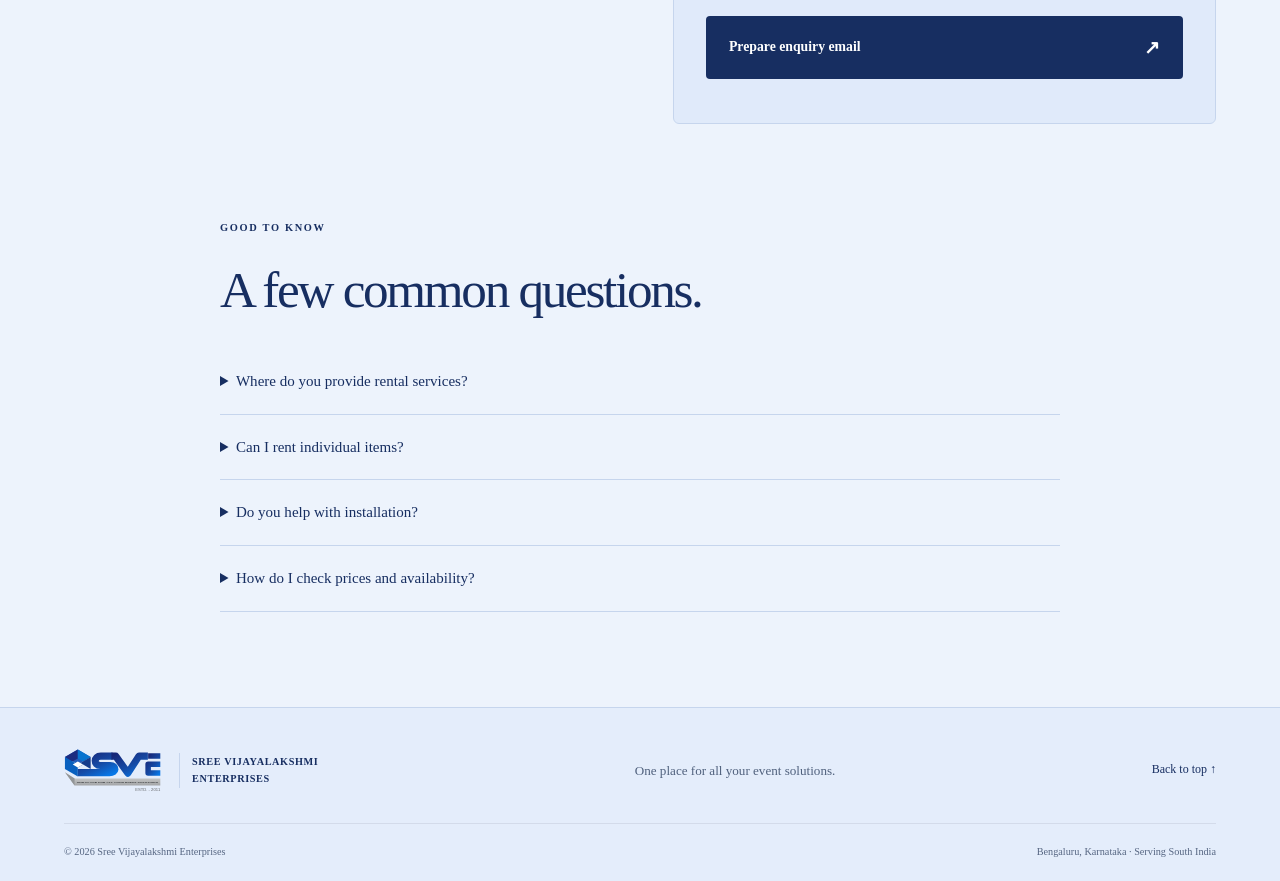
==== commit df79a8ff: "Add lightweight once-only scroll reveals across pages" ====
--- a/index.html
+++ b/index.html
@@ -20,6 +20,8 @@
 <script src="assets/js/opening-panels.js?v=2" defer></script>
 <script src="assets/js/content.js?v=4" defer></script><script src="assets/js/main.js?v=8" defer></script>
 <script src="assets/js/services.js" defer></script>
+<link rel="stylesheet" href="assets/css/scroll-reveal.css">
+<script src="assets/js/scroll-reveal.js" defer></script>
 </head>
 <body>
 <button class="theme-toggle" id="theme-toggle" type="button" aria-label="Switch to dark theme" aria-pressed="false" hidden><svg class="theme-moon" viewBox="0 0 24 24" fill="none" stroke="currentColor" stroke-width="1.6" aria-hidden="true"><path d="M20 14A8 8 0 0 1 10 4a8.3 8.3 0 1 0 10 10Z"/></svg><svg class="theme-sun" viewBox="0 0 24 24" fill="none" stroke="currentColor" stroke-width="1.6" aria-hidden="true"><circle cx="12" cy="12" r="4"/><path d="M12 1v3m0 16v3M1 12h3m16 0h3M4 4l2 2m12 12 2 2M4 20l2-2M18 6l2-2"/></svg><span class="theme-label">Dark mode</span></button>
--- a/assets/css/scroll-reveal.css
+++ b/assets/css/scroll-reveal.css
@@ -0,0 +1,5 @@
+.scroll-reveal{transition:opacity .5s ease,translate .5s cubic-bezier(.2,.7,.2,1)}
+.scroll-pending{opacity:0;translate:0 16px}
+.scroll-shown{opacity:1;translate:0 0}
+@media(prefers-reduced-motion:reduce){.scroll-reveal{transition:none;opacity:1;translate:none}}
+@media print{.scroll-reveal{opacity:1;translate:none}}
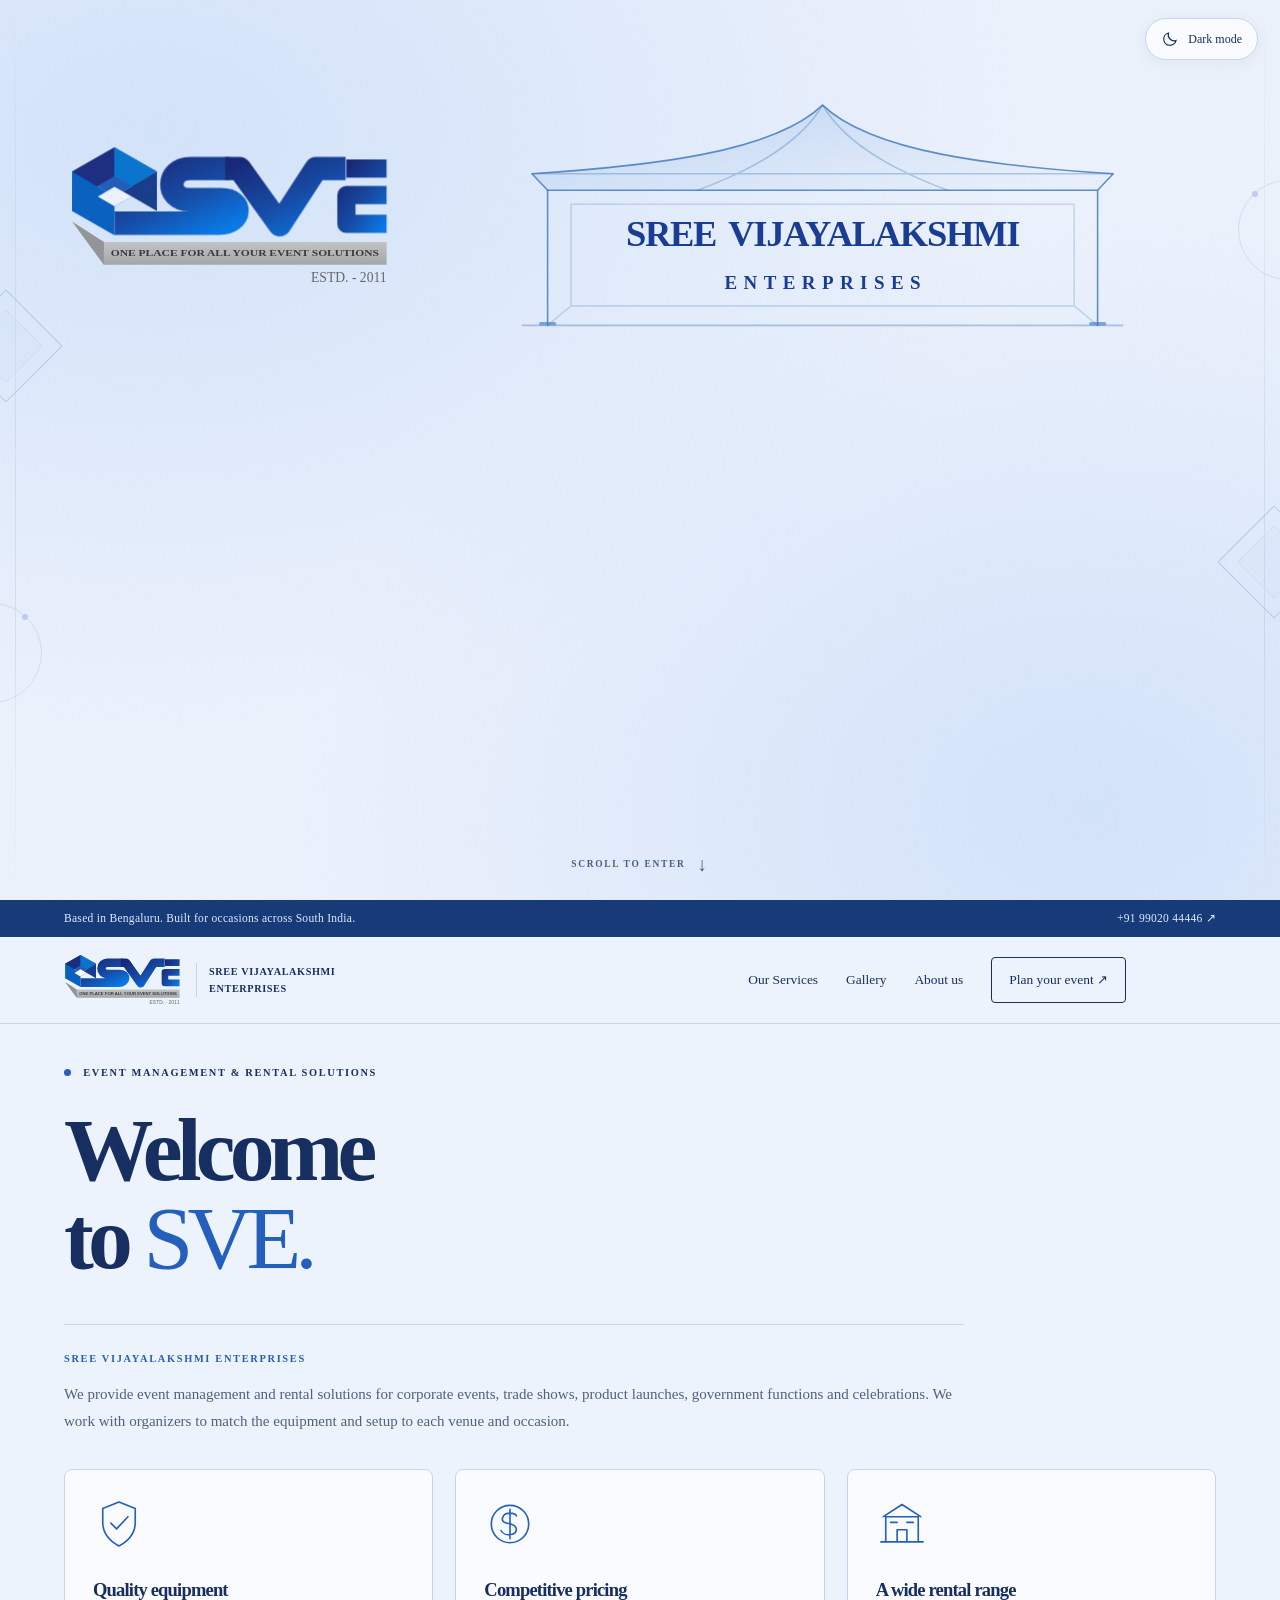
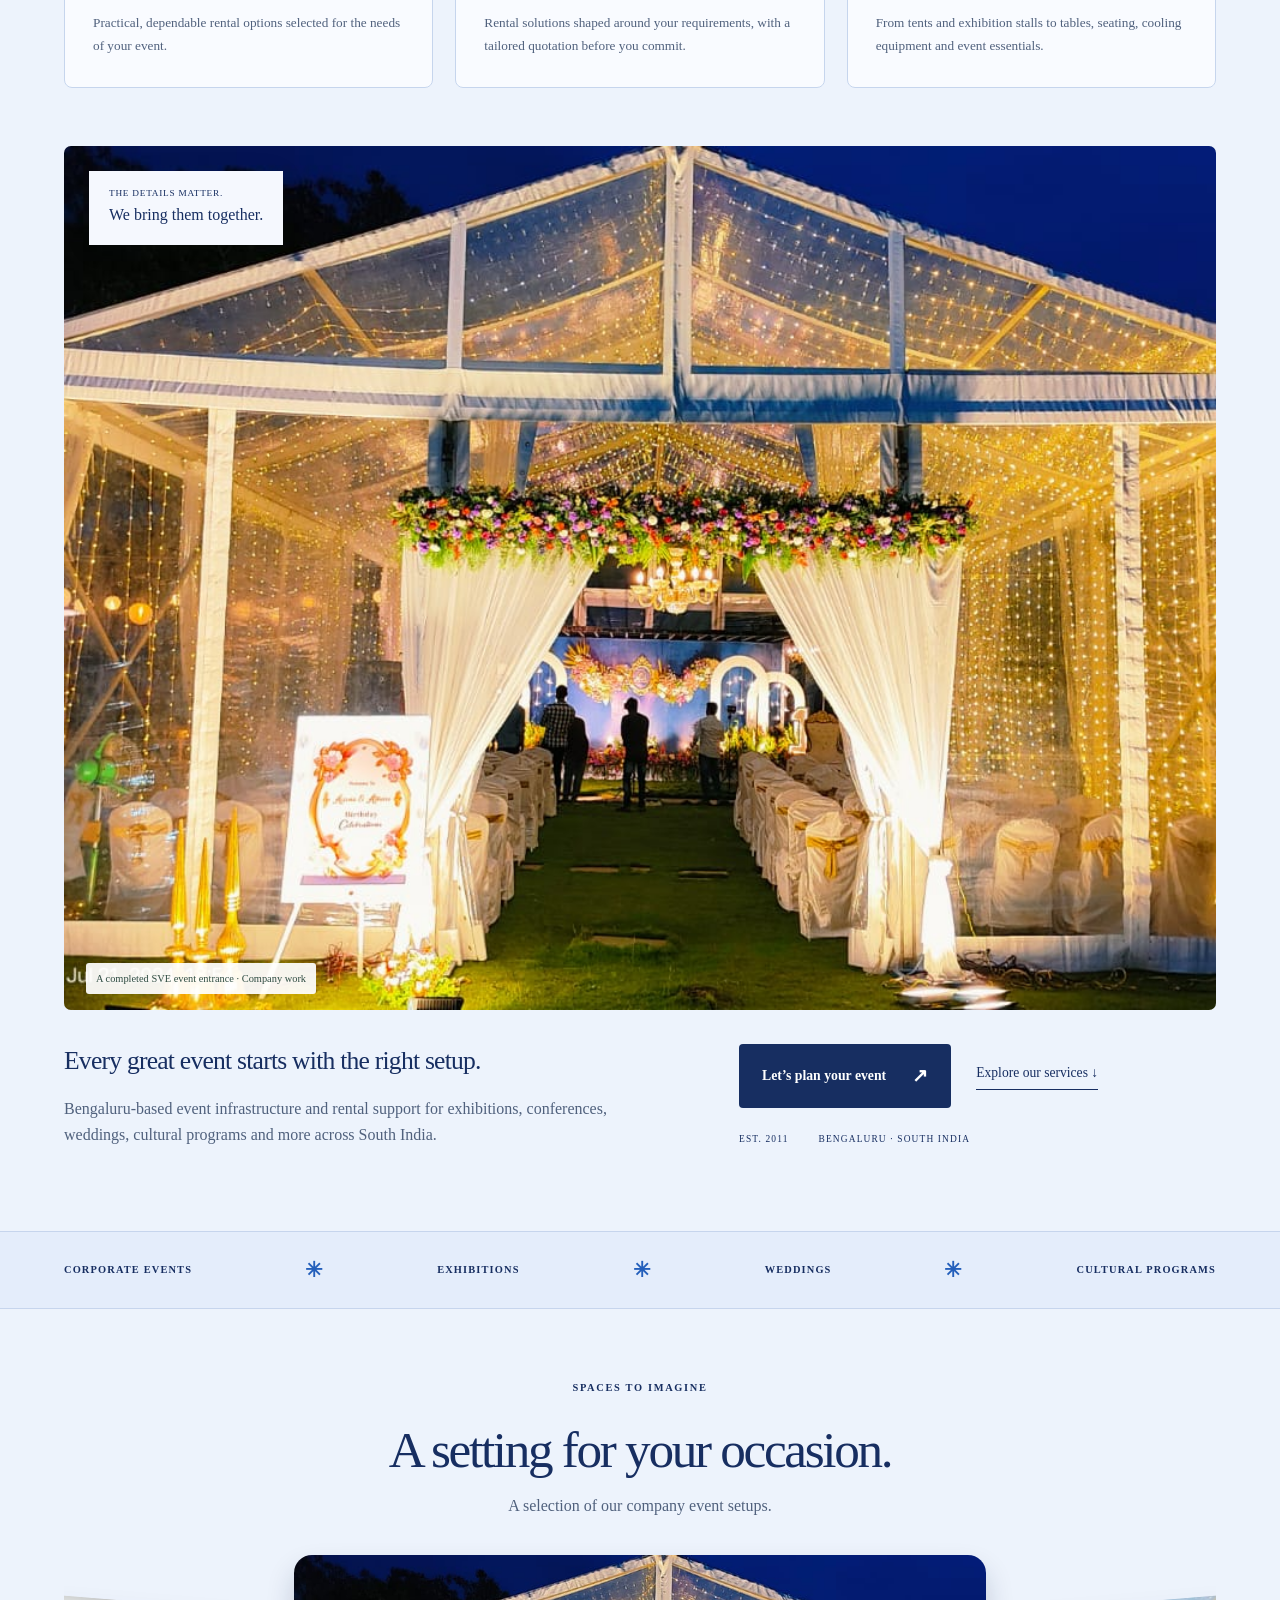
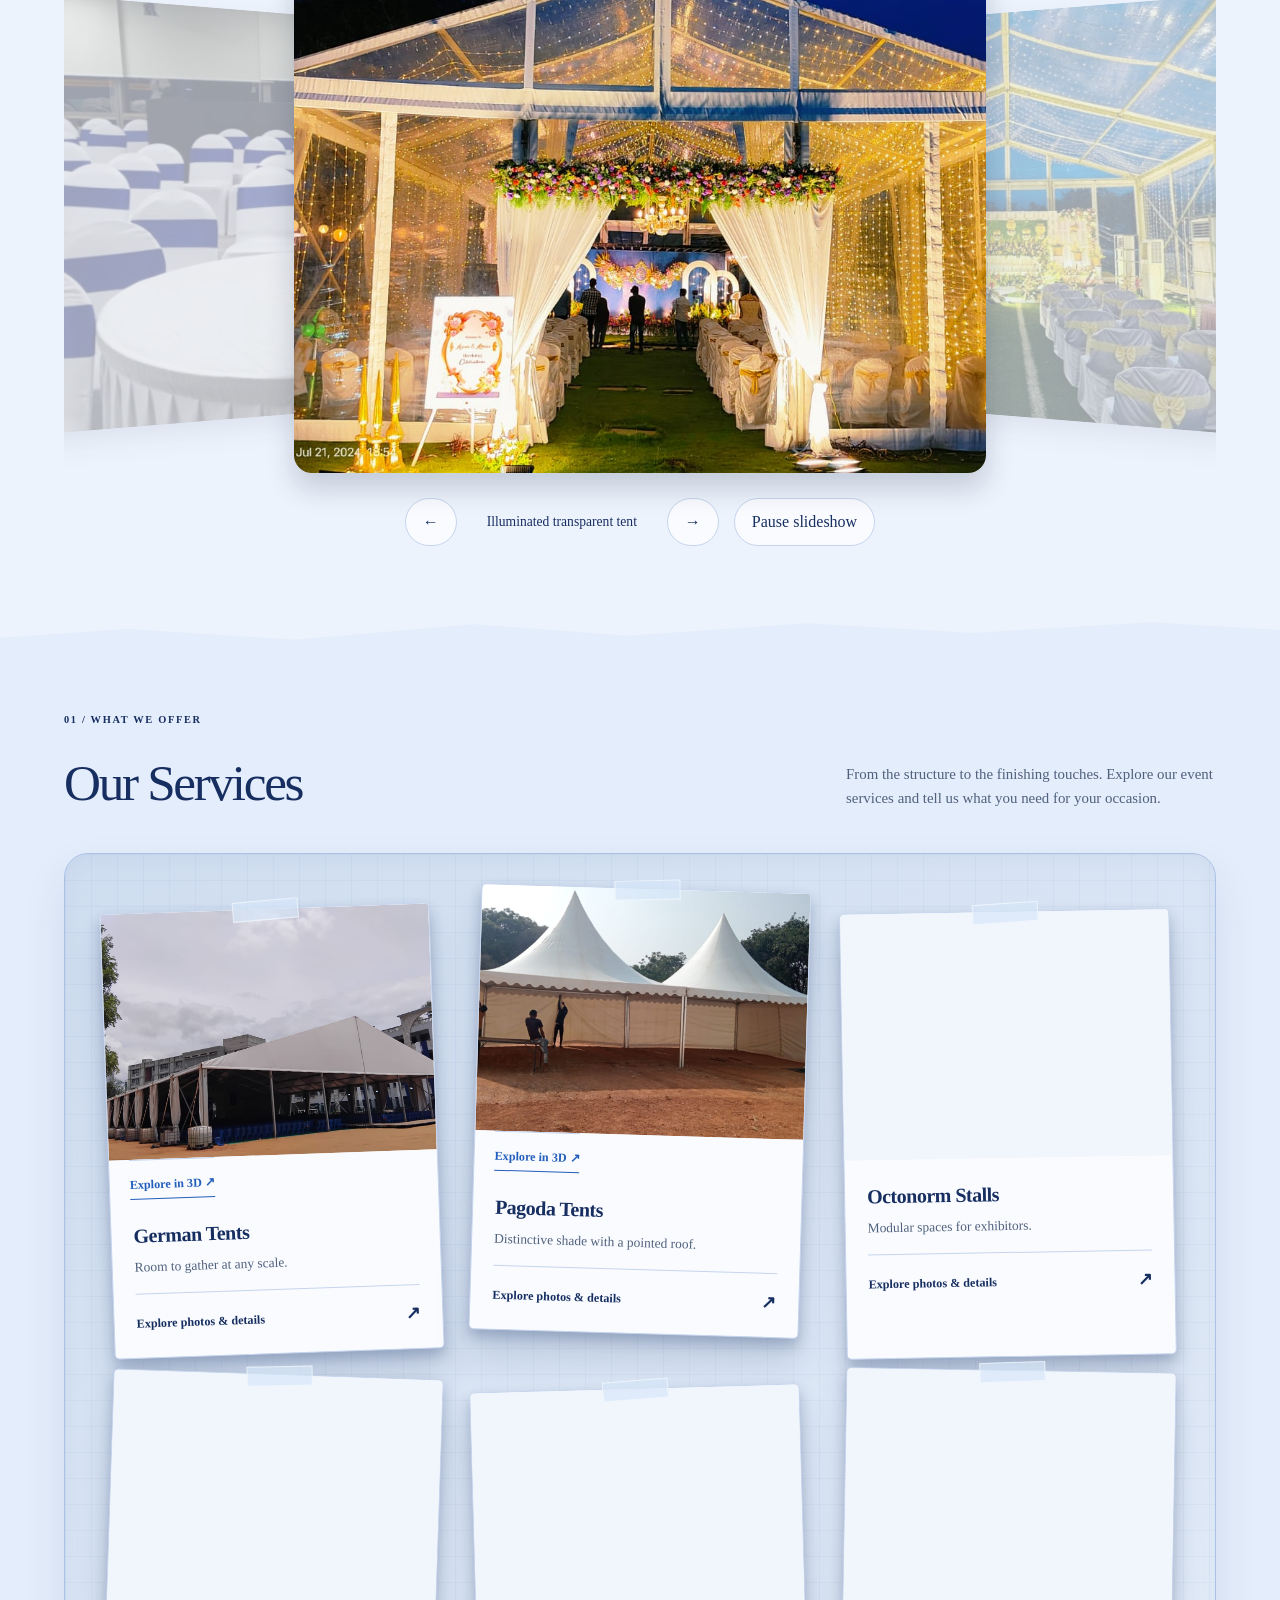
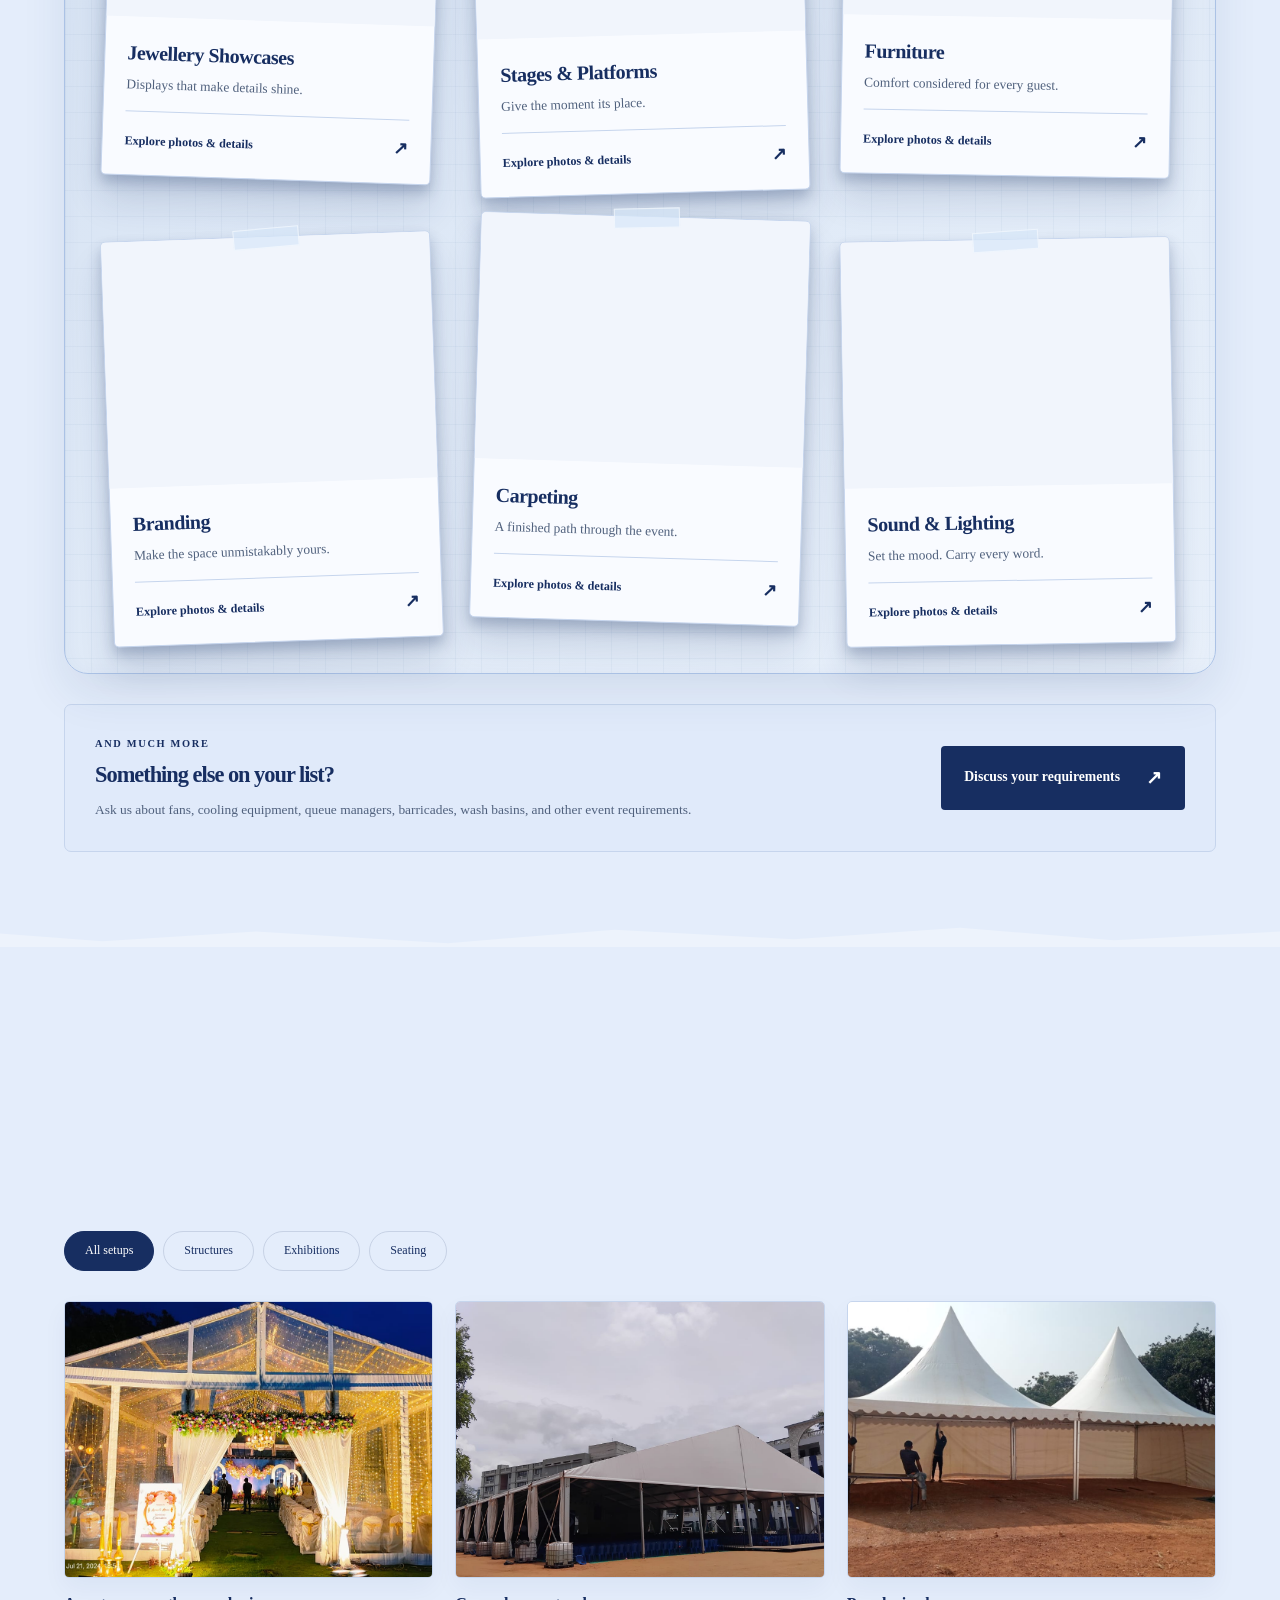
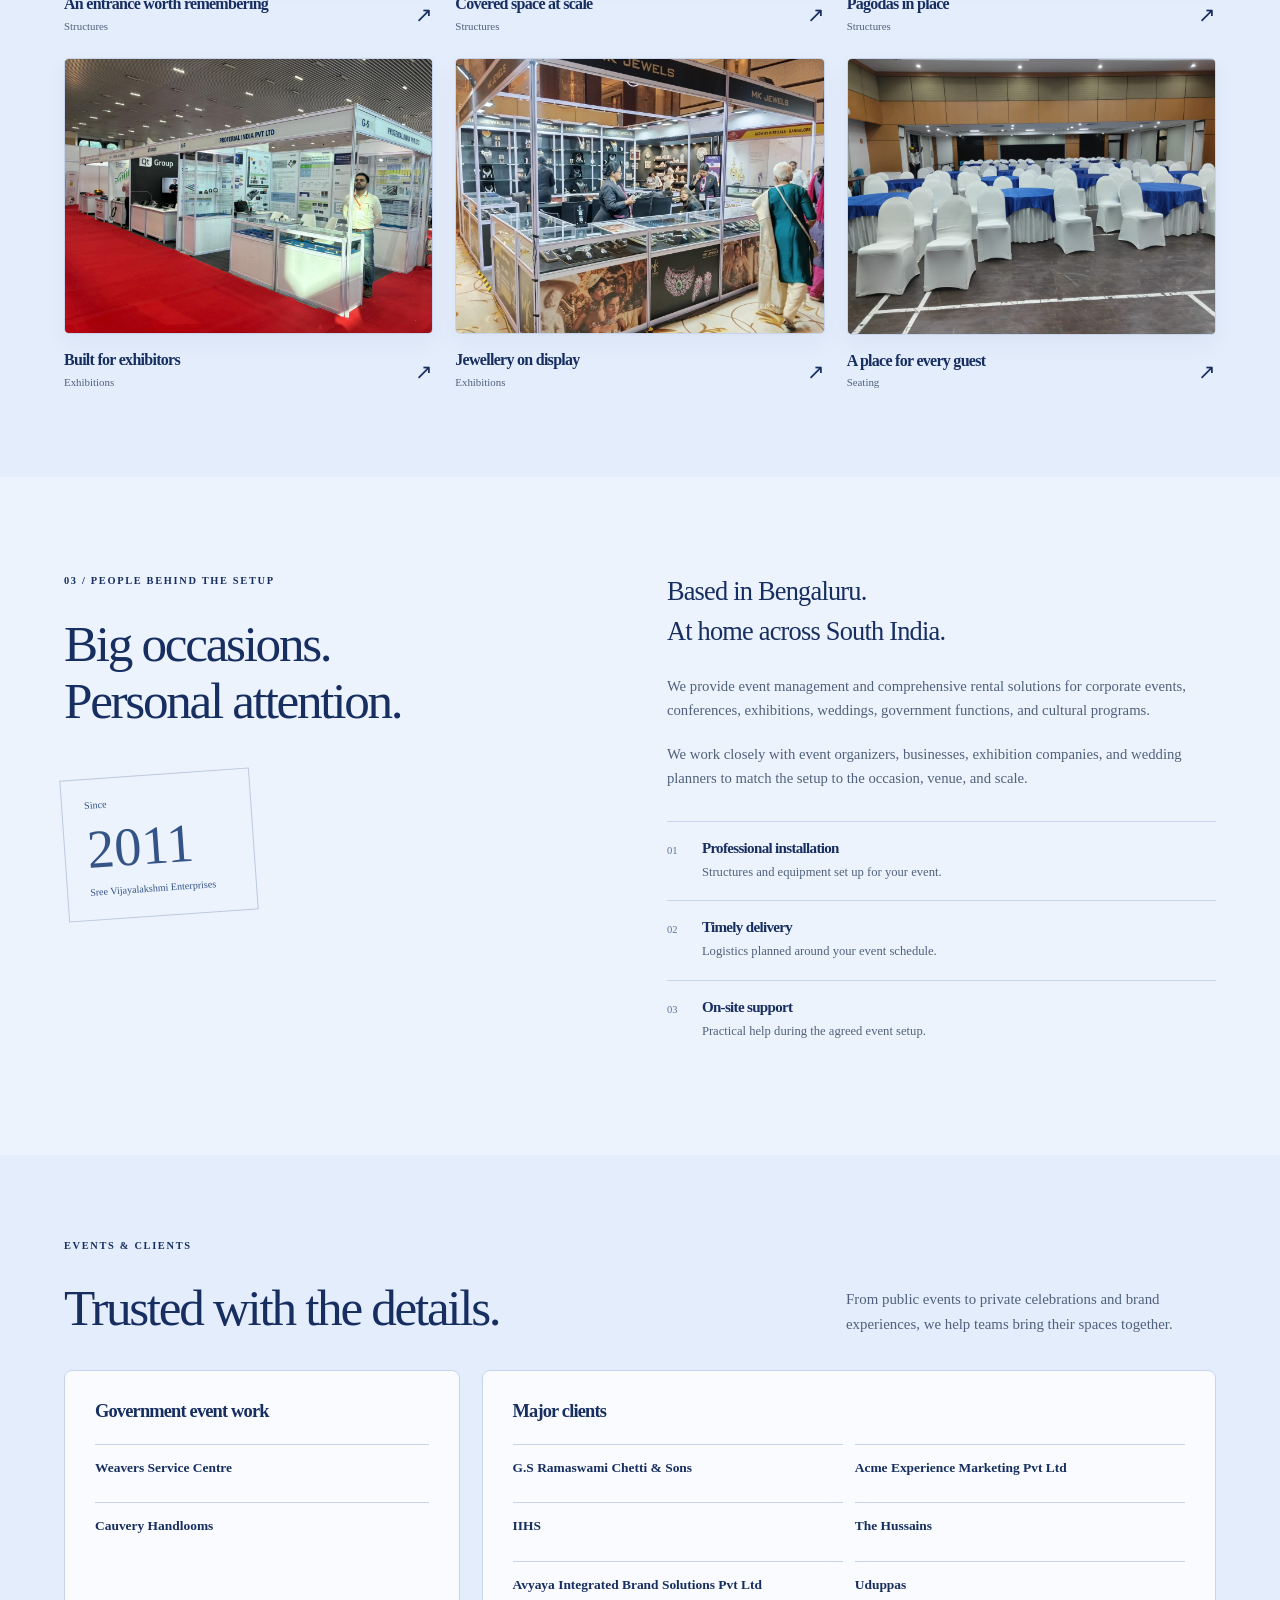
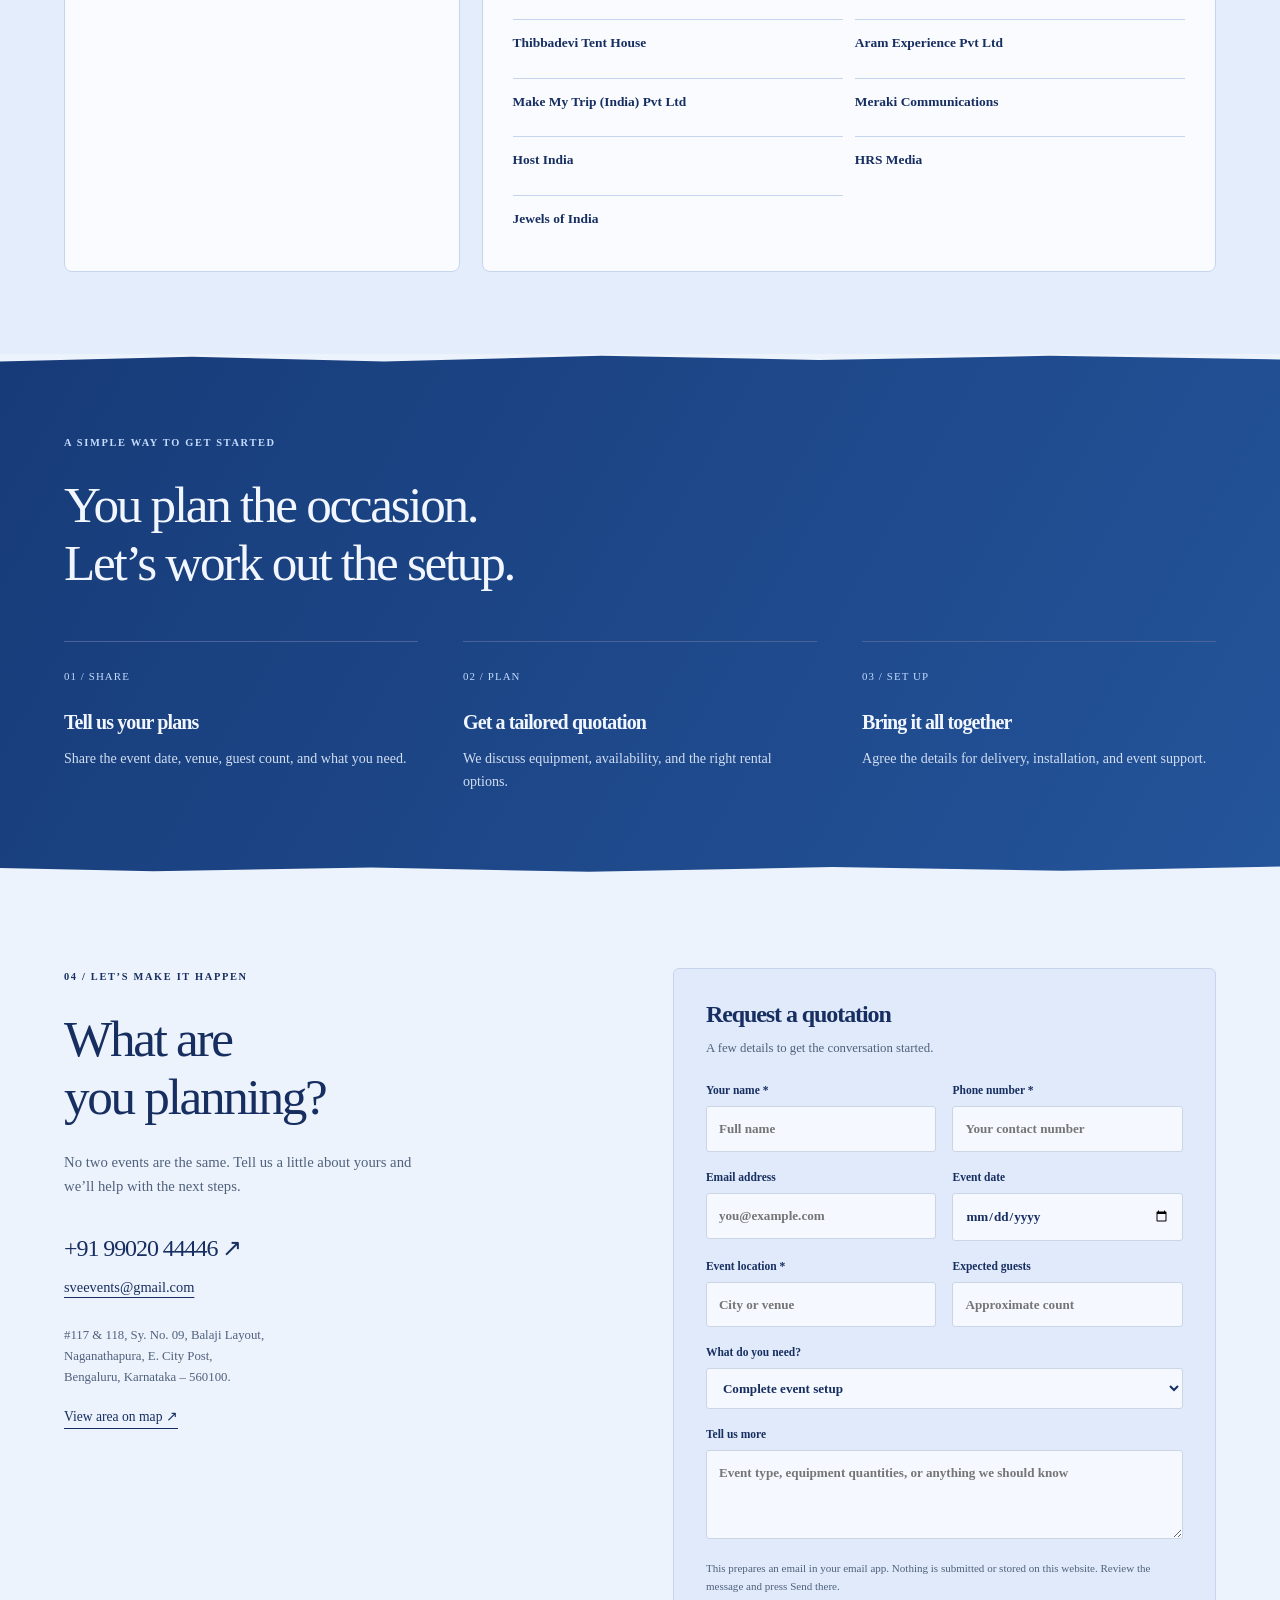
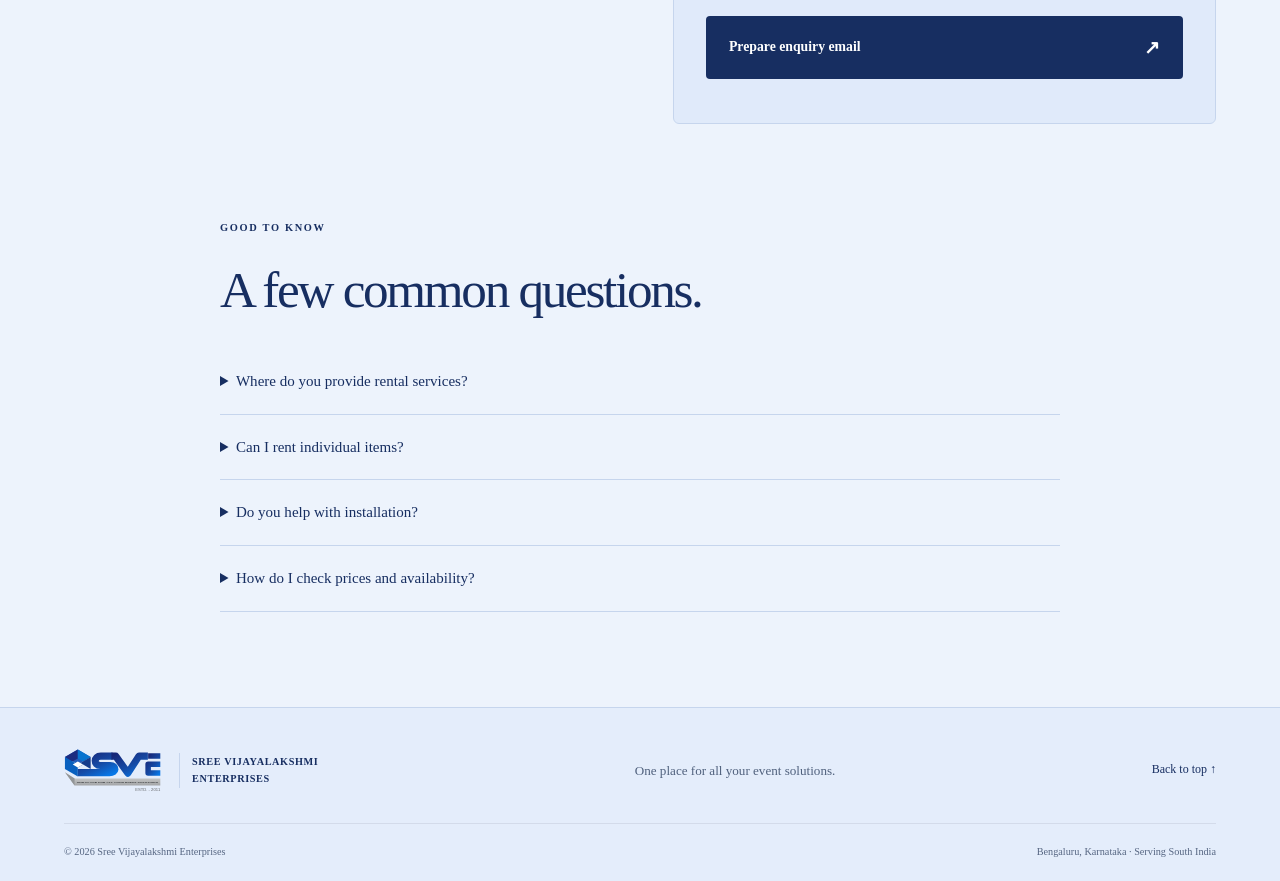
==== commit e08b9f79: "Fill opening slideshow and remove portrait photo" ====
--- a/index.html
+++ b/index.html
@@ -16,8 +16,8 @@
 <link rel="stylesheet" href="assets/css/experience.css?v=8">
 <link rel="stylesheet" href="assets/css/showcase.css?v=2">
 <script src="assets/js/showcase.js?v=3" defer></script>
-<link rel="stylesheet" href="assets/css/opening-panels.css?v=2">
-<script src="assets/js/opening-panels.js?v=2" defer></script>
+<link rel="stylesheet" href="assets/css/opening-panels.css?v=3">
+<script src="assets/js/opening-panels.js?v=3" defer></script>
 <script src="assets/js/content.js?v=4" defer></script><script src="assets/js/main.js?v=8" defer></script>
 <script src="assets/js/services.js" defer></script>
 <link rel="stylesheet" href="assets/css/scroll-reveal.css">
@@ -134,3 +134,4 @@
 </div>
 <dialog id="photo-dialog"><button id="close-photo" aria-label="Close photo">Close ×</button><img id="large-photo" alt=""><p id="photo-caption"></p></dialog>
 </body></html>
+
--- a/assets/css/opening-panels.css
+++ b/assets/css/opening-panels.css
@@ -1,12 +1,16 @@
-.intro-stage{display:grid;grid-template-rows:46% 46% 8%;height:100svh;min-height:650px;padding:12px 4vw 0;overflow:hidden}
-.brand-intro{height:auto;min-height:100svh}.intro-logo{width:min(92vw,1200px);align-self:center}.opening-lockup{padding:0;max-height:100%}.opening-mark{max-height:190px}.brand-pavilion{max-height:250px}
-.intro-stage .entry-cue{position:relative;inset:auto;grid-row:3;justify-self:center;margin:0}
-.opening-panels{width:100%;height:100%;min-height:0;display:grid;grid-template-columns:1fr 1fr;gap:24px;z-index:3}
-.opening-panel{position:relative;min-width:0;min-height:0;background:var(--paper-sheet);border:1px solid var(--line);border-radius:12px;overflow:hidden}
-.opening-panel img{position:absolute;width:100%;height:100%;object-fit:contain;opacity:0;transition:opacity .45s ease}.opening-panel img.active{opacity:1}
-.opening-panel figcaption{position:absolute;bottom:8px;left:10px;background:var(--card);color:var(--ink);padding:4px 10px;border-radius:5px;font-size:.75rem}
-.opening-pause{position:absolute;right:10px;bottom:8px;border:1px solid var(--line);background:var(--card);color:var(--ink);border-radius:5px;padding:5px 10px;z-index:4}
-@media(max-width:580px){.intro-stage{min-height:720px;grid-template-rows:42% 50% 8%;padding-inline:12px}.opening-lockup{gap:8px}.opening-mark{max-height:115px;width:180px}.brand-pavilion{max-width:360px}.opening-panels{gap:10px}.opening-panel figcaption{font-size:.65rem;bottom:38px;left:5px}.opening-pause{font-size:.7rem;right:5px}.brand-pavilion .opening-name{font-size:clamp(14px,4.6vw,24px)}}
-@media(prefers-reduced-motion:reduce){.opening-panel img{transition:none}}
+.intro-stage{display:grid;grid-template-rows:46% 46% 8%;height:100svh;min-height:650px;padding:12px 4vw 0;overflow:hidden}
+.brand-intro{height:auto;min-height:100svh}
+.intro-logo{width:min(92vw,1200px);align-self:center}
+.opening-lockup{padding:0;max-height:100%}
+.opening-mark{max-height:190px}
+.brand-pavilion{max-height:250px}
+.intro-stage .entry-cue{position:relative;inset:auto;grid-row:3;justify-self:center;margin:0}
+.opening-panels{width:100%;height:100%;min-height:0;z-index:3;opacity:0;transition:opacity .6s ease}
+.opening-panels.ready{opacity:1}
+.opening-panel{position:relative;width:100%;height:100%;min-height:0;border:1px solid var(--line);border-radius:12px;overflow:hidden;background:var(--paper-sheet)}
+.opening-panel::after{content:"";position:absolute;inset:0;pointer-events:none;background:linear-gradient(90deg,rgba(10,35,80,.12),transparent 18%,transparent 82%,rgba(10,35,80,.12))}
+.opening-panel img{position:absolute;inset:0;width:100%;height:100%;object-fit:cover;object-position:center;opacity:0;transition:opacity .45s ease}
+.opening-panel img.active{opacity:1}
+@media(max-width:580px){.intro-stage{min-height:720px;grid-template-rows:42% 50% 8%;padding-inline:12px}.opening-lockup{gap:8px}.opening-mark{max-height:115px;width:180px}.brand-pavilion{max-width:360px}.brand-pavilion .opening-name{font-size:clamp(14px,4.6vw,24px)}}
+@media(prefers-reduced-motion:reduce){.opening-panel img,.opening-panels{transition:none}}
 
-.opening-panels{display:flex;justify-content:center;opacity:0;transition:opacity .6s ease}.opening-panels.ready{opacity:1}.opening-panel{height:100%;aspect-ratio:4/3;max-width:100%}.opening-panel img{object-fit:contain}
